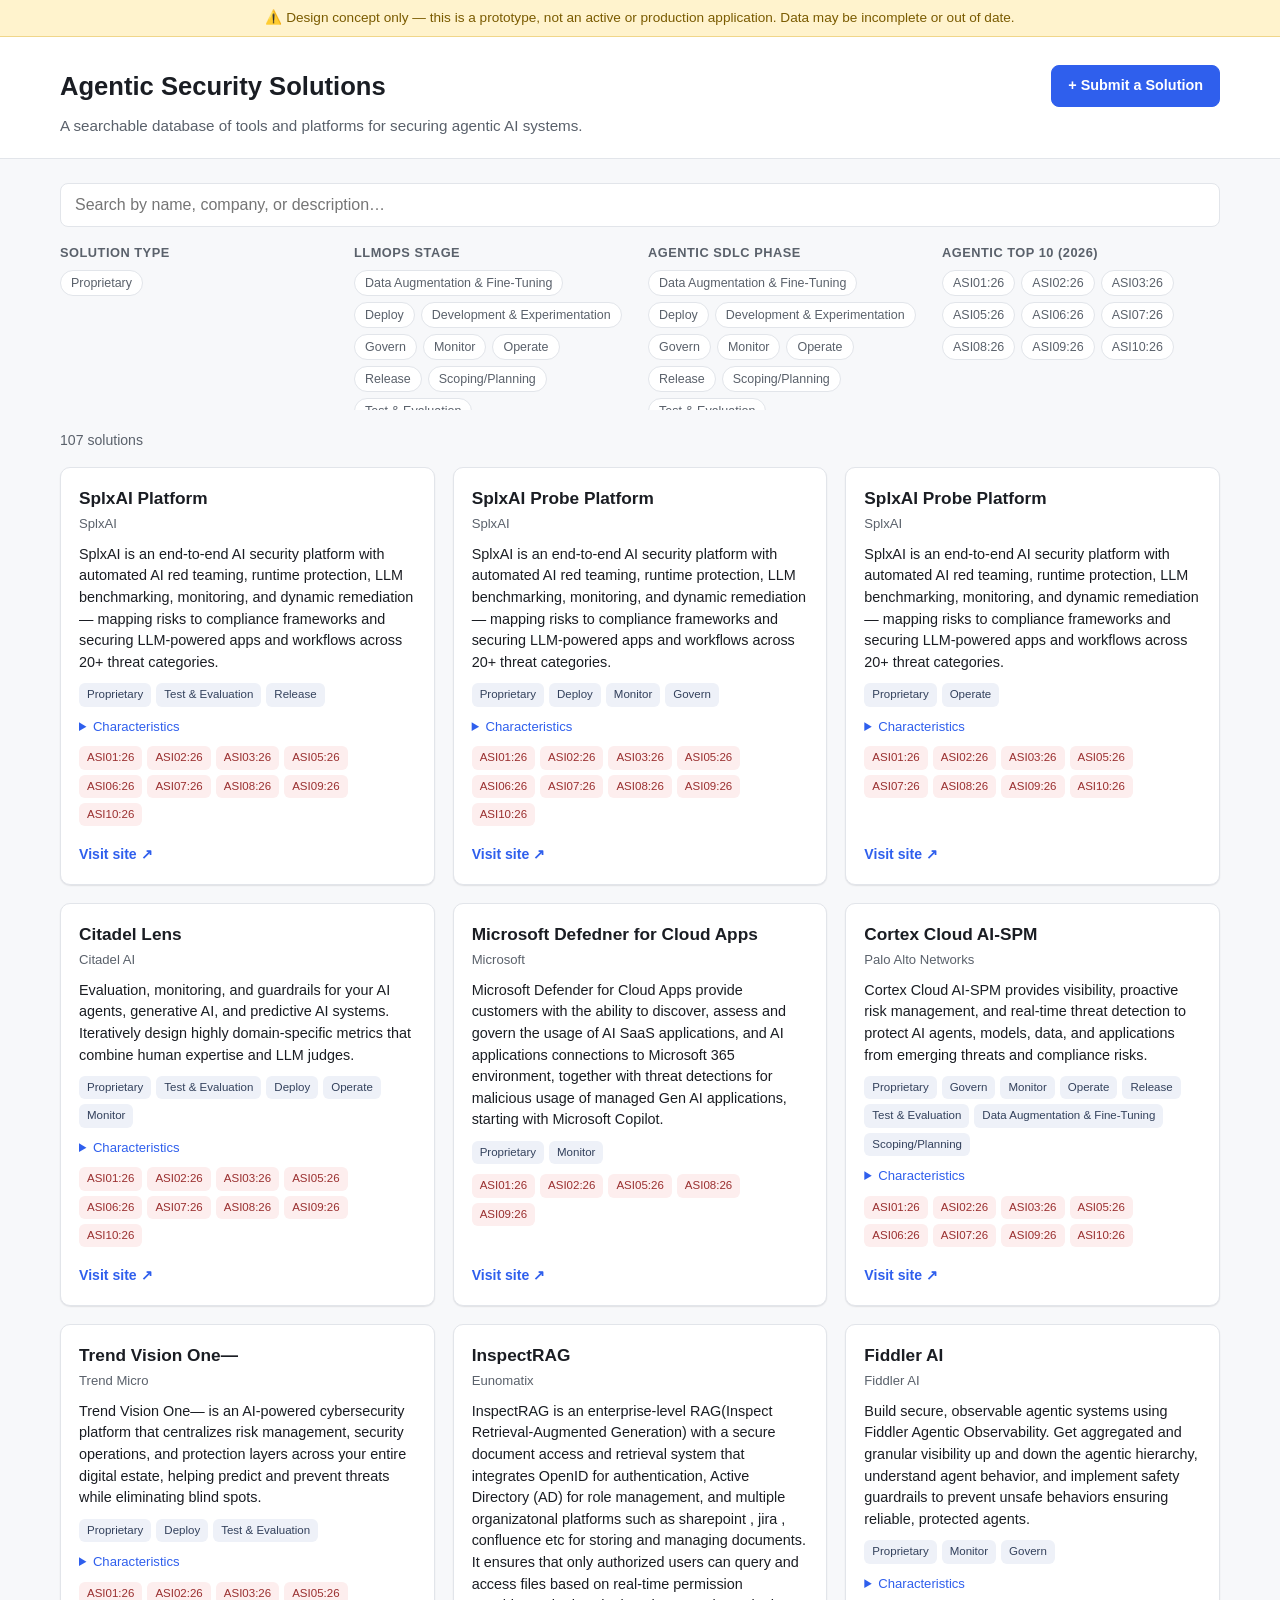
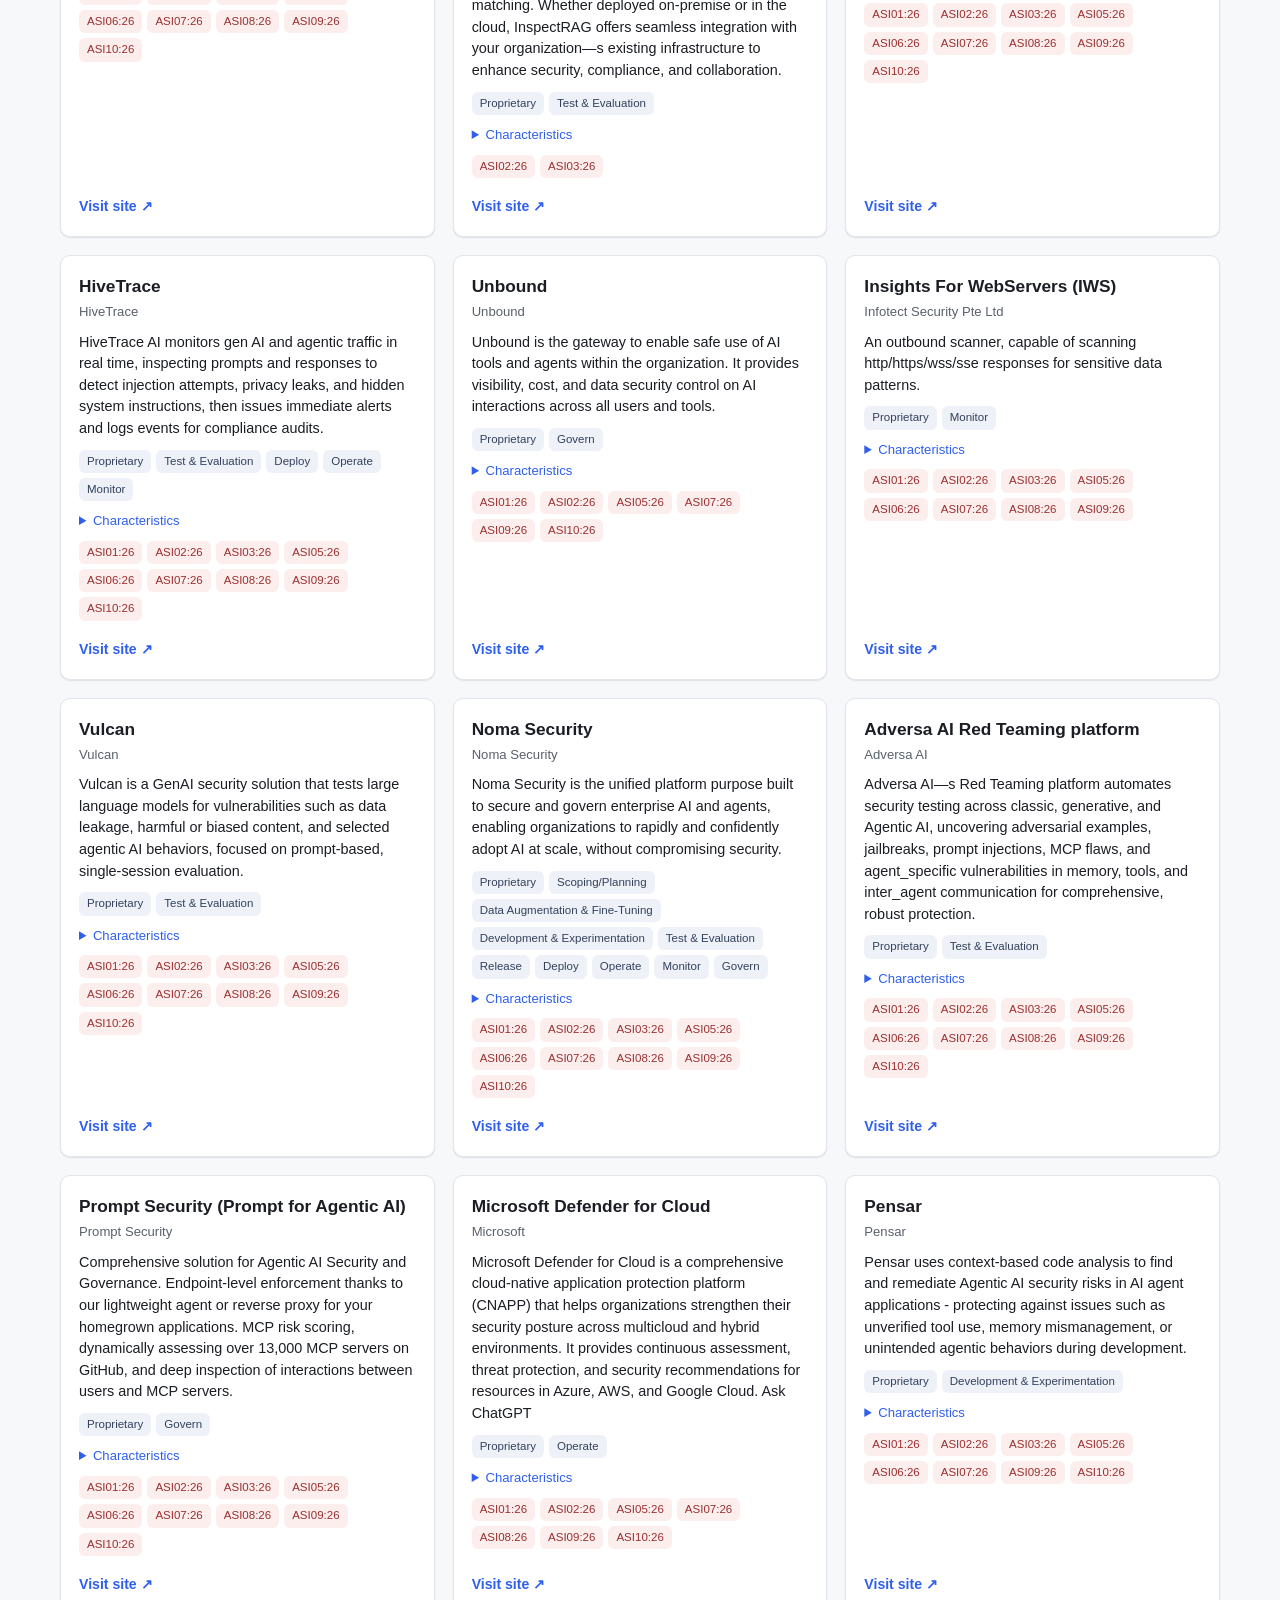
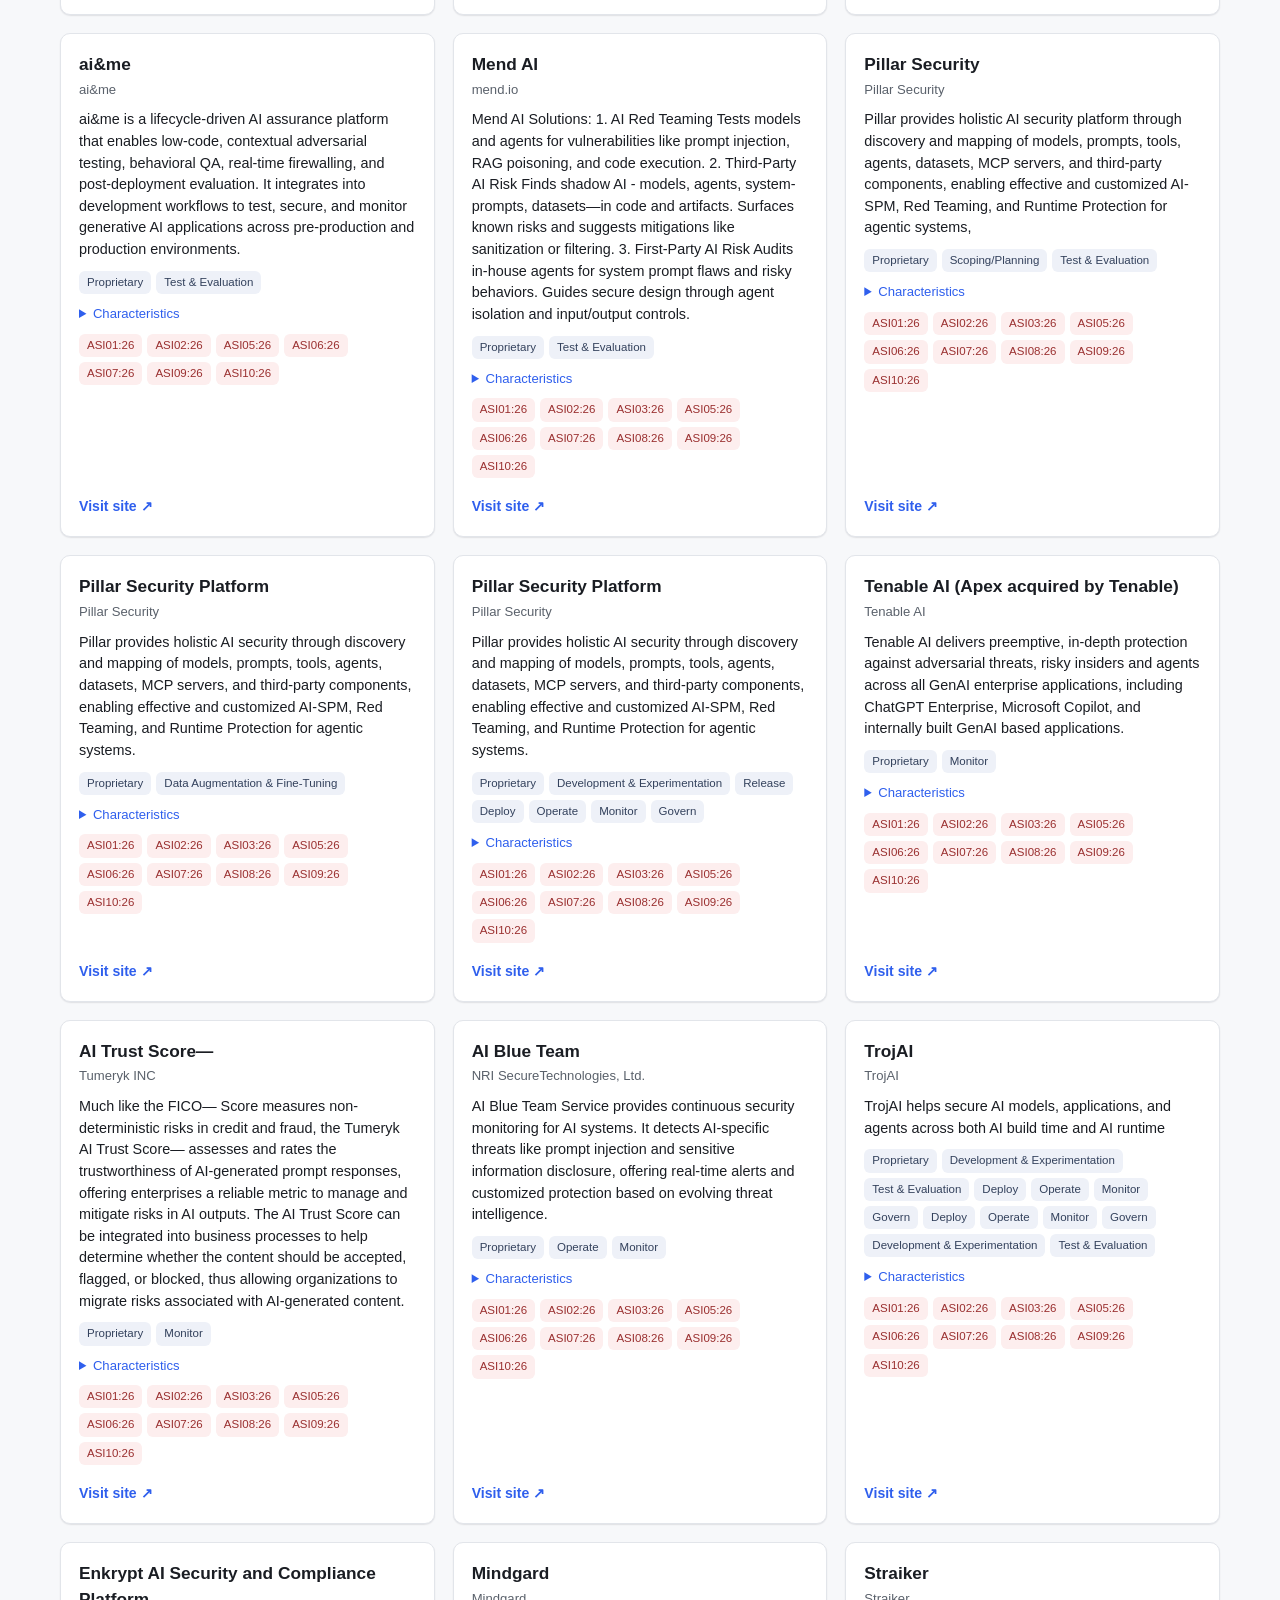
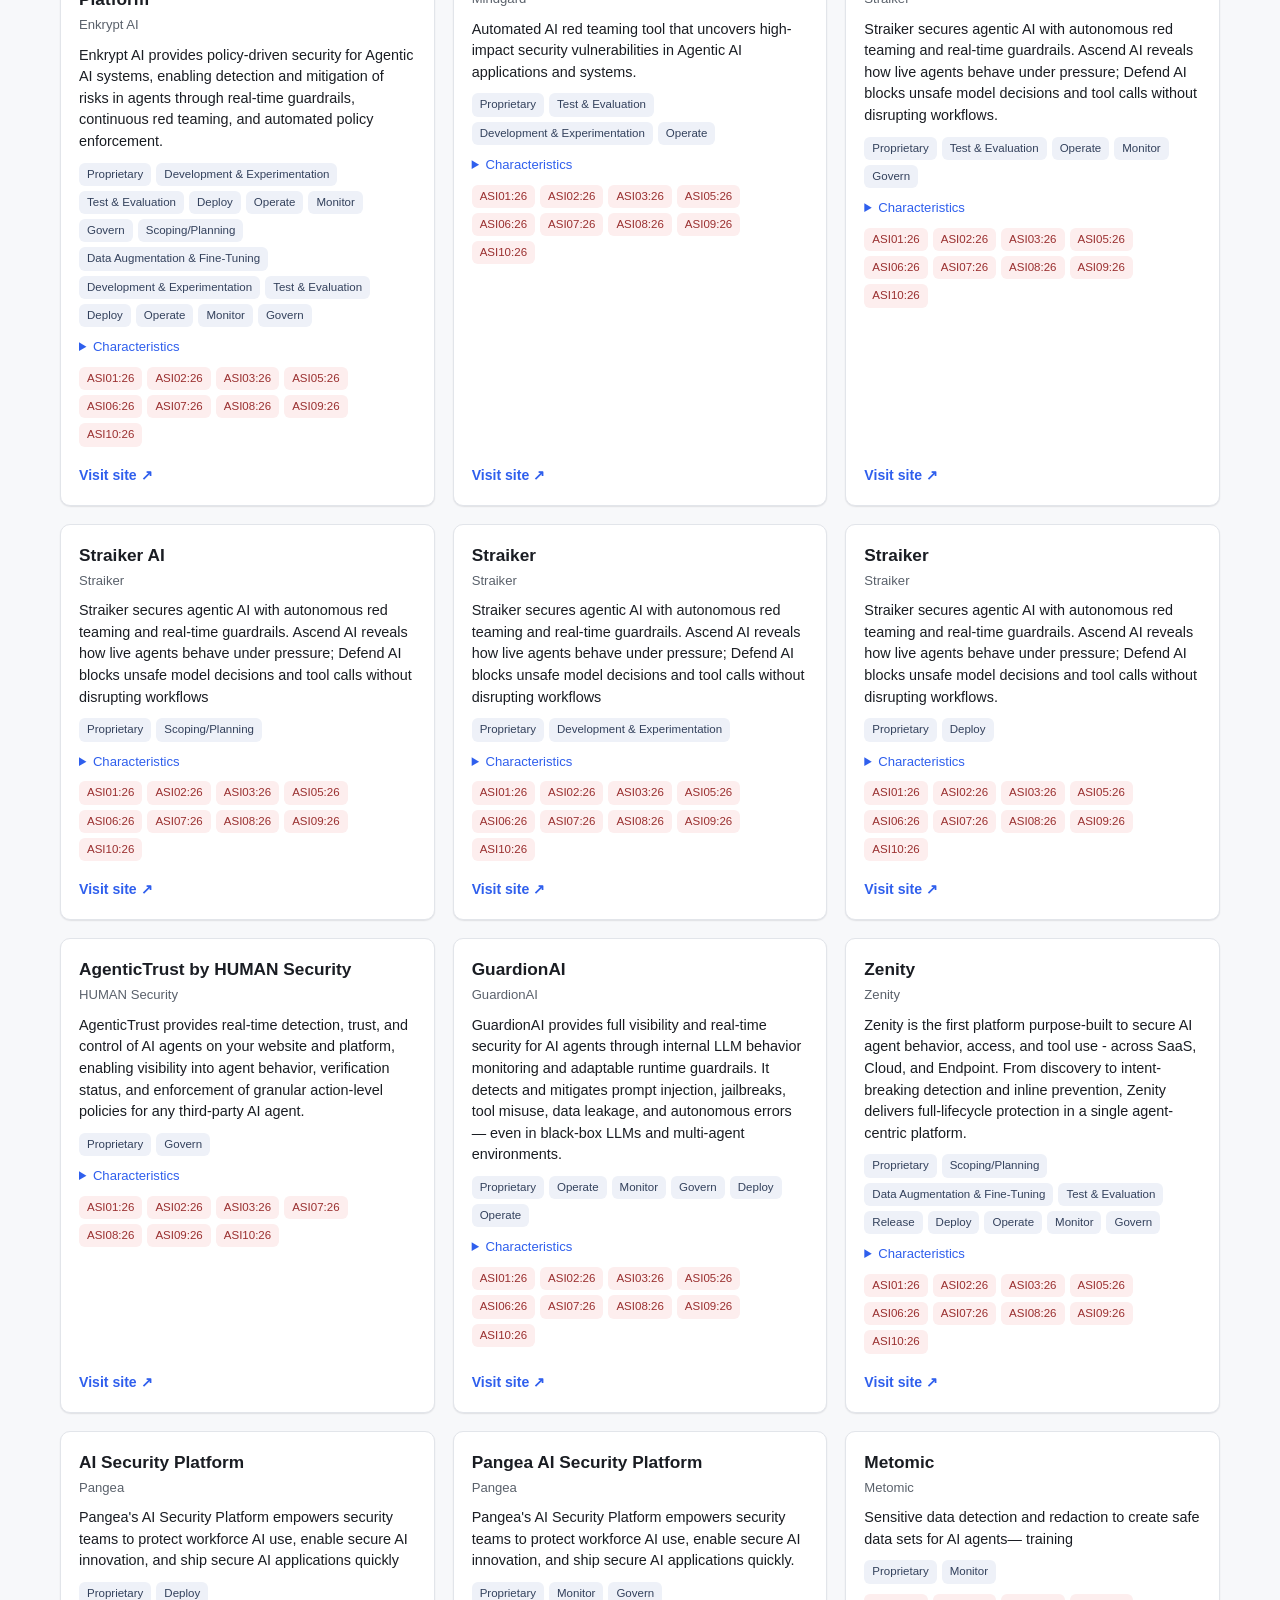
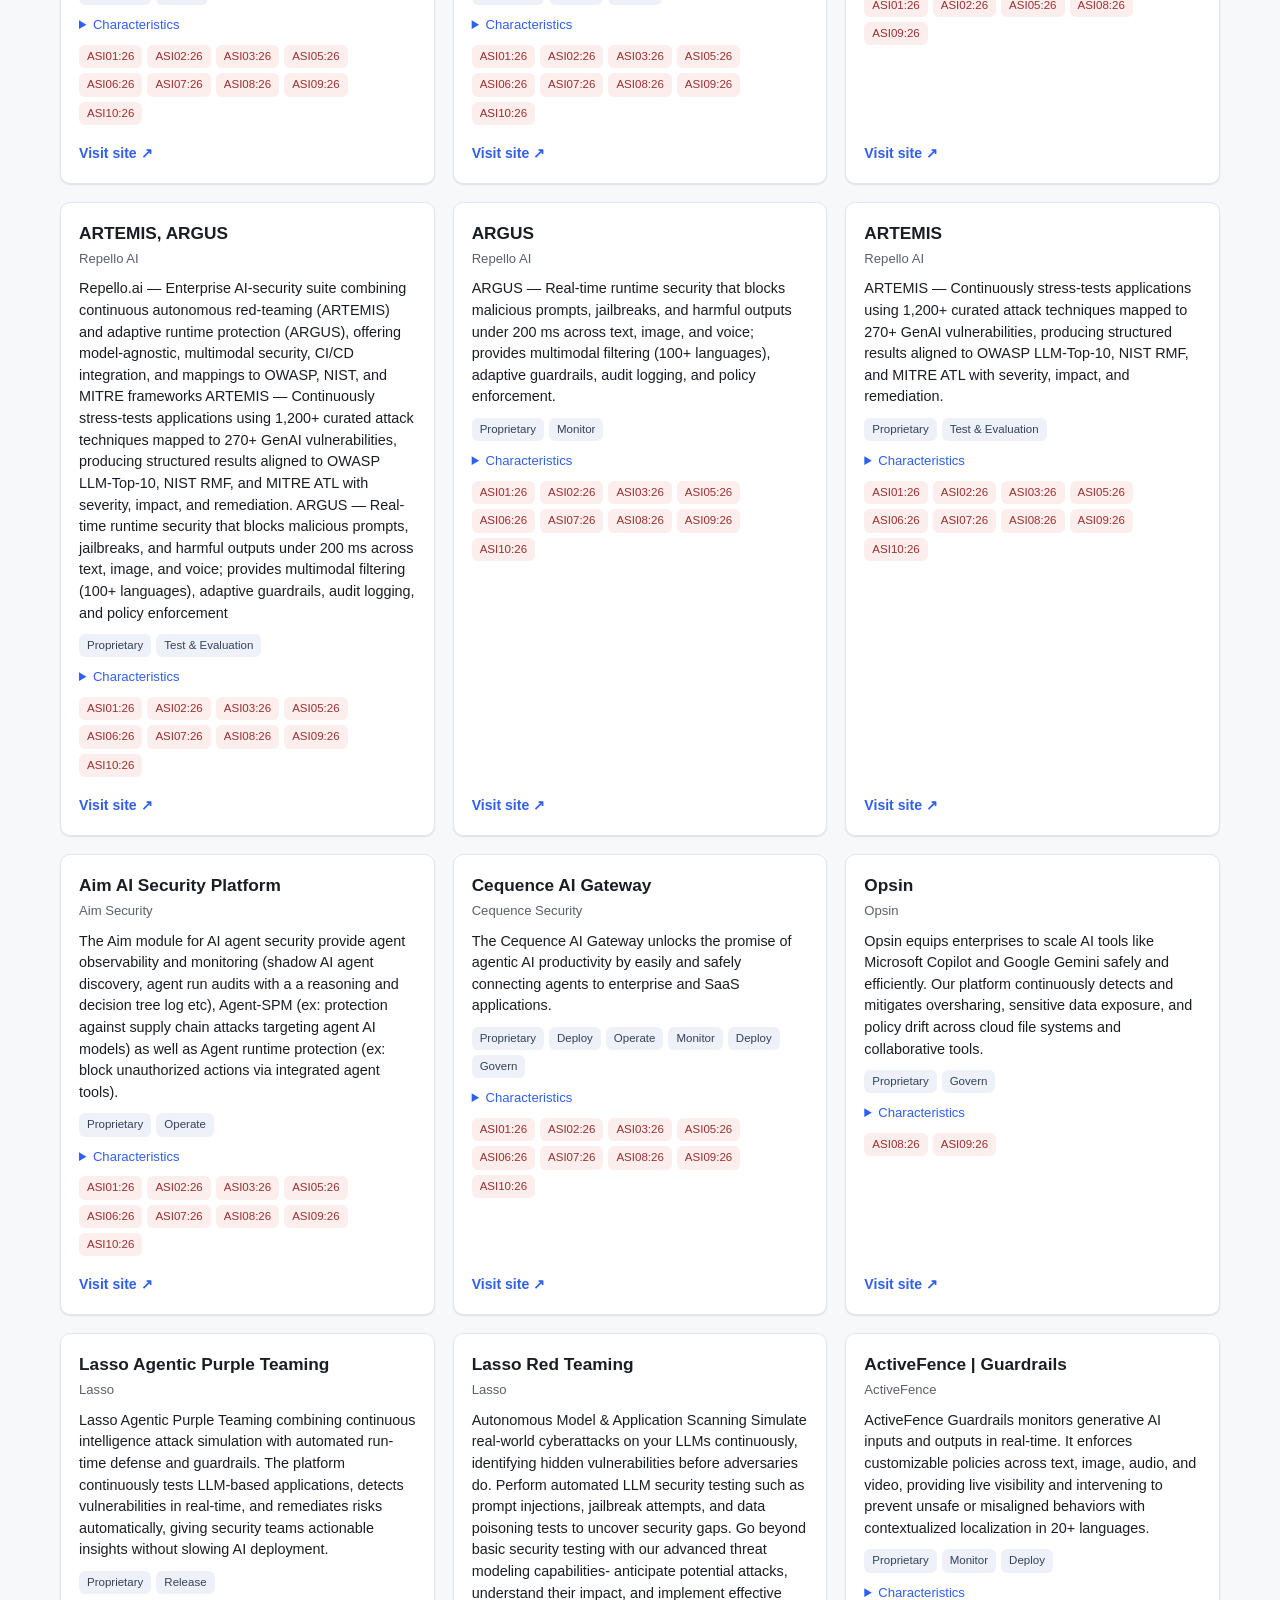
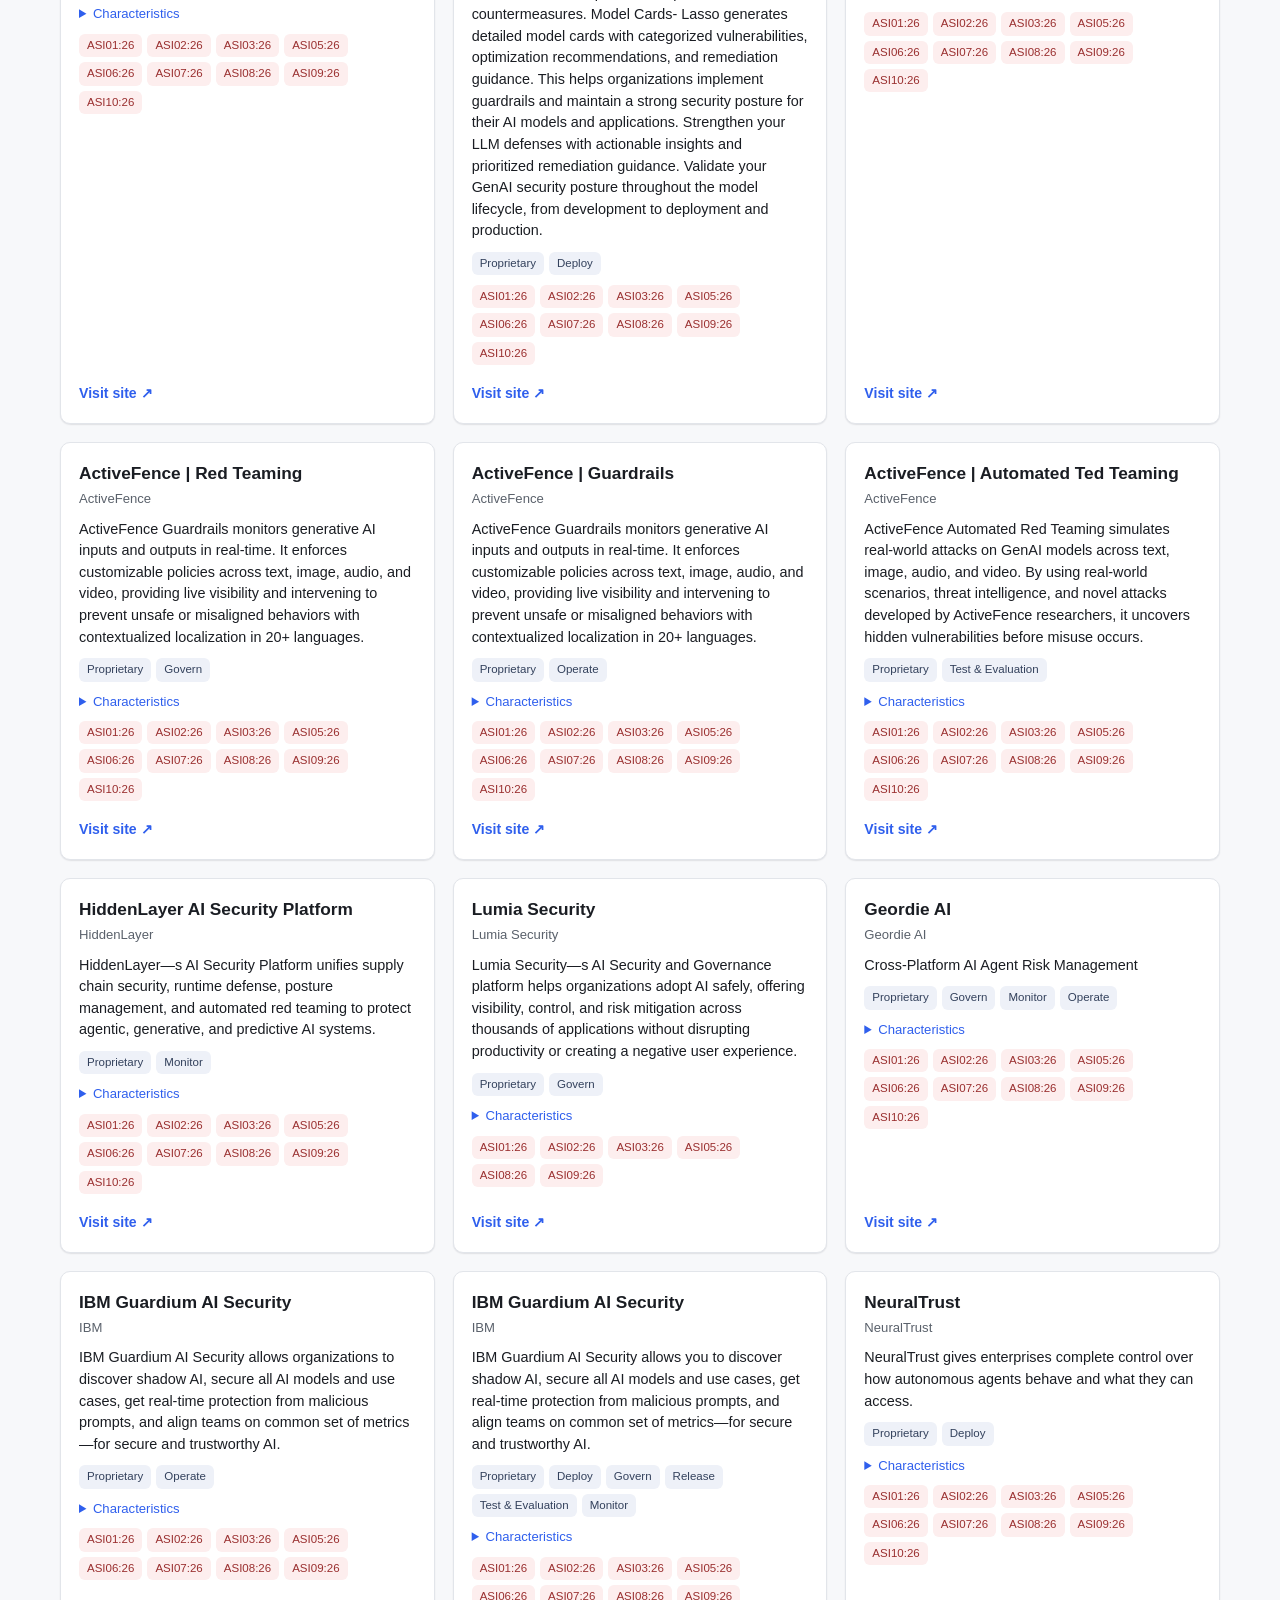
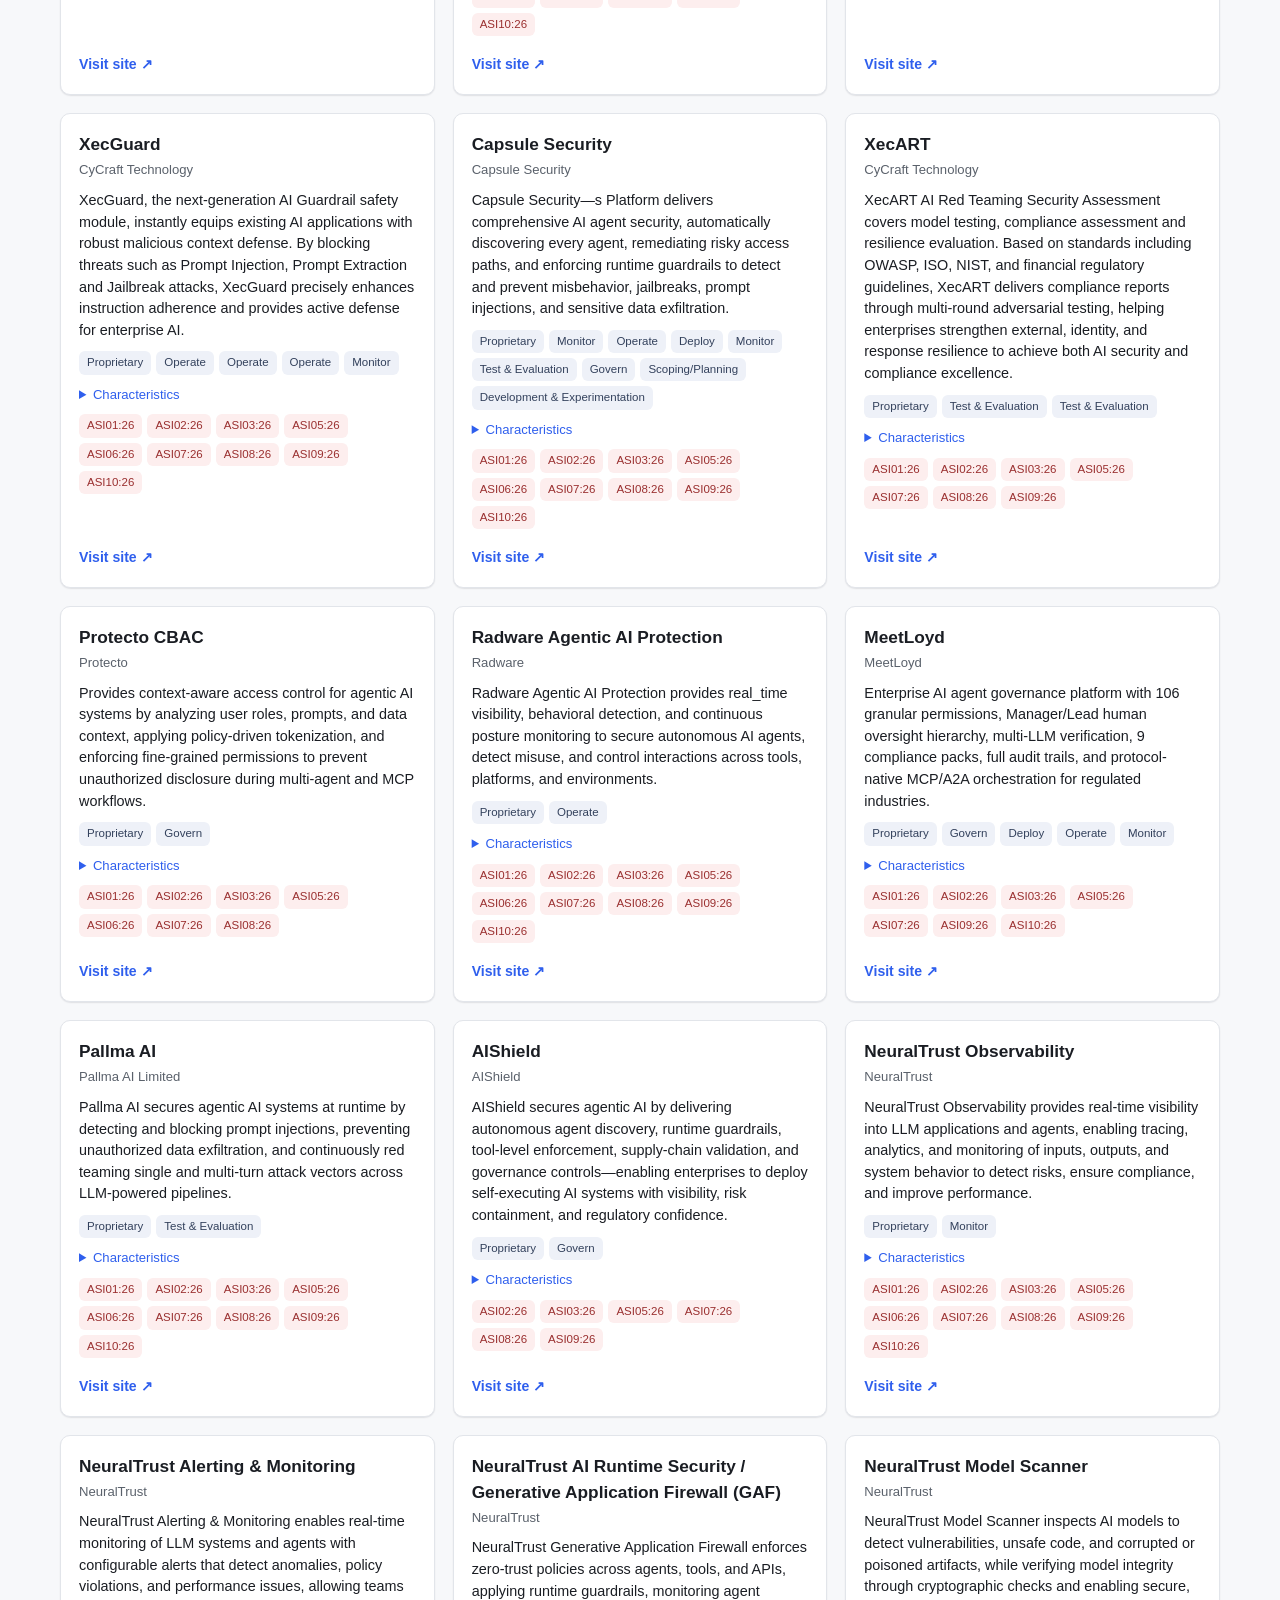
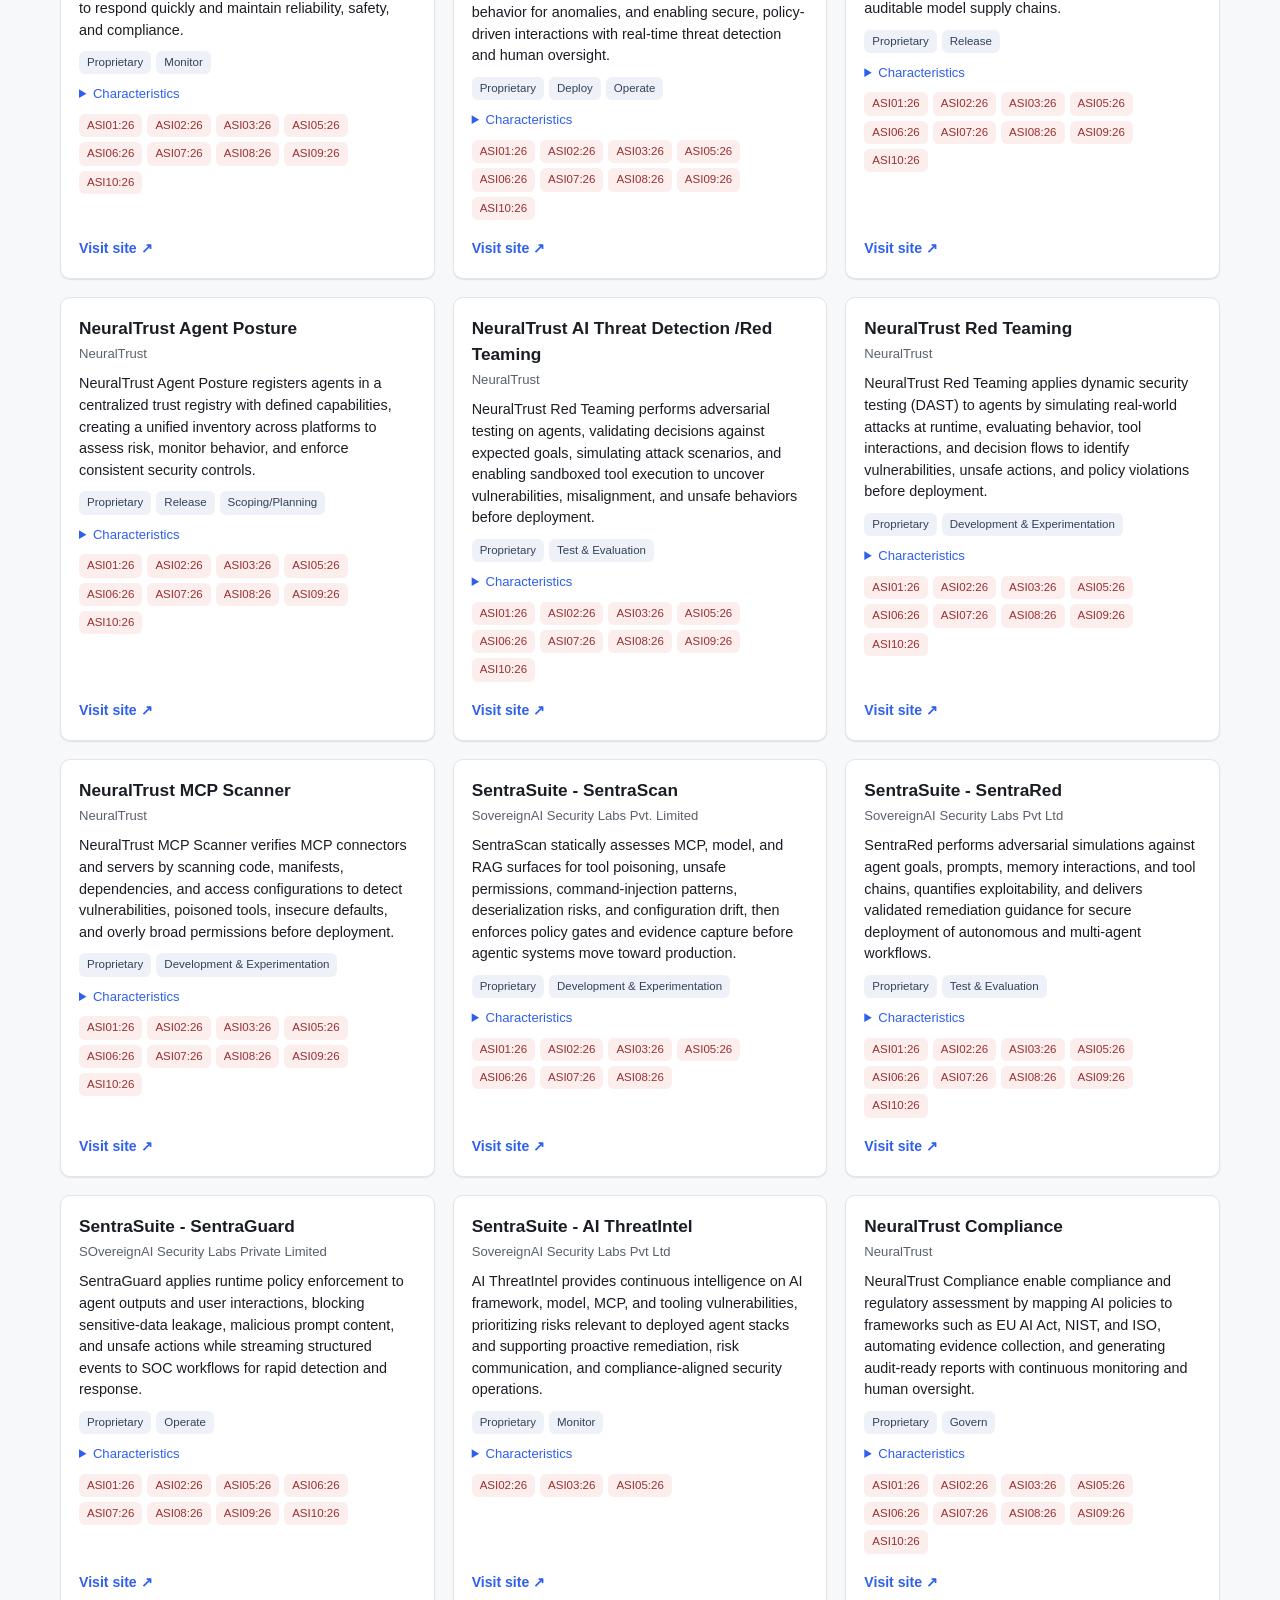
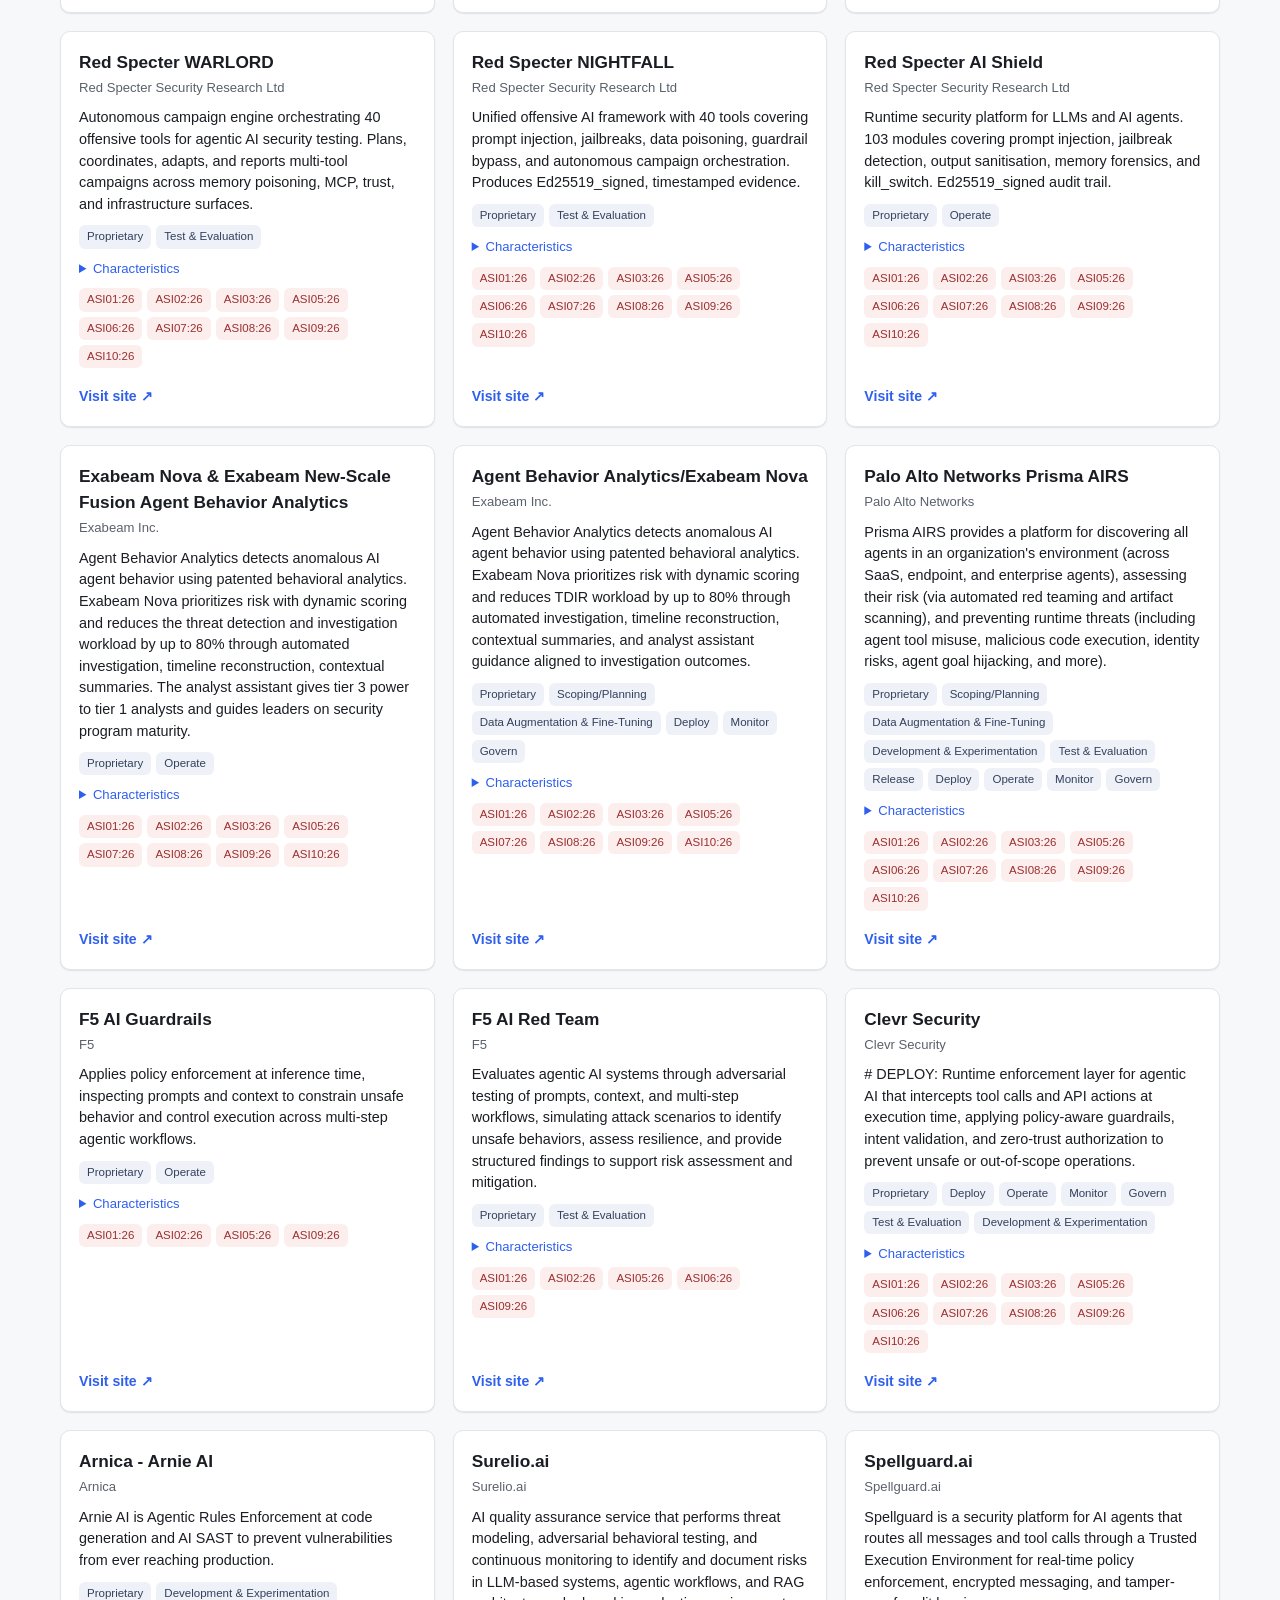
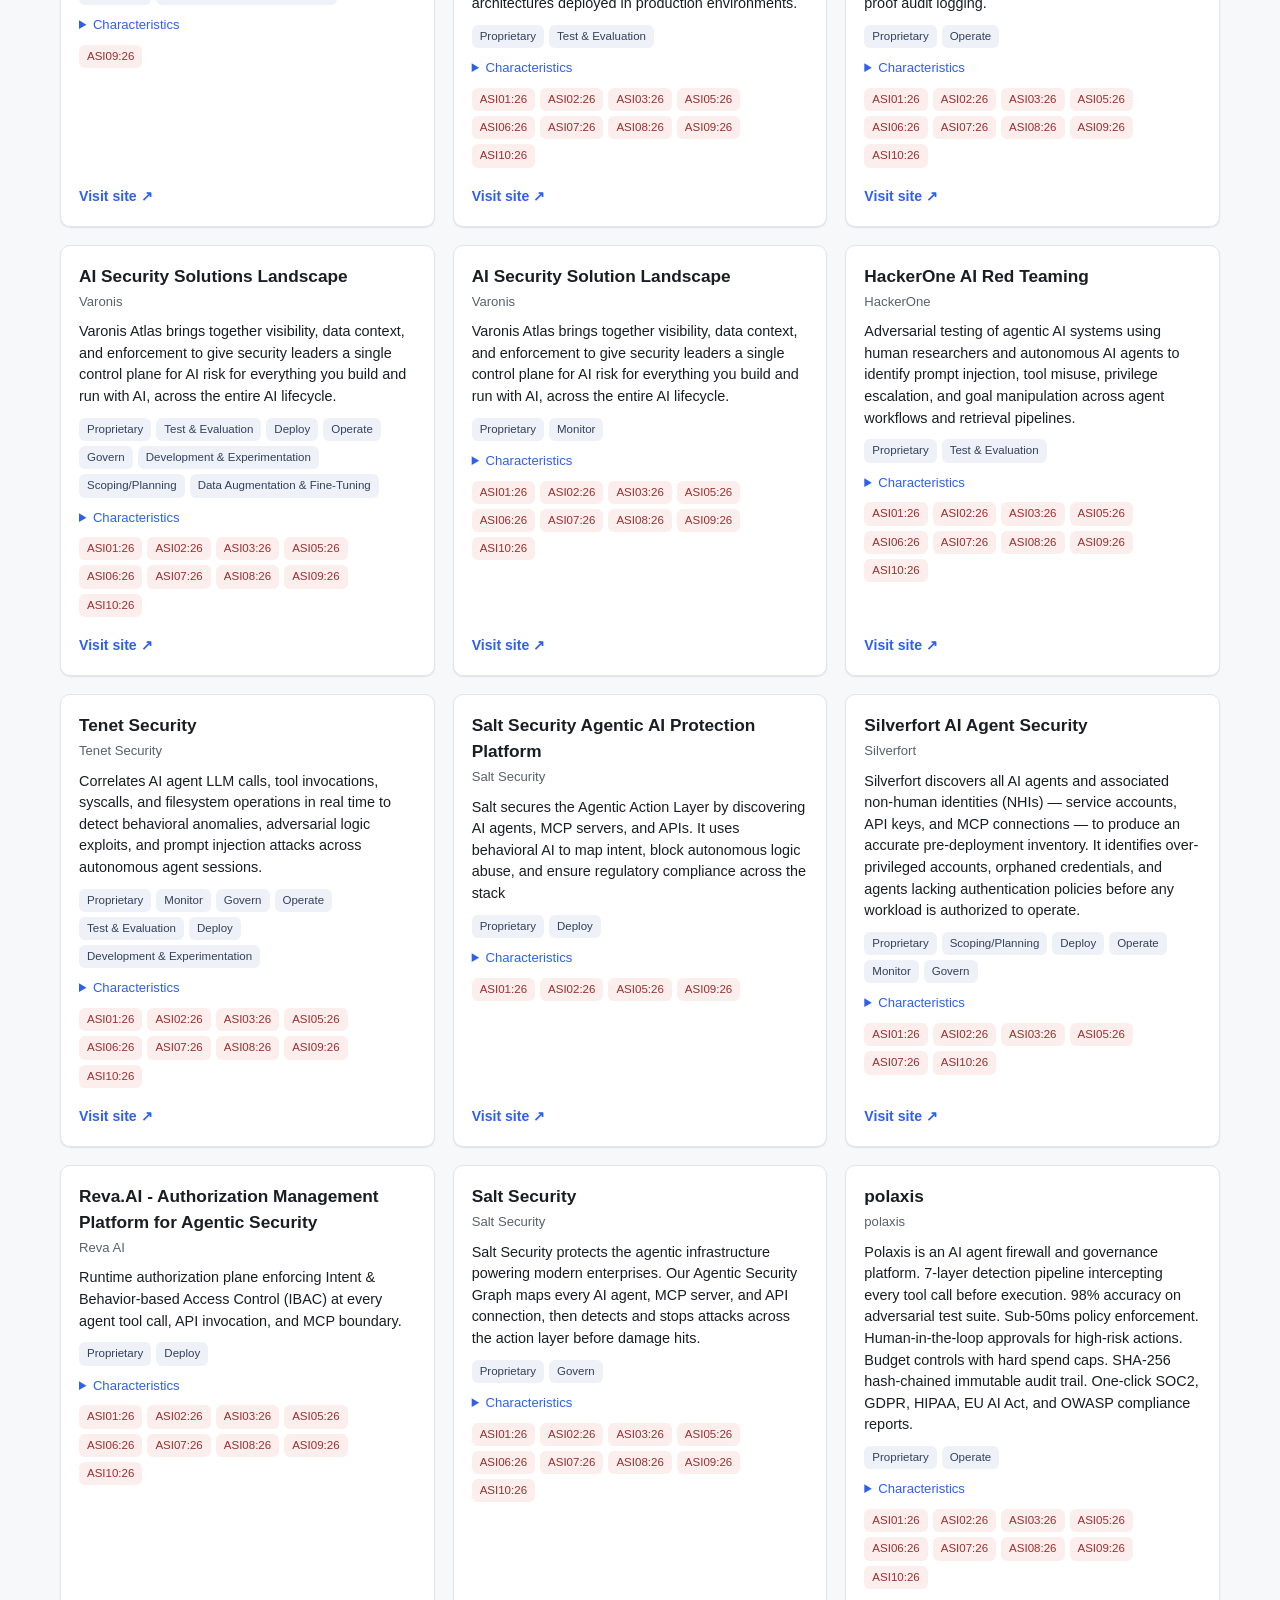
==== index.html @ 45e6124a "Initial build of Agentic Security Solutions database Static, searchable card gallery generated from " ====
<!DOCTYPE html>
<html lang="en">
<head>
<meta charset="UTF-8">
<meta name="viewport" content="width=device-width, initial-scale=1.0">
<title>Agentic Security Solutions</title>
<meta name="description" content="A searchable database of agentic AI security solutions.">
<link rel="stylesheet" href="styles.css">
</head>
<body>
<div class="concept-banner">
  ⚠️ Design concept only — this is a prototype, not an active or production application. Data may be incomplete or out of date.
</div>

<header class="site-header">
  <div class="wrap header-row">
    <h1>Agentic Security Solutions</h1>
    <nav>
      <a class="btn btn-primary" href="add.html">+ Submit a Solution</a>
    </nav>
  </div>
  <p class="subtitle">A searchable database of tools and platforms for securing agentic AI systems.</p>
</header>

<main class="wrap">
  <section class="controls">
    <input id="search" type="search" placeholder="Search by name, company, or description…" aria-label="Search solutions">

    <div class="facets">
      <div class="facet" data-facet="solution_types">
        <h3>Solution Type</h3>
        <div class="facet-options" id="facet-solution_types"></div>
      </div>
      <div class="facet" data-facet="llmops_stages">
        <h3>LLMOps Stage</h3>
        <div class="facet-options" id="facet-llmops_stages"></div>
      </div>
      <div class="facet" data-facet="sldc_stages">
        <h3>Agentic SDLC Phase</h3>
        <div class="facet-options" id="facet-sldc_stages"></div>
      </div>
      <div class="facet" data-facet="top10_2026">
        <h3>Agentic Top 10 (2026)</h3>
        <div class="facet-options" id="facet-top10_2026"></div>
      </div>
    </div>

    <div class="active-filters" id="active-filters"></div>
  </section>

  <p class="result-count" id="result-count"></p>

  <section id="cards" class="cards" aria-live="polite"></section>
  <p id="empty-state" class="empty-state" hidden>No solutions match your filters.</p>
</main>

<footer class="site-footer">
  <div class="wrap">
    <p>Data sourced from the OWASP Agentic Security Initiative landscape. <a href="add.html">Suggest a solution to add.</a></p>
  </div>
</footer>

<template id="card-template">
  <article class="card">
    <div class="card-head">
      <h2 class="card-title"></h2>
      <span class="card-company"></span>
    </div>
    <p class="card-description"></p>
    <div class="card-tags card-tags-types"></div>
    <details class="card-details">
      <summary>Characteristics</summary>
      <div class="card-sldc"></div>
    </details>
    <div class="card-tags card-tags-risks"></div>
    <div class="card-footer">
      <a class="card-link" target="_blank" rel="noopener noreferrer">Visit site ↗</a>
    </div>
  </article>
</template>

<script src="app.js"></script>
</body>
</html>
---- styles.css ----
:root {
  --bg: #f7f8fa;
  --bg-card: #ffffff;
  --text: #1a1d23;
  --text-muted: #5a616b;
  --border: #e2e5ea;
  --accent: #2f5fed;
  --accent-contrast: #ffffff;
  --tag-bg: #eef1f8;
  --tag-text: #33415c;
  --risk-bg: #fdeeee;
  --risk-text: #9a3030;
  --shadow: 0 1px 2px rgba(20, 24, 33, 0.06), 0 1px 1px rgba(20, 24, 33, 0.04);
  --radius: 10px;
}

@media (prefers-color-scheme: dark) {
  :root {
    --bg: #14161a;
    --bg-card: #1d2026;
    --text: #eceef1;
    --text-muted: #9aa1ac;
    --border: #2c3038;
    --accent: #6f8cff;
    --accent-contrast: #0d1117;
    --tag-bg: #262b36;
    --tag-text: #b7c2dd;
    --risk-bg: #2e1f22;
    --risk-text: #e08a8a;
    --shadow: 0 1px 2px rgba(0, 0, 0, 0.4);
  }
}

:root[data-theme="light"] {
  --bg: #f7f8fa;
  --bg-card: #ffffff;
  --text: #1a1d23;
  --text-muted: #5a616b;
  --border: #e2e5ea;
  --accent: #2f5fed;
  --accent-contrast: #ffffff;
  --tag-bg: #eef1f8;
  --tag-text: #33415c;
  --risk-bg: #fdeeee;
  --risk-text: #9a3030;
}

:root[data-theme="dark"] {
  --bg: #14161a;
  --bg-card: #1d2026;
  --text: #eceef1;
  --text-muted: #9aa1ac;
  --border: #2c3038;
  --accent: #6f8cff;
  --accent-contrast: #0d1117;
  --tag-bg: #262b36;
  --tag-text: #b7c2dd;
  --risk-bg: #2e1f22;
  --risk-text: #e08a8a;
}

* { box-sizing: border-box; }

body {
  margin: 0;
  font-family: -apple-system, BlinkMacSystemFont, "Segoe UI", Roboto, Helvetica, Arial, sans-serif;
  background: var(--bg);
  color: var(--text);
  line-height: 1.5;
}

.wrap {
  max-width: 1200px;
  margin: 0 auto;
  padding: 0 20px;
}

.concept-banner {
  background: #fff3cd;
  color: #7a5b00;
  border-bottom: 1px solid #f0d68a;
  text-align: center;
  font-size: 0.85rem;
  padding: 8px 16px;
}

@media (prefers-color-scheme: dark) {
  .concept-banner {
    background: #4a3c14;
    color: #f0d68a;
    border-bottom-color: #6b5722;
  }
}

:root[data-theme="dark"] .concept-banner {
  background: #4a3c14;
  color: #f0d68a;
  border-bottom-color: #6b5722;
}

:root[data-theme="light"] .concept-banner {
  background: #fff3cd;
  color: #7a5b00;
  border-bottom-color: #f0d68a;
}

.site-header {
  padding: 28px 0 20px;
  border-bottom: 1px solid var(--border);
  background: var(--bg-card);
}

.header-row {
  display: flex;
  align-items: center;
  justify-content: space-between;
  gap: 16px;
  flex-wrap: wrap;
}

.site-header h1 {
  margin: 0;
  font-size: 1.6rem;
}

.subtitle {
  max-width: 1200px;
  margin: 8px auto 0;
  padding: 0 20px;
  color: var(--text-muted);
  font-size: 0.95rem;
}

.btn {
  display: inline-block;
  padding: 9px 16px;
  border-radius: 8px;
  text-decoration: none;
  font-size: 0.9rem;
  font-weight: 600;
  border: 1px solid var(--border);
  color: var(--text);
}

.btn-primary {
  background: var(--accent);
  color: var(--accent-contrast);
  border-color: var(--accent);
}

main.wrap {
  padding-top: 24px;
  padding-bottom: 48px;
}

.controls {
  margin-bottom: 8px;
}

#search {
  width: 100%;
  padding: 12px 14px;
  font-size: 1rem;
  border-radius: 8px;
  border: 1px solid var(--border);
  background: var(--bg-card);
  color: var(--text);
  margin-bottom: 16px;
}

#search:focus {
  outline: 2px solid var(--accent);
  outline-offset: 1px;
}

.facets {
  display: grid;
  grid-template-columns: repeat(auto-fit, minmax(220px, 1fr));
  gap: 16px;
  margin-bottom: 12px;
}

.facet h3 {
  margin: 0 0 8px;
  font-size: 0.8rem;
  text-transform: uppercase;
  letter-spacing: 0.04em;
  color: var(--text-muted);
}

.facet-options {
  display: flex;
  flex-wrap: wrap;
  gap: 6px;
  max-height: 140px;
  overflow-y: auto;
  padding-right: 4px;
}

.facet-chip {
  font-size: 0.78rem;
  padding: 5px 10px;
  border-radius: 999px;
  border: 1px solid var(--border);
  background: var(--bg-card);
  color: var(--text-muted);
  cursor: pointer;
  user-select: none;
  white-space: nowrap;
}

.facet-chip:hover {
  border-color: var(--accent);
}

.facet-chip.active {
  background: var(--accent);
  border-color: var(--accent);
  color: var(--accent-contrast);
}

.active-filters {
  display: flex;
  flex-wrap: wrap;
  gap: 6px;
  margin: 4px 0 16px;
}

.active-filters:empty {
  margin: 0;
}

.active-filter {
  display: inline-flex;
  align-items: center;
  gap: 6px;
  background: var(--tag-bg);
  color: var(--tag-text);
  border-radius: 999px;
  padding: 4px 6px 4px 12px;
  font-size: 0.78rem;
}

.active-filter button {
  border: none;
  background: transparent;
  color: inherit;
  cursor: pointer;
  font-size: 0.9rem;
  line-height: 1;
  padding: 2px 6px;
}

.clear-all {
  font-size: 0.78rem;
  color: var(--accent);
  background: none;
  border: none;
  cursor: pointer;
  padding: 4px 6px;
}

.result-count {
  color: var(--text-muted);
  font-size: 0.88rem;
  margin: 0 0 16px;
}

.cards {
  display: grid;
  grid-template-columns: repeat(auto-fill, minmax(300px, 1fr));
  gap: 18px;
}

.card {
  background: var(--bg-card);
  border: 1px solid var(--border);
  border-radius: var(--radius);
  padding: 18px;
  box-shadow: var(--shadow);
  display: flex;
  flex-direction: column;
  gap: 10px;
}

.card-head {
  display: flex;
  flex-direction: column;
  gap: 2px;
}

.card-title {
  margin: 0;
  font-size: 1.08rem;
}

.card-company {
  font-size: 0.82rem;
  color: var(--text-muted);
}

.card-description {
  margin: 0;
  font-size: 0.9rem;
  color: var(--text);
}

.card-tags {
  display: flex;
  flex-wrap: wrap;
  gap: 5px;
}

.tag {
  font-size: 0.72rem;
  padding: 3px 8px;
  border-radius: 6px;
  background: var(--tag-bg);
  color: var(--tag-text);
}

.tag-risk {
  background: var(--risk-bg);
  color: var(--risk-text);
}

.card-details summary {
  cursor: pointer;
  font-size: 0.82rem;
  color: var(--accent);
}

.card-sldc {
  margin-top: 8px;
  display: flex;
  flex-direction: column;
  gap: 8px;
}

.sldc-stage h4 {
  margin: 0 0 4px;
  font-size: 0.78rem;
  text-transform: uppercase;
  letter-spacing: 0.03em;
  color: var(--text-muted);
}

.sldc-stage ul {
  margin: 0;
  padding-left: 18px;
  font-size: 0.85rem;
}

.card-footer {
  margin-top: auto;
  padding-top: 6px;
}

.card-link {
  color: var(--accent);
  text-decoration: none;
  font-size: 0.88rem;
  font-weight: 600;
}

.card-link:hover {
  text-decoration: underline;
}

.empty-state {
  color: var(--text-muted);
  text-align: center;
  padding: 40px 0;
}

.site-footer {
  border-top: 1px solid var(--border);
  padding: 20px 0 40px;
  color: var(--text-muted);
  font-size: 0.85rem;
}

.site-footer a {
  color: var(--accent);
}

/* --- Form page --- */
.form-wrap {
  max-width: 720px;
  margin: 0 auto;
  padding: 32px 20px 60px;
}

.form-wrap h1 {
  margin-bottom: 4px;
}

.form-wrap p.lede {
  color: var(--text-muted);
  margin-top: 0;
  margin-bottom: 24px;
}

.field {
  margin-bottom: 18px;
}

.field label {
  display: block;
  font-weight: 600;
  font-size: 0.9rem;
  margin-bottom: 6px;
}

.field .hint {
  display: block;
  font-weight: 400;
  color: var(--text-muted);
  font-size: 0.8rem;
  margin-top: 4px;
}

.field input[type="text"],
.field input[type="email"],
.field input[type="url"],
.field textarea {
  width: 100%;
  padding: 10px 12px;
  border-radius: 8px;
  border: 1px solid var(--border);
  background: var(--bg-card);
  color: var(--text);
  font-size: 0.95rem;
  font-family: inherit;
}

.field textarea {
  min-height: 90px;
  resize: vertical;
}

.checkbox-grid {
  display: flex;
  flex-wrap: wrap;
  gap: 8px;
}

.checkbox-chip {
  display: inline-flex;
  align-items: center;
  gap: 6px;
  border: 1px solid var(--border);
  background: var(--bg-card);
  border-radius: 999px;
  padding: 6px 12px;
  font-size: 0.82rem;
  cursor: pointer;
}

.checkbox-chip input {
  accent-color: var(--accent);
}

.form-actions {
  display: flex;
  gap: 10px;
  align-items: center;
  margin-top: 28px;
}

.form-note {
  font-size: 0.82rem;
  color: var(--text-muted);
  margin-top: 10px;
}

@media (max-width: 640px) {
  .site-header h1 { font-size: 1.3rem; }
}
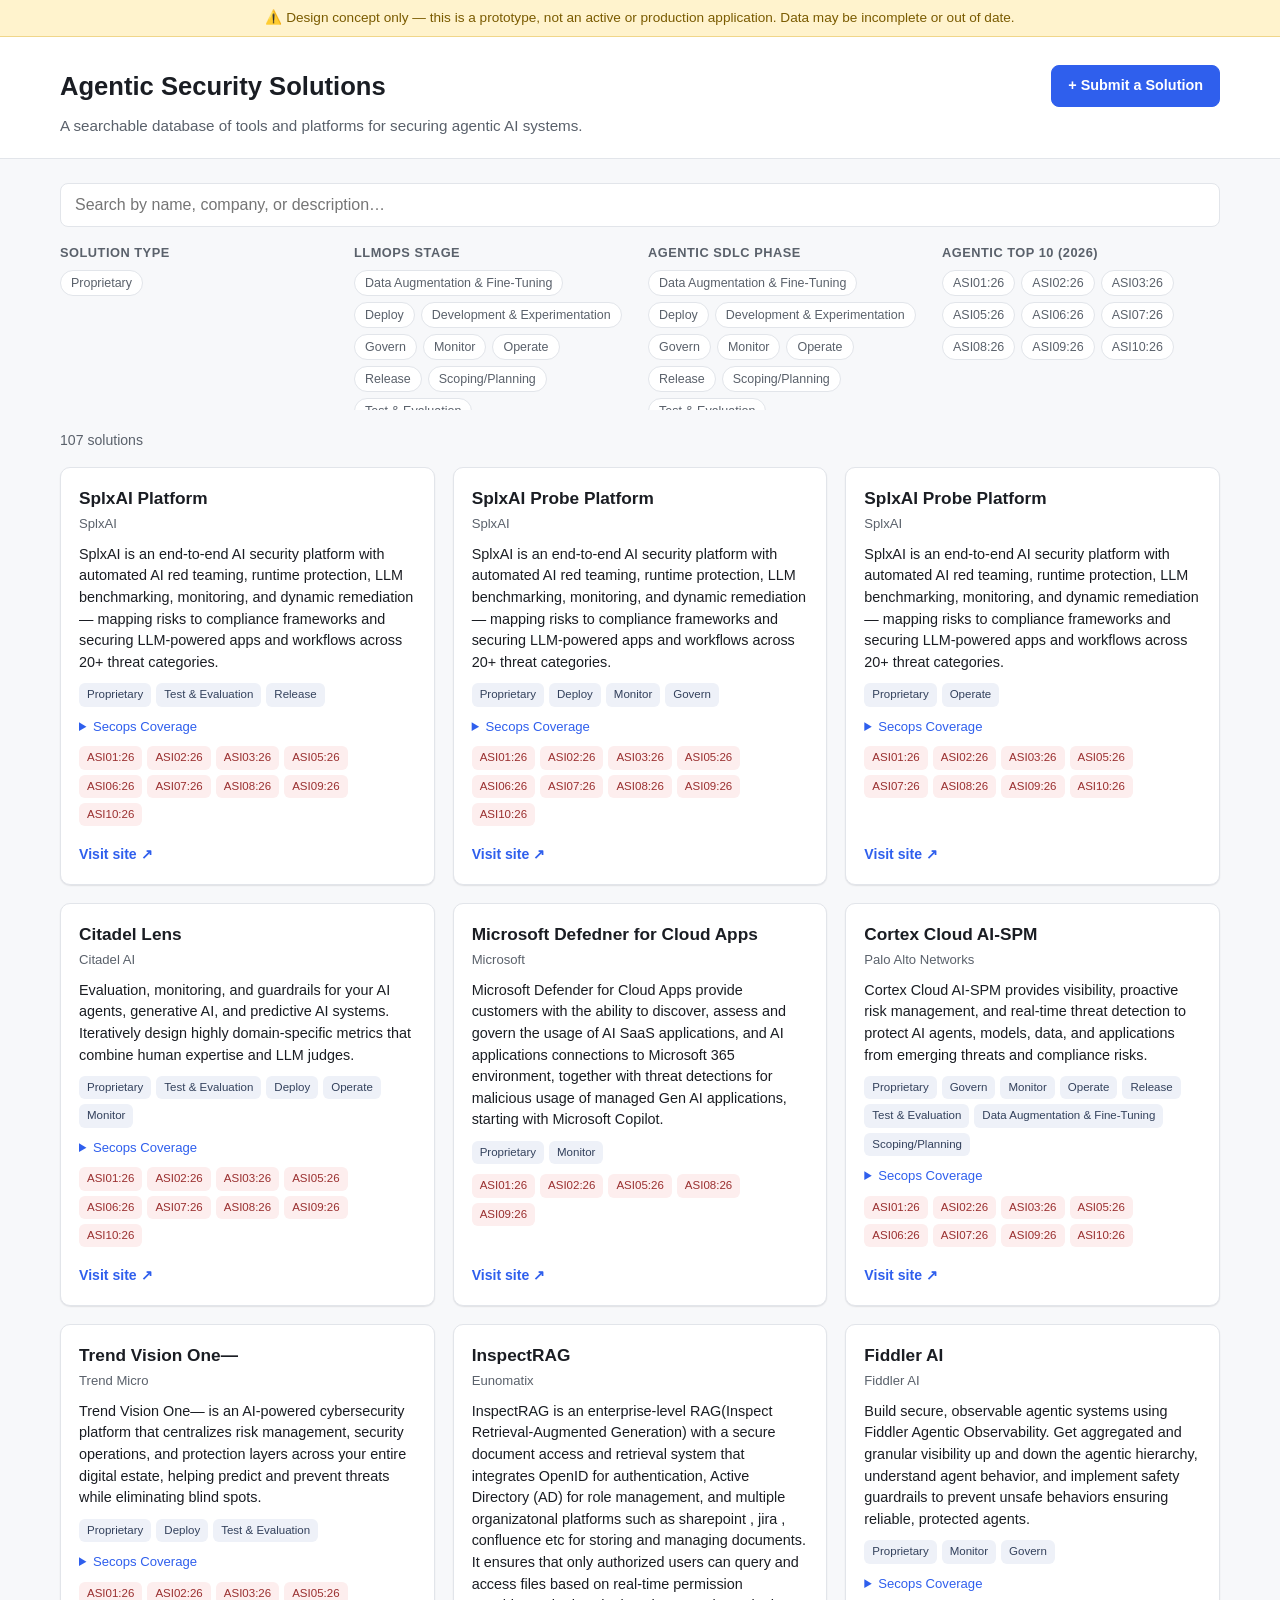
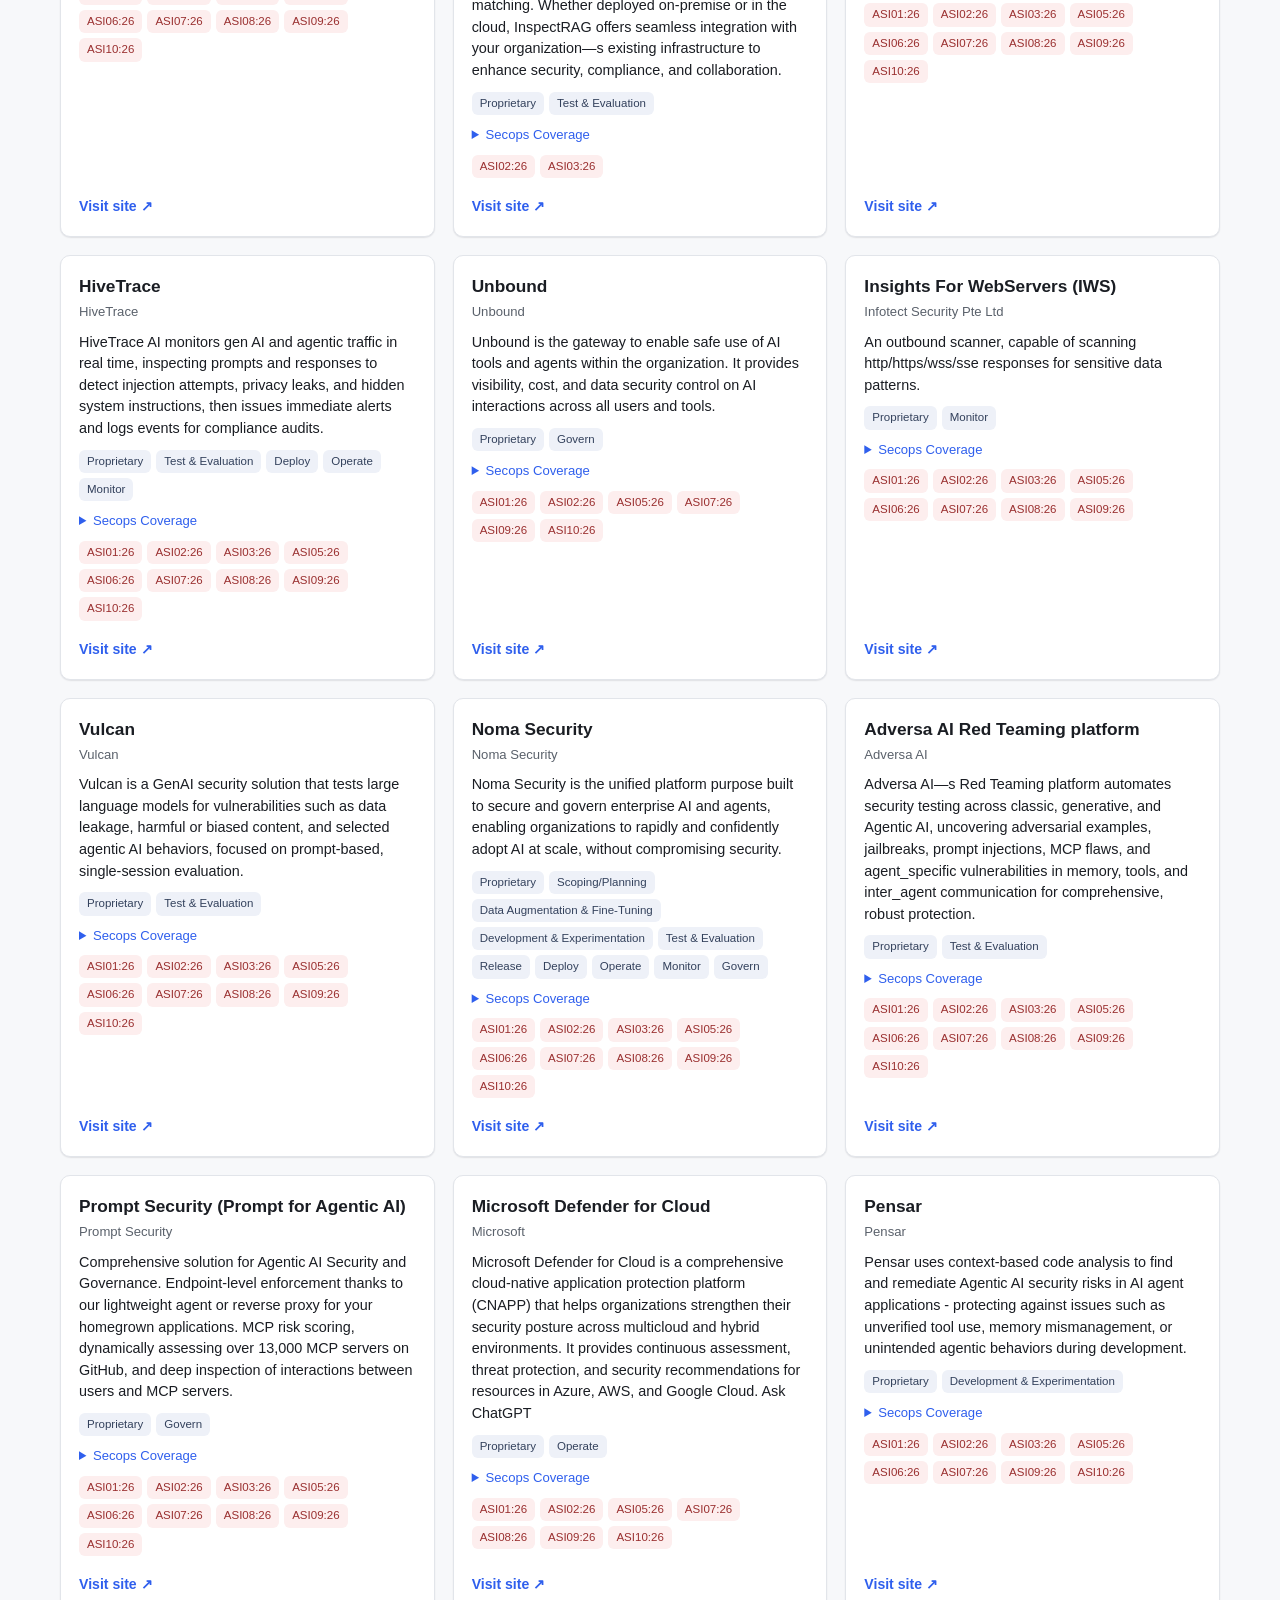
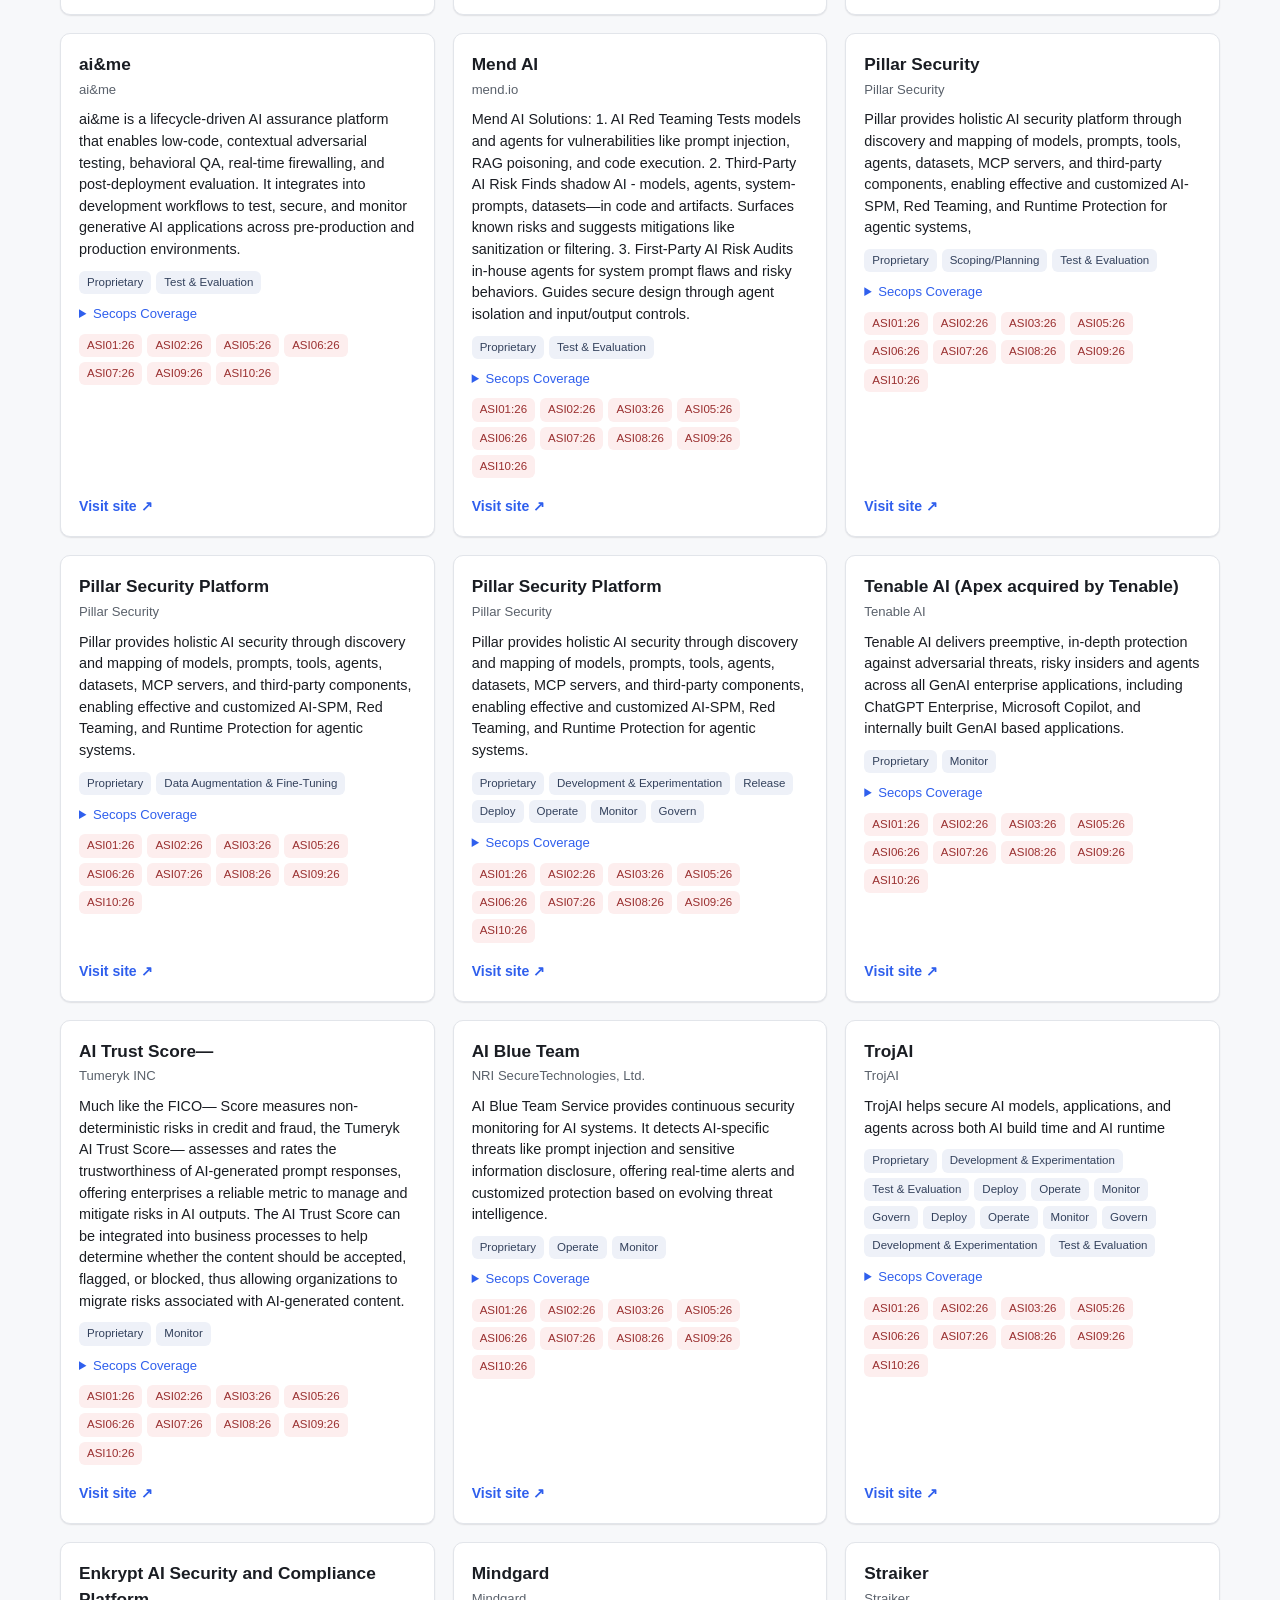
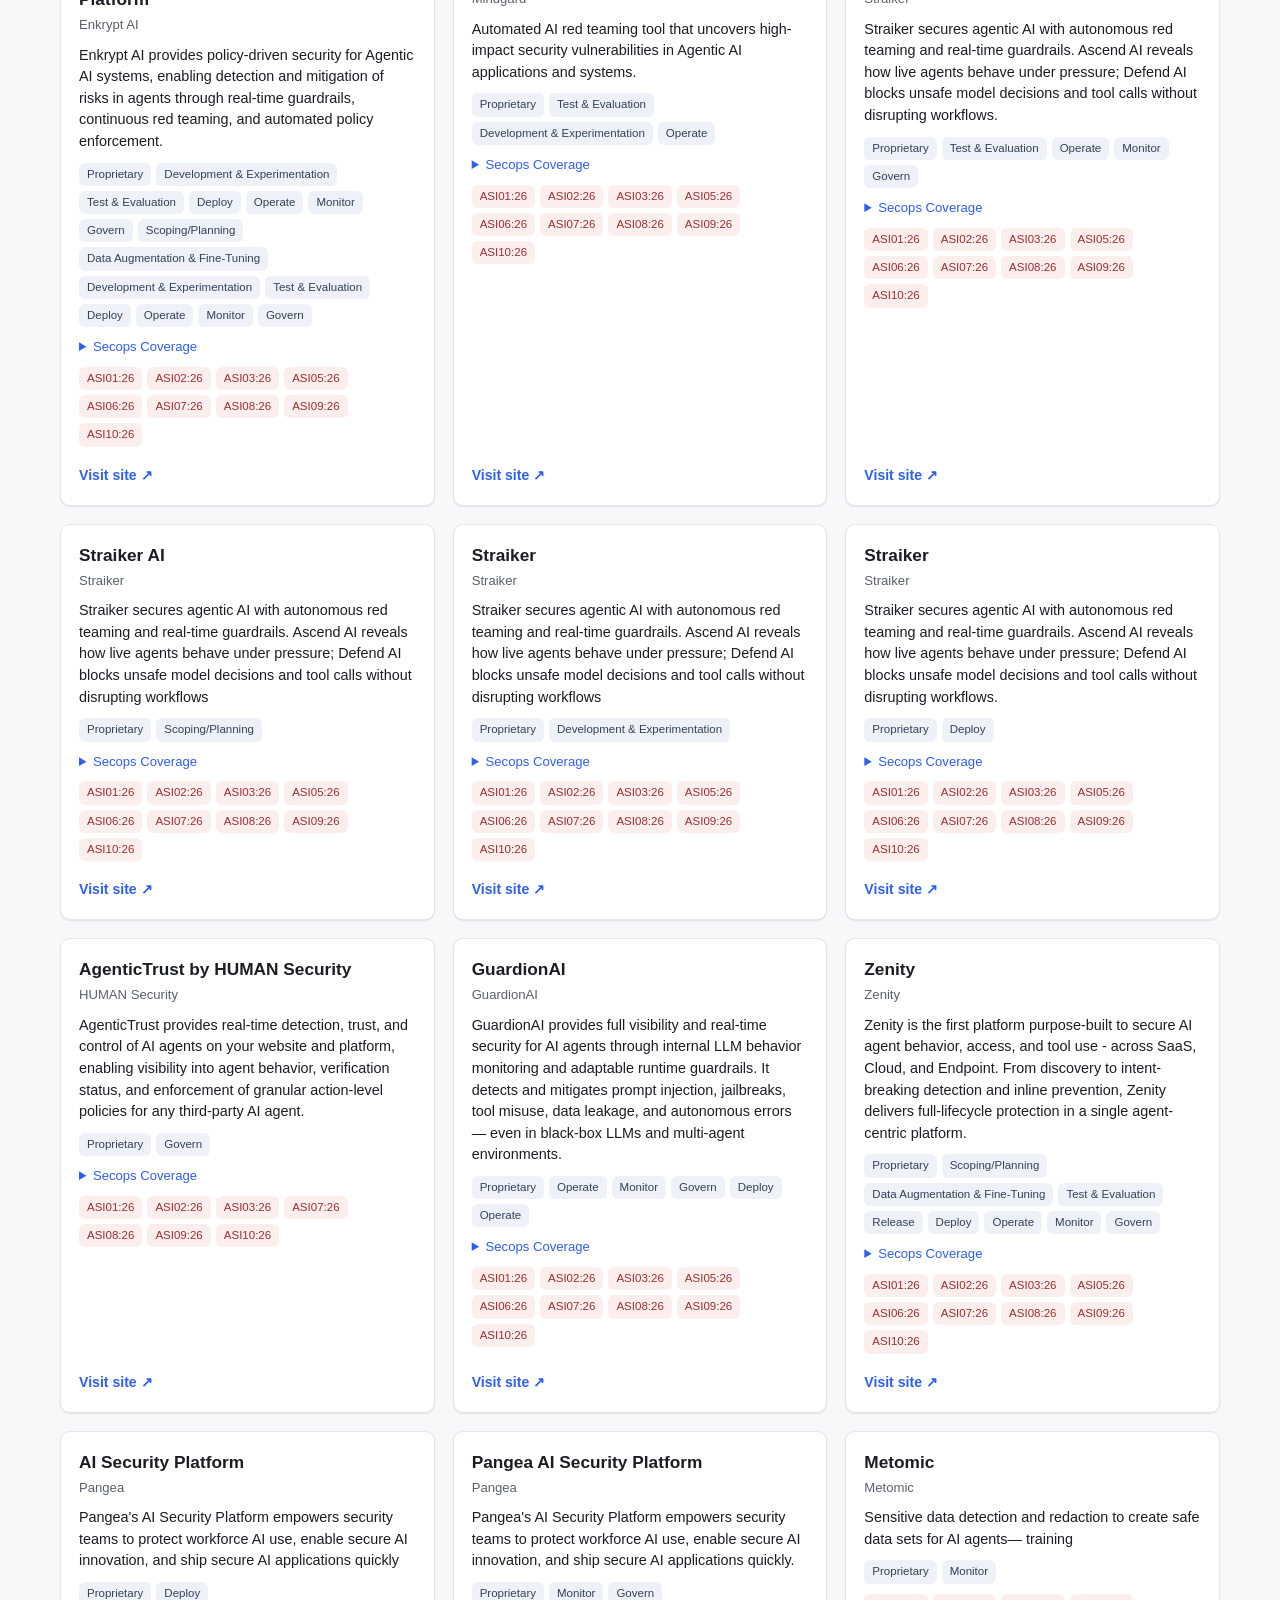
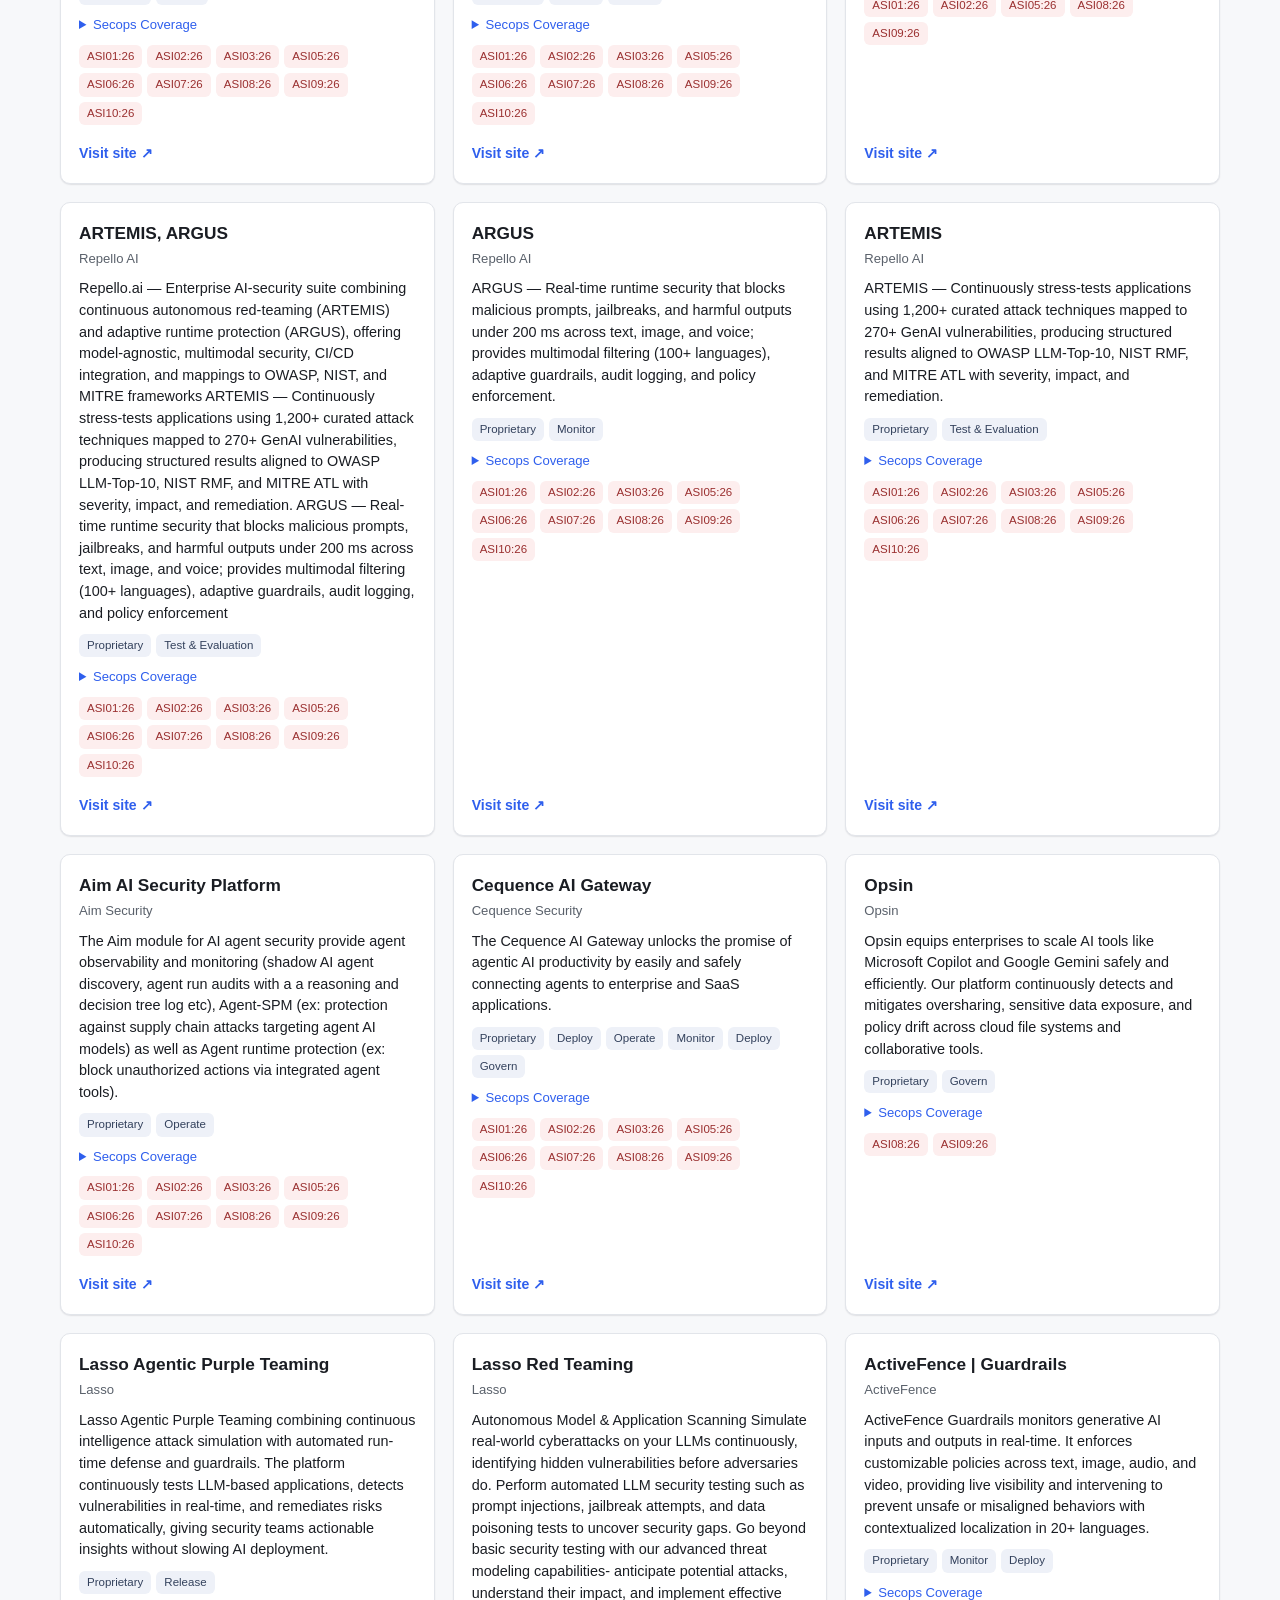
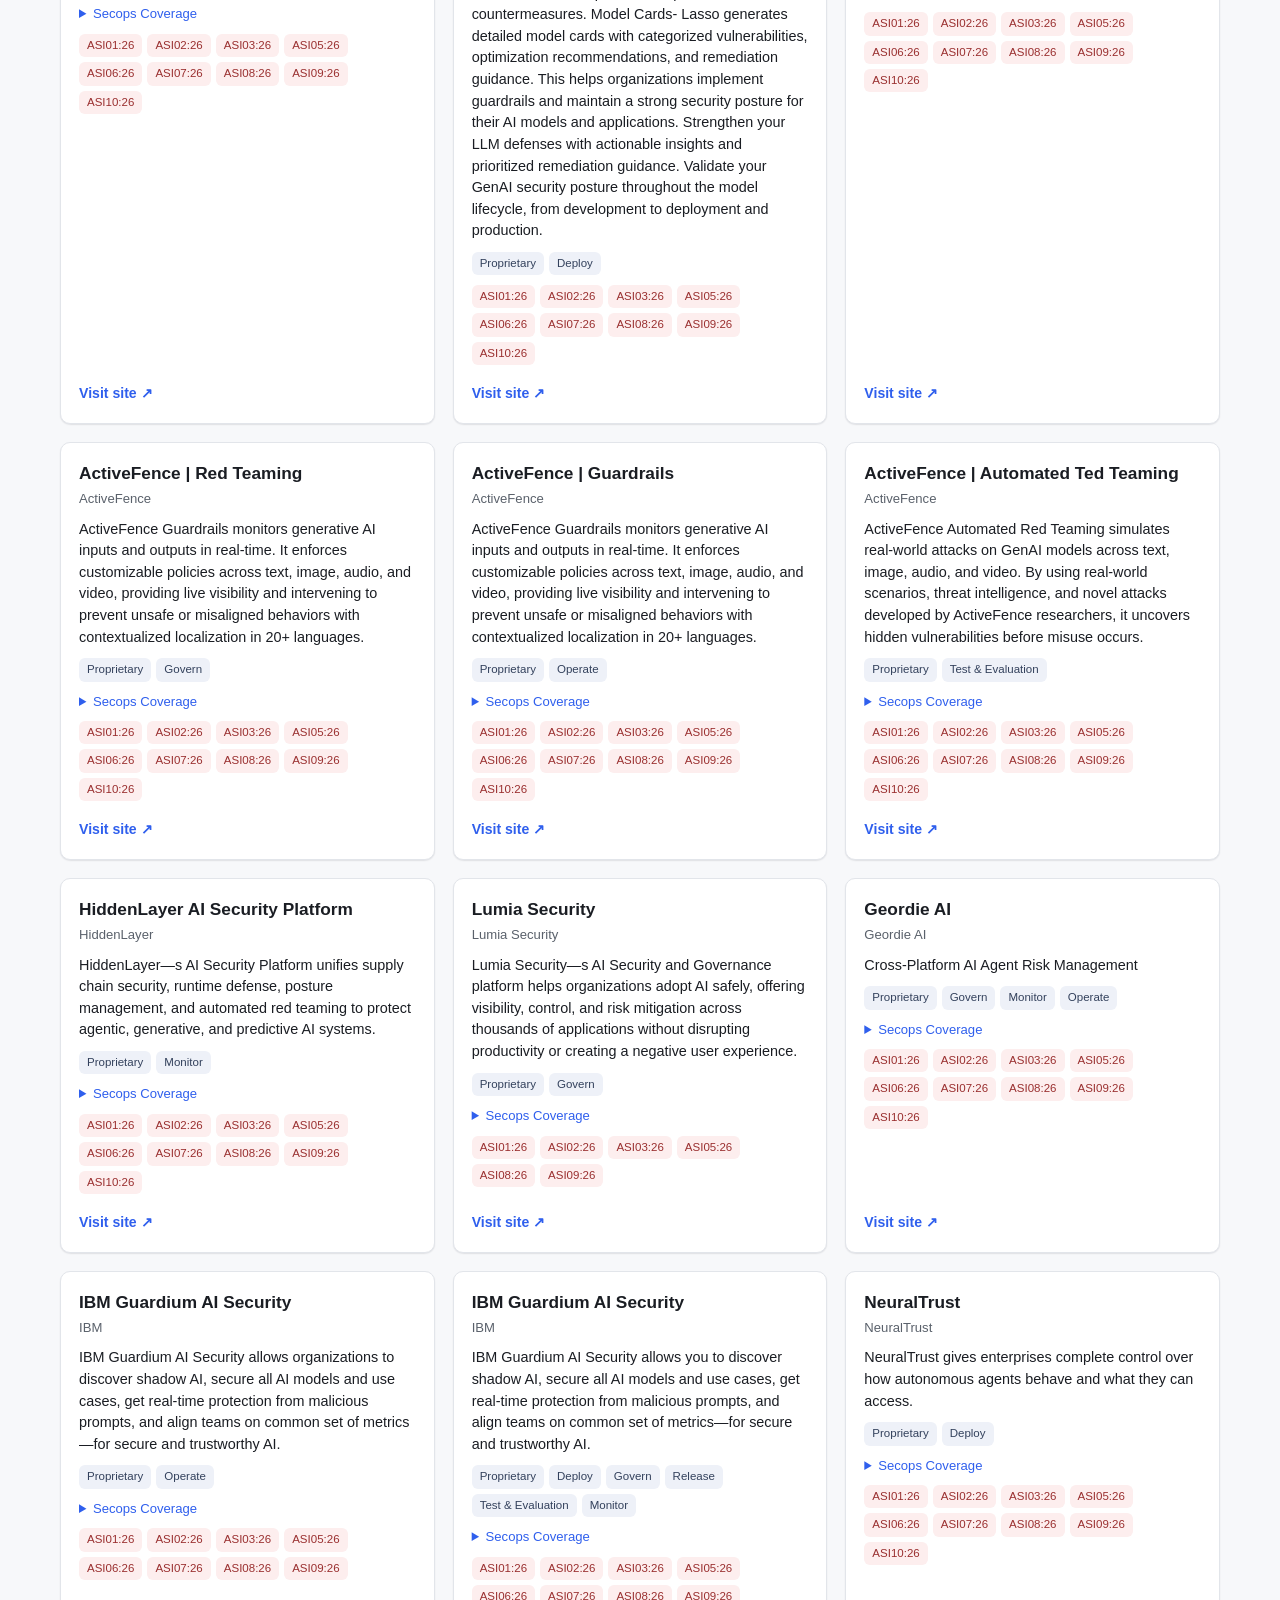
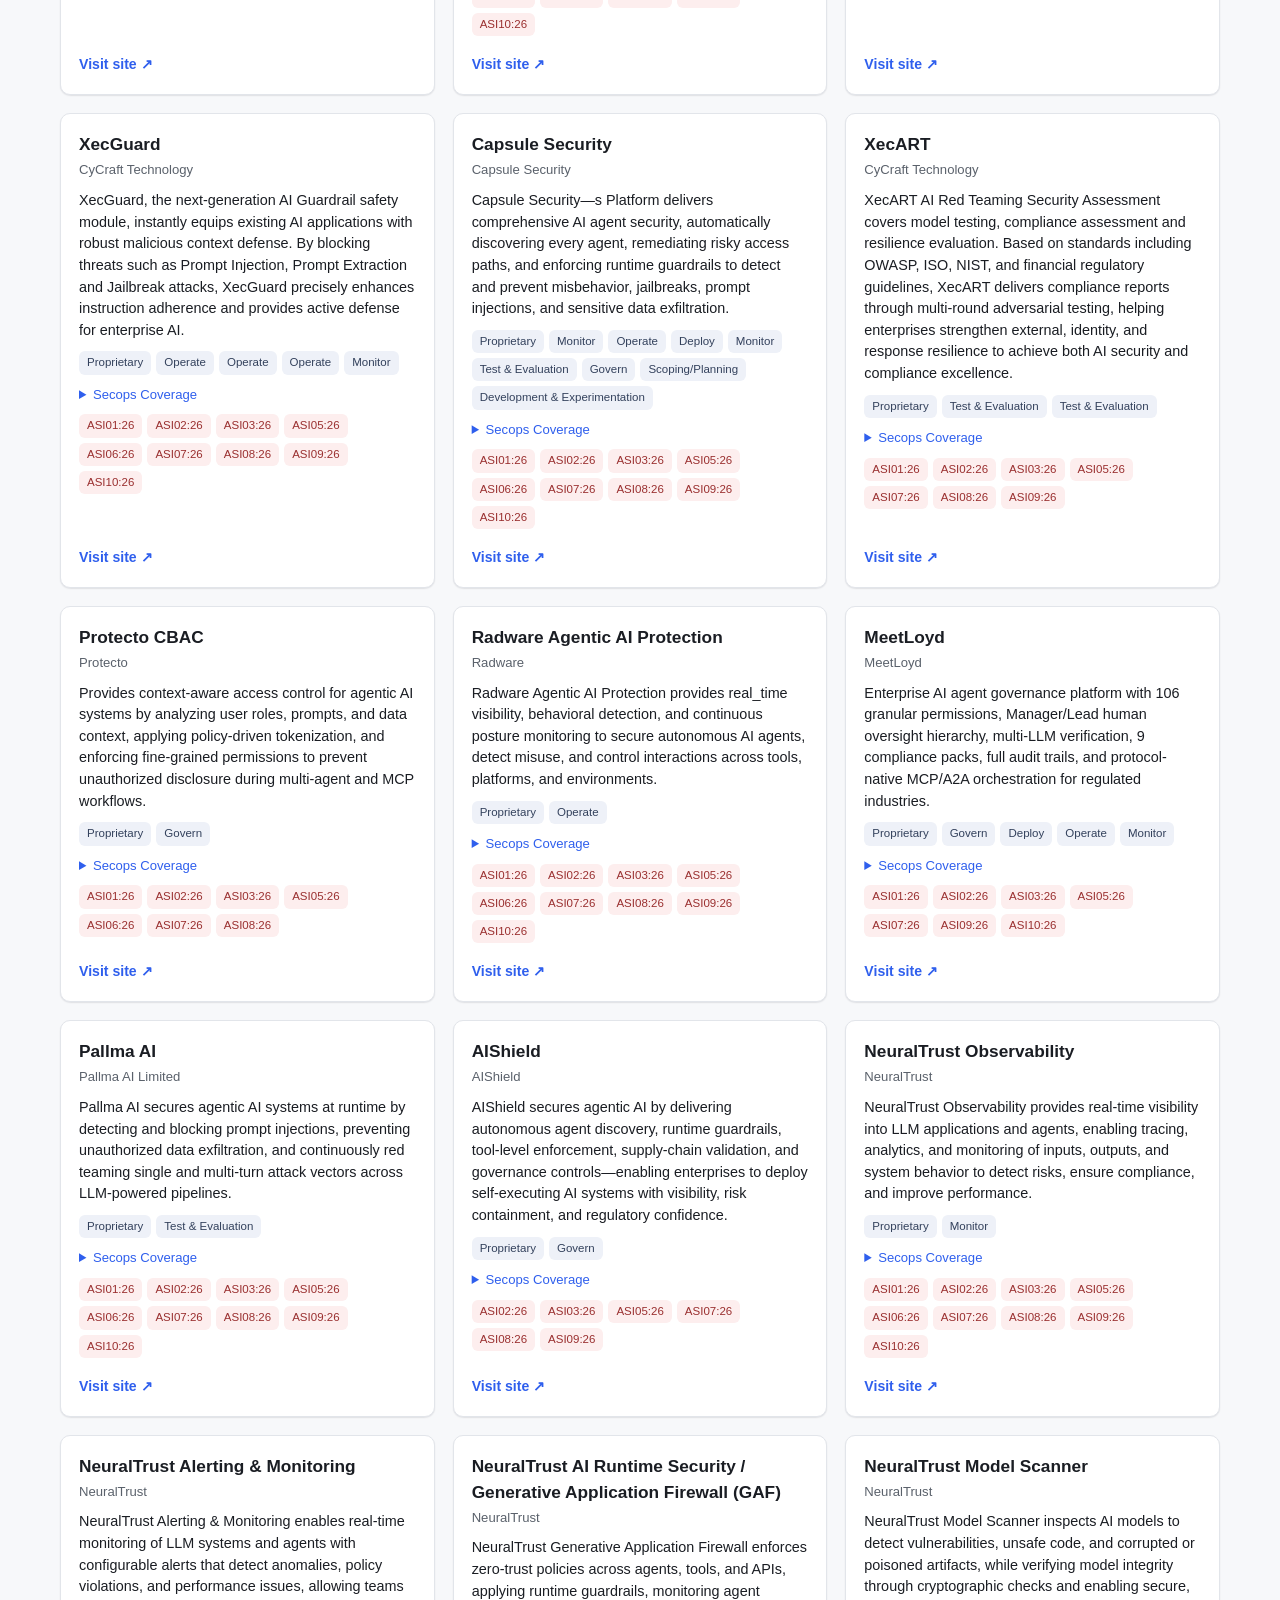
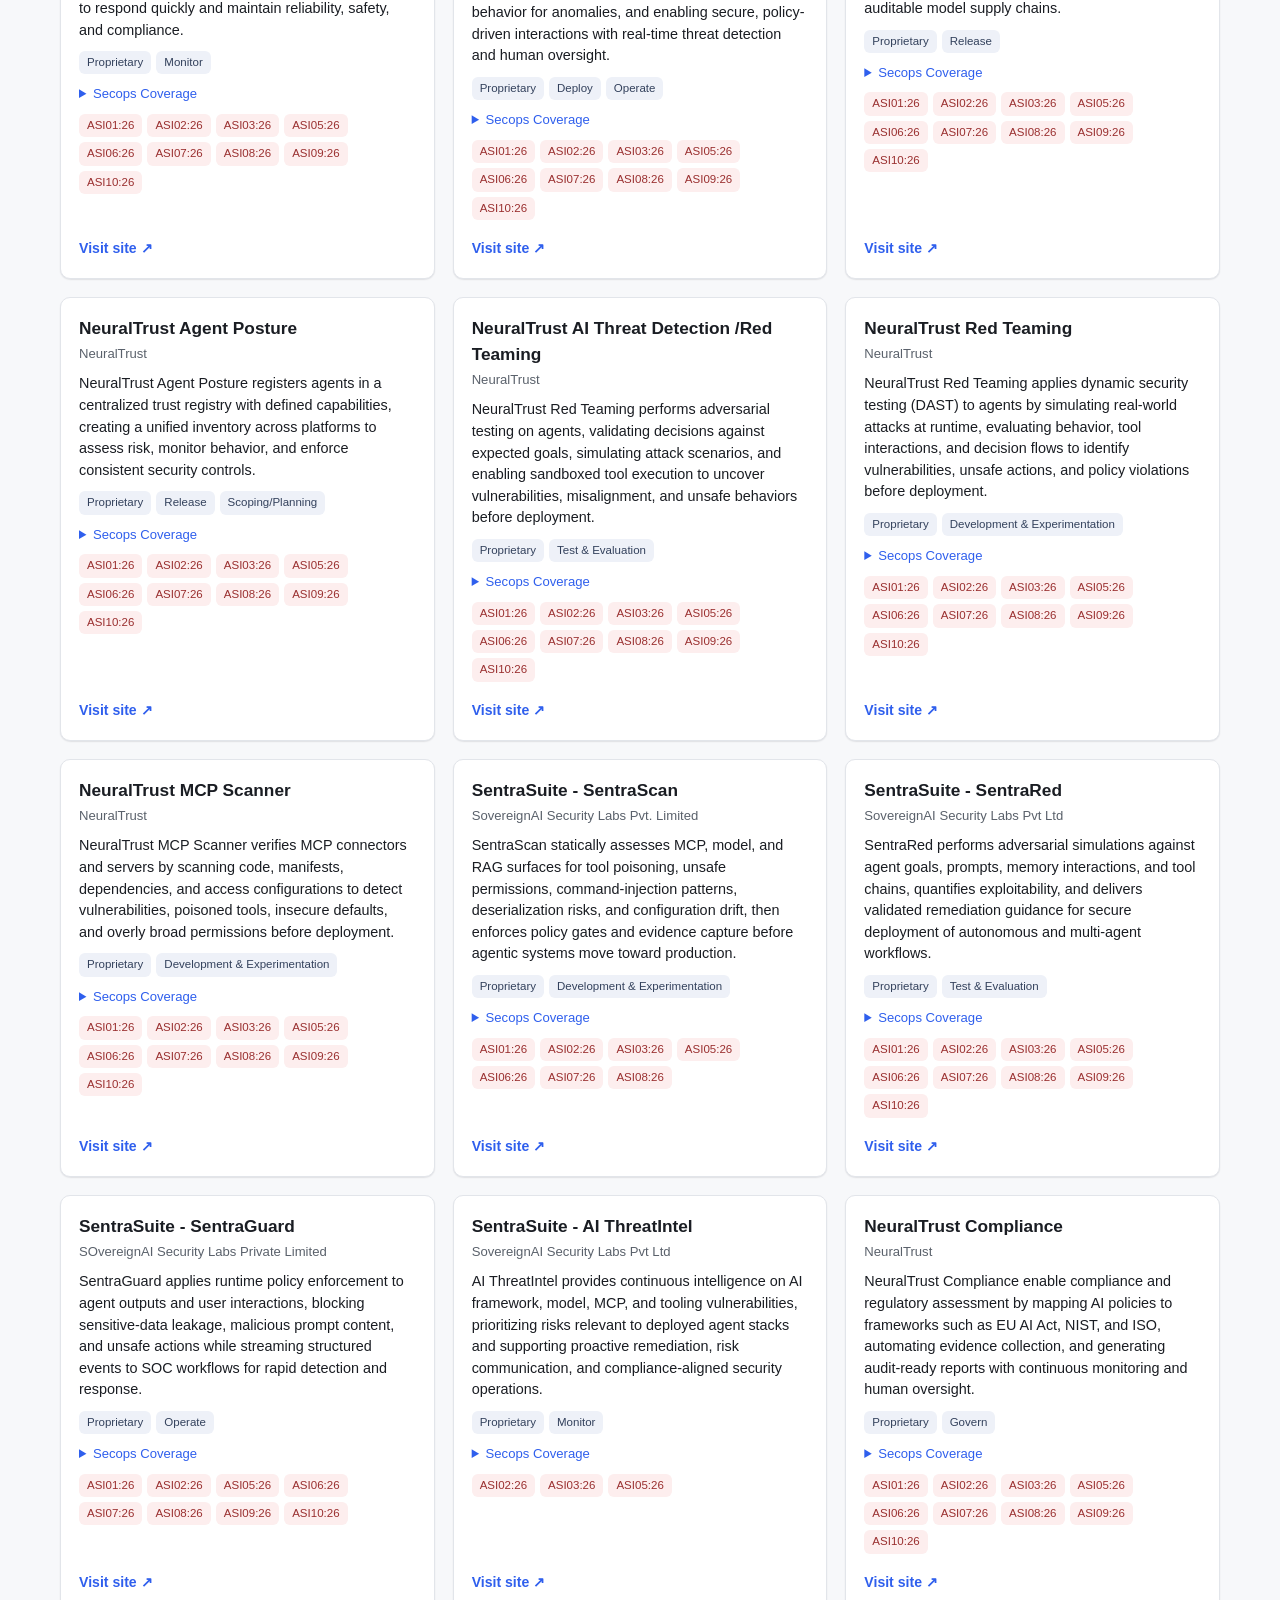
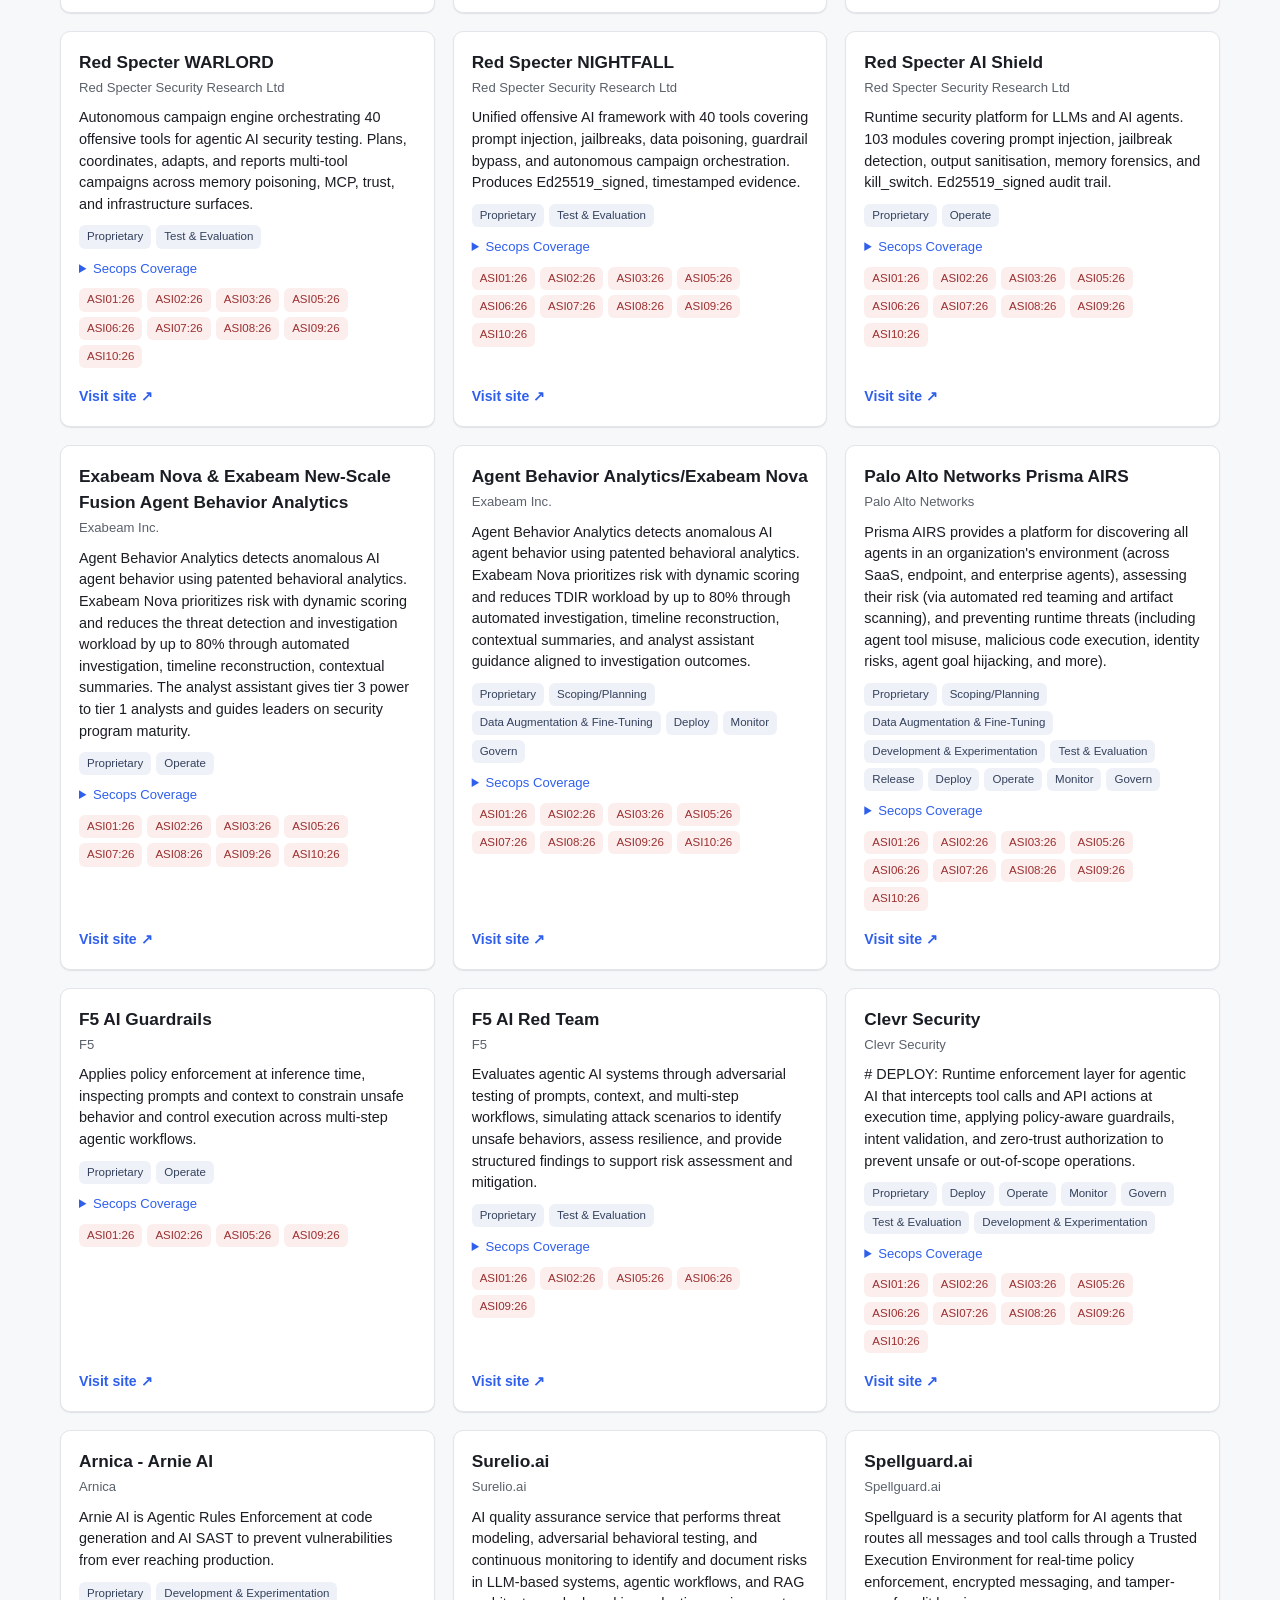
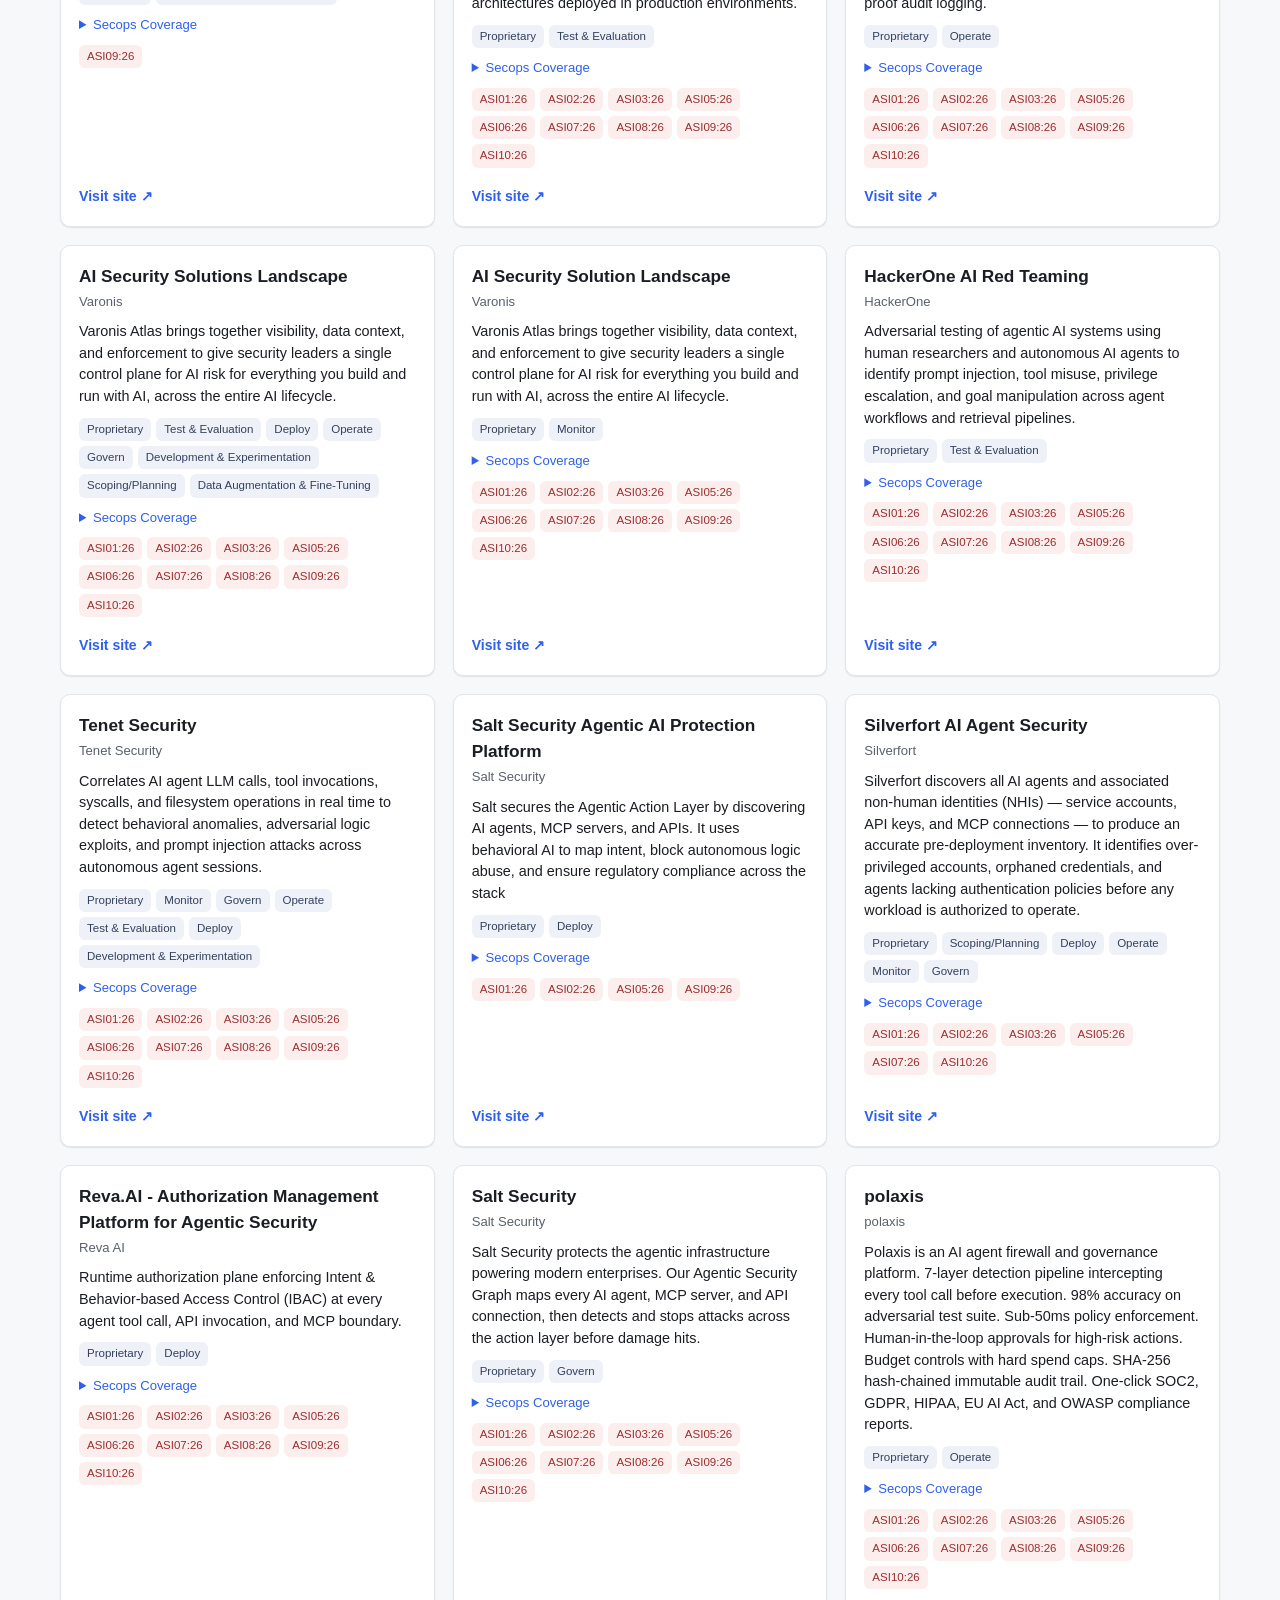
==== commit 60c8e4cb: "Rename "Characteristics" label to "Secops Coverage" Co-Authored-By: Claude Sonnet 5 <noreply@anthrop" ====
--- a/index.html
+++ b/index.html
@@ -69,7 +69,7 @@
     <p class="card-description"></p>
     <div class="card-tags card-tags-types"></div>
     <details class="card-details">
-      <summary>Characteristics</summary>
+      <summary>Secops Coverage</summary>
       <div class="card-sldc"></div>
     </details>
     <div class="card-tags card-tags-risks"></div>
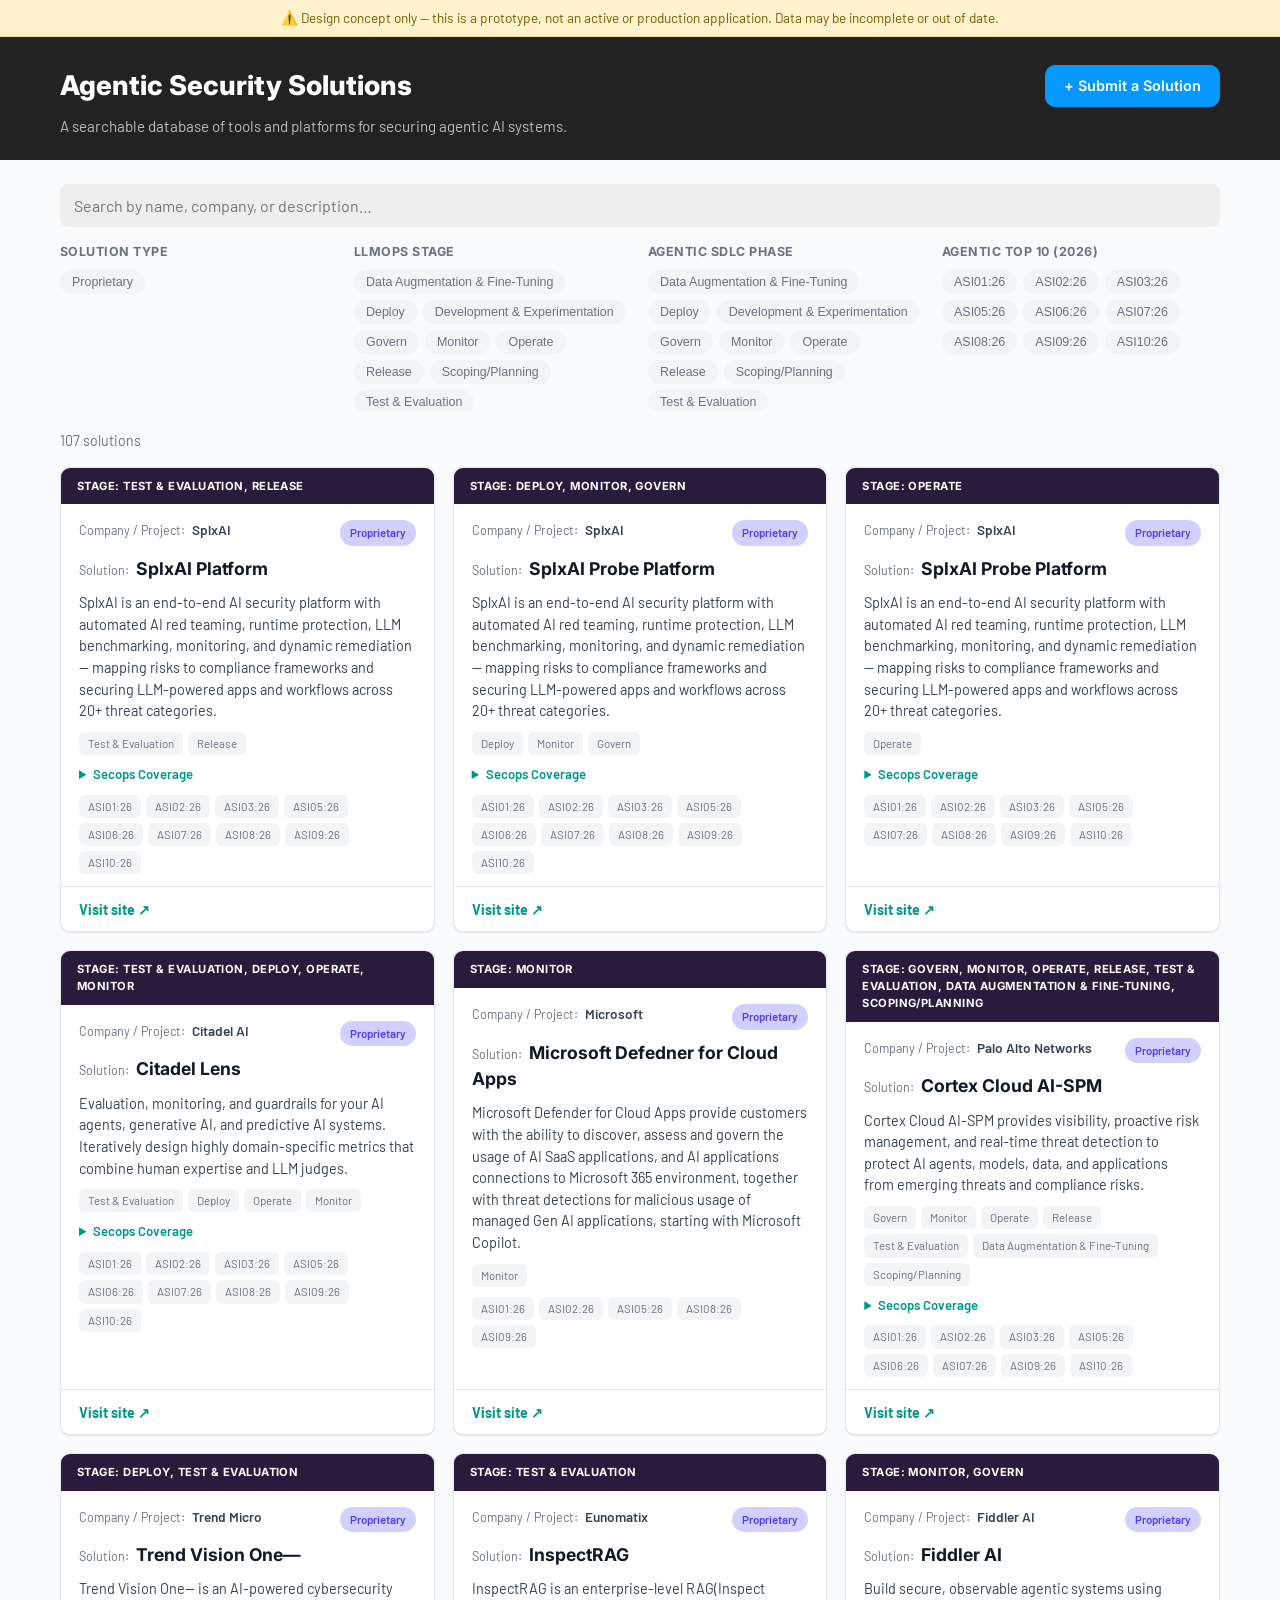
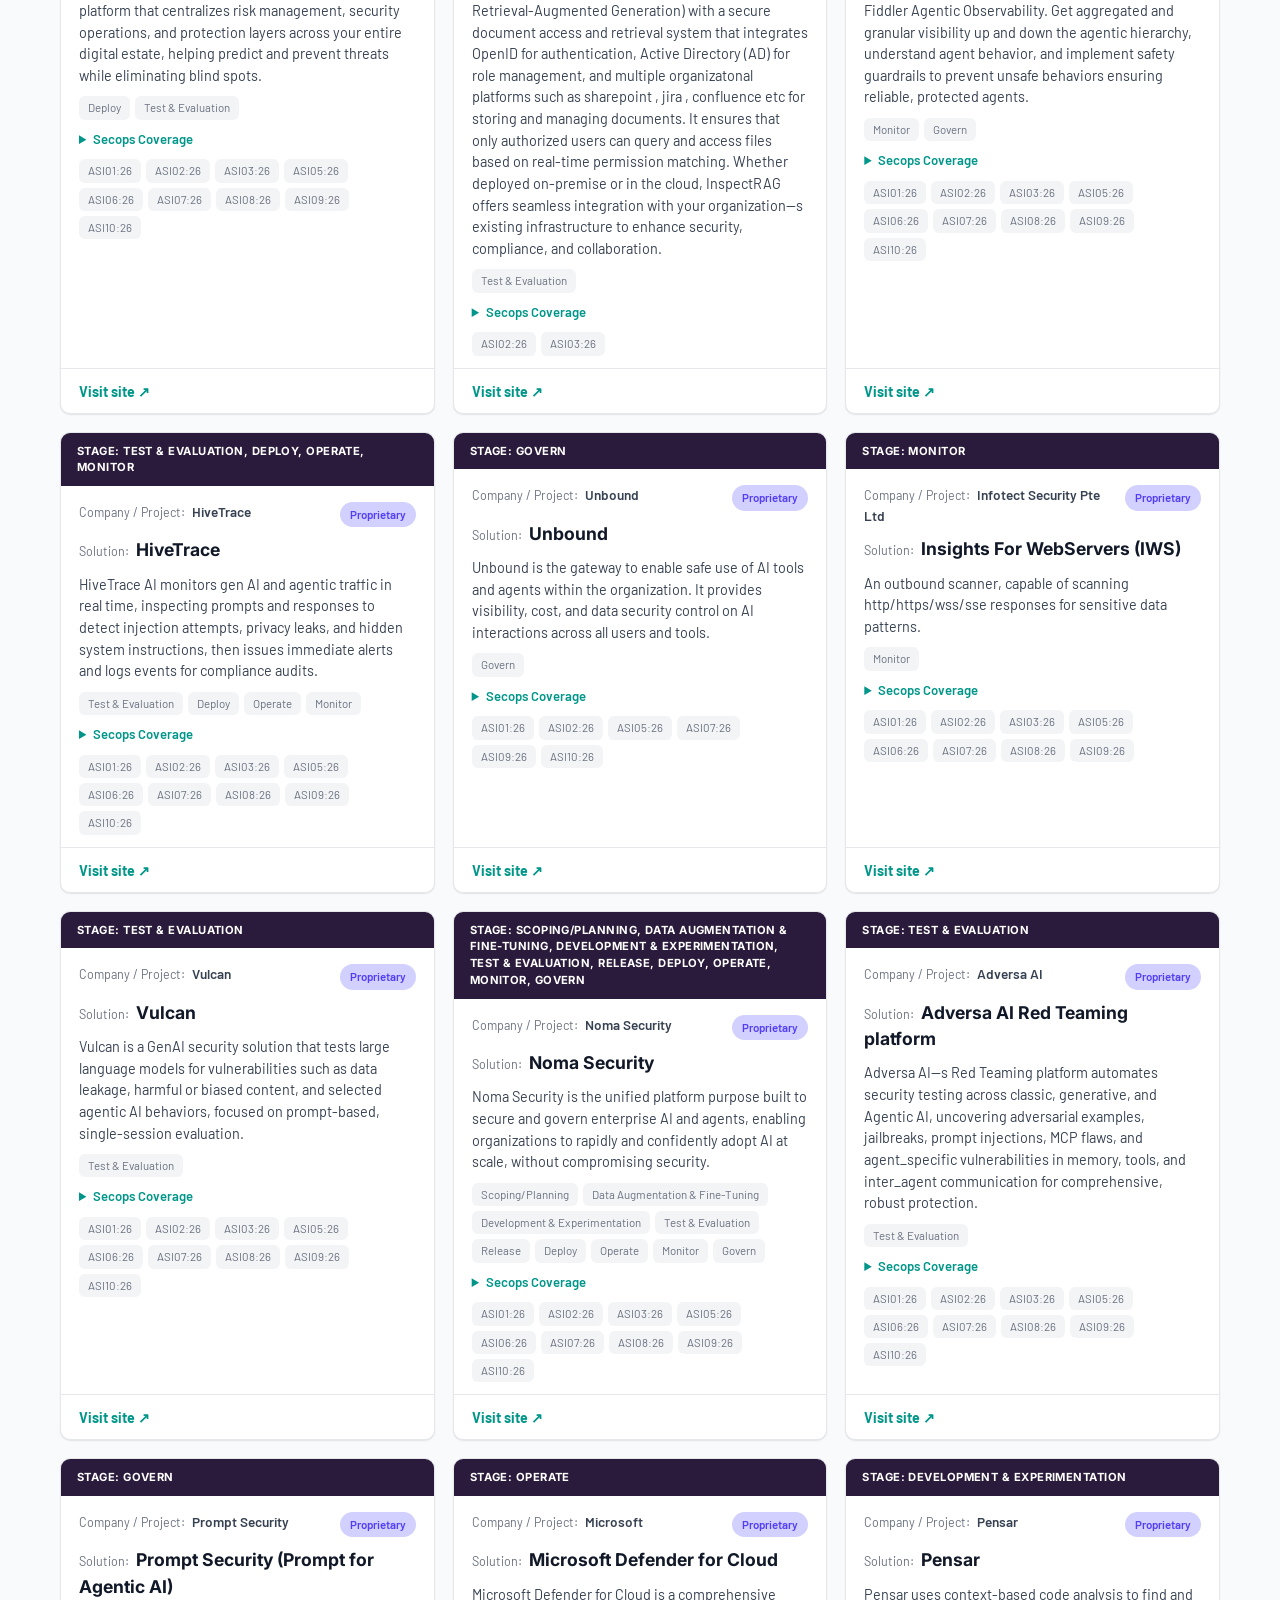
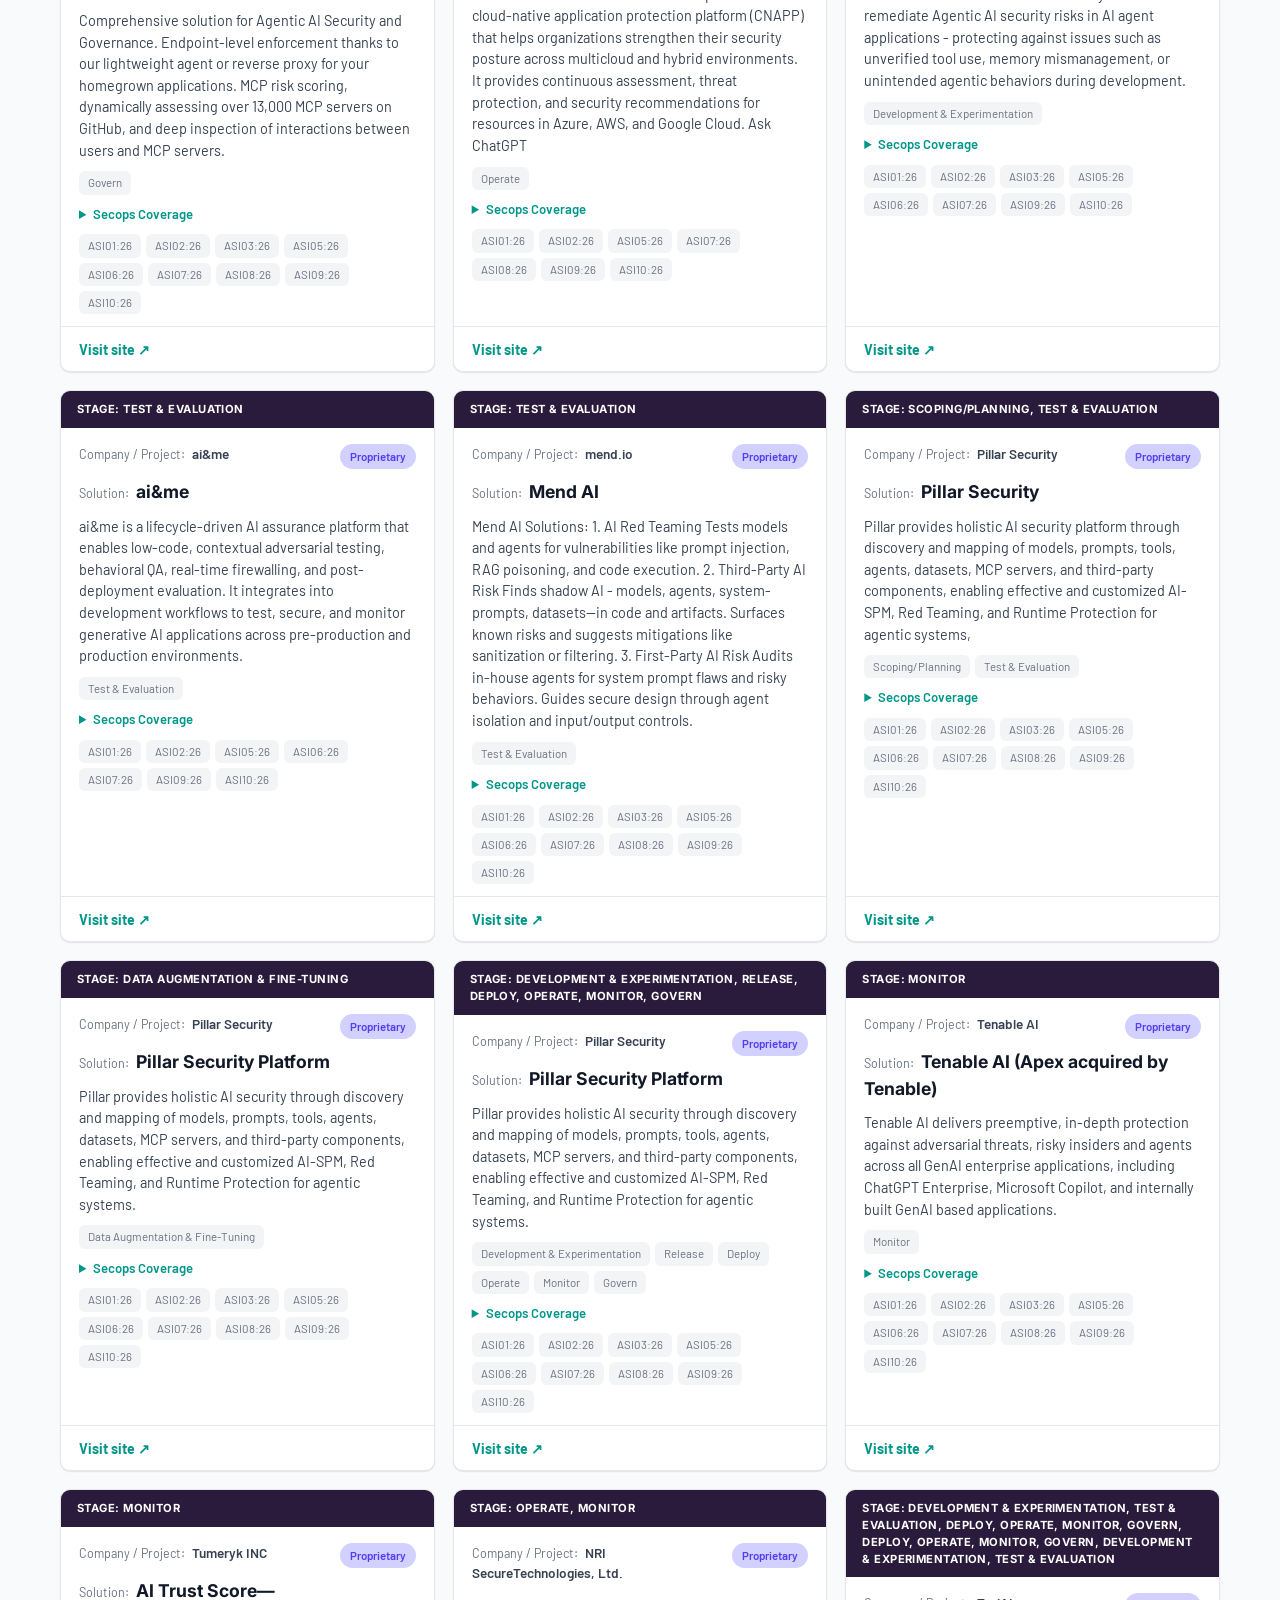
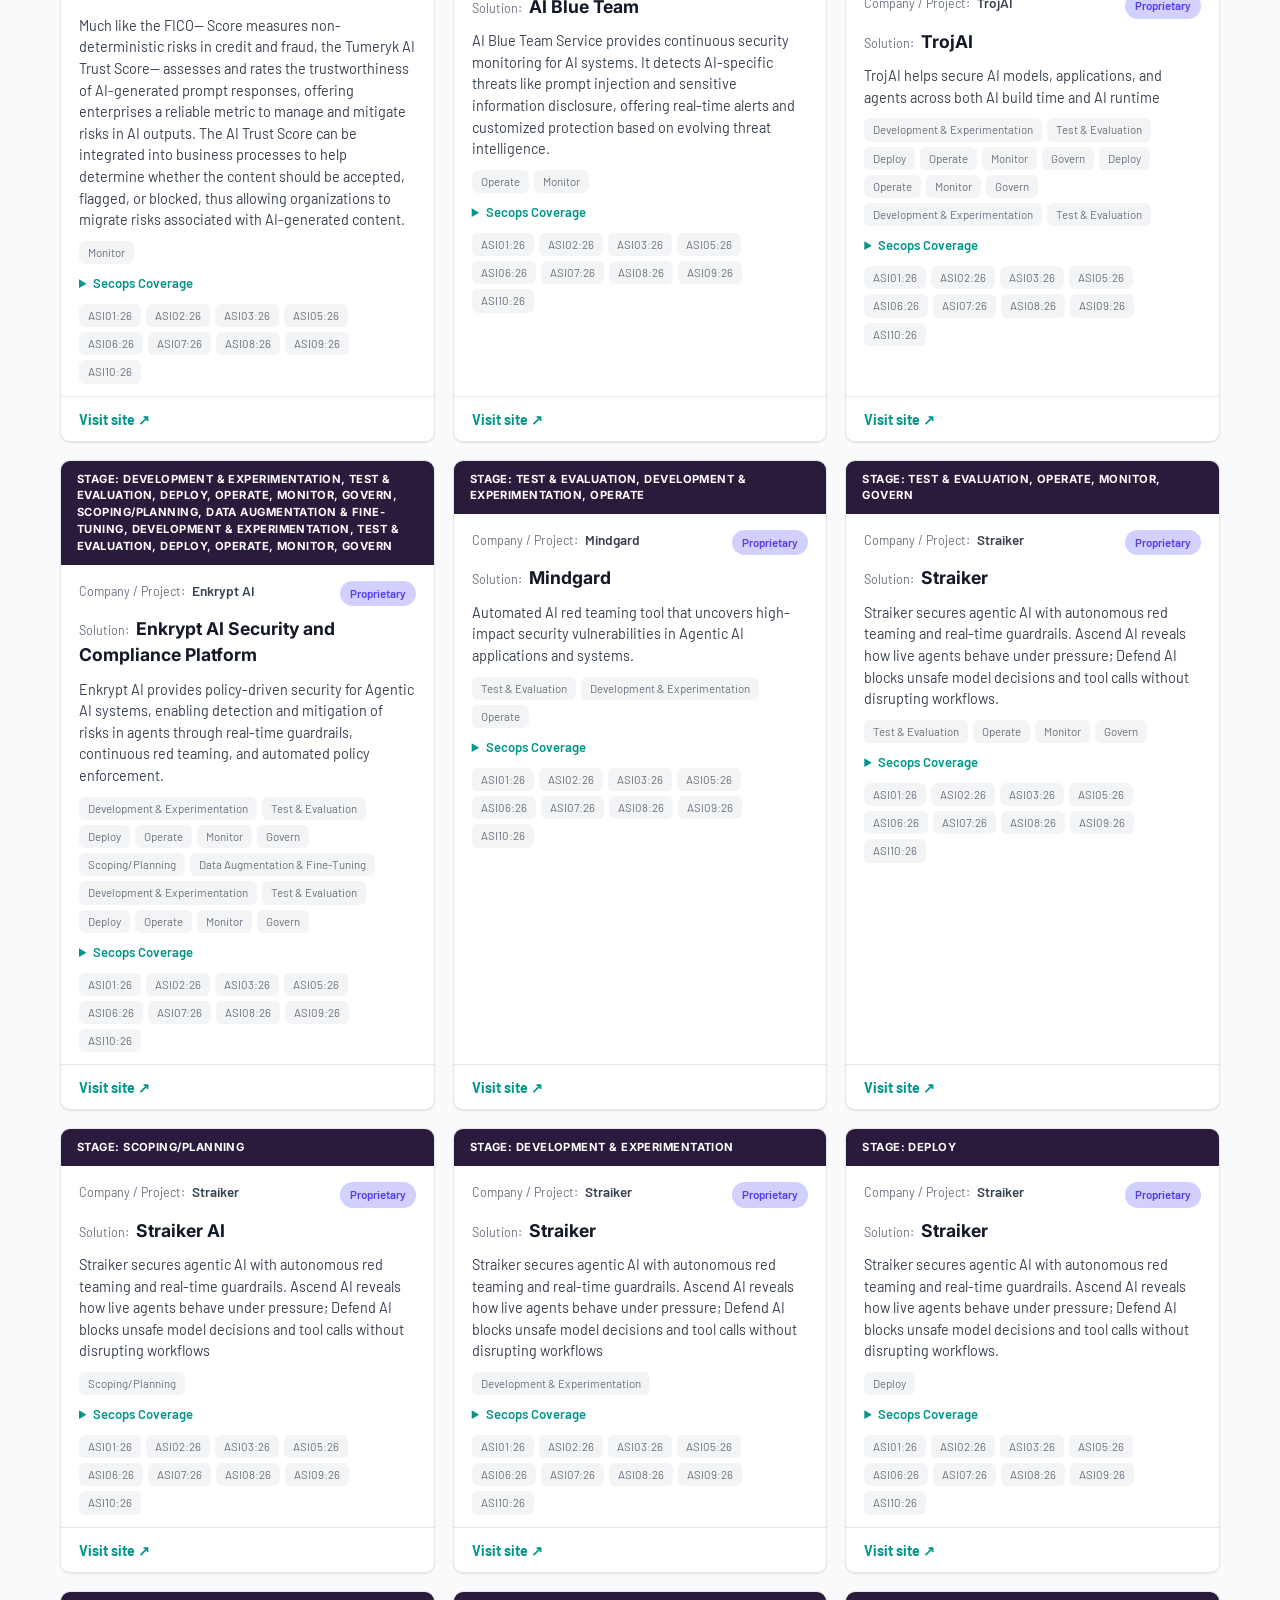
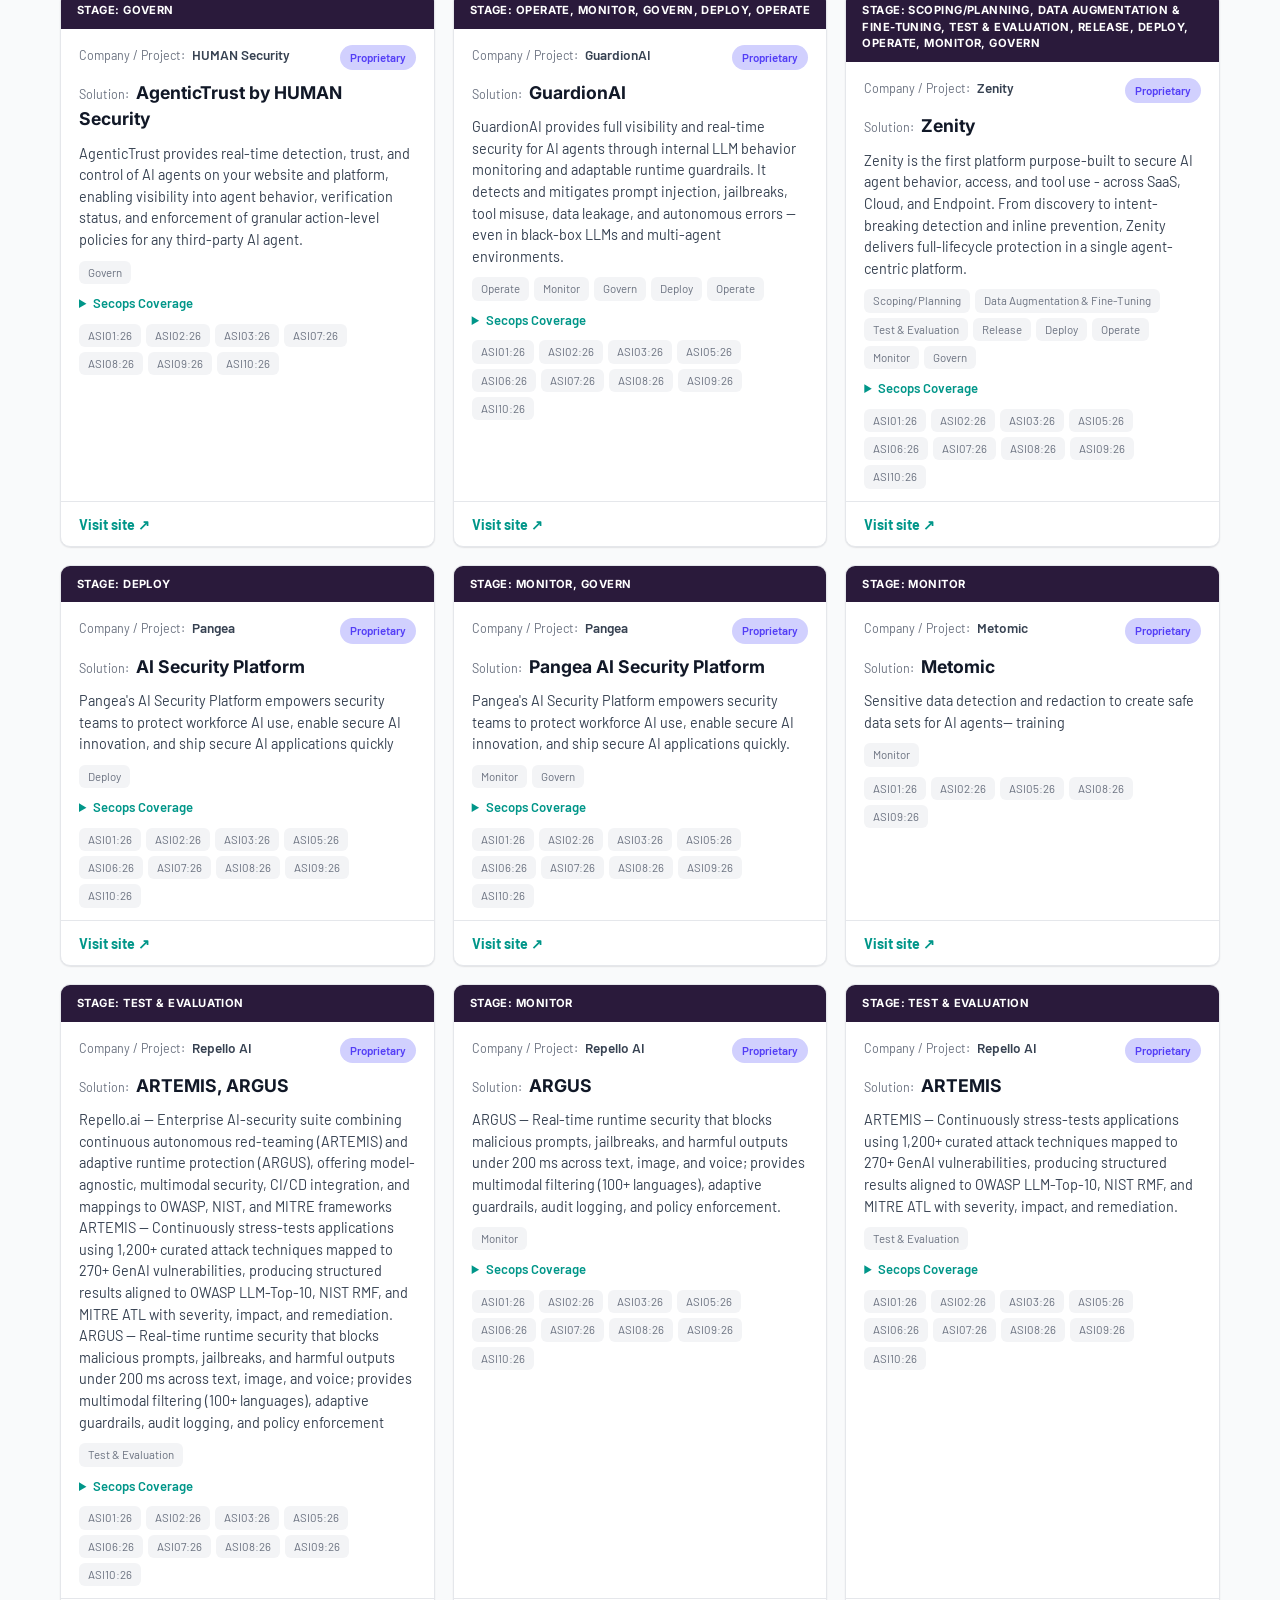
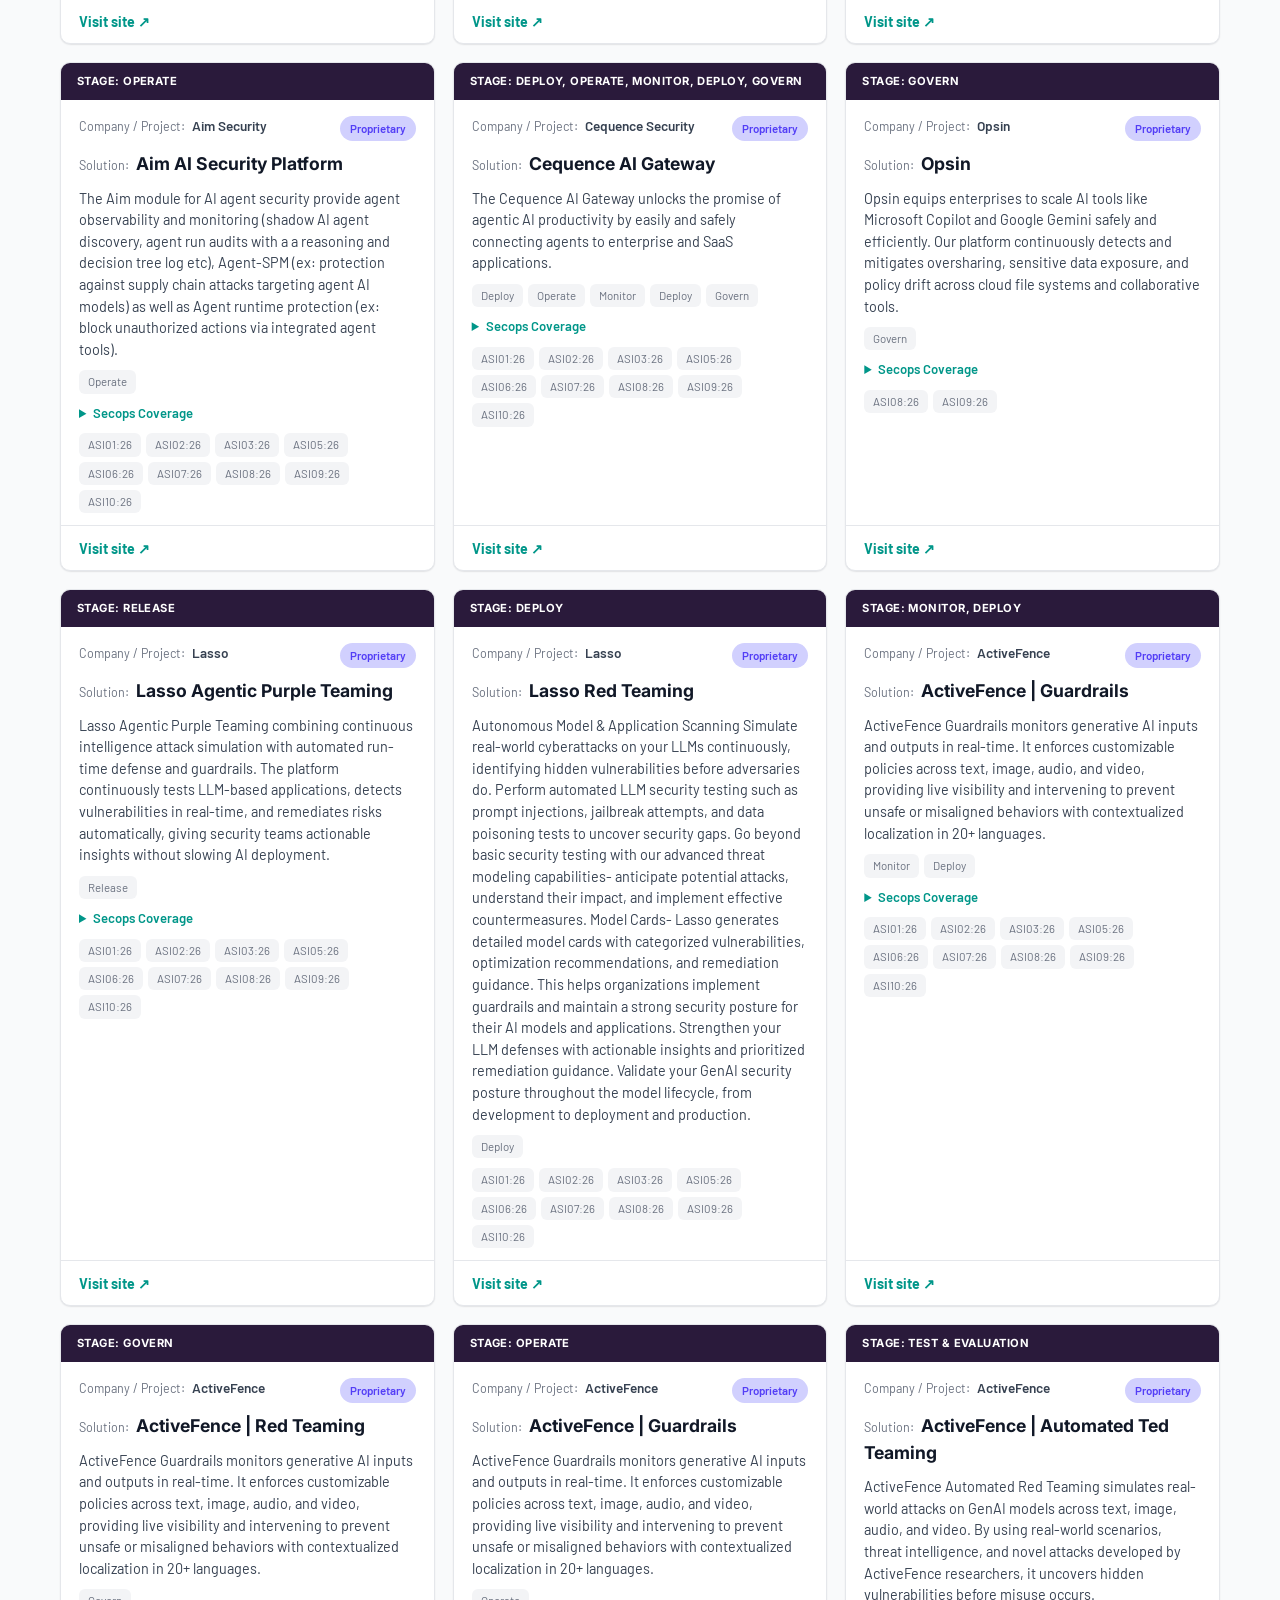
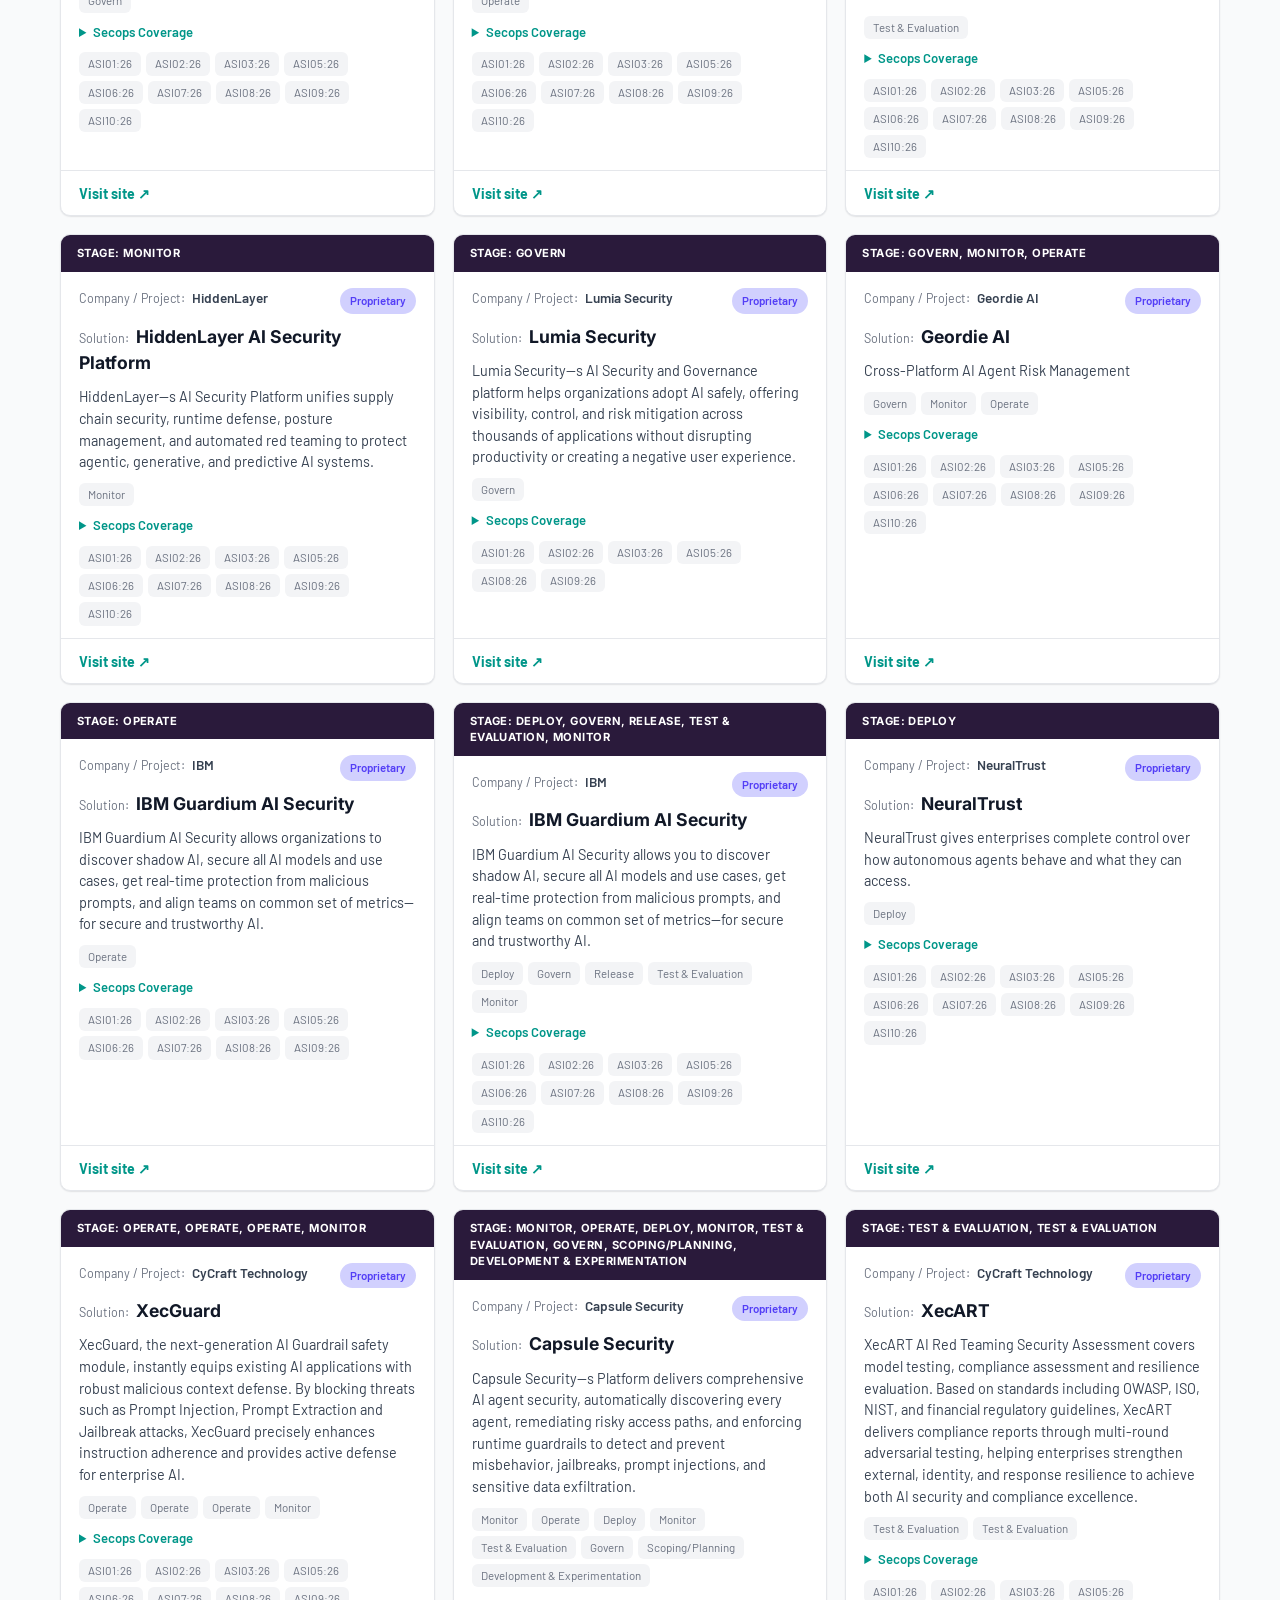
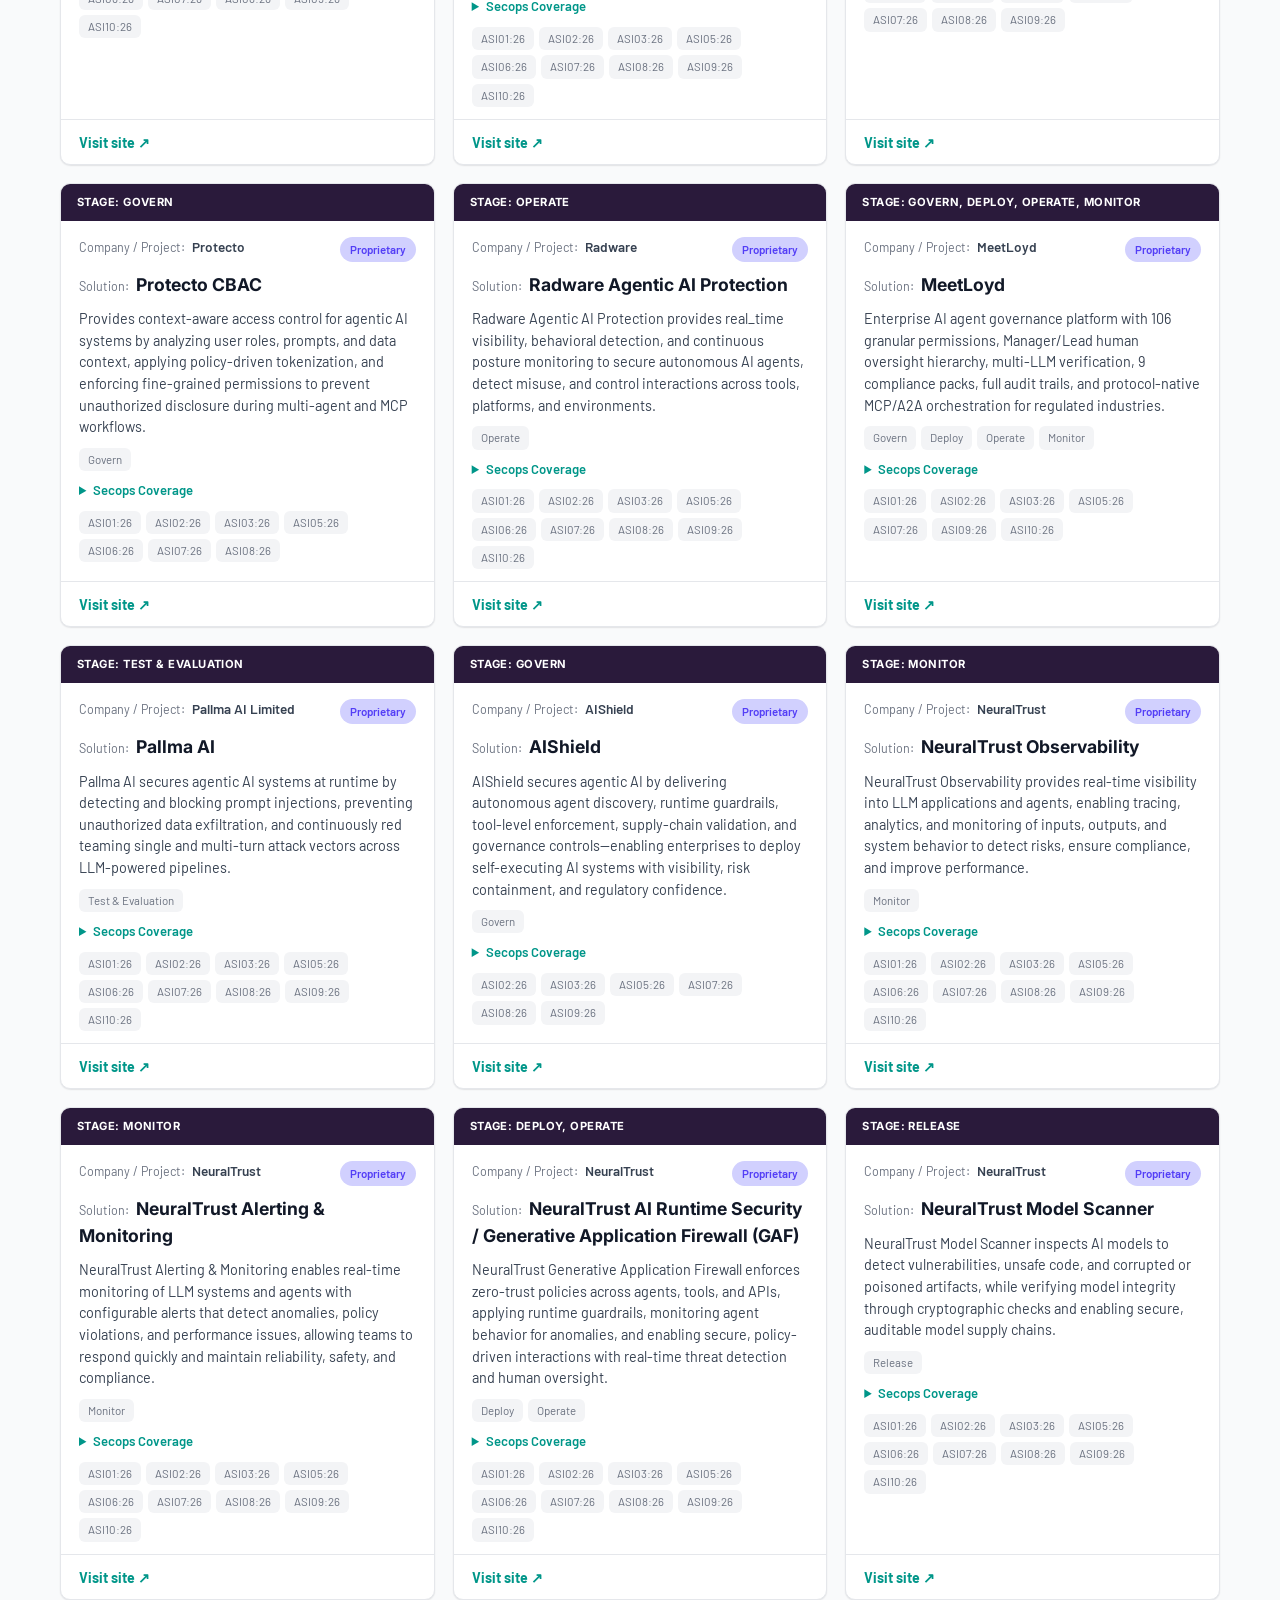
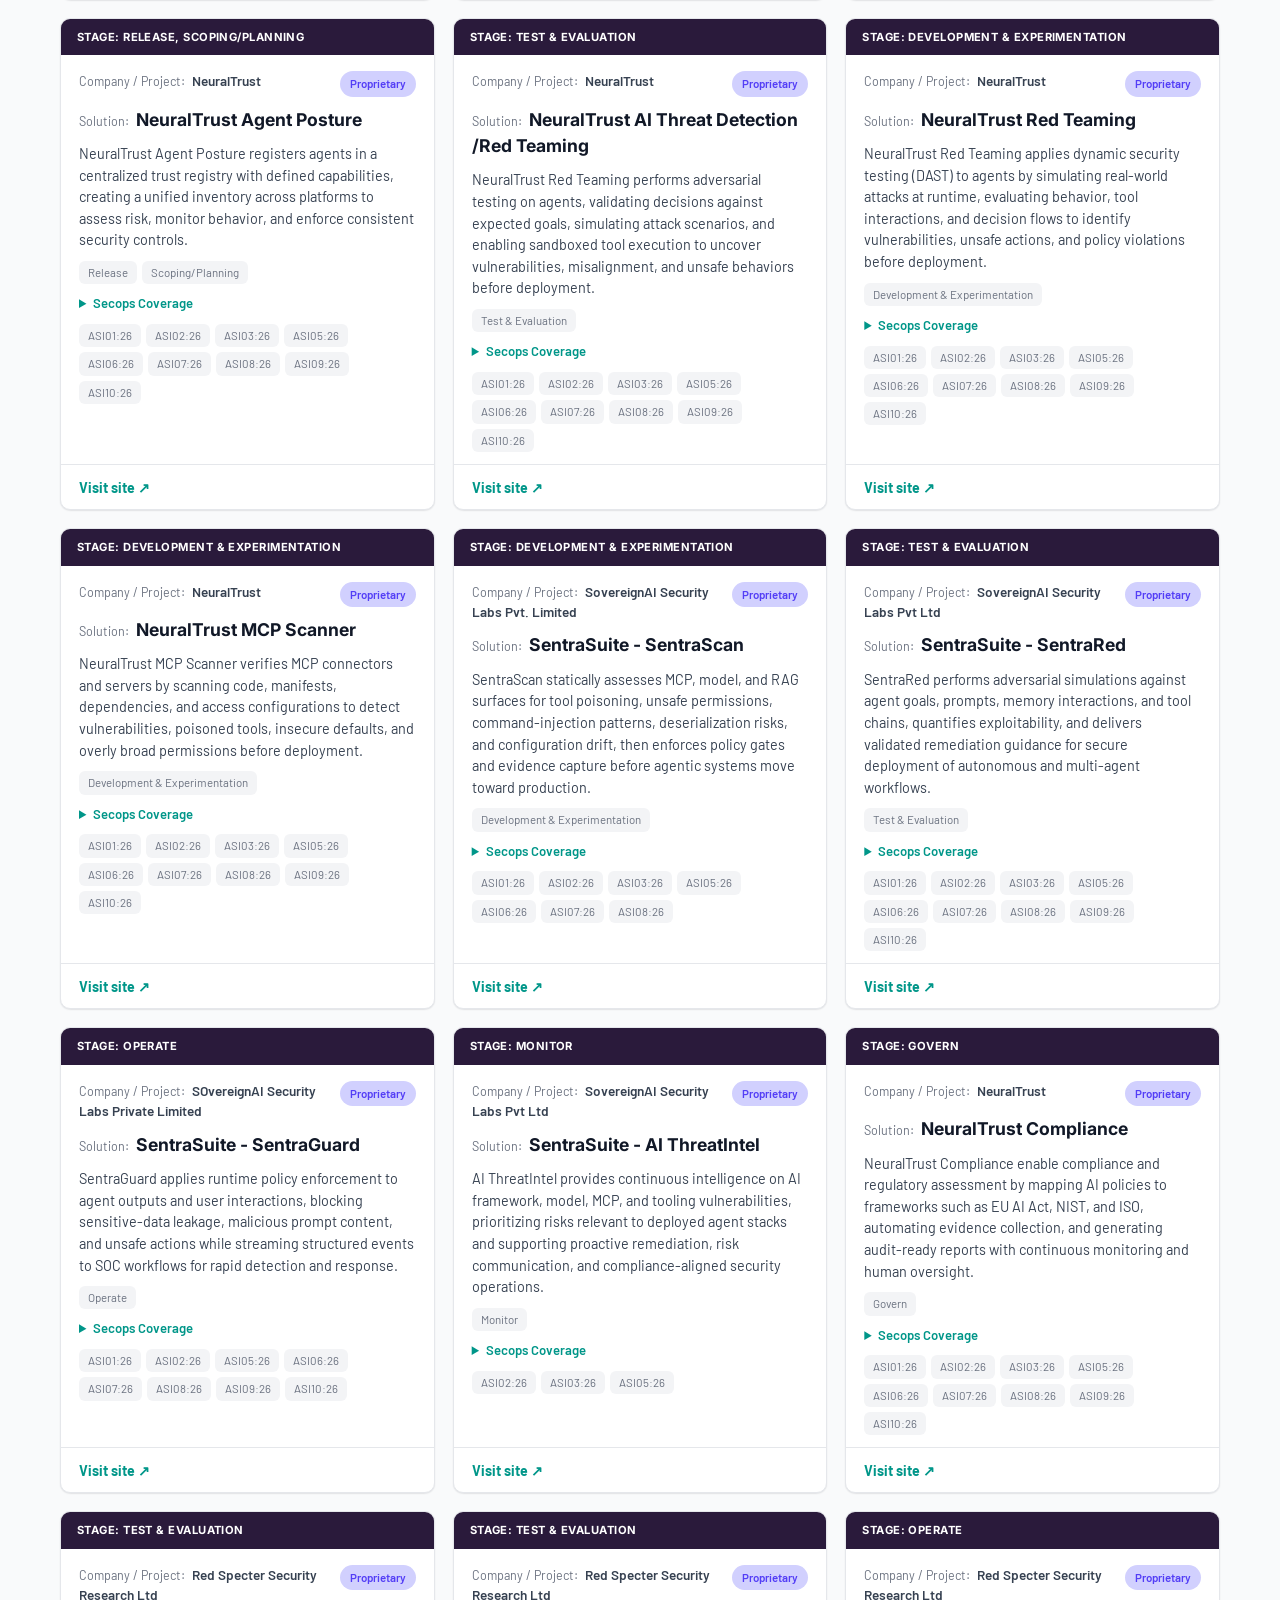
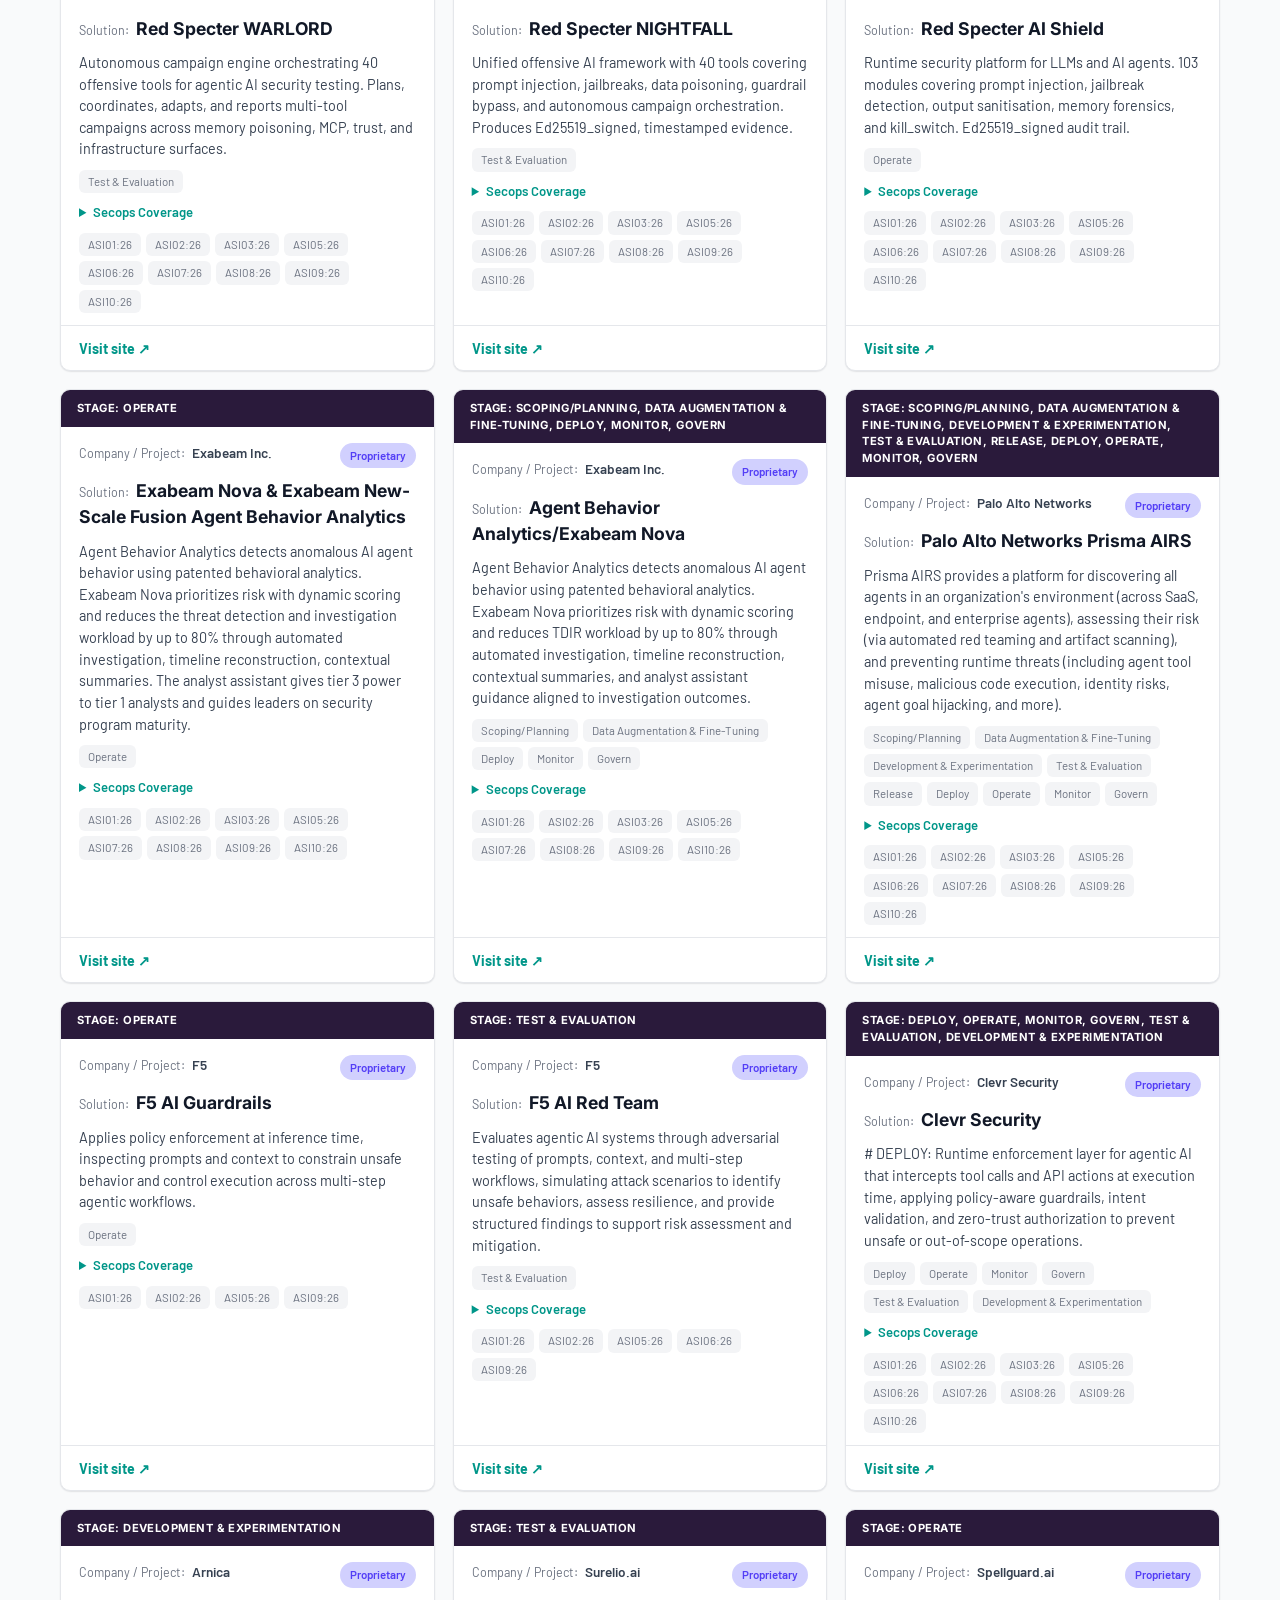
==== commit 02f606d7: "Restyle site to match OWASP GenAI Security landscape palette Adopts the reference site's colors and " ====
--- a/index.html
+++ b/index.html
@@ -5,6 +5,9 @@
 <meta name="viewport" content="width=device-width, initial-scale=1.0">
 <title>Agentic Security Solutions</title>
 <meta name="description" content="A searchable database of agentic AI security solutions.">
+<link rel="preconnect" href="https://fonts.googleapis.com">
+<link rel="preconnect" href="https://fonts.gstatic.com" crossorigin>
+<link href="https://fonts.googleapis.com/css2?family=Barlow:wght@400;500;600;700&family=Inter:wght@600;700;800&display=swap" rel="stylesheet">
 <link rel="stylesheet" href="styles.css">
 </head>
 <body>
@@ -62,19 +65,29 @@
 
 <template id="card-template">
   <article class="card">
-    <div class="card-head">
-      <h2 class="card-title"></h2>
-      <span class="card-company"></span>
+    <div class="card-stagebar"></div>
+    <div class="card-body">
+      <div class="card-meta-row">
+        <div class="card-meta-text">
+          <span class="meta-label">Company / Project:</span>
+          <span class="card-company"></span>
+        </div>
+        <div class="card-tags-types"></div>
+      </div>
+      <div class="card-solution-row">
+        <span class="meta-label">Solution:</span>
+        <h2 class="card-title"></h2>
+      </div>
+      <p class="card-description"></p>
+      <div class="card-tags card-tags-llmops"></div>
+      <details class="card-details">
+        <summary>Secops Coverage</summary>
+        <div class="card-sldc"></div>
+      </details>
+      <div class="card-tags card-tags-risks"></div>
     </div>
-    <p class="card-description"></p>
-    <div class="card-tags card-tags-types"></div>
-    <details class="card-details">
-      <summary>Secops Coverage</summary>
-      <div class="card-sldc"></div>
-    </details>
-    <div class="card-tags card-tags-risks"></div>
     <div class="card-footer">
-      <a class="card-link" target="_blank" rel="noopener noreferrer">Visit site ↗</a>
+      <a class="card-link" target="_blank" rel="noopener noreferrer">Visit site <span aria-hidden="true">↗</span></a>
     </div>
   </article>
 </template>
--- a/styles.css
+++ b/styles.css
@@ -1,70 +1,89 @@
 :root {
-  --bg: #f7f8fa;
+  --bg: #ffffff;
   --bg-card: #ffffff;
-  --text: #1a1d23;
-  --text-muted: #5a616b;
-  --border: #e2e5ea;
-  --accent: #2f5fed;
-  --accent-contrast: #ffffff;
-  --tag-bg: #eef1f8;
-  --tag-text: #33415c;
-  --risk-bg: #fdeeee;
-  --risk-text: #9a3030;
+  --bg-page-alt: #f9fafb;
+  --text: #364151;
+  --text-strong: #111827;
+  --text-muted: #6b7280;
+  --border: #e5e7eb;
+
+  --header-dark: #222222;
+  --hero-dark: #172837;
+  --accent-teal: #009689;
+  --accent-teal-contrast: #ffffff;
+  --accent-cta: #0798ff;
+  --accent-cta-contrast: #ffffff;
+
+  --tag-bg: #f3f4f6;
+  --tag-text: #6b7280;
+
+  --type-badge-bg: #d1d0fe;
+  --type-badge-text: #533ef6;
+
+  --stagebar-bg: #2a1a3b;
+  --stagebar-text: #ffffff;
+
   --shadow: 0 1px 2px rgba(20, 24, 33, 0.06), 0 1px 1px rgba(20, 24, 33, 0.04);
   --radius: 10px;
+
+  --font-body: "Barlow", -apple-system, BlinkMacSystemFont, "Segoe UI", Roboto, Helvetica, Arial, sans-serif;
+  --font-heading: "Inter", -apple-system, BlinkMacSystemFont, "Segoe UI", Roboto, Helvetica, Arial, sans-serif;
 }
 
 @media (prefers-color-scheme: dark) {
   :root {
     --bg: #14161a;
     --bg-card: #1d2026;
-    --text: #eceef1;
+    --bg-page-alt: #191c22;
+    --text: #d7dae0;
+    --text-strong: #f4f5f7;
     --text-muted: #9aa1ac;
     --border: #2c3038;
-    --accent: #6f8cff;
-    --accent-contrast: #0d1117;
+
     --tag-bg: #262b36;
     --tag-text: #b7c2dd;
-    --risk-bg: #2e1f22;
-    --risk-text: #e08a8a;
+
+    --type-badge-bg: #322a5c;
+    --type-badge-text: #b9b3ff;
+
     --shadow: 0 1px 2px rgba(0, 0, 0, 0.4);
   }
 }
 
 :root[data-theme="light"] {
-  --bg: #f7f8fa;
+  --bg: #ffffff;
   --bg-card: #ffffff;
-  --text: #1a1d23;
-  --text-muted: #5a616b;
-  --border: #e2e5ea;
-  --accent: #2f5fed;
-  --accent-contrast: #ffffff;
-  --tag-bg: #eef1f8;
-  --tag-text: #33415c;
-  --risk-bg: #fdeeee;
-  --risk-text: #9a3030;
+  --bg-page-alt: #f9fafb;
+  --text: #364151;
+  --text-strong: #111827;
+  --text-muted: #6b7280;
+  --border: #e5e7eb;
+  --tag-bg: #f3f4f6;
+  --tag-text: #6b7280;
+  --type-badge-bg: #d1d0fe;
+  --type-badge-text: #533ef6;
 }
 
 :root[data-theme="dark"] {
   --bg: #14161a;
   --bg-card: #1d2026;
-  --text: #eceef1;
+  --bg-page-alt: #191c22;
+  --text: #d7dae0;
+  --text-strong: #f4f5f7;
   --text-muted: #9aa1ac;
   --border: #2c3038;
-  --accent: #6f8cff;
-  --accent-contrast: #0d1117;
   --tag-bg: #262b36;
   --tag-text: #b7c2dd;
-  --risk-bg: #2e1f22;
-  --risk-text: #e08a8a;
+  --type-badge-bg: #322a5c;
+  --type-badge-text: #b9b3ff;
 }
 
 * { box-sizing: border-box; }
 
 body {
   margin: 0;
-  font-family: -apple-system, BlinkMacSystemFont, "Segoe UI", Roboto, Helvetica, Arial, sans-serif;
-  background: var(--bg);
+  font-family: var(--font-body);
+  background: var(--bg-page-alt);
   color: var(--text);
   line-height: 1.5;
 }
@@ -75,39 +94,10 @@
   padding: 0 20px;
 }
 
-.concept-banner {
-  background: #fff3cd;
-  color: #7a5b00;
-  border-bottom: 1px solid #f0d68a;
-  text-align: center;
-  font-size: 0.85rem;
-  padding: 8px 16px;
-}
-
-@media (prefers-color-scheme: dark) {
-  .concept-banner {
-    background: #4a3c14;
-    color: #f0d68a;
-    border-bottom-color: #6b5722;
-  }
-}
-
-:root[data-theme="dark"] .concept-banner {
-  background: #4a3c14;
-  color: #f0d68a;
-  border-bottom-color: #6b5722;
-}
-
-:root[data-theme="light"] .concept-banner {
-  background: #fff3cd;
-  color: #7a5b00;
-  border-bottom-color: #f0d68a;
-}
-
 .site-header {
-  padding: 28px 0 20px;
-  border-bottom: 1px solid var(--border);
-  background: var(--bg-card);
+  padding: 28px 0 22px;
+  background: var(--header-dark);
+  color: #ffffff;
 }
 
 .header-row {
@@ -120,32 +110,36 @@
 
 .site-header h1 {
   margin: 0;
-  font-size: 1.6rem;
+  font-family: var(--font-heading);
+  font-weight: 800;
+  font-size: 1.7rem;
+  color: #ffffff;
 }
 
 .subtitle {
   max-width: 1200px;
   margin: 8px auto 0;
   padding: 0 20px;
-  color: var(--text-muted);
+  color: #b7bfc9;
   font-size: 0.95rem;
 }
 
 .btn {
   display: inline-block;
-  padding: 9px 16px;
-  border-radius: 8px;
+  padding: 9px 18px;
+  border-radius: 10px;
   text-decoration: none;
   font-size: 0.9rem;
   font-weight: 600;
-  border: 1px solid var(--border);
-  color: var(--text);
+  border: 1px solid rgba(255, 255, 255, 0.25);
+  color: #ffffff;
+  font-family: var(--font-heading);
 }
 
 .btn-primary {
-  background: var(--accent);
-  color: var(--accent-contrast);
-  border-color: var(--accent);
+  background: var(--accent-cta);
+  color: var(--accent-cta-contrast);
+  border-color: var(--accent-cta);
 }
 
 main.wrap {
@@ -161,15 +155,22 @@
   width: 100%;
   padding: 12px 14px;
   font-size: 1rem;
+  font-family: var(--font-body);
   border-radius: 8px;
-  border: 1px solid var(--border);
-  background: var(--bg-card);
-  color: var(--text);
+  border: none;
+  background: #eeeeee;
+  color: #1a1d23;
   margin-bottom: 16px;
 }
 
+@media (prefers-color-scheme: dark) {
+  #search { background: var(--tag-bg); color: var(--text-strong); }
+}
+:root[data-theme="dark"] #search { background: var(--tag-bg); color: var(--text-strong); }
+:root[data-theme="light"] #search { background: #eeeeee; color: #1a1d23; }
+
 #search:focus {
-  outline: 2px solid var(--accent);
+  outline: 2px solid var(--accent-teal);
   outline-offset: 1px;
 }
 
@@ -182,7 +183,9 @@
 
 .facet h3 {
   margin: 0 0 8px;
-  font-size: 0.8rem;
+  font-family: var(--font-heading);
+  font-size: 0.78rem;
+  font-weight: 700;
   text-transform: uppercase;
   letter-spacing: 0.04em;
   color: var(--text-muted);
@@ -199,24 +202,23 @@
 
 .facet-chip {
   font-size: 0.78rem;
-  padding: 5px 10px;
+  padding: 5px 12px;
   border-radius: 999px;
-  border: 1px solid var(--border);
-  background: var(--bg-card);
-  color: var(--text-muted);
+  border: none;
+  background: var(--tag-bg);
+  color: var(--tag-text);
   cursor: pointer;
   user-select: none;
   white-space: nowrap;
 }
 
 .facet-chip:hover {
-  border-color: var(--accent);
+  color: var(--accent-teal);
 }
 
 .facet-chip.active {
-  background: var(--accent);
-  border-color: var(--accent);
-  color: var(--accent-contrast);
+  background: var(--accent-teal);
+  color: var(--accent-teal-contrast);
 }
 
 .active-filters {
@@ -234,11 +236,12 @@
   display: inline-flex;
   align-items: center;
   gap: 6px;
-  background: var(--tag-bg);
-  color: var(--tag-text);
+  background: var(--type-badge-bg);
+  color: var(--type-badge-text);
   border-radius: 999px;
   padding: 4px 6px 4px 12px;
   font-size: 0.78rem;
+  font-weight: 500;
 }
 
 .active-filter button {
@@ -253,11 +256,12 @@
 
 .clear-all {
   font-size: 0.78rem;
-  color: var(--accent);
+  color: var(--accent-teal);
   background: none;
   border: none;
   cursor: pointer;
   padding: 4px 6px;
+  font-weight: 600;
 }
 
 .result-count {
@@ -276,27 +280,82 @@
   background: var(--bg-card);
   border: 1px solid var(--border);
   border-radius: var(--radius);
-  padding: 18px;
+  overflow: hidden;
   box-shadow: var(--shadow);
+  display: flex;
+  flex-direction: column;
+}
+
+.card-stagebar {
+  background: var(--stagebar-bg);
+  color: var(--stagebar-text);
+  font-family: var(--font-heading);
+  font-size: 0.7rem;
+  font-weight: 700;
+  letter-spacing: 0.04em;
+  text-transform: uppercase;
+  padding: 10px 16px;
+}
+
+.card-stagebar:empty {
+  display: none;
+}
+
+.card-body {
+  padding: 16px 18px 4px;
   display: flex;
   flex-direction: column;
   gap: 10px;
-}
-
-.card-head {
-  display: flex;
-  flex-direction: column;
-  gap: 2px;
+  flex: 1;
+}
+
+.meta-label {
+  color: var(--text-muted);
+  font-size: 0.78rem;
+  margin-right: 4px;
+}
+
+.card-meta-row {
+  display: flex;
+  align-items: flex-start;
+  justify-content: space-between;
+  gap: 10px;
+  font-size: 0.85rem;
+}
+
+.card-company {
+  font-weight: 600;
+  color: var(--text);
+}
+
+.card-tags-types {
+  display: flex;
+  flex-wrap: wrap;
+  gap: 5px;
+  justify-content: flex-end;
+}
+
+.badge-type {
+  font-size: 0.72rem;
+  font-weight: 600;
+  padding: 4px 10px;
+  border-radius: 999px;
+  background: var(--type-badge-bg);
+  color: var(--type-badge-text);
+  white-space: nowrap;
+}
+
+.card-solution-row {
+  font-size: 0.85rem;
 }
 
 .card-title {
-  margin: 0;
-  font-size: 1.08rem;
-}
-
-.card-company {
-  font-size: 0.82rem;
-  color: var(--text-muted);
+  margin: 2px 0 0;
+  font-family: var(--font-heading);
+  font-weight: 700;
+  font-size: 1.1rem;
+  color: var(--text-strong);
+  display: inline;
 }
 
 .card-description {
@@ -313,21 +372,17 @@
 
 .tag {
   font-size: 0.72rem;
-  padding: 3px 8px;
+  padding: 3px 9px;
   border-radius: 6px;
   background: var(--tag-bg);
   color: var(--tag-text);
 }
 
-.tag-risk {
-  background: var(--risk-bg);
-  color: var(--risk-text);
-}
-
 .card-details summary {
   cursor: pointer;
   font-size: 0.82rem;
-  color: var(--accent);
+  font-weight: 600;
+  color: var(--accent-teal);
 }
 
 .card-sldc {
@@ -339,7 +394,9 @@
 
 .sldc-stage h4 {
   margin: 0 0 4px;
-  font-size: 0.78rem;
+  font-family: var(--font-heading);
+  font-size: 0.75rem;
+  font-weight: 700;
   text-transform: uppercase;
   letter-spacing: 0.03em;
   color: var(--text-muted);
@@ -352,15 +409,16 @@
 }
 
 .card-footer {
-  margin-top: auto;
-  padding-top: 6px;
+  margin-top: 8px;
+  padding: 10px 18px;
+  border-top: 1px solid var(--border);
 }
 
 .card-link {
-  color: var(--accent);
+  color: var(--accent-teal);
   text-decoration: none;
   font-size: 0.88rem;
-  font-weight: 600;
+  font-weight: 700;
 }
 
 .card-link:hover {
@@ -374,14 +432,43 @@
 }
 
 .site-footer {
-  border-top: 1px solid var(--border);
+  background: var(--header-dark);
+  color: #b7bfc9;
   padding: 20px 0 40px;
-  color: var(--text-muted);
   font-size: 0.85rem;
 }
 
 .site-footer a {
-  color: var(--accent);
+  color: var(--accent-teal);
+}
+
+.concept-banner {
+  background: #fff3cd;
+  color: #7a5b00;
+  border-bottom: 1px solid #f0d68a;
+  text-align: center;
+  font-size: 0.85rem;
+  padding: 8px 16px;
+}
+
+@media (prefers-color-scheme: dark) {
+  .concept-banner {
+    background: #4a3c14;
+    color: #f0d68a;
+    border-bottom-color: #6b5722;
+  }
+}
+
+:root[data-theme="dark"] .concept-banner {
+  background: #4a3c14;
+  color: #f0d68a;
+  border-bottom-color: #6b5722;
+}
+
+:root[data-theme="light"] .concept-banner {
+  background: #fff3cd;
+  color: #7a5b00;
+  border-bottom-color: #f0d68a;
 }
 
 /* --- Form page --- */
@@ -393,6 +480,8 @@
 
 .form-wrap h1 {
   margin-bottom: 4px;
+  font-family: var(--font-heading);
+  color: var(--text-strong);
 }
 
 .form-wrap p.lede {
@@ -407,9 +496,11 @@
 
 .field label {
   display: block;
+  font-family: var(--font-heading);
   font-weight: 600;
   font-size: 0.9rem;
   margin-bottom: 6px;
+  color: var(--text-strong);
 }
 
 .field .hint {
@@ -431,7 +522,13 @@
   background: var(--bg-card);
   color: var(--text);
   font-size: 0.95rem;
-  font-family: inherit;
+  font-family: var(--font-body);
+}
+
+.field input:focus,
+.field textarea:focus {
+  outline: 2px solid var(--accent-teal);
+  outline-offset: 1px;
 }
 
 .field textarea {
@@ -449,16 +546,16 @@
   display: inline-flex;
   align-items: center;
   gap: 6px;
-  border: 1px solid var(--border);
-  background: var(--bg-card);
+  border: none;
+  background: var(--tag-bg);
+  color: var(--tag-text);
   border-radius: 999px;
   padding: 6px 12px;
   font-size: 0.82rem;
-  cursor: pointer;
 }
 
 .checkbox-chip input {
-  accent-color: var(--accent);
+  accent-color: var(--accent-teal);
 }
 
 .form-actions {
@@ -468,6 +565,12 @@
   margin-top: 28px;
 }
 
+.form-actions .btn-primary {
+  background: var(--accent-cta);
+  border-color: var(--accent-cta);
+  color: #ffffff;
+}
+
 .form-note {
   font-size: 0.82rem;
   color: var(--text-muted);
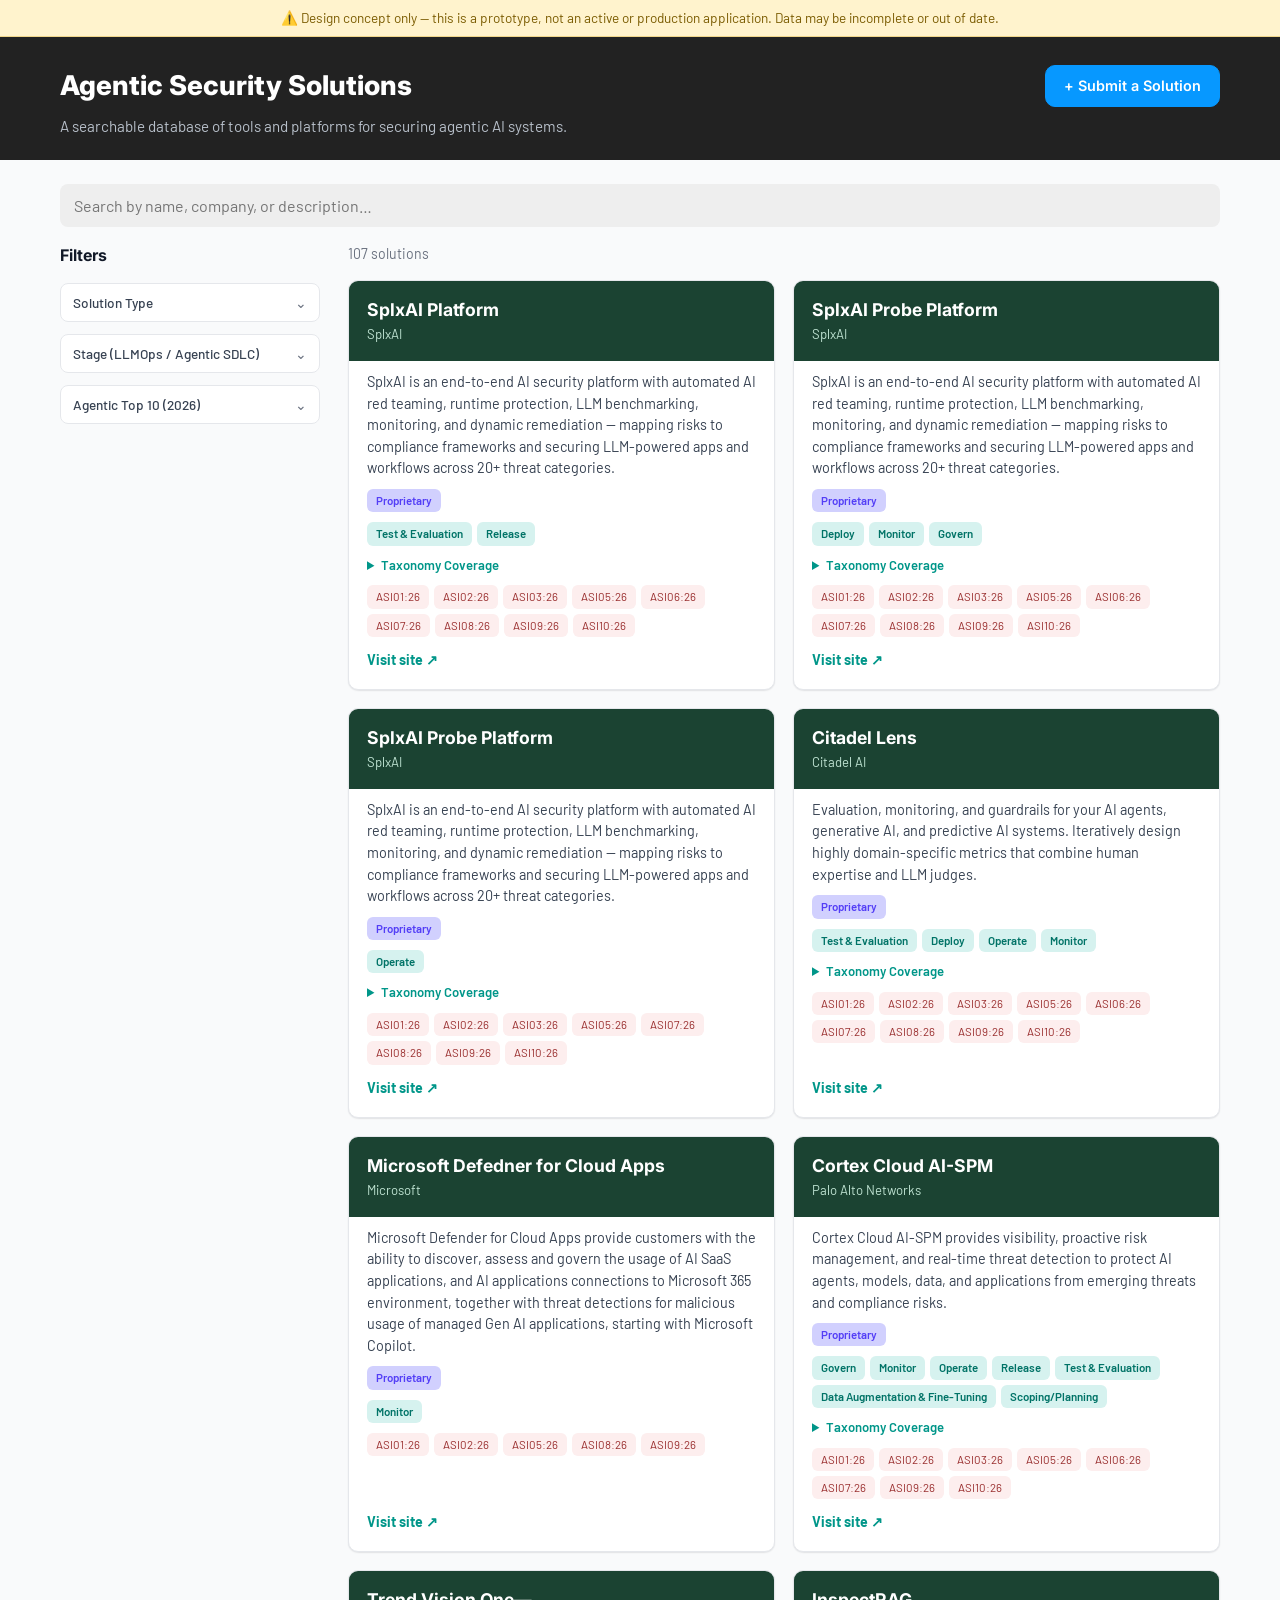
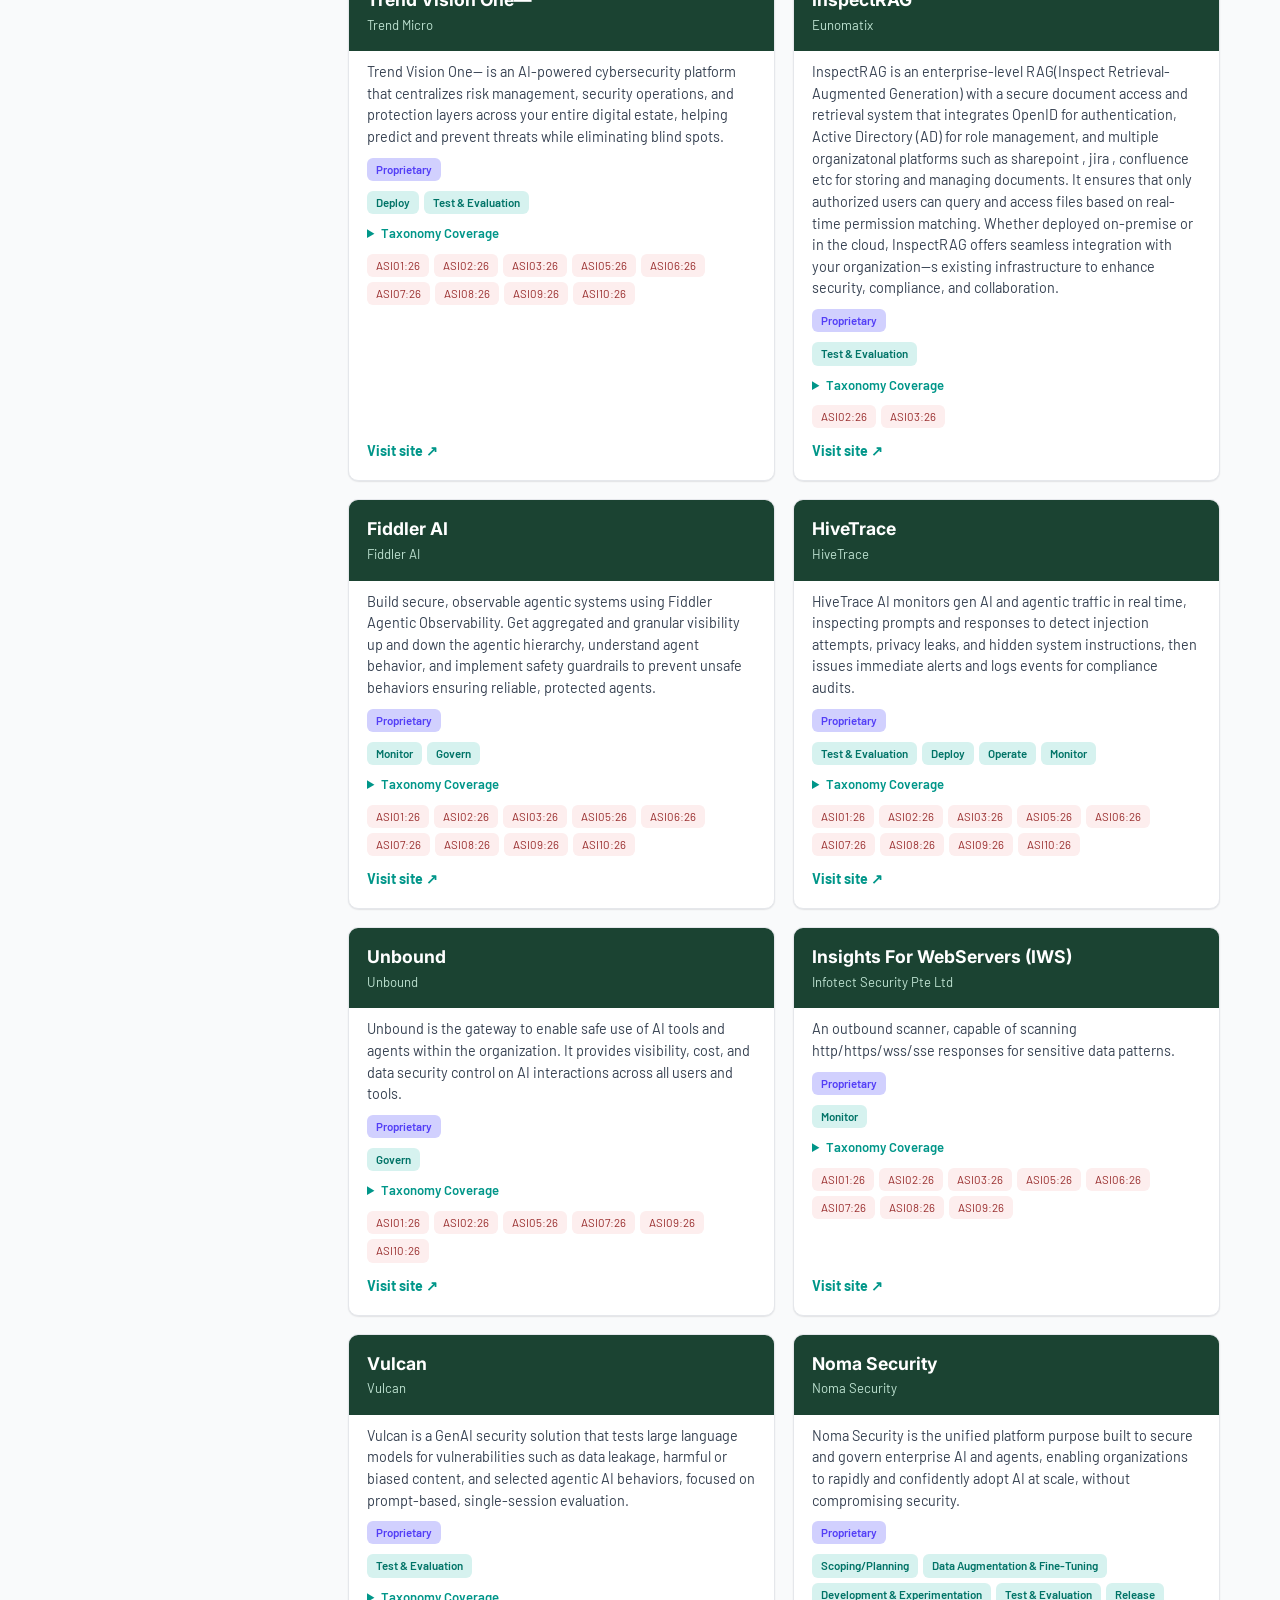
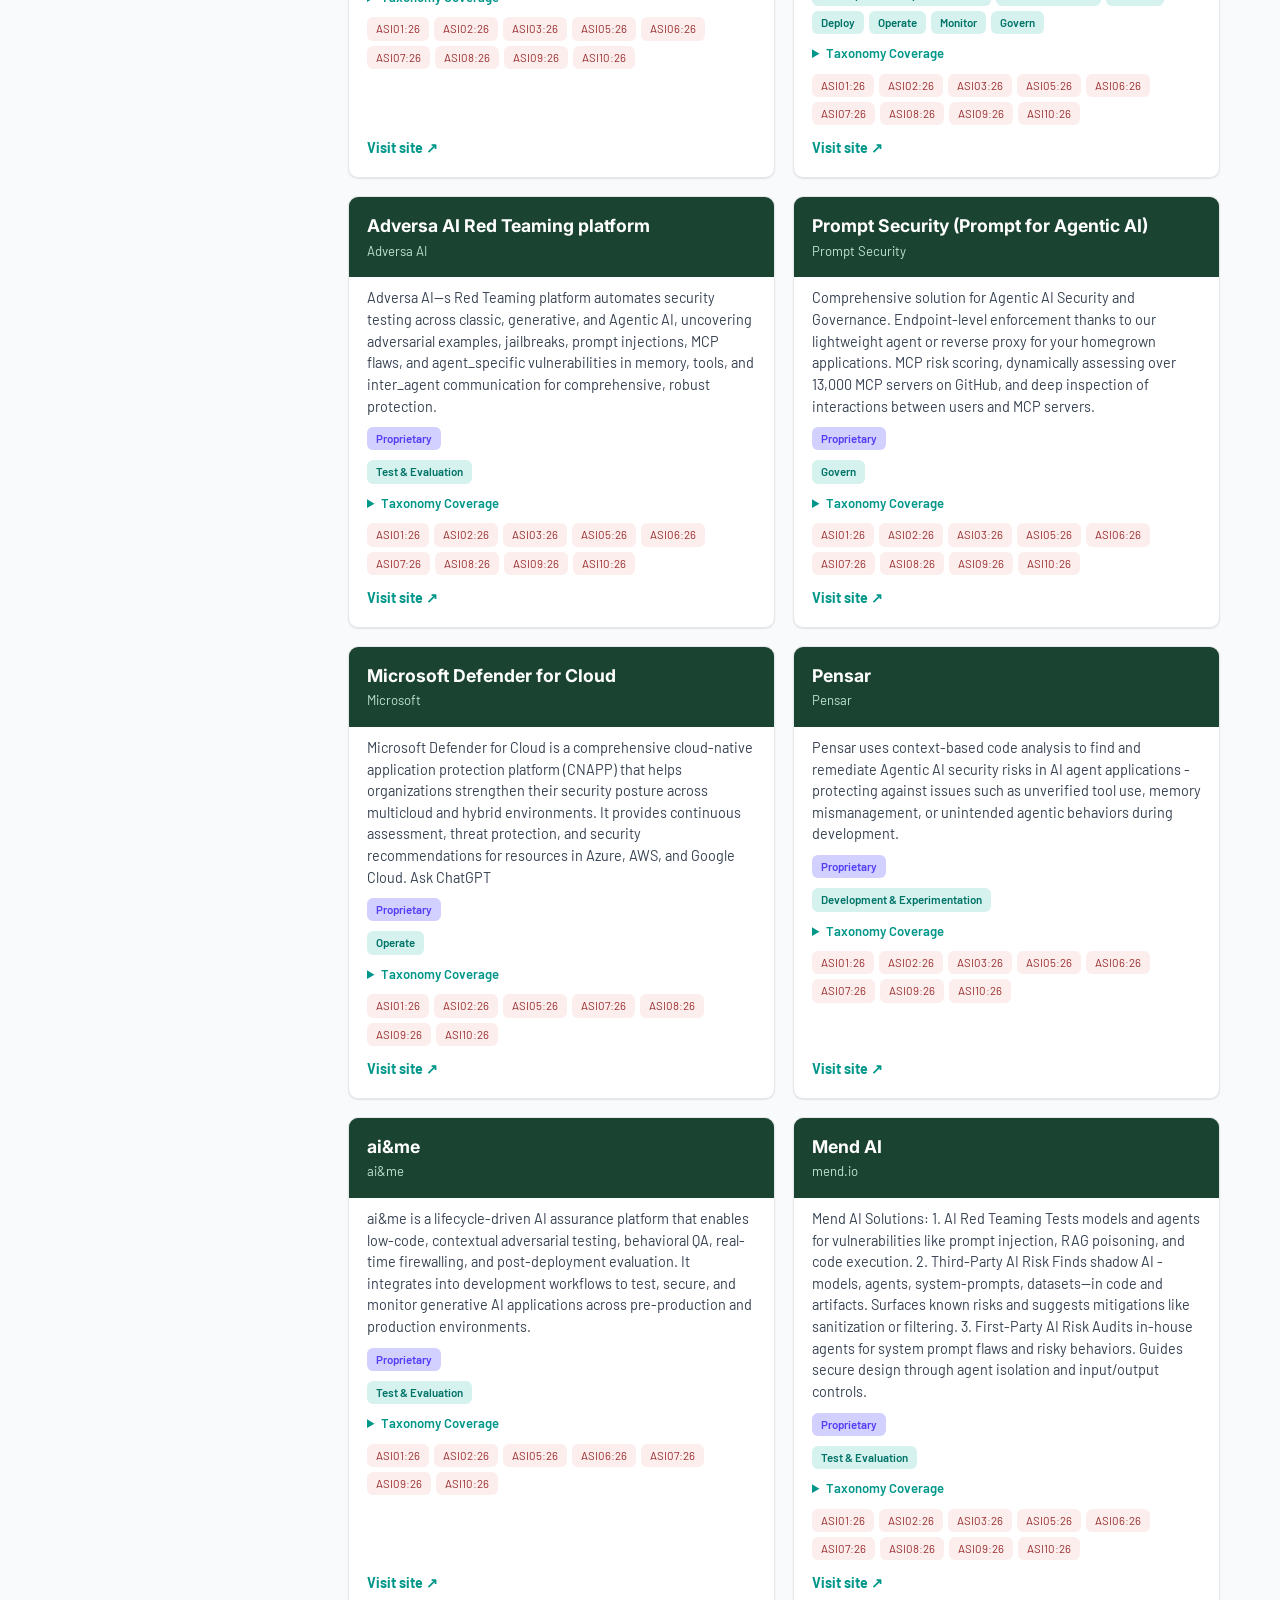
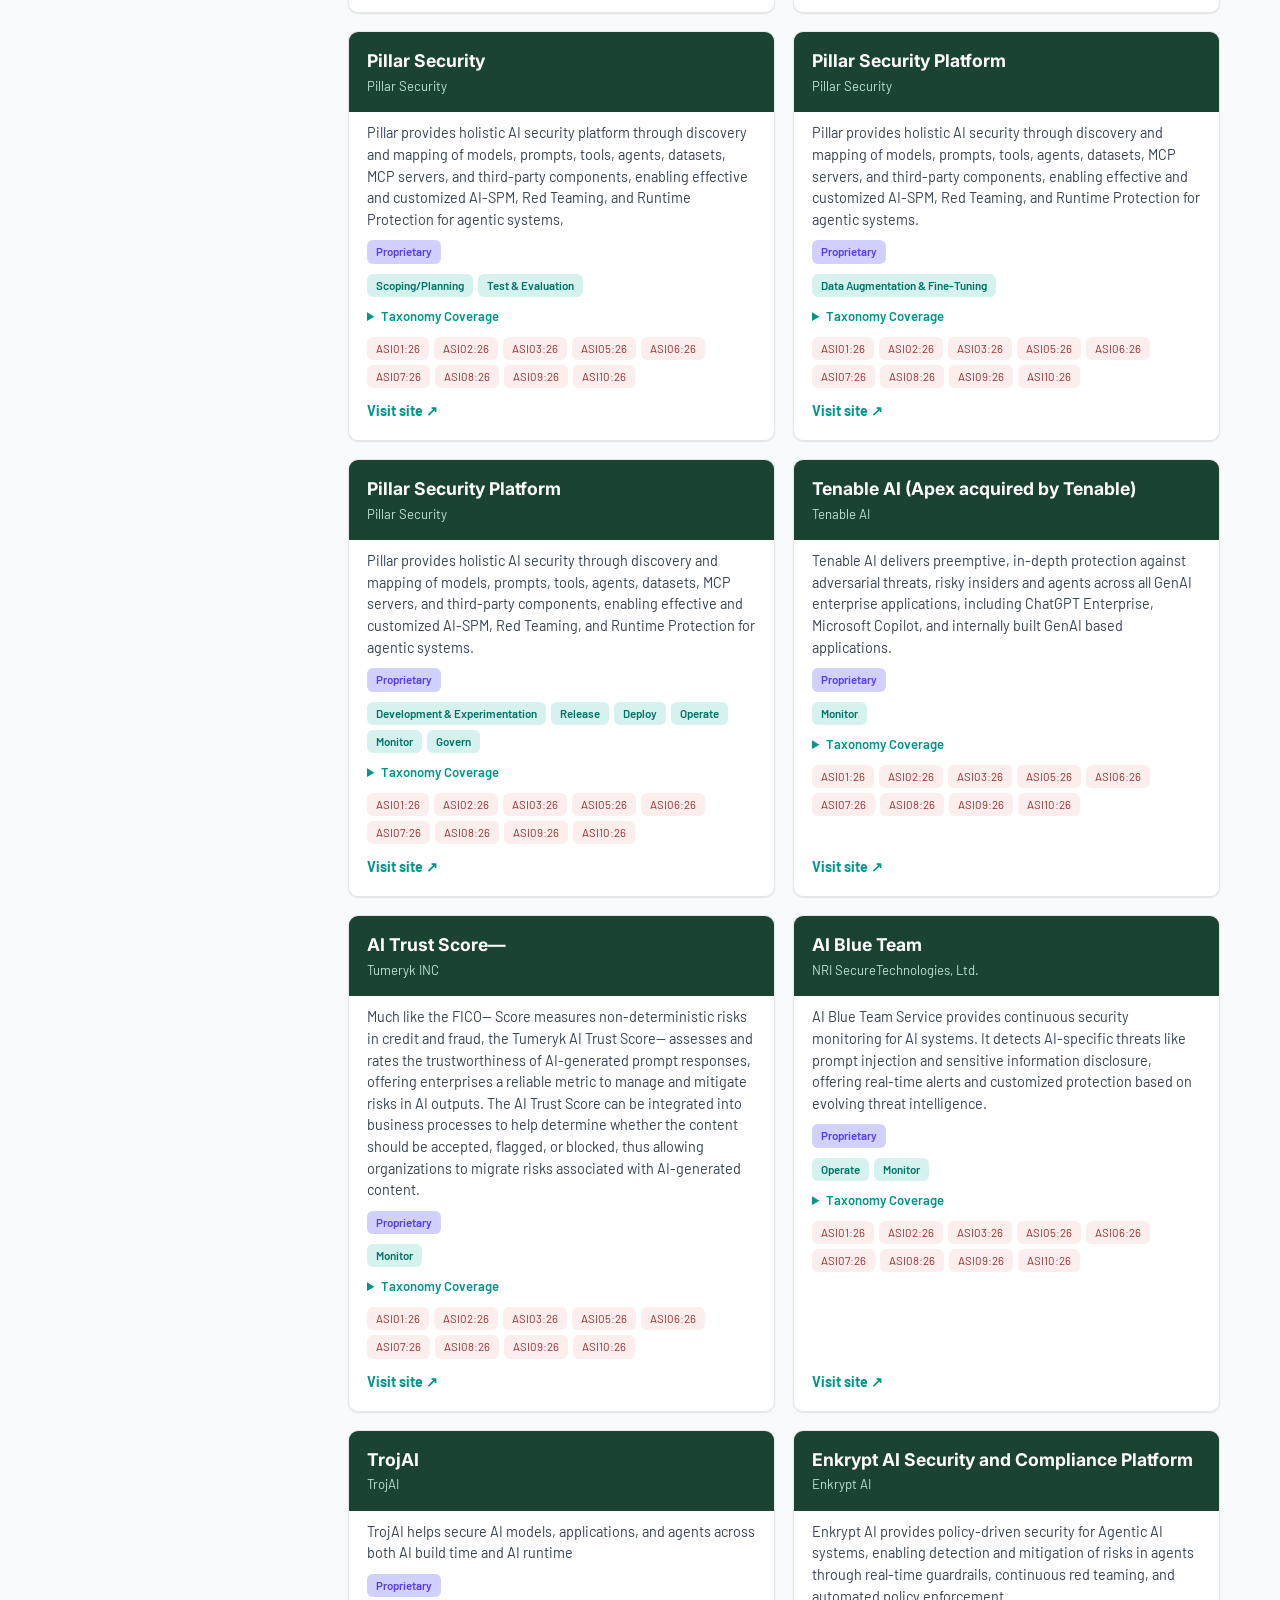
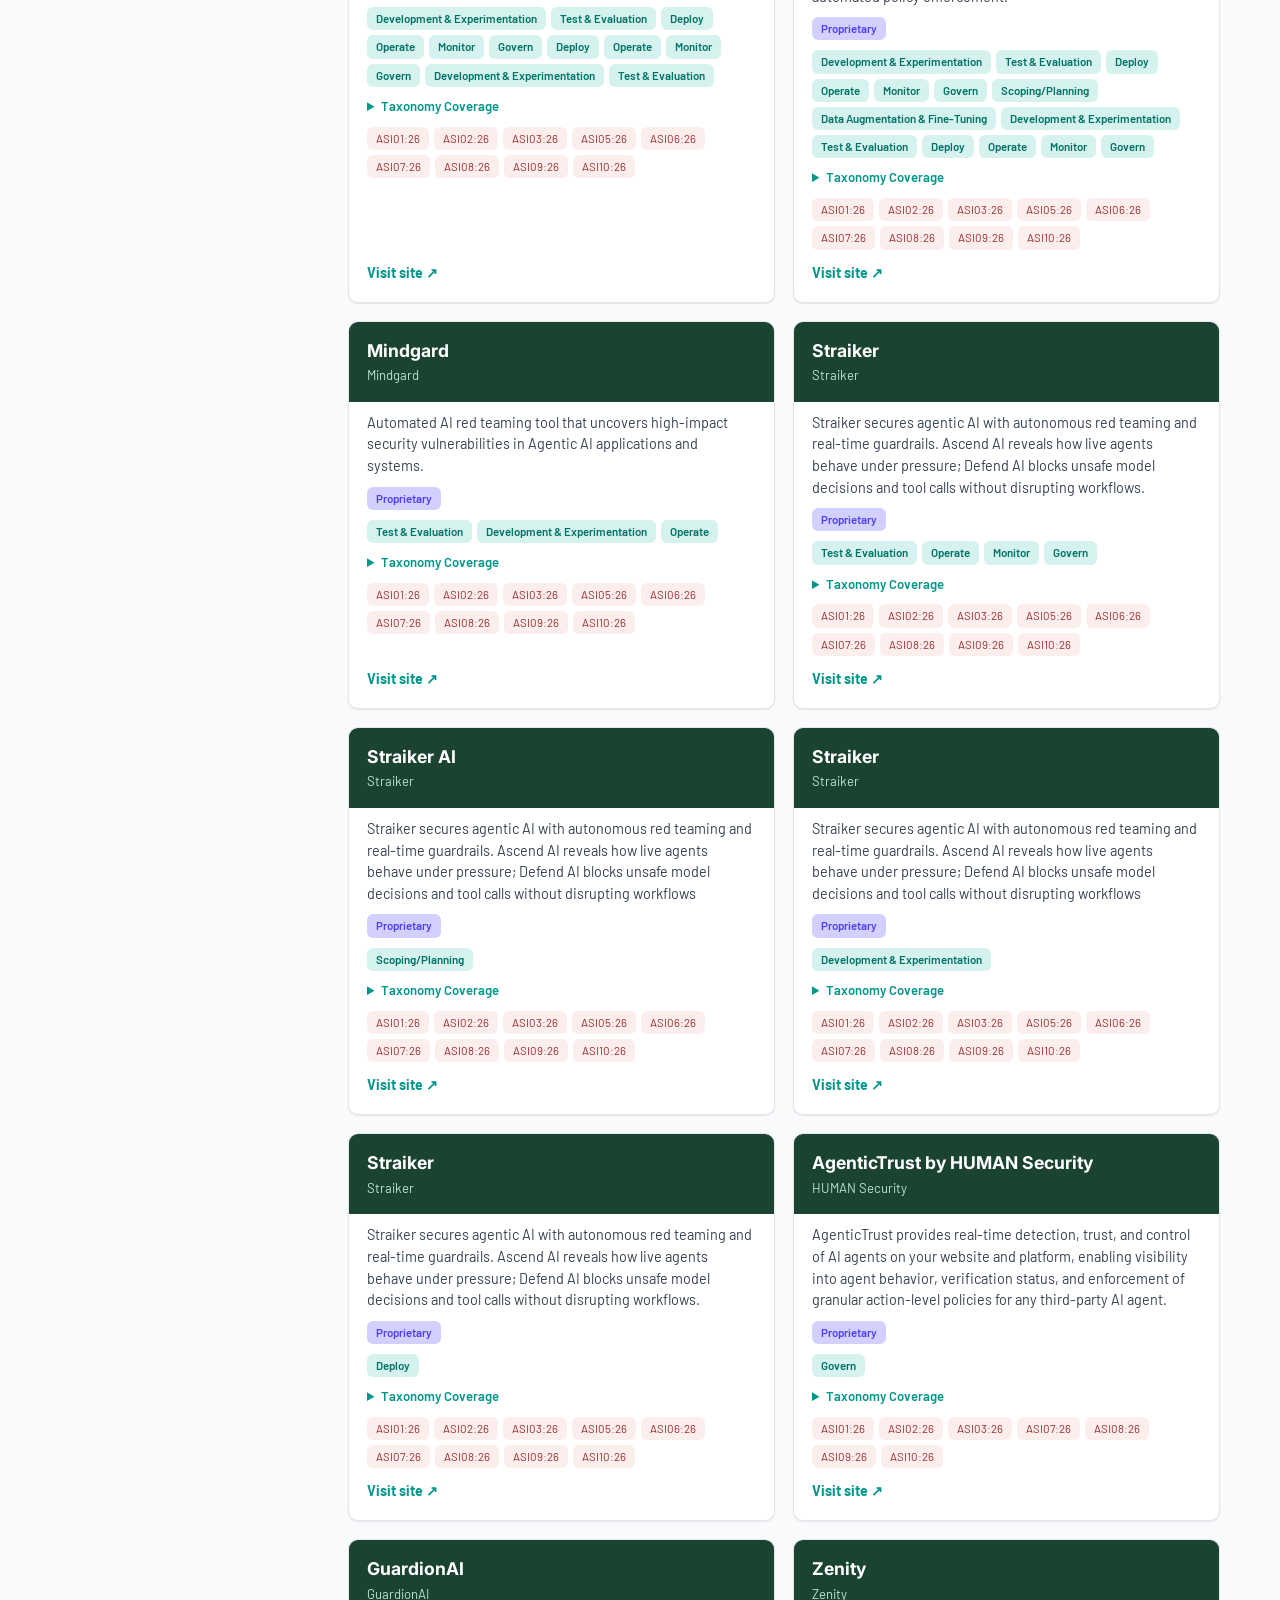
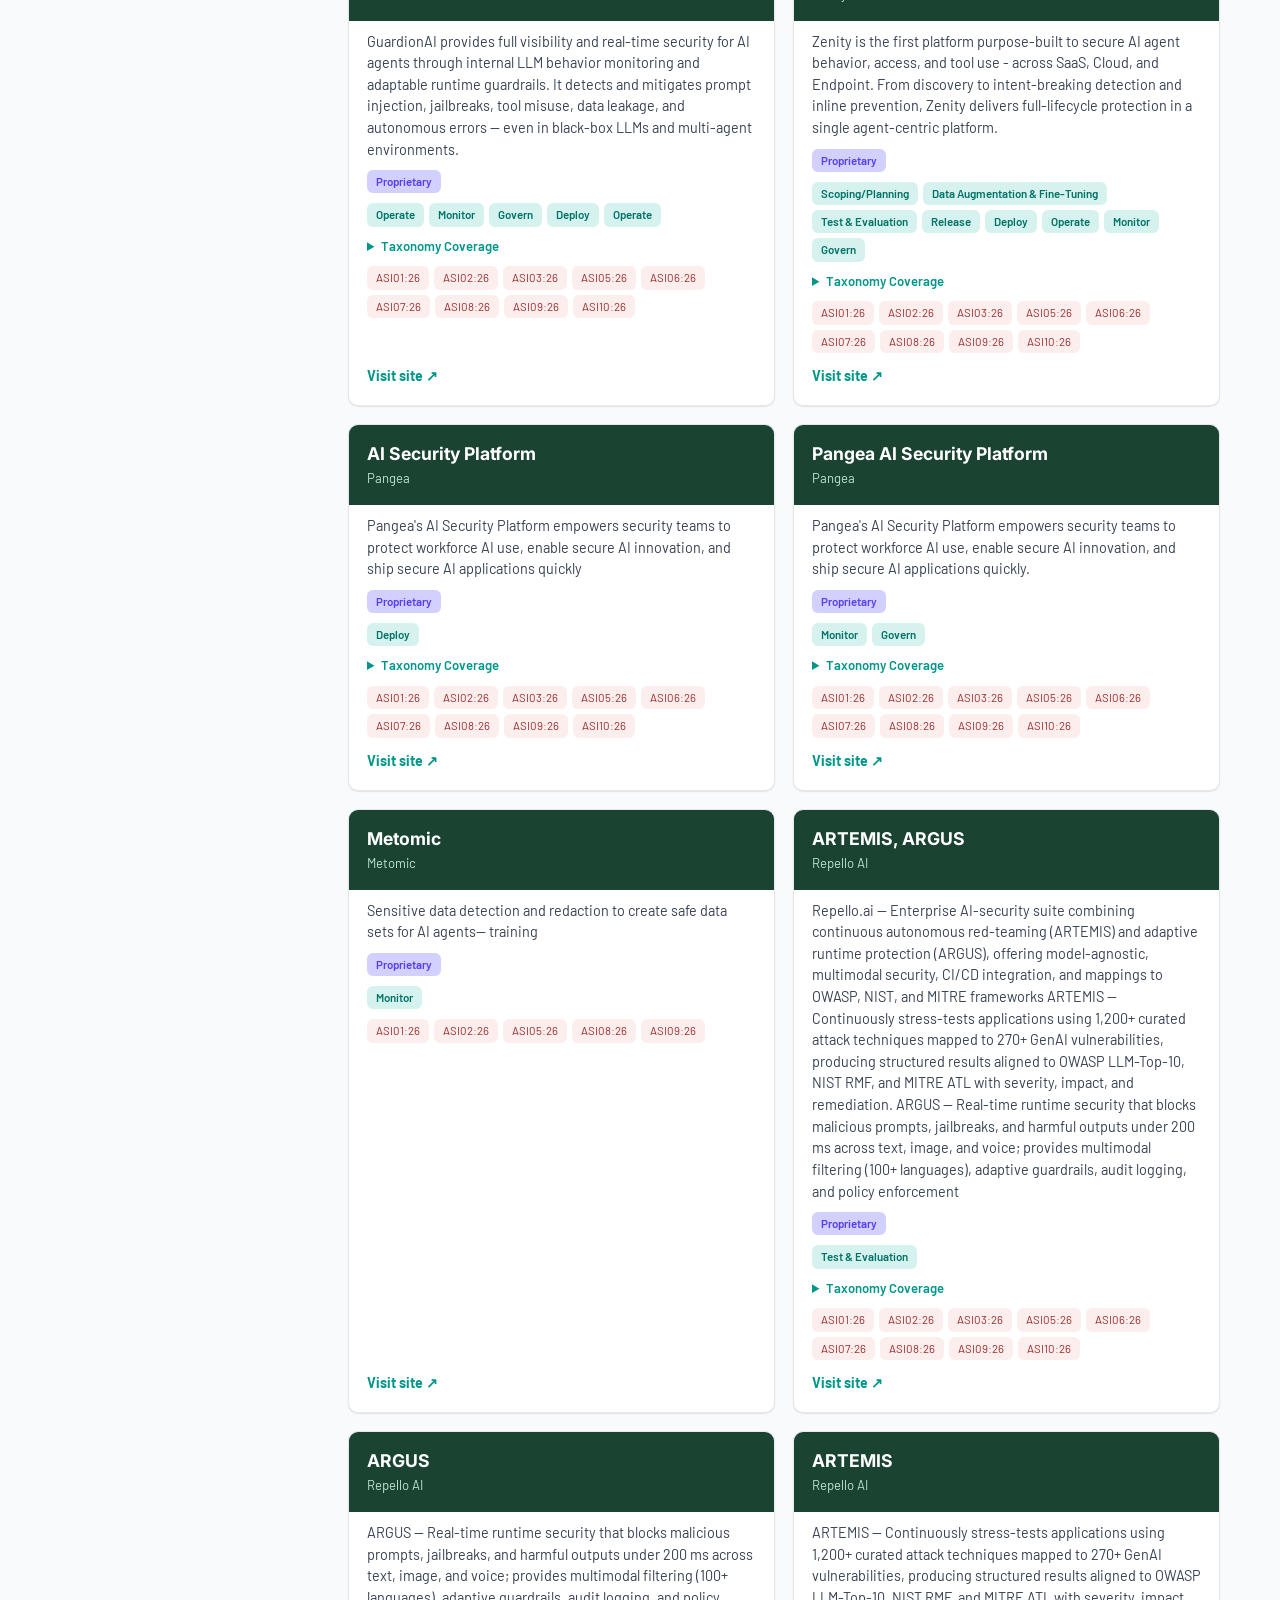
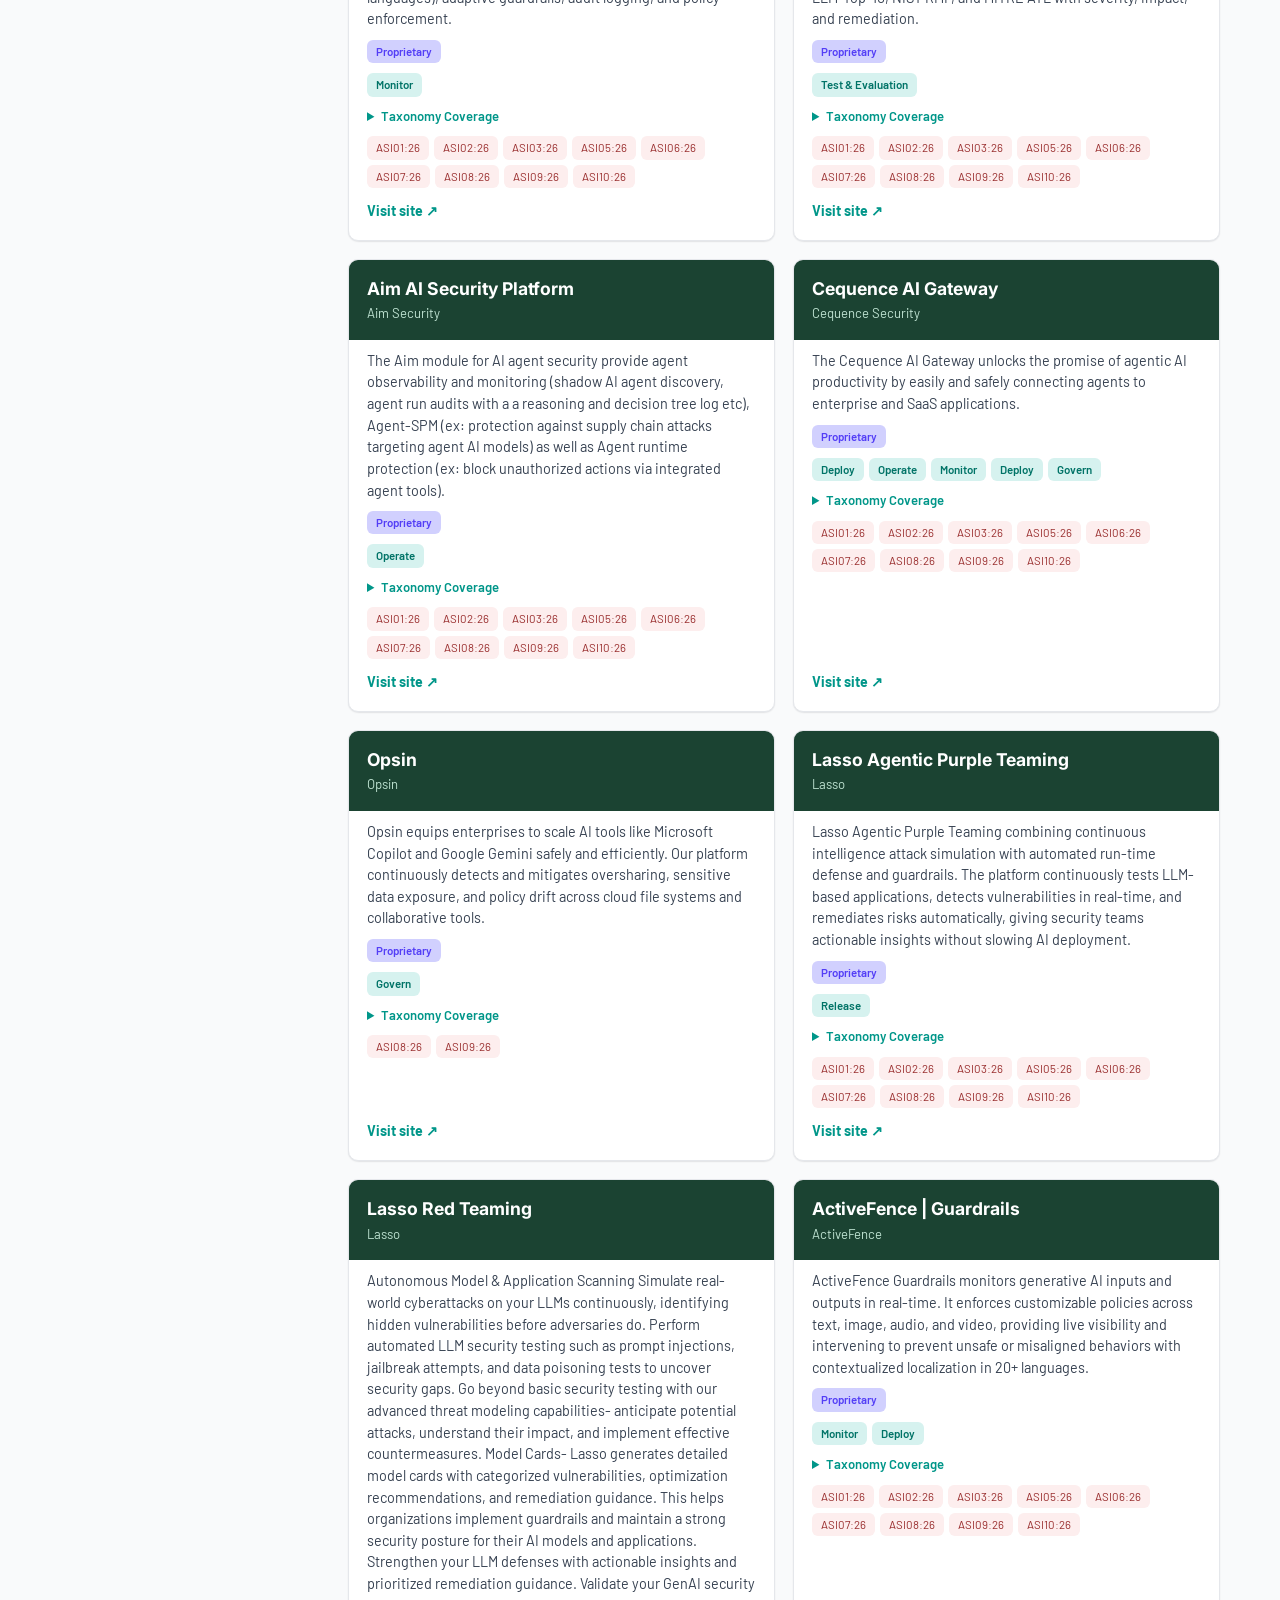
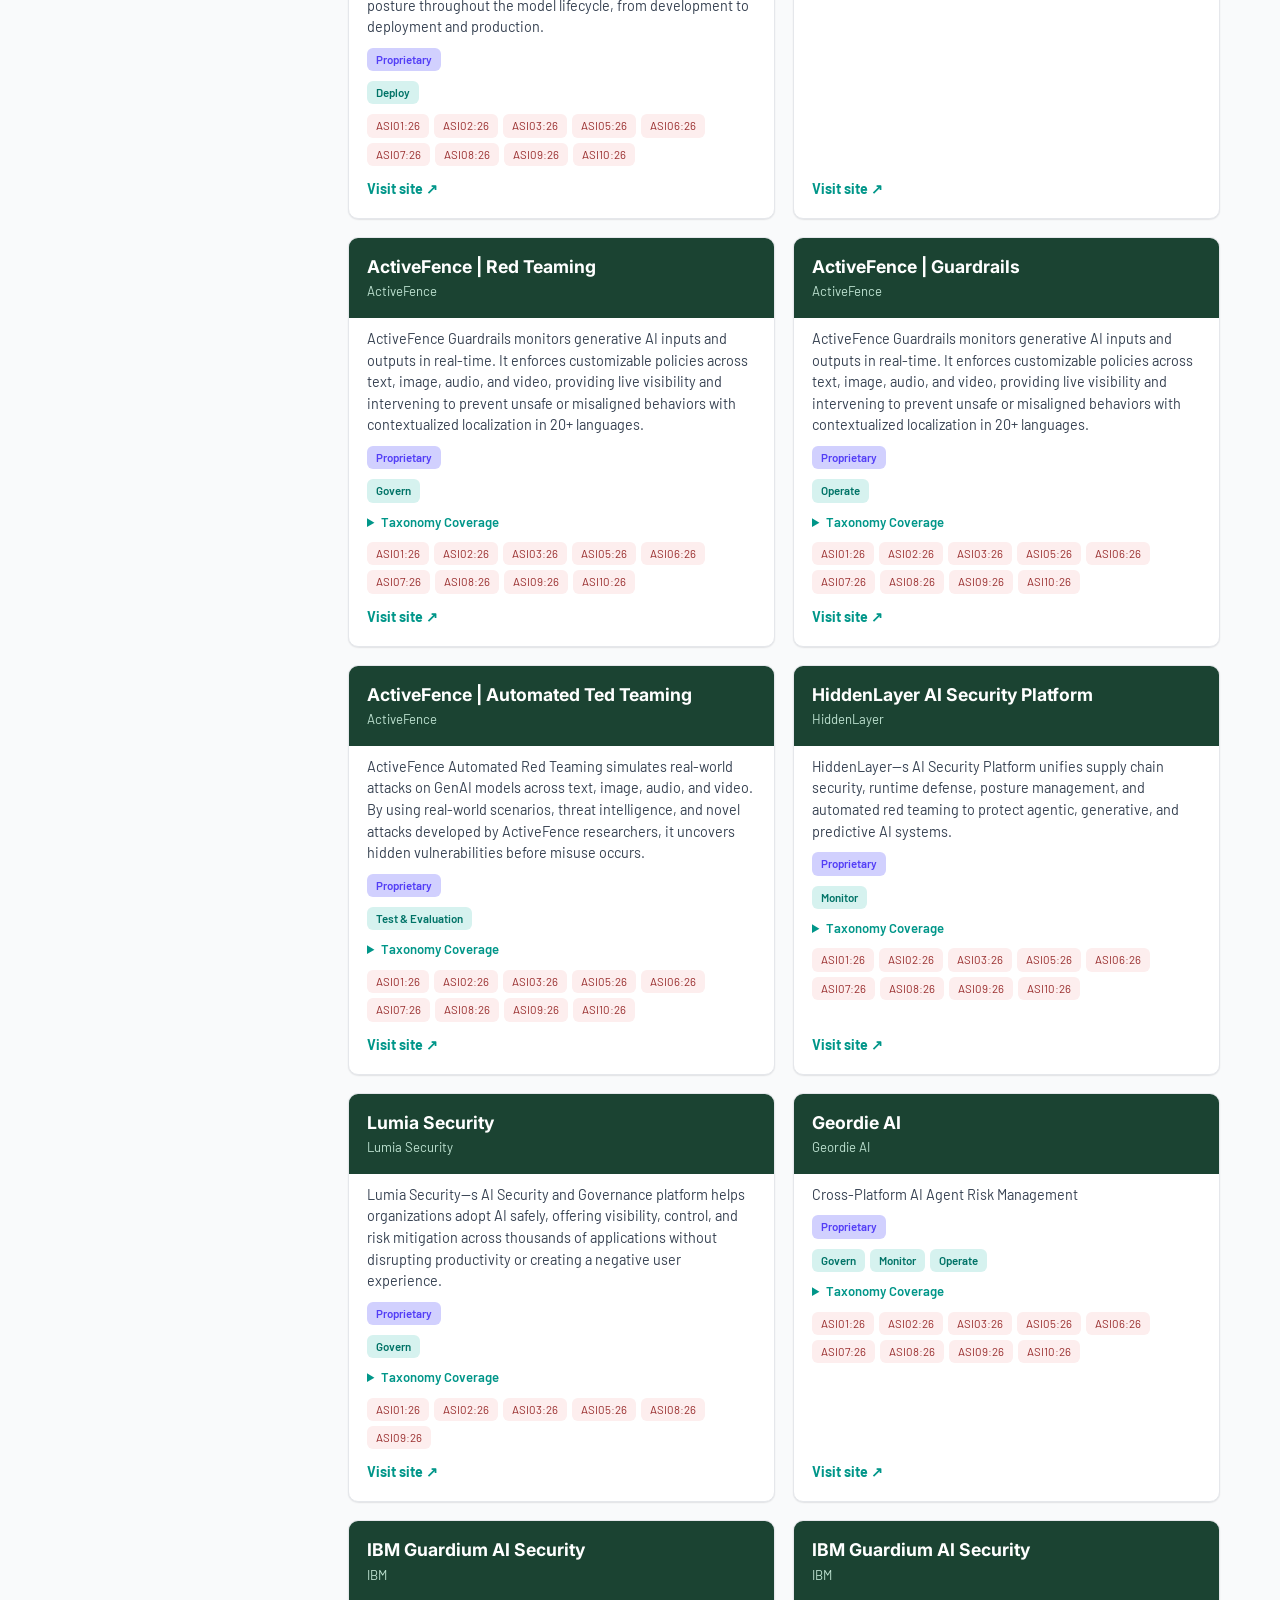
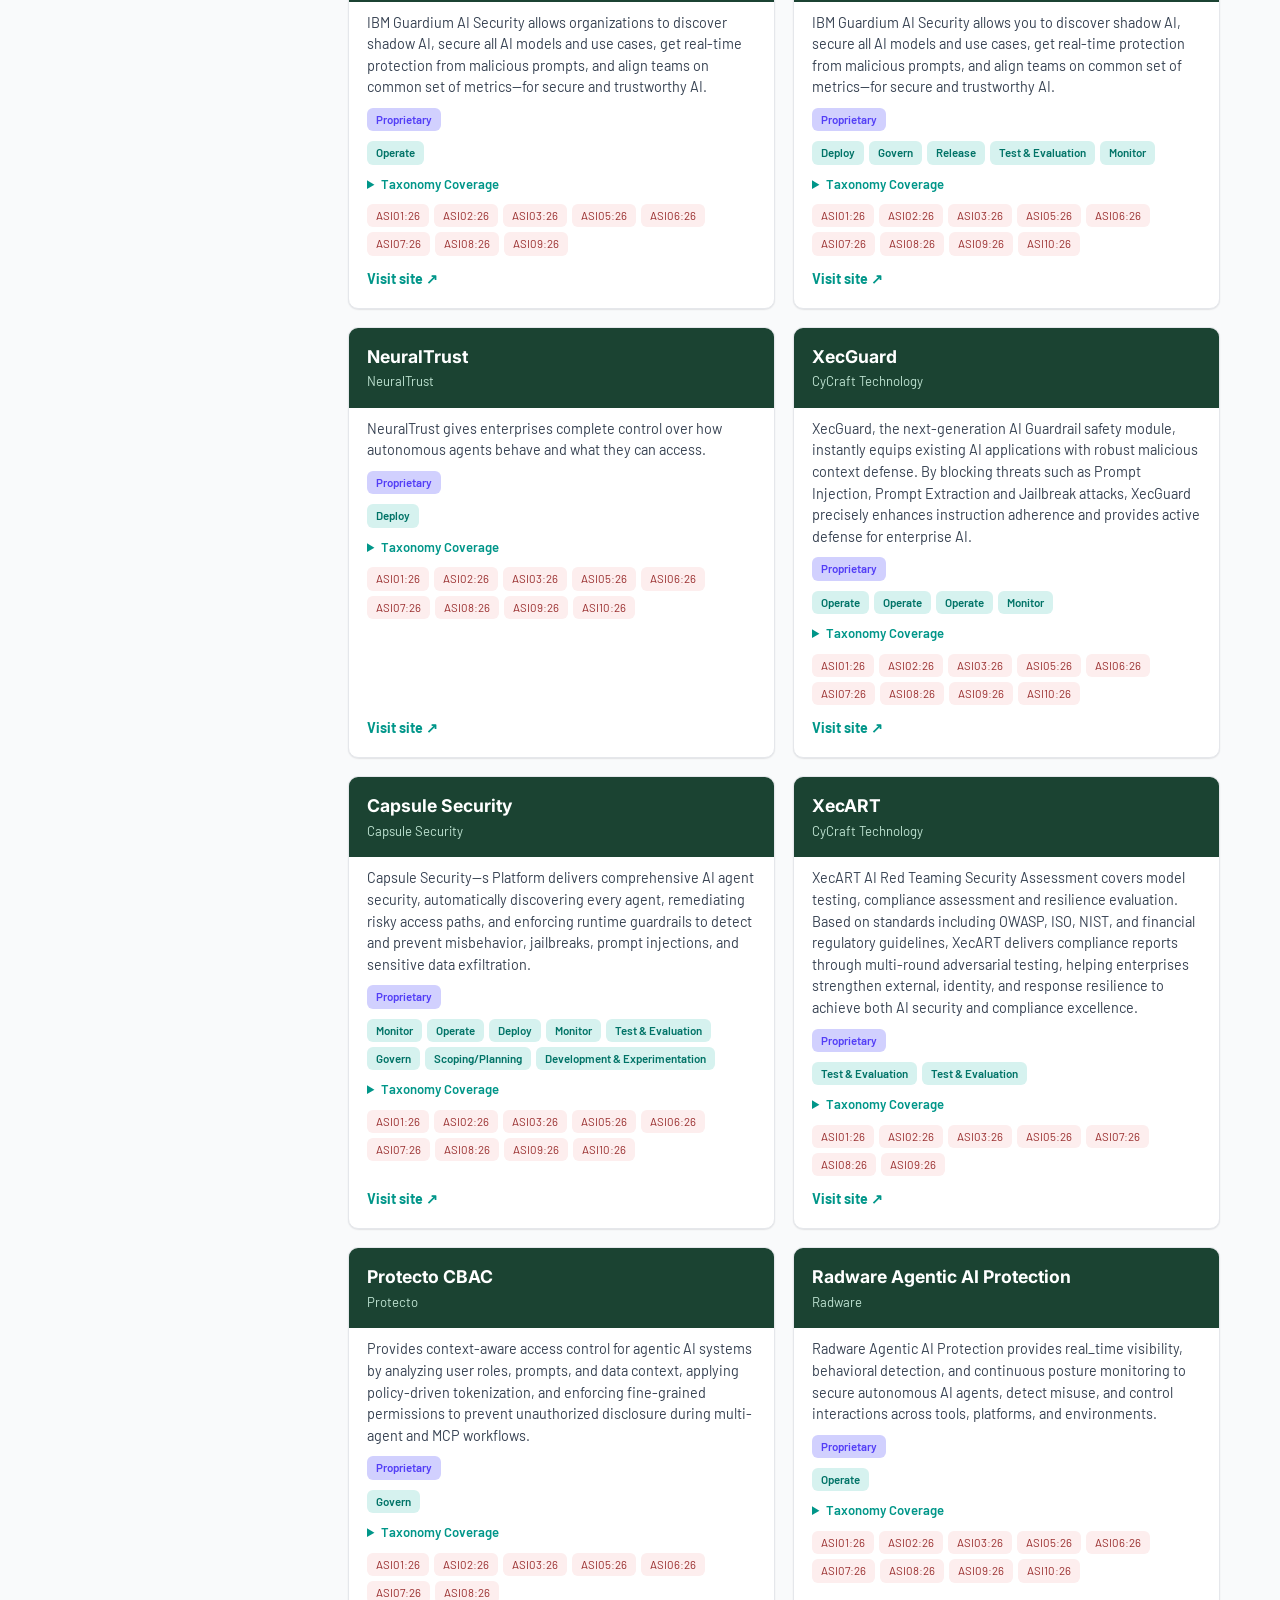
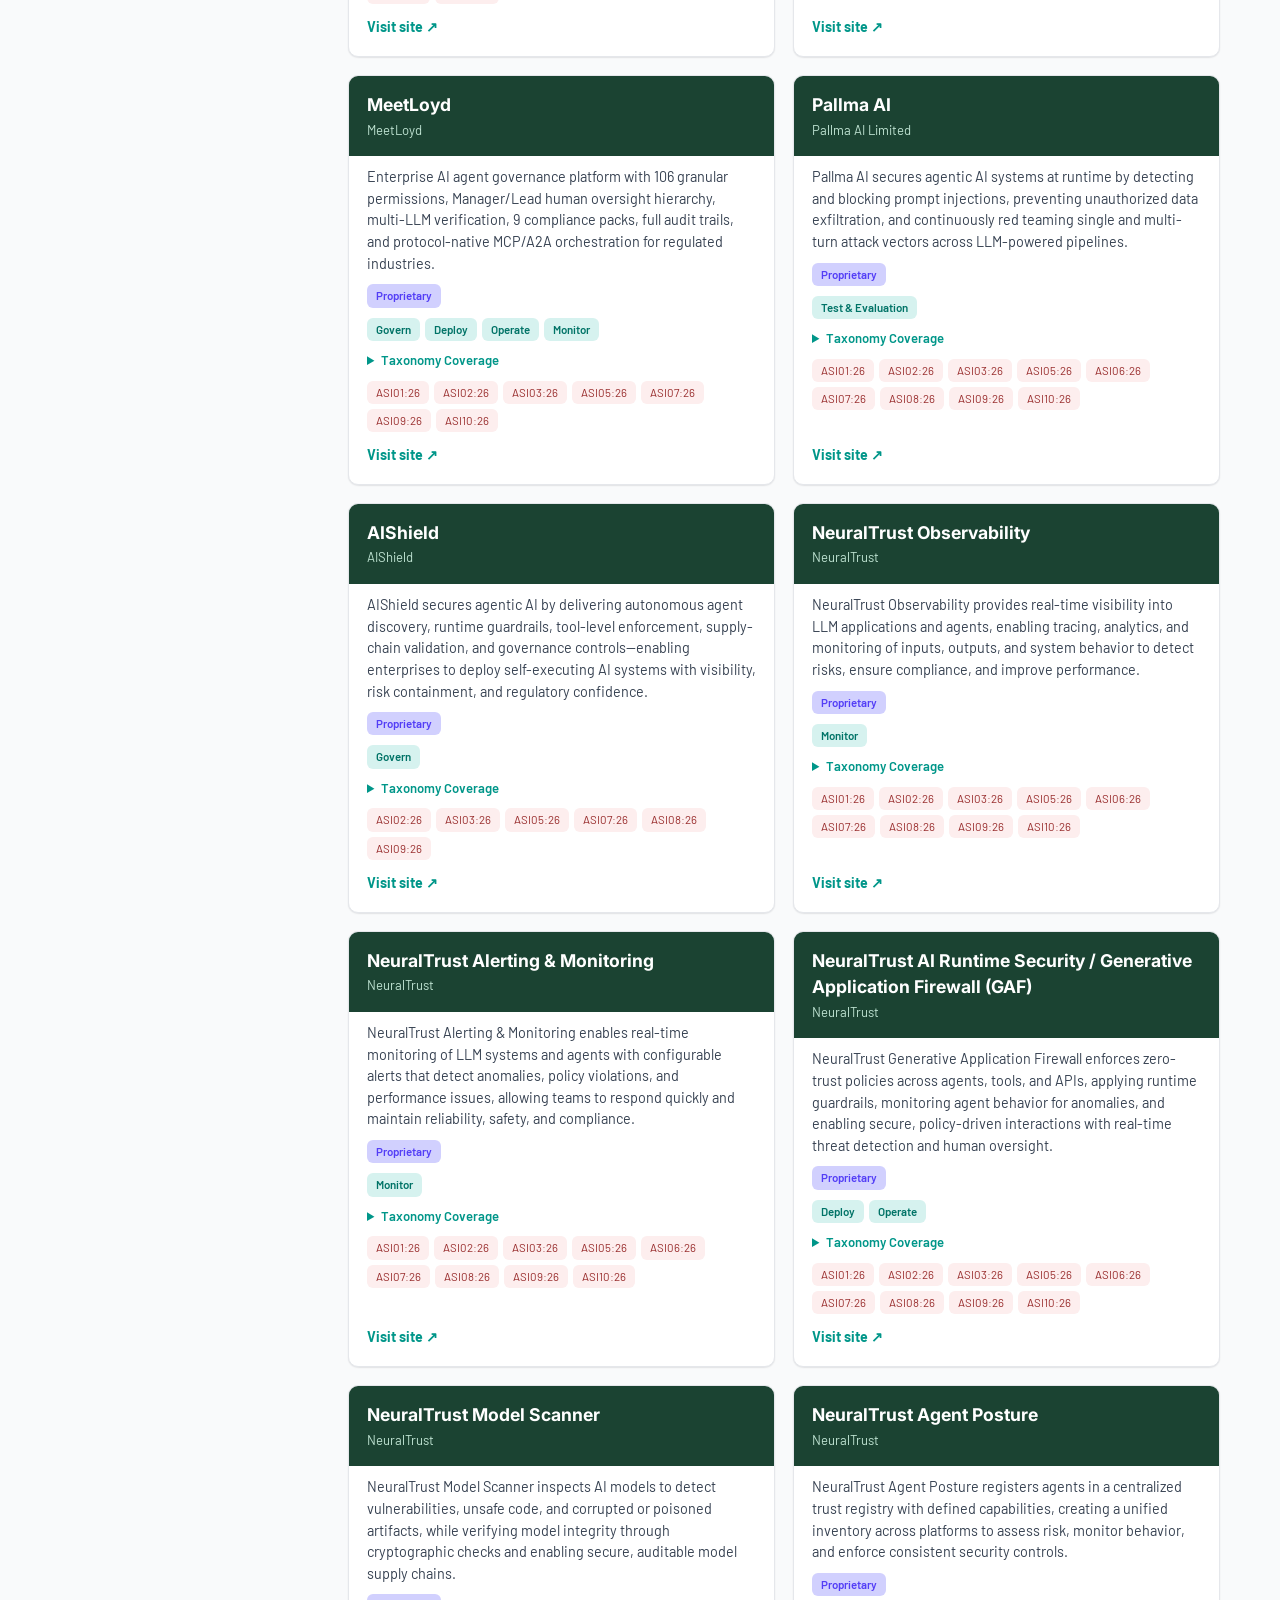
==== commit f8cd05f6: "Redesign filters as sidebar dropdown-multiselects; simplify card layout - Revert card layout to a si" ====
--- a/index.html
+++ b/index.html
@@ -26,35 +26,46 @@
 </header>
 
 <main class="wrap">
-  <section class="controls">
-    <input id="search" type="search" placeholder="Search by name, company, or description…" aria-label="Search solutions">
+  <input id="search" type="search" placeholder="Search by name, company, or description…" aria-label="Search solutions">
 
-    <div class="facets">
-      <div class="facet" data-facet="solution_types">
-        <h3>Solution Type</h3>
-        <div class="facet-options" id="facet-solution_types"></div>
+  <div class="layout">
+    <aside class="filters-sidebar">
+      <h2 class="filters-heading">Filters</h2>
+
+      <div class="facet-dropdown" data-facet="solution_types">
+        <button type="button" class="facet-toggle" aria-haspopup="true" aria-expanded="false">
+          <span class="facet-toggle-label">Solution Type</span>
+          <span class="facet-toggle-chevron" aria-hidden="true">⌄</span>
+        </button>
+        <div class="facet-panel" id="facet-solution_types"></div>
       </div>
-      <div class="facet" data-facet="llmops_stages">
-        <h3>LLMOps Stage</h3>
-        <div class="facet-options" id="facet-llmops_stages"></div>
+
+      <div class="facet-dropdown" data-facet="stage">
+        <button type="button" class="facet-toggle" aria-haspopup="true" aria-expanded="false">
+          <span class="facet-toggle-label">Stage (LLMOps / Agentic SDLC)</span>
+          <span class="facet-toggle-chevron" aria-hidden="true">⌄</span>
+        </button>
+        <div class="facet-panel" id="facet-stage"></div>
       </div>
-      <div class="facet" data-facet="sldc_stages">
-        <h3>Agentic SDLC Phase</h3>
-        <div class="facet-options" id="facet-sldc_stages"></div>
+
+      <div class="facet-dropdown" data-facet="top10_2026">
+        <button type="button" class="facet-toggle" aria-haspopup="true" aria-expanded="false">
+          <span class="facet-toggle-label">Agentic Top 10 (2026)</span>
+          <span class="facet-toggle-chevron" aria-hidden="true">⌄</span>
+        </button>
+        <div class="facet-panel" id="facet-top10_2026"></div>
       </div>
-      <div class="facet" data-facet="top10_2026">
-        <h3>Agentic Top 10 (2026)</h3>
-        <div class="facet-options" id="facet-top10_2026"></div>
-      </div>
+
+      <div class="active-filters" id="active-filters"></div>
+    </aside>
+
+    <div class="content">
+      <p class="result-count" id="result-count"></p>
+
+      <section id="cards" class="cards" aria-live="polite"></section>
+      <p id="empty-state" class="empty-state" hidden>No solutions match your filters.</p>
     </div>
-
-    <div class="active-filters" id="active-filters"></div>
-  </section>
-
-  <p class="result-count" id="result-count"></p>
-
-  <section id="cards" class="cards" aria-live="polite"></section>
-  <p id="empty-state" class="empty-state" hidden>No solutions match your filters.</p>
+  </div>
 </main>
 
 <footer class="site-footer">
@@ -65,29 +76,20 @@
 
 <template id="card-template">
   <article class="card">
-    <div class="card-stagebar"></div>
-    <div class="card-body">
-      <div class="card-meta-row">
-        <div class="card-meta-text">
-          <span class="meta-label">Company / Project:</span>
-          <span class="card-company"></span>
-        </div>
-        <div class="card-tags-types"></div>
-      </div>
-      <div class="card-solution-row">
-        <span class="meta-label">Solution:</span>
-        <h2 class="card-title"></h2>
-      </div>
-      <p class="card-description"></p>
-      <div class="card-tags card-tags-llmops"></div>
-      <details class="card-details">
-        <summary>Secops Coverage</summary>
-        <div class="card-sldc"></div>
-      </details>
-      <div class="card-tags card-tags-risks"></div>
+    <div class="card-head">
+      <h2 class="card-title"></h2>
+      <span class="card-company"></span>
     </div>
+    <p class="card-description"></p>
+    <div class="card-tags card-tags-types"></div>
+    <div class="card-tags card-tags-llmops"></div>
+    <details class="card-details">
+      <summary>Taxonomy Coverage</summary>
+      <div class="card-sldc"></div>
+    </details>
+    <div class="card-tags card-tags-risks"></div>
     <div class="card-footer">
-      <a class="card-link" target="_blank" rel="noopener noreferrer">Visit site <span aria-hidden="true">↗</span></a>
+      <a class="card-link" target="_blank" rel="noopener noreferrer">Visit site ↗</a>
     </div>
   </article>
 </template>
--- a/styles.css
+++ b/styles.css
@@ -20,8 +20,15 @@
   --type-badge-bg: #d1d0fe;
   --type-badge-text: #533ef6;
 
-  --stagebar-bg: #2a1a3b;
-  --stagebar-text: #ffffff;
+  --llmops-tag-bg: #d6f2ef;
+  --llmops-tag-text: #007367;
+
+  --risk-bg: #fdeeee;
+  --risk-text: #9a3030;
+
+  --card-head-bg: #1b4332;
+  --card-head-text: #ffffff;
+  --card-head-text-muted: #bfe3d2;
 
   --shadow: 0 1px 2px rgba(20, 24, 33, 0.06), 0 1px 1px rgba(20, 24, 33, 0.04);
   --radius: 10px;
@@ -45,6 +52,16 @@
 
     --type-badge-bg: #322a5c;
     --type-badge-text: #b9b3ff;
+
+    --llmops-tag-bg: #163832;
+    --llmops-tag-text: #6cd9c8;
+
+    --risk-bg: #2e1f22;
+    --risk-text: #e08a8a;
+
+    --card-head-bg: #12291e;
+    --card-head-text: #f4f5f7;
+    --card-head-text-muted: #9cc4b1;
 
     --shadow: 0 1px 2px rgba(0, 0, 0, 0.4);
   }
@@ -62,6 +79,13 @@
   --tag-text: #6b7280;
   --type-badge-bg: #d1d0fe;
   --type-badge-text: #533ef6;
+  --llmops-tag-bg: #d6f2ef;
+  --llmops-tag-text: #007367;
+  --risk-bg: #fdeeee;
+  --risk-text: #9a3030;
+  --card-head-bg: #1b4332;
+  --card-head-text: #ffffff;
+  --card-head-text-muted: #bfe3d2;
 }
 
 :root[data-theme="dark"] {
@@ -76,6 +100,13 @@
   --tag-text: #b7c2dd;
   --type-badge-bg: #322a5c;
   --type-badge-text: #b9b3ff;
+  --llmops-tag-bg: #163832;
+  --llmops-tag-text: #6cd9c8;
+  --risk-bg: #2e1f22;
+  --risk-text: #e08a8a;
+  --card-head-bg: #12291e;
+  --card-head-text: #f4f5f7;
+  --card-head-text-muted: #9cc4b1;
 }
 
 * { box-sizing: border-box; }
@@ -147,8 +178,33 @@
   padding-bottom: 48px;
 }
 
-.controls {
-  margin-bottom: 8px;
+.layout {
+  display: flex;
+  align-items: flex-start;
+  gap: 28px;
+}
+
+.filters-sidebar {
+  width: 260px;
+  flex-shrink: 0;
+  display: flex;
+  flex-direction: column;
+  gap: 12px;
+  position: sticky;
+  top: 20px;
+}
+
+.filters-heading {
+  margin: 0 0 4px;
+  font-family: var(--font-heading);
+  font-size: 1rem;
+  font-weight: 700;
+  color: var(--text-strong);
+}
+
+.content {
+  flex: 1;
+  min-width: 0;
 }
 
 #search {
@@ -174,58 +230,105 @@
   outline-offset: 1px;
 }
 
-.facets {
-  display: grid;
-  grid-template-columns: repeat(auto-fit, minmax(220px, 1fr));
-  gap: 16px;
-  margin-bottom: 12px;
-}
-
-.facet h3 {
-  margin: 0 0 8px;
-  font-family: var(--font-heading);
-  font-size: 0.78rem;
+.facet-dropdown {
+  position: relative;
+}
+
+.facet-toggle {
+  width: 100%;
+  display: flex;
+  align-items: center;
+  justify-content: space-between;
+  gap: 8px;
+  padding: 10px 12px;
+  border-radius: 8px;
+  border: 1px solid var(--border);
+  background: var(--bg-card);
+  color: var(--text);
+  font-family: var(--font-body);
+  font-size: 0.85rem;
+  font-weight: 500;
+  cursor: pointer;
+  text-align: left;
+}
+
+.facet-toggle:hover {
+  border-color: var(--accent-teal);
+}
+
+.facet-dropdown.open .facet-toggle {
+  border-color: var(--accent-teal);
+}
+
+.facet-toggle-label {
+  flex: 1;
+}
+
+.facet-toggle-count {
+  background: var(--accent-teal);
+  color: var(--accent-teal-contrast);
+  font-size: 0.72rem;
   font-weight: 700;
-  text-transform: uppercase;
-  letter-spacing: 0.04em;
+  border-radius: 999px;
+  padding: 1px 7px;
+}
+
+.facet-toggle-chevron {
   color: var(--text-muted);
-}
-
-.facet-options {
+  transition: transform 0.15s ease;
+}
+
+.facet-dropdown.open .facet-toggle-chevron {
+  transform: rotate(180deg);
+}
+
+.facet-panel {
+  display: none;
+  flex-direction: column;
+  gap: 2px;
+  position: absolute;
+  z-index: 20;
+  top: calc(100% + 4px);
+  left: 0;
+  min-width: 100%;
+  max-width: 320px;
+  max-height: 280px;
+  overflow-y: auto;
+  background: var(--bg-card);
+  border: 1px solid var(--border);
+  border-radius: 8px;
+  box-shadow: var(--shadow);
+  padding: 8px;
+}
+
+.facet-dropdown.open .facet-panel {
+  display: flex;
+}
+
+.facet-check {
+  display: flex;
+  align-items: center;
+  gap: 8px;
+  padding: 6px 8px;
+  border-radius: 6px;
+  font-size: 0.85rem;
+  color: var(--text);
+  cursor: pointer;
+  white-space: nowrap;
+}
+
+.facet-check:hover {
+  background: var(--tag-bg);
+}
+
+.facet-check input {
+  accent-color: var(--accent-teal);
+}
+
+.active-filters {
   display: flex;
   flex-wrap: wrap;
   gap: 6px;
-  max-height: 140px;
-  overflow-y: auto;
-  padding-right: 4px;
-}
-
-.facet-chip {
-  font-size: 0.78rem;
-  padding: 5px 12px;
-  border-radius: 999px;
-  border: none;
-  background: var(--tag-bg);
-  color: var(--tag-text);
-  cursor: pointer;
-  user-select: none;
-  white-space: nowrap;
-}
-
-.facet-chip:hover {
-  color: var(--accent-teal);
-}
-
-.facet-chip.active {
-  background: var(--accent-teal);
-  color: var(--accent-teal-contrast);
-}
-
-.active-filters {
-  display: flex;
-  flex-wrap: wrap;
-  gap: 6px;
-  margin: 4px 0 16px;
 }
 
 .active-filters:empty {
@@ -262,6 +365,17 @@
   cursor: pointer;
   padding: 4px 6px;
   font-weight: 600;
+  text-align: left;
+}
+
+@media (max-width: 860px) {
+  .layout {
+    flex-direction: column;
+  }
+  .filters-sidebar {
+    width: 100%;
+    position: static;
+  }
 }
 
 .result-count {
@@ -284,82 +398,35 @@
   box-shadow: var(--shadow);
   display: flex;
   flex-direction: column;
-}
-
-.card-stagebar {
-  background: var(--stagebar-bg);
-  color: var(--stagebar-text);
-  font-family: var(--font-heading);
-  font-size: 0.7rem;
-  font-weight: 700;
-  letter-spacing: 0.04em;
-  text-transform: uppercase;
-  padding: 10px 16px;
-}
-
-.card-stagebar:empty {
-  display: none;
-}
-
-.card-body {
-  padding: 16px 18px 4px;
+  gap: 10px;
+  padding-bottom: 18px;
+}
+
+.card-head {
+  background: var(--card-head-bg);
+  color: var(--card-head-text);
+  padding: 16px 18px;
   display: flex;
   flex-direction: column;
-  gap: 10px;
-  flex: 1;
-}
-
-.meta-label {
-  color: var(--text-muted);
-  font-size: 0.78rem;
-  margin-right: 4px;
-}
-
-.card-meta-row {
-  display: flex;
-  align-items: flex-start;
-  justify-content: space-between;
-  gap: 10px;
-  font-size: 0.85rem;
-}
-
-.card-company {
-  font-weight: 600;
-  color: var(--text);
-}
-
-.card-tags-types {
-  display: flex;
-  flex-wrap: wrap;
-  gap: 5px;
-  justify-content: flex-end;
-}
-
-.badge-type {
-  font-size: 0.72rem;
-  font-weight: 600;
-  padding: 4px 10px;
-  border-radius: 999px;
-  background: var(--type-badge-bg);
-  color: var(--type-badge-text);
-  white-space: nowrap;
-}
-
-.card-solution-row {
-  font-size: 0.85rem;
+  gap: 2px;
 }
 
 .card-title {
-  margin: 2px 0 0;
+  margin: 0;
   font-family: var(--font-heading);
   font-weight: 700;
   font-size: 1.1rem;
-  color: var(--text-strong);
-  display: inline;
+  color: var(--card-head-text);
+}
+
+.card-company {
+  font-size: 0.82rem;
+  color: var(--card-head-text-muted);
 }
 
 .card-description {
   margin: 0;
+  padding: 0 18px;
   font-size: 0.9rem;
   color: var(--text);
 }
@@ -368,6 +435,7 @@
   display: flex;
   flex-wrap: wrap;
   gap: 5px;
+  padding: 0 18px;
 }
 
 .tag {
@@ -376,6 +444,27 @@
   border-radius: 6px;
   background: var(--tag-bg);
   color: var(--tag-text);
+}
+
+.tag-type {
+  background: var(--type-badge-bg);
+  color: var(--type-badge-text);
+  font-weight: 600;
+}
+
+.tag-llmops {
+  background: var(--llmops-tag-bg);
+  color: var(--llmops-tag-text);
+  font-weight: 600;
+}
+
+.tag-risk {
+  background: var(--risk-bg);
+  color: var(--risk-text);
+}
+
+.card-details {
+  padding: 0 18px;
 }
 
 .card-details summary {
@@ -409,9 +498,8 @@
 }
 
 .card-footer {
-  margin-top: 8px;
-  padding: 10px 18px;
-  border-top: 1px solid var(--border);
+  margin-top: auto;
+  padding: 0 18px;
 }
 
 .card-link {
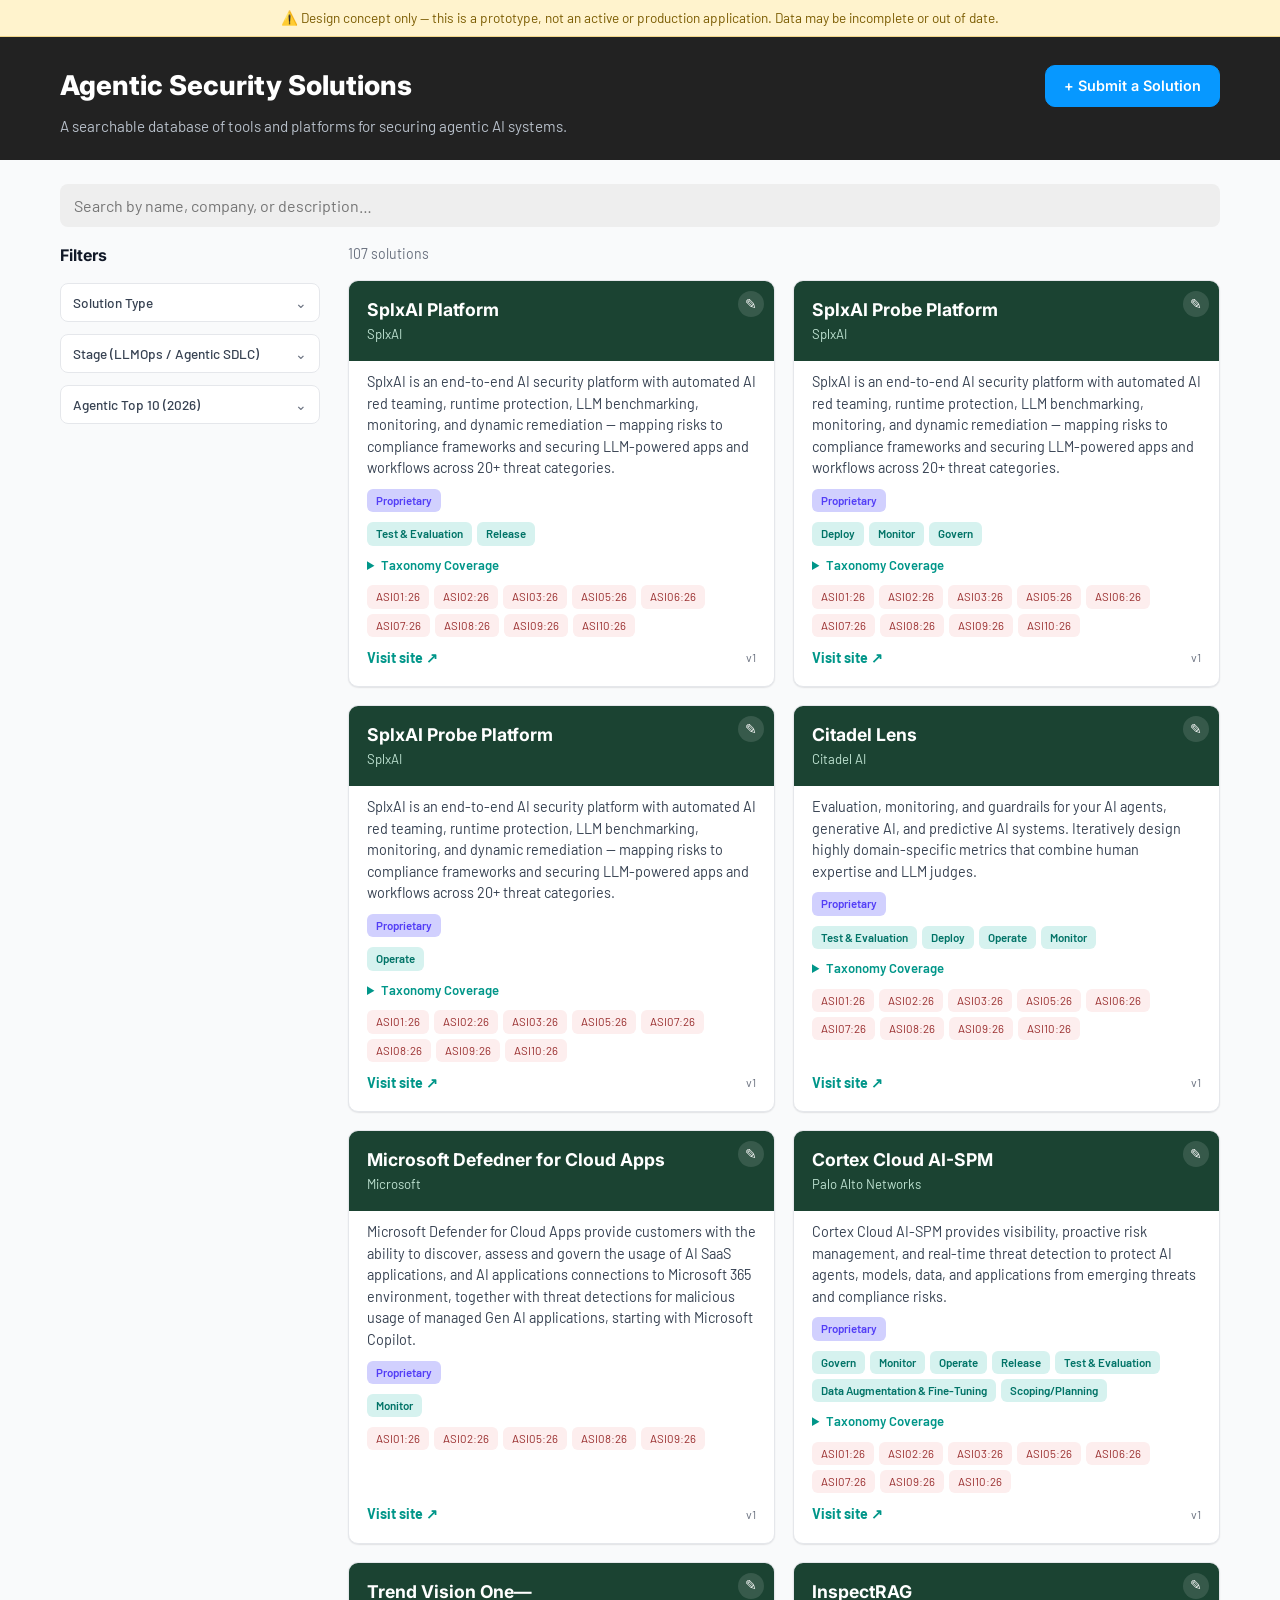
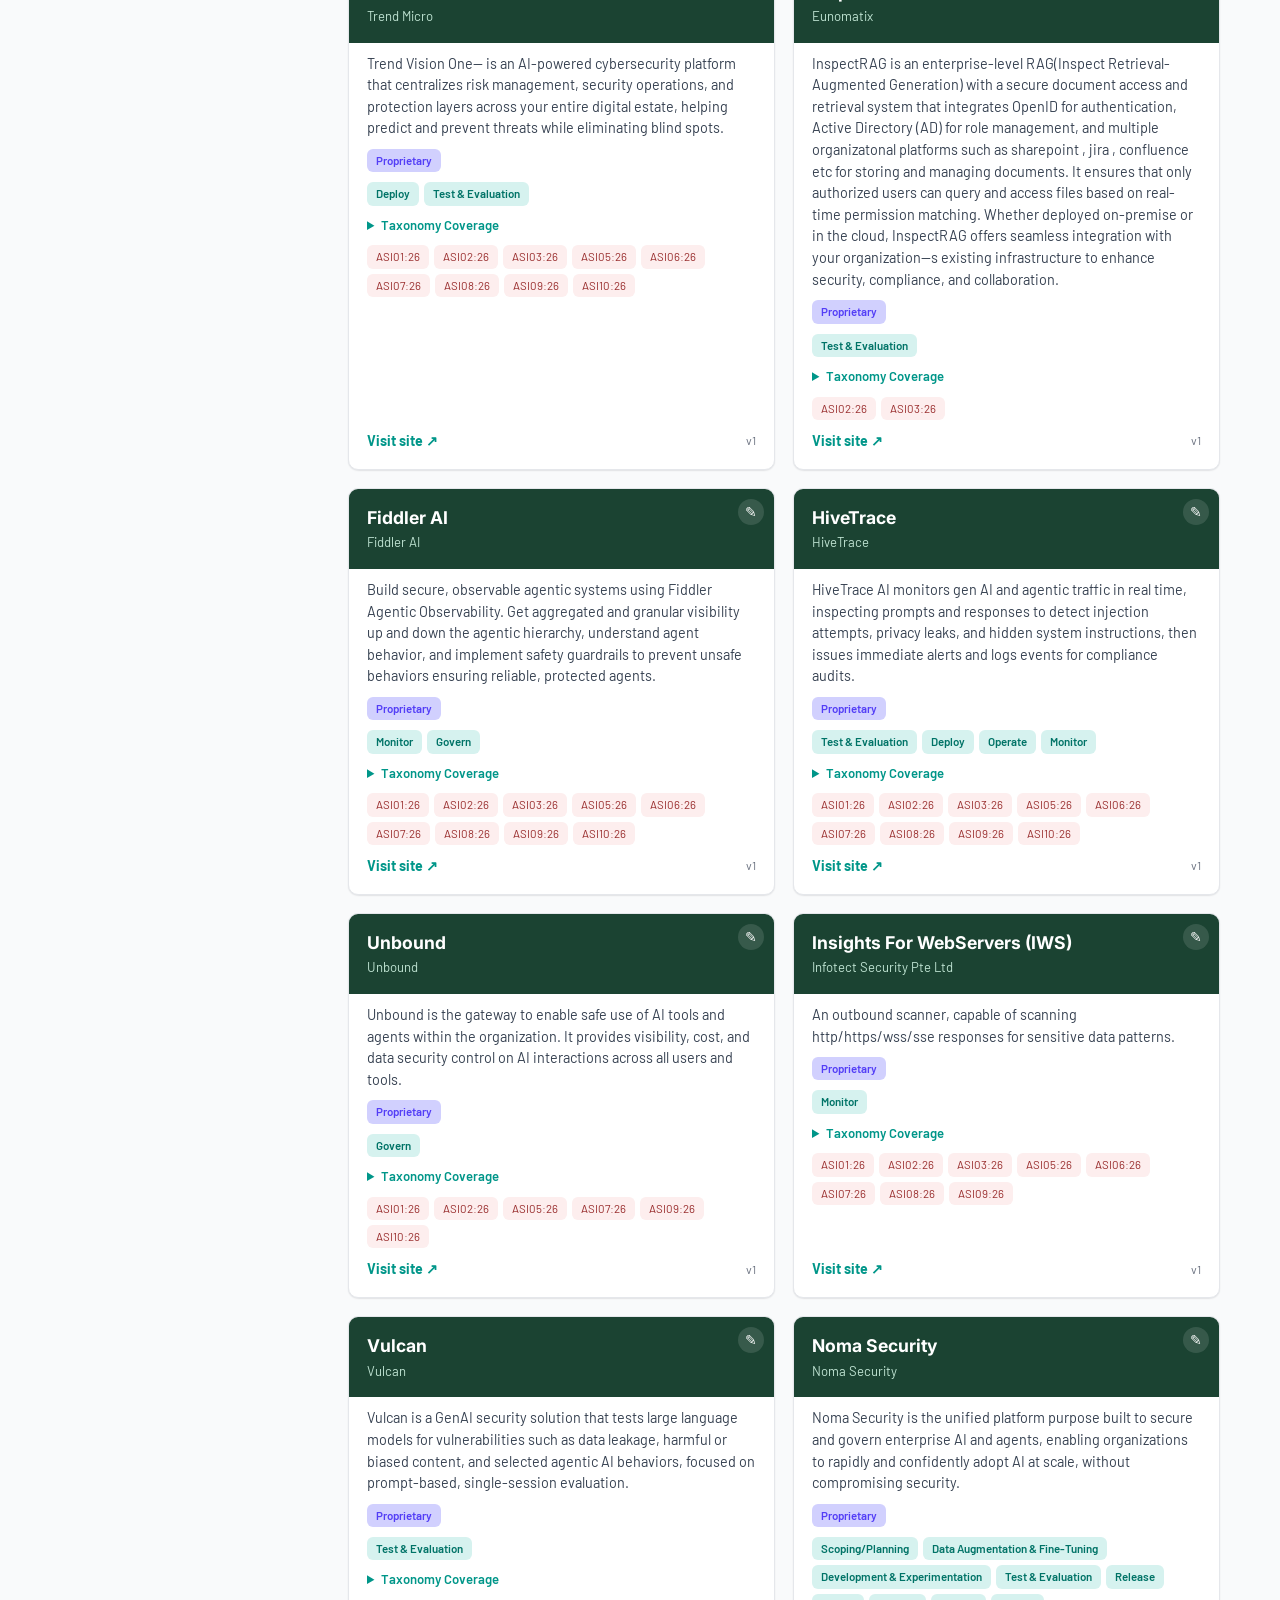
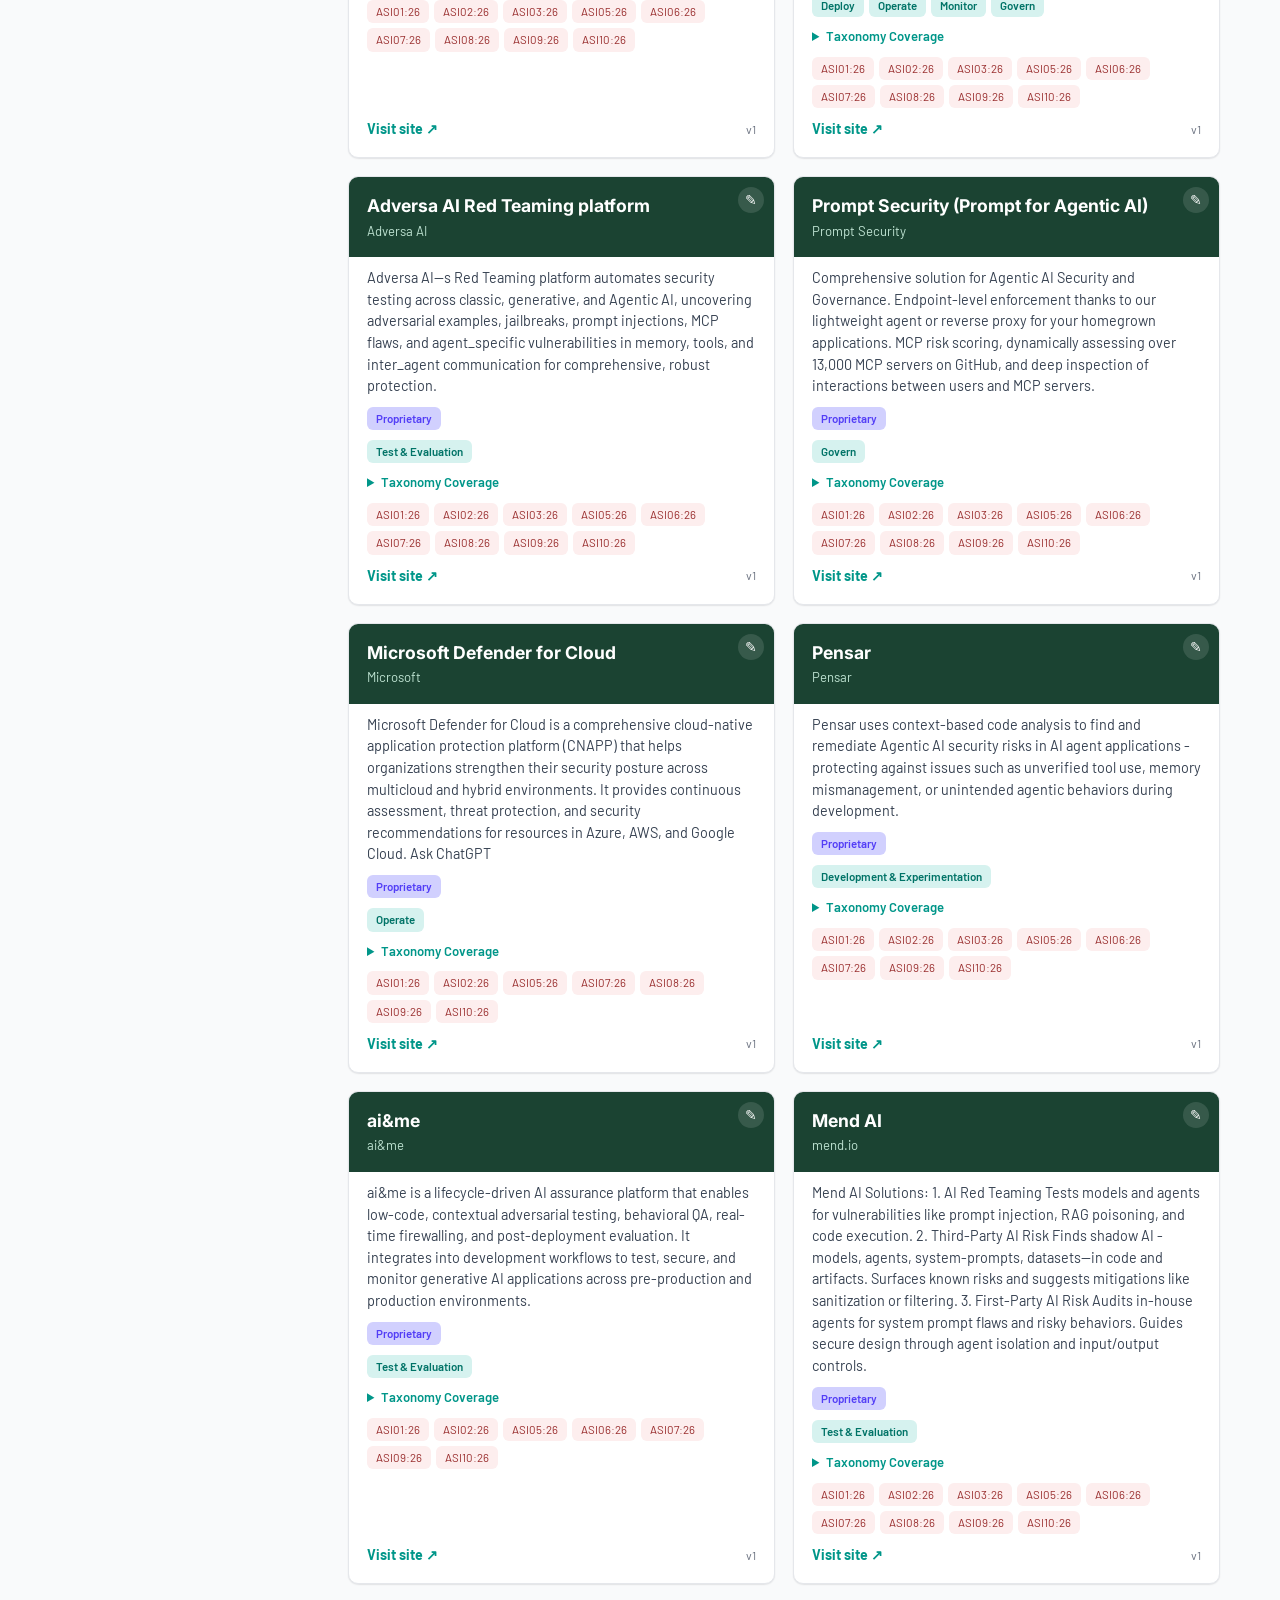
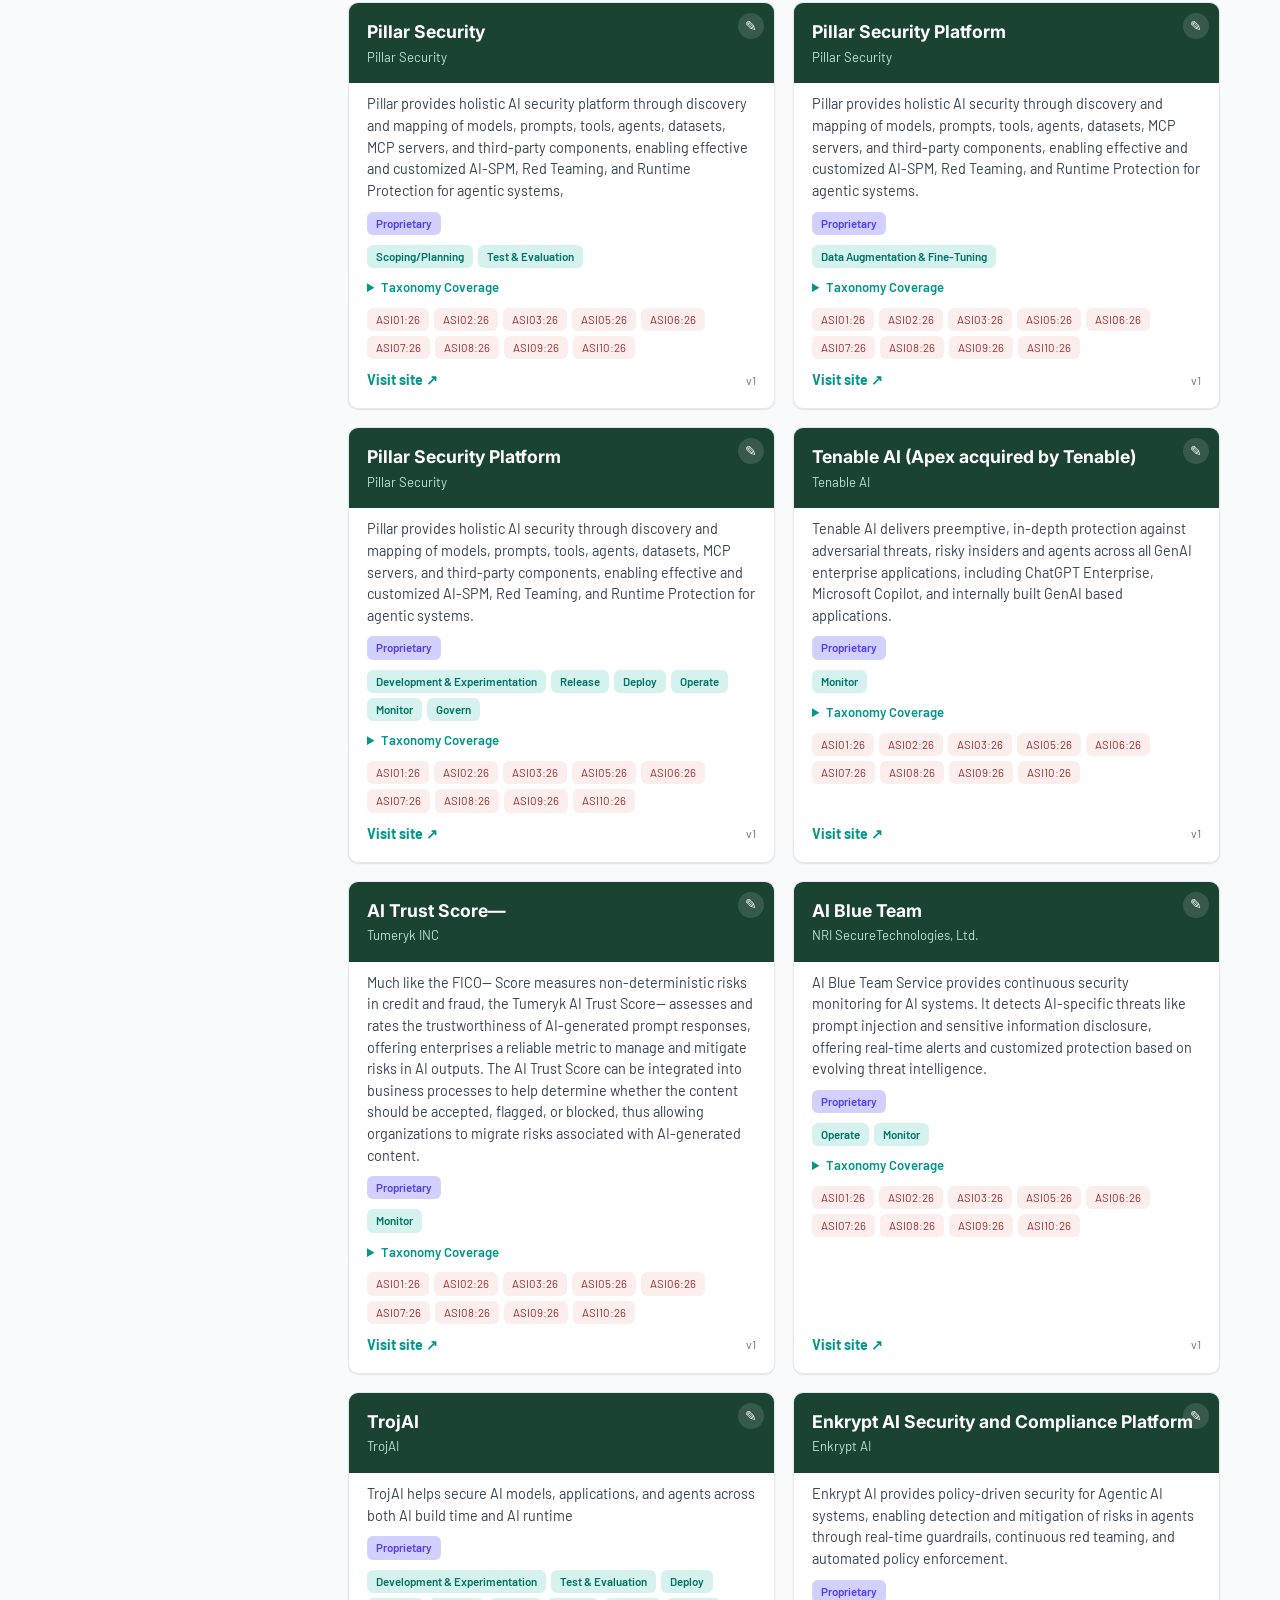
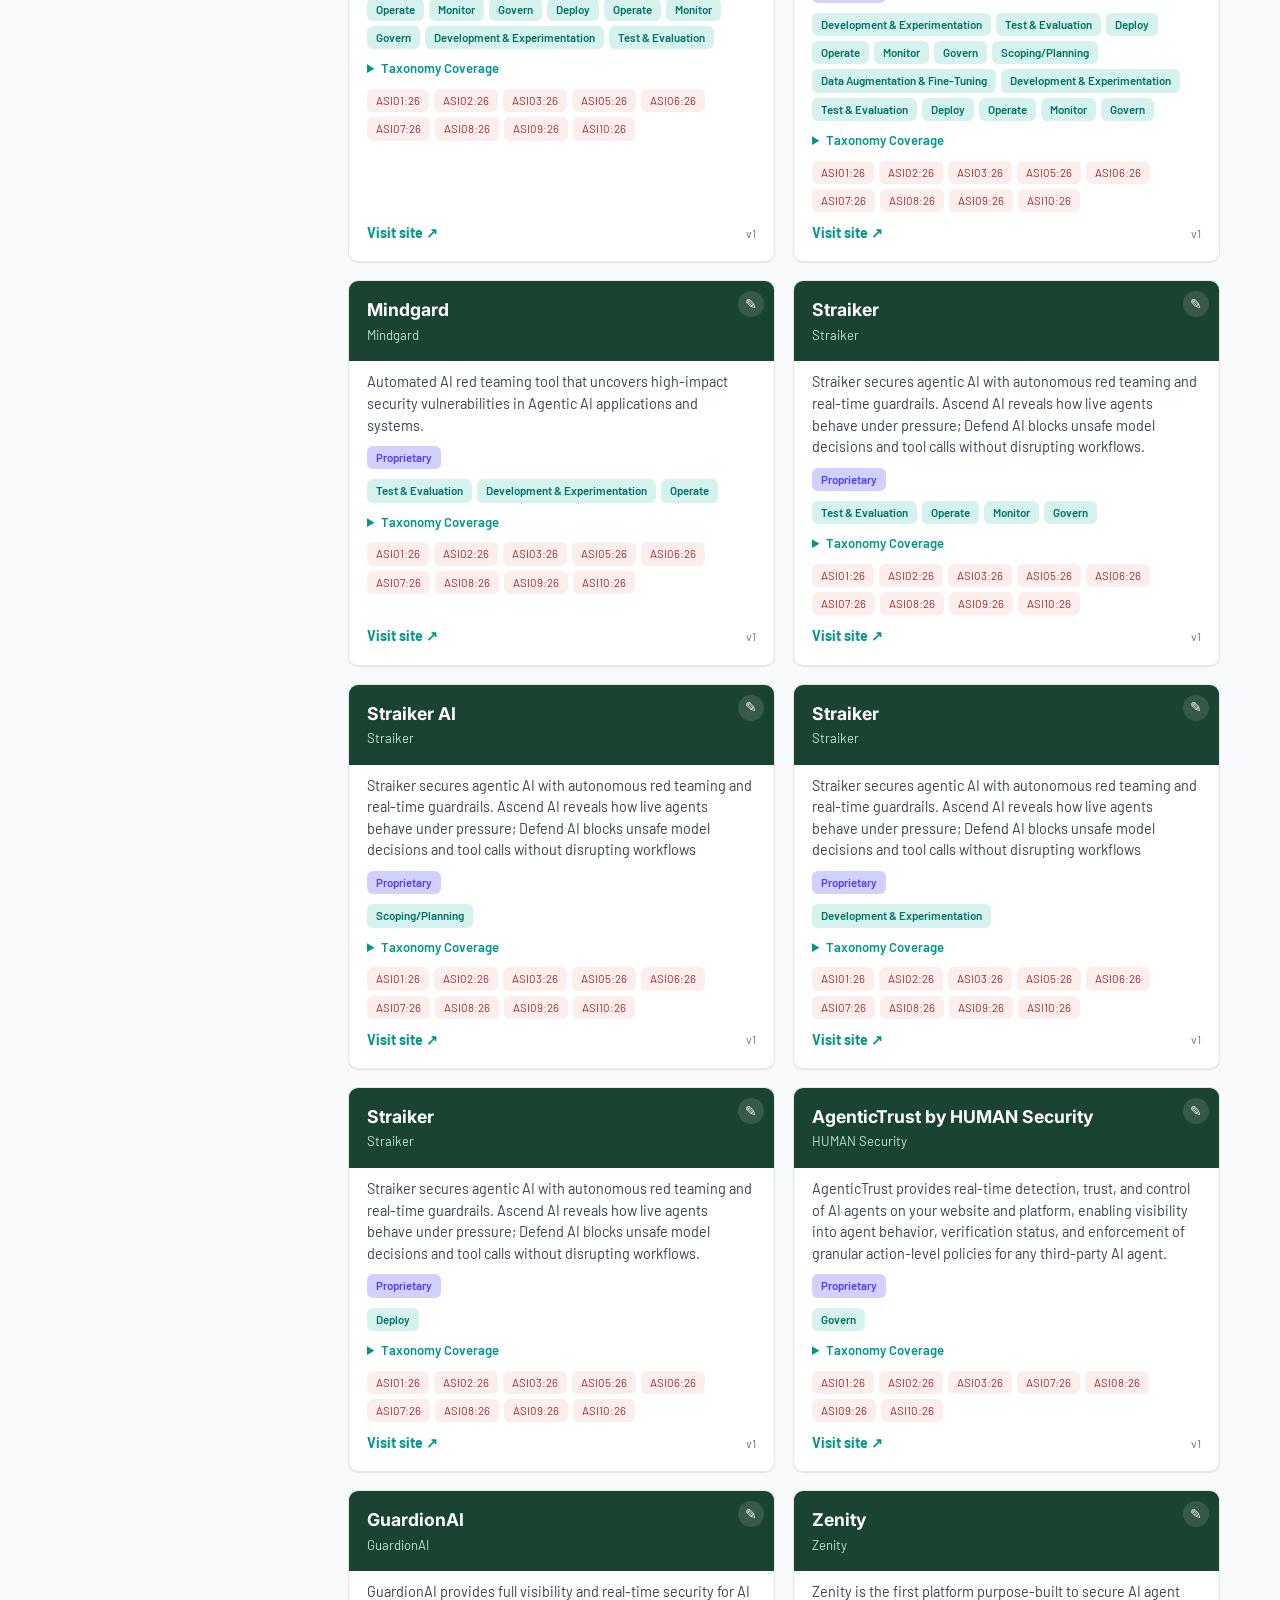
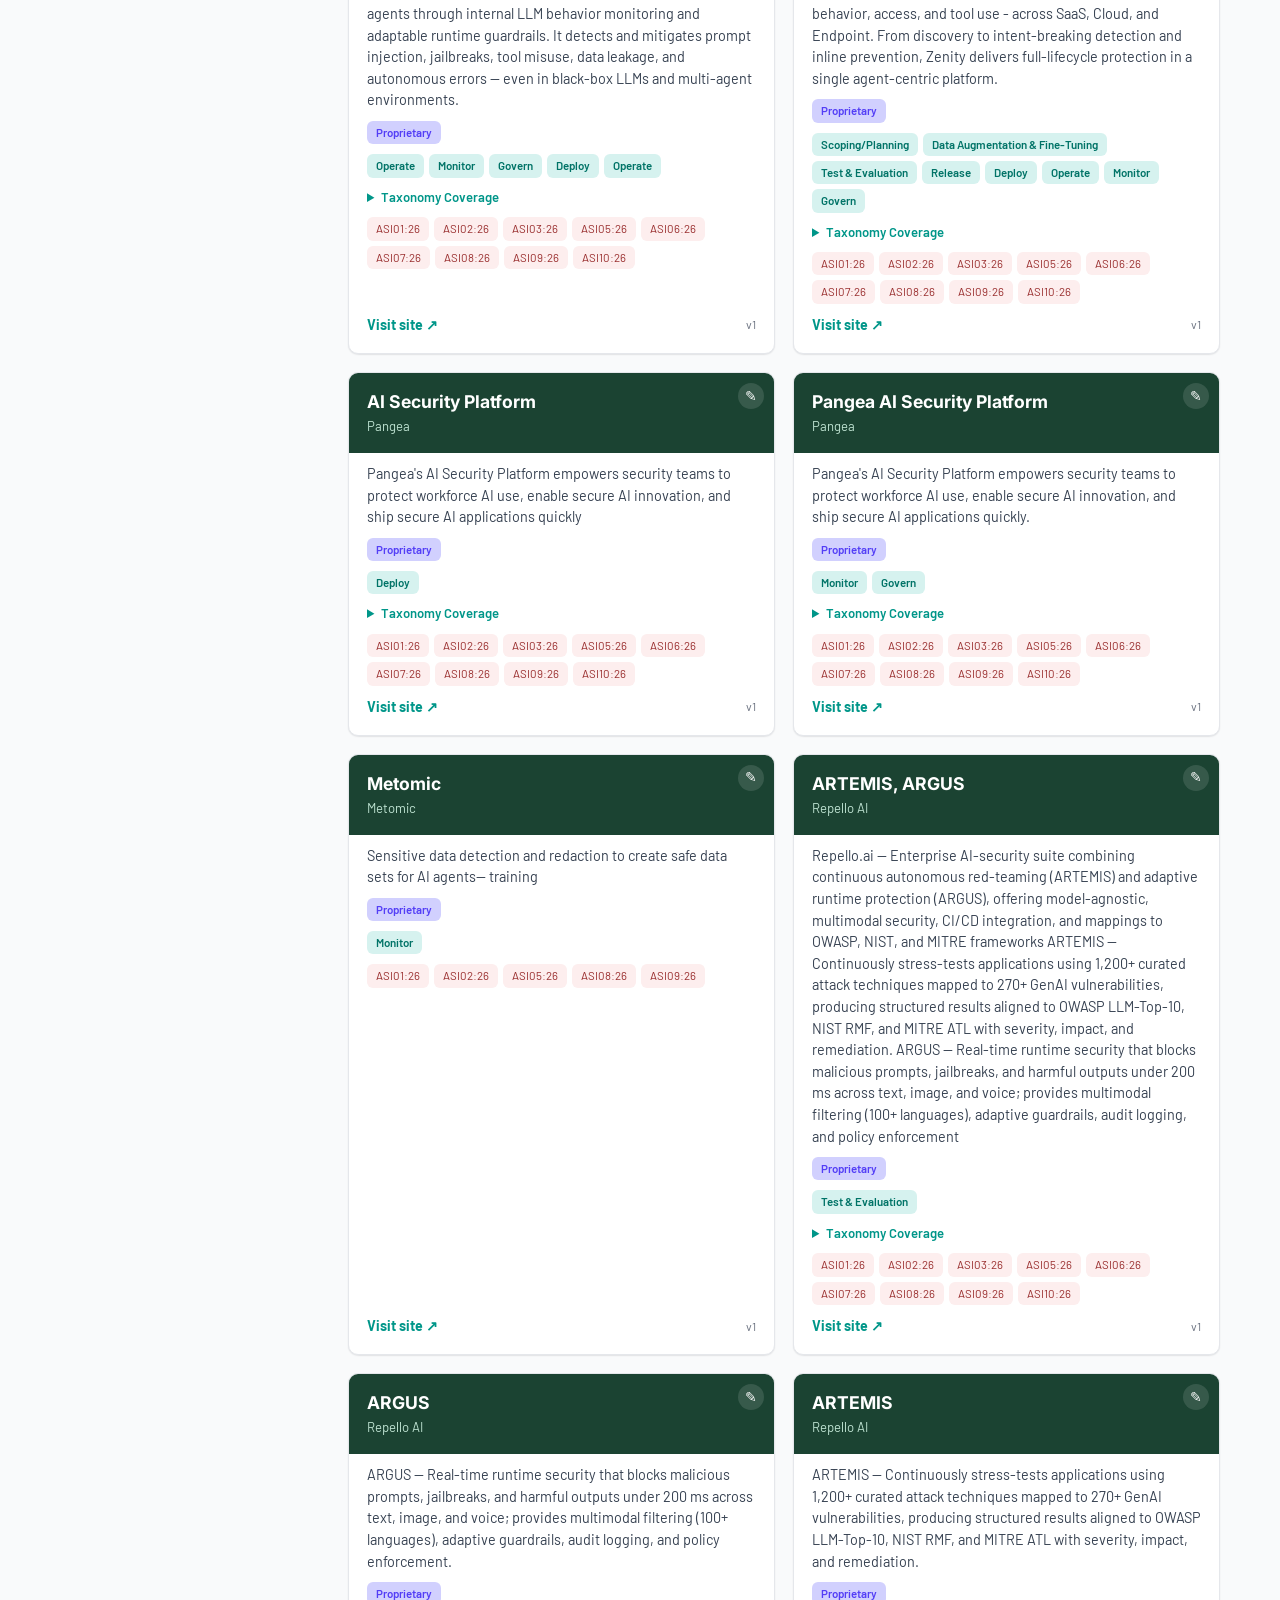
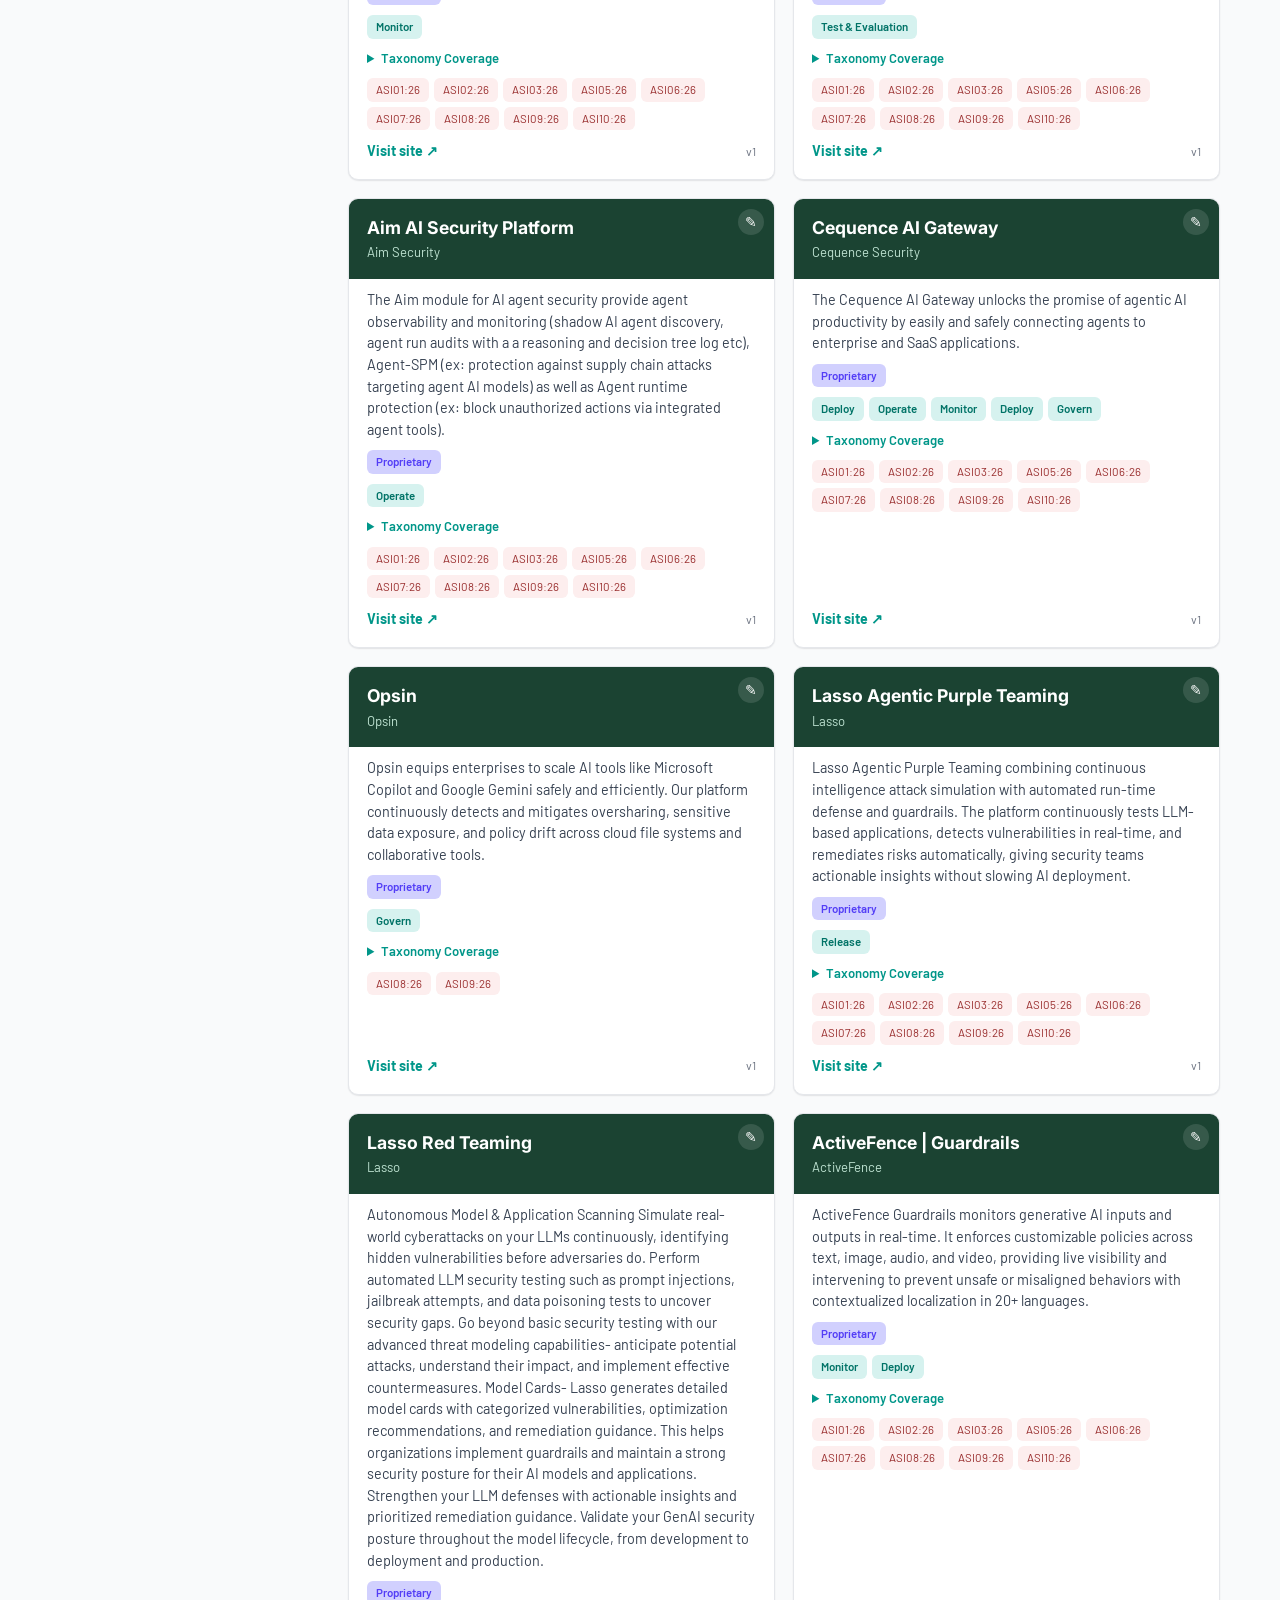
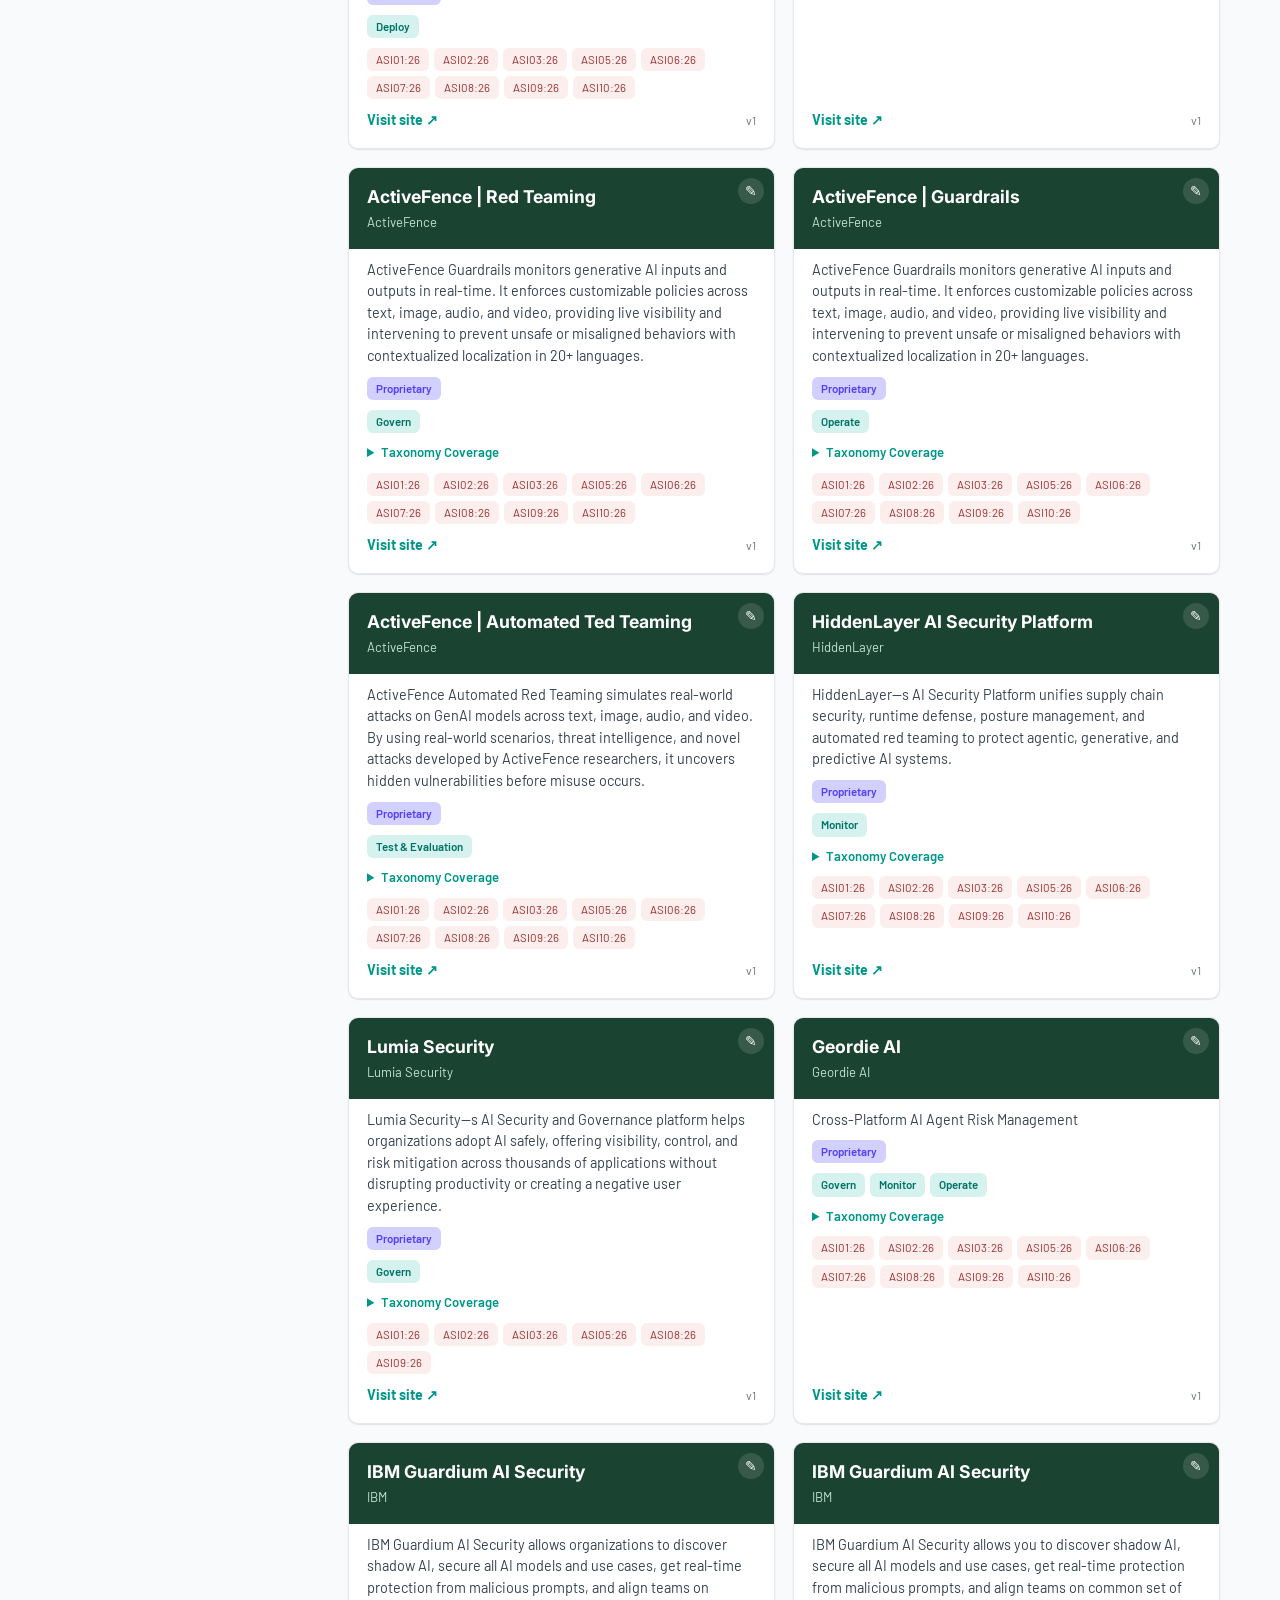
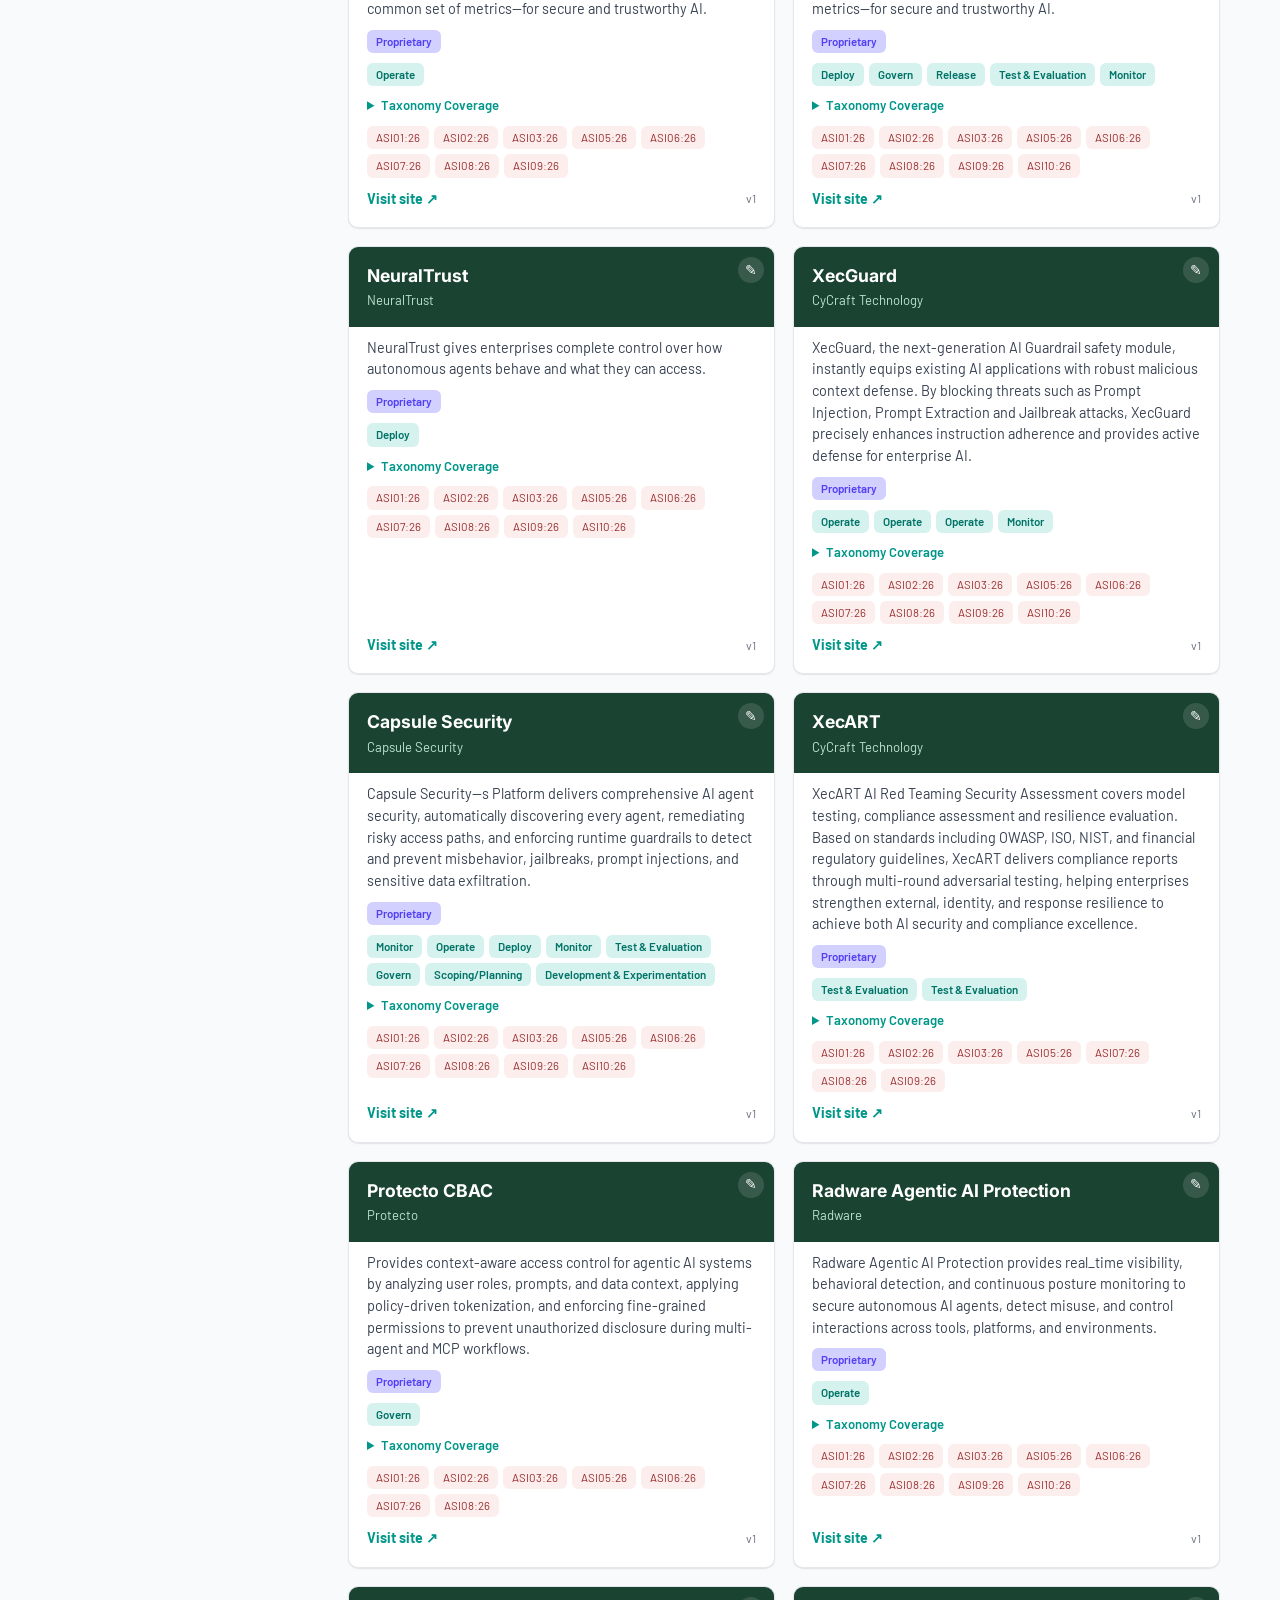
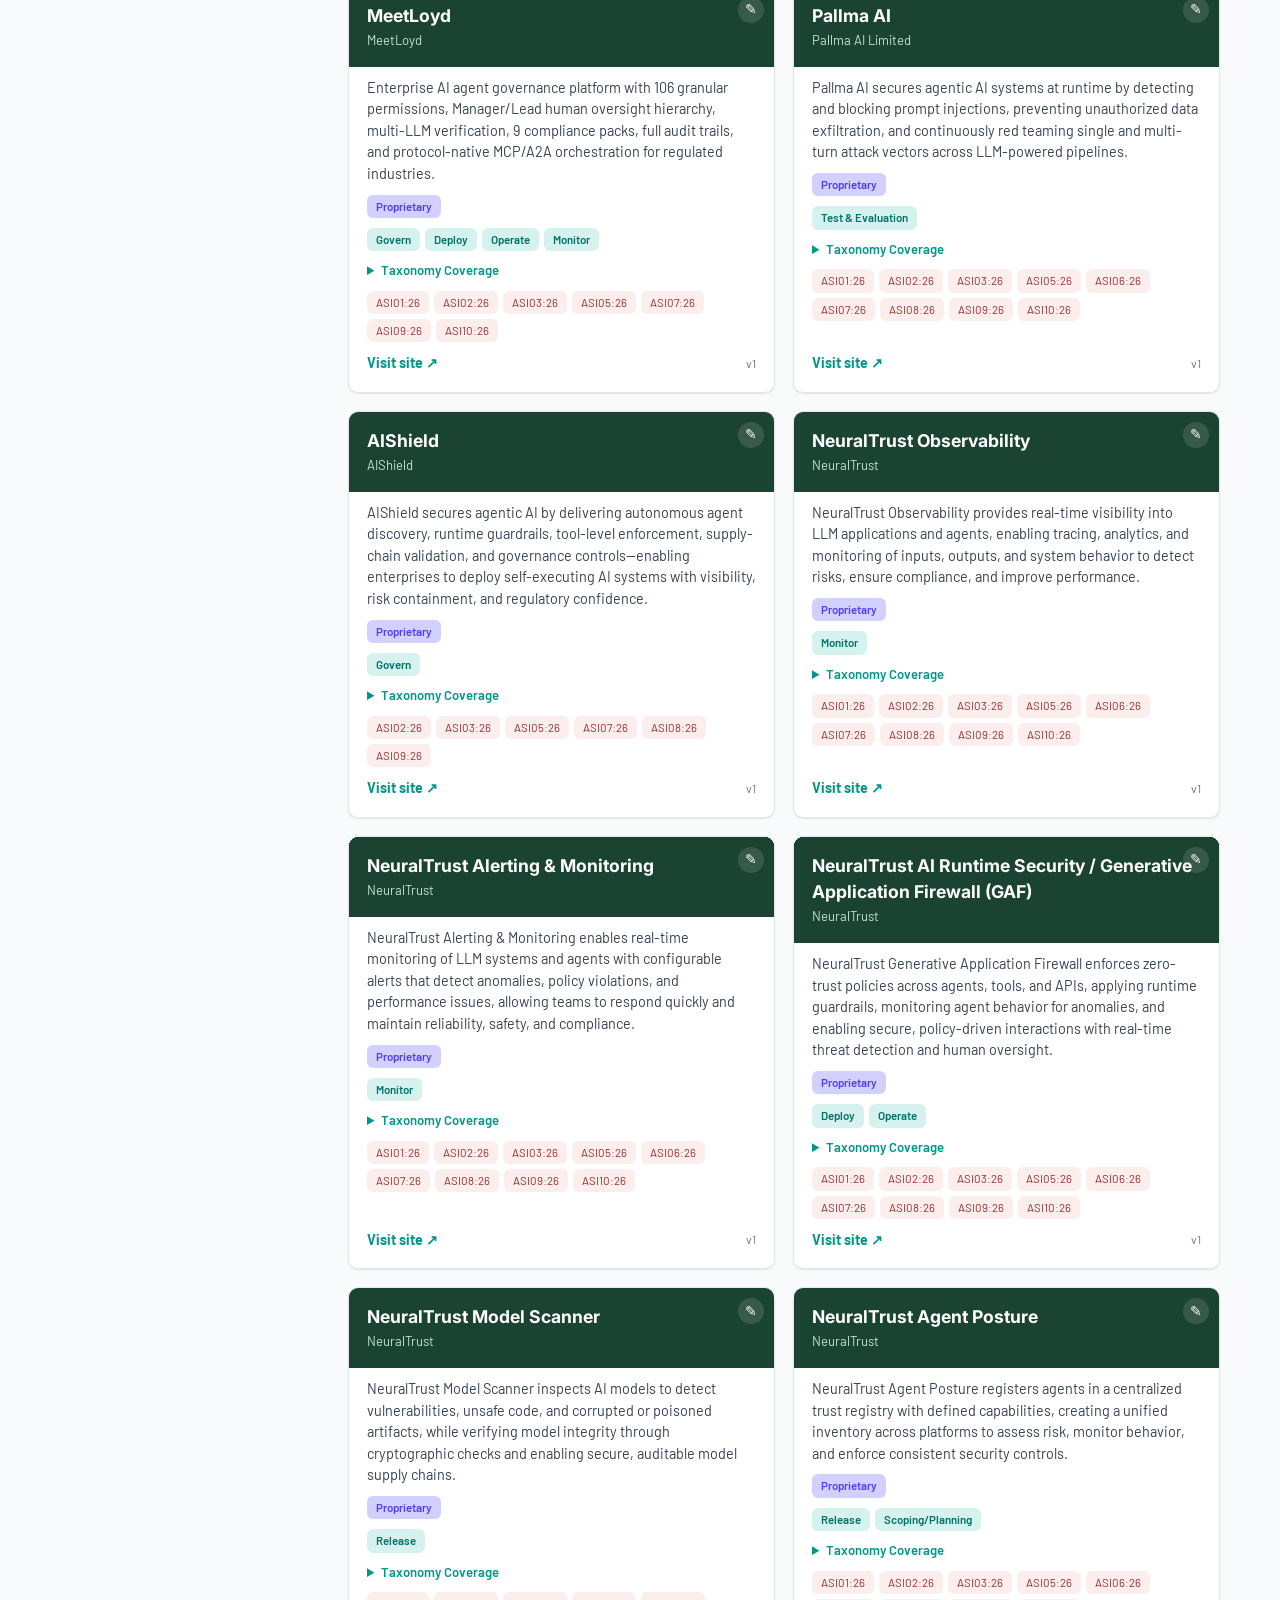
==== commit 614c86a3: "Add per-entry edit suggestions with versioned rollback history - Restructure data/solutions/ into on" ====
--- a/index.html
+++ b/index.html
@@ -77,6 +77,9 @@
 <template id="card-template">
   <article class="card">
     <div class="card-head">
+      <a class="card-edit-btn" title="Suggest an edit" aria-label="Suggest an edit">
+        <span aria-hidden="true">✎</span>
+      </a>
       <h2 class="card-title"></h2>
       <span class="card-company"></span>
     </div>
@@ -90,6 +93,7 @@
     <div class="card-tags card-tags-risks"></div>
     <div class="card-footer">
       <a class="card-link" target="_blank" rel="noopener noreferrer">Visit site ↗</a>
+      <span class="card-version" title="Version history"></span>
     </div>
   </article>
 </template>
--- a/styles.css
+++ b/styles.css
@@ -403,12 +403,34 @@
 }
 
 .card-head {
+  position: relative;
   background: var(--card-head-bg);
   color: var(--card-head-text);
   padding: 16px 18px;
   display: flex;
   flex-direction: column;
   gap: 2px;
+}
+
+.card-edit-btn {
+  position: absolute;
+  top: 10px;
+  right: 10px;
+  width: 26px;
+  height: 26px;
+  display: flex;
+  align-items: center;
+  justify-content: center;
+  border-radius: 999px;
+  background: rgba(255, 255, 255, 0.12);
+  color: var(--card-head-text);
+  text-decoration: none;
+  font-size: 0.85rem;
+  cursor: pointer;
+}
+
+.card-edit-btn:hover {
+  background: rgba(255, 255, 255, 0.24);
 }
 
 .card-title {
@@ -500,6 +522,10 @@
 .card-footer {
   margin-top: auto;
   padding: 0 18px;
+  display: flex;
+  align-items: center;
+  justify-content: space-between;
+  gap: 10px;
 }
 
 .card-link {
@@ -511,6 +537,12 @@
 
 .card-link:hover {
   text-decoration: underline;
+}
+
+.card-version {
+  font-size: 0.75rem;
+  color: var(--text-muted);
+  cursor: default;
 }
 
 .empty-state {
@@ -665,6 +697,15 @@
   margin-top: 10px;
 }
 
+.editing-note {
+  background: var(--tag-bg);
+  color: var(--text);
+  border-radius: 8px;
+  padding: 10px 14px;
+  font-size: 0.85rem;
+  margin-bottom: 20px;
+}
+
 @media (max-width: 640px) {
   .site-header h1 { font-size: 1.3rem; }
 }
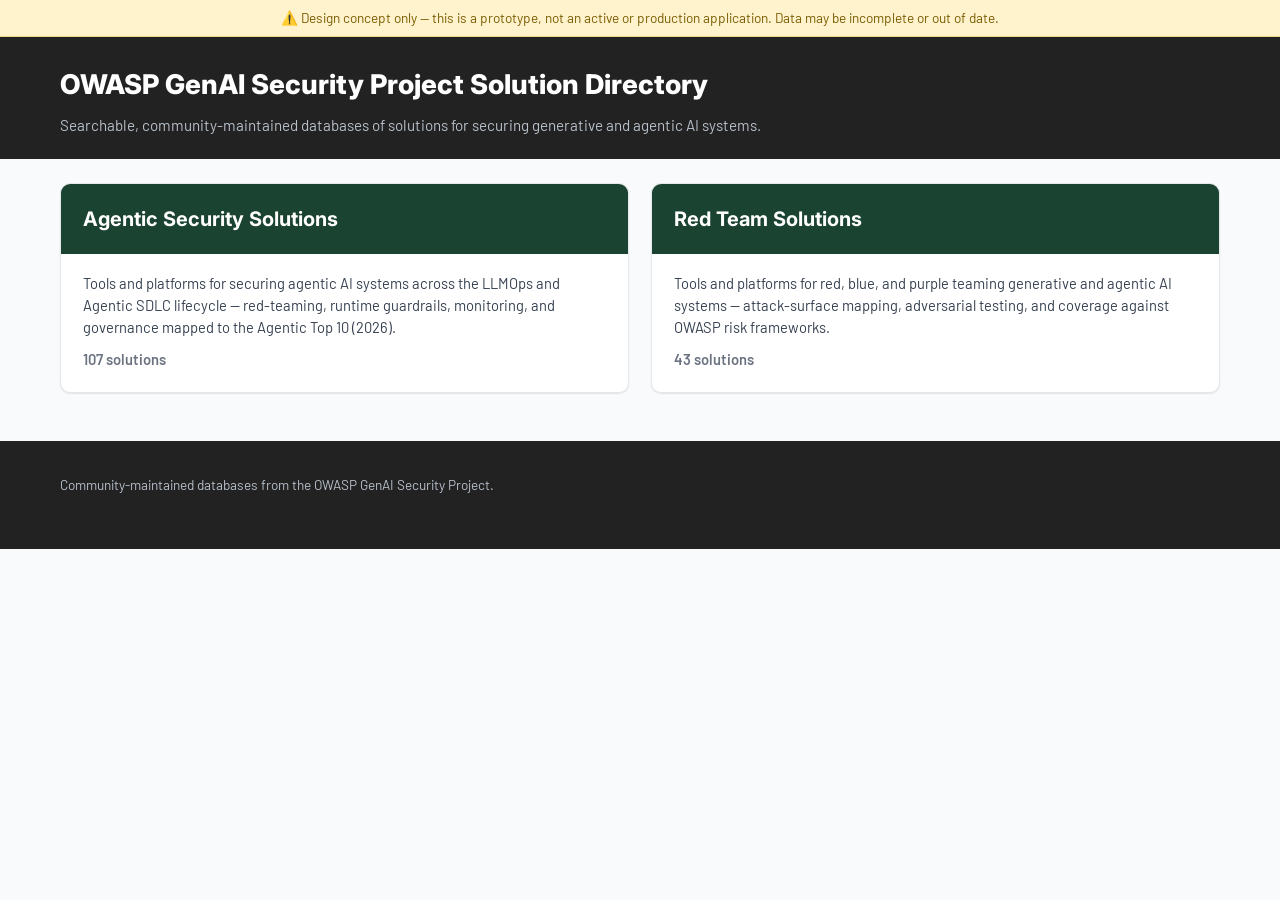
==== commit da7a799b: "Restructure into a multi-database umbrella site; add Red Team Solutions Rebuilds the site around the" ====
--- a/index.html
+++ b/index.html
@@ -3,8 +3,8 @@
 <head>
 <meta charset="UTF-8">
 <meta name="viewport" content="width=device-width, initial-scale=1.0">
-<title>Agentic Security Solutions</title>
-<meta name="description" content="A searchable database of agentic AI security solutions.">
+<title>OWASP GenAI Security Project Solution Directory</title>
+<meta name="description" content="Searchable databases of solutions for securing generative and agentic AI systems.">
 <link rel="preconnect" href="https://fonts.googleapis.com">
 <link rel="preconnect" href="https://fonts.gstatic.com" crossorigin>
 <link href="https://fonts.googleapis.com/css2?family=Barlow:wght@400;500;600;700&family=Inter:wght@600;700;800&display=swap" rel="stylesheet">
@@ -17,87 +17,55 @@
 
 <header class="site-header">
   <div class="wrap header-row">
-    <h1>Agentic Security Solutions</h1>
-    <nav>
-      <a class="btn btn-primary" href="add.html">+ Submit a Solution</a>
-    </nav>
+    <h1>OWASP GenAI Security Project Solution Directory</h1>
   </div>
-  <p class="subtitle">A searchable database of tools and platforms for securing agentic AI systems.</p>
+  <p class="subtitle">Searchable, community-maintained databases of solutions for securing generative and agentic AI systems.</p>
 </header>
 
-<main class="wrap">
-  <input id="search" type="search" placeholder="Search by name, company, or description…" aria-label="Search solutions">
+<main class="wrap directory-main">
+  <div class="db-grid" id="db-grid">
+    <a class="db-card" href="agentic/index.html">
+      <div class="db-card-head">
+        <h2>Agentic Security Solutions</h2>
+      </div>
+      <div class="db-card-body">
+        <p>Tools and platforms for securing agentic AI systems across the LLMOps and Agentic SDLC
+          lifecycle — red-teaming, runtime guardrails, monitoring, and governance mapped to the
+          Agentic Top 10 (2026).</p>
+        <p class="db-card-count" data-manifest="agentic/data/manifest.json">Loading…</p>
+      </div>
+    </a>
 
-  <div class="layout">
-    <aside class="filters-sidebar">
-      <h2 class="filters-heading">Filters</h2>
-
-      <div class="facet-dropdown" data-facet="solution_types">
-        <button type="button" class="facet-toggle" aria-haspopup="true" aria-expanded="false">
-          <span class="facet-toggle-label">Solution Type</span>
-          <span class="facet-toggle-chevron" aria-hidden="true">⌄</span>
-        </button>
-        <div class="facet-panel" id="facet-solution_types"></div>
+    <a class="db-card" href="redteam/index.html">
+      <div class="db-card-head">
+        <h2>Red Team Solutions</h2>
       </div>
-
-      <div class="facet-dropdown" data-facet="stage">
-        <button type="button" class="facet-toggle" aria-haspopup="true" aria-expanded="false">
-          <span class="facet-toggle-label">Stage (LLMOps / Agentic SDLC)</span>
-          <span class="facet-toggle-chevron" aria-hidden="true">⌄</span>
-        </button>
-        <div class="facet-panel" id="facet-stage"></div>
+      <div class="db-card-body">
+        <p>Tools and platforms for red, blue, and purple teaming generative and agentic AI systems —
+          attack-surface mapping, adversarial testing, and coverage against OWASP risk frameworks.</p>
+        <p class="db-card-count" data-manifest="redteam/data/manifest.json">Loading…</p>
       </div>
-
-      <div class="facet-dropdown" data-facet="top10_2026">
-        <button type="button" class="facet-toggle" aria-haspopup="true" aria-expanded="false">
-          <span class="facet-toggle-label">Agentic Top 10 (2026)</span>
-          <span class="facet-toggle-chevron" aria-hidden="true">⌄</span>
-        </button>
-        <div class="facet-panel" id="facet-top10_2026"></div>
-      </div>
-
-      <div class="active-filters" id="active-filters"></div>
-    </aside>
-
-    <div class="content">
-      <p class="result-count" id="result-count"></p>
-
-      <section id="cards" class="cards" aria-live="polite"></section>
-      <p id="empty-state" class="empty-state" hidden>No solutions match your filters.</p>
-    </div>
+    </a>
   </div>
 </main>
 
 <footer class="site-footer">
   <div class="wrap">
-    <p>Data sourced from the OWASP Agentic Security Initiative landscape. <a href="add.html">Suggest a solution to add.</a></p>
+    <p>Community-maintained databases from the OWASP GenAI Security Project.</p>
   </div>
 </footer>
 
-<template id="card-template">
-  <article class="card">
-    <div class="card-head">
-      <a class="card-edit-btn" title="Suggest an edit" aria-label="Suggest an edit">
-        <span aria-hidden="true">✎</span>
-      </a>
-      <h2 class="card-title"></h2>
-      <span class="card-company"></span>
-    </div>
-    <p class="card-description"></p>
-    <div class="card-tags card-tags-types"></div>
-    <div class="card-tags card-tags-llmops"></div>
-    <details class="card-details">
-      <summary>Taxonomy Coverage</summary>
-      <div class="card-sldc"></div>
-    </details>
-    <div class="card-tags card-tags-risks"></div>
-    <div class="card-footer">
-      <a class="card-link" target="_blank" rel="noopener noreferrer">Visit site ↗</a>
-      <span class="card-version" title="Version history"></span>
-    </div>
-  </article>
-</template>
-
-<script src="app.js"></script>
+<script>
+  document.querySelectorAll(".db-card-count").forEach((el) => {
+    fetch(el.dataset.manifest)
+      .then((r) => r.json())
+      .then((list) => {
+        el.textContent = `${list.length} solution${list.length === 1 ? "" : "s"}`;
+      })
+      .catch(() => {
+        el.textContent = "";
+      });
+  });
+</script>
 </body>
 </html>
--- a/styles.css
+++ b/styles.css
@@ -25,6 +25,9 @@
 
   --risk-bg: #fdeeee;
   --risk-text: #9a3030;
+
+  --team-tag-bg: #fde8cf;
+  --team-tag-text: #92400e;
 
   --card-head-bg: #1b4332;
   --card-head-text: #ffffff;
@@ -58,6 +61,9 @@
 
     --risk-bg: #2e1f22;
     --risk-text: #e08a8a;
+
+    --team-tag-bg: #3a2a12;
+    --team-tag-text: #f0b968;
 
     --card-head-bg: #12291e;
     --card-head-text: #f4f5f7;
@@ -83,6 +89,8 @@
   --llmops-tag-text: #007367;
   --risk-bg: #fdeeee;
   --risk-text: #9a3030;
+  --team-tag-bg: #fde8cf;
+  --team-tag-text: #92400e;
   --card-head-bg: #1b4332;
   --card-head-text: #ffffff;
   --card-head-text-muted: #bfe3d2;
@@ -104,6 +112,8 @@
   --llmops-tag-text: #6cd9c8;
   --risk-bg: #2e1f22;
   --risk-text: #e08a8a;
+  --team-tag-bg: #3a2a12;
+  --team-tag-text: #f0b968;
   --card-head-bg: #12291e;
   --card-head-text: #f4f5f7;
   --card-head-text-muted: #9cc4b1;
@@ -129,6 +139,23 @@
   padding: 28px 0 22px;
   background: var(--header-dark);
   color: #ffffff;
+}
+
+.breadcrumb {
+  max-width: 1200px;
+  margin: 0 auto 10px;
+  padding: 0 20px;
+  font-size: 0.8rem;
+  color: #9aa1ac;
+}
+
+.breadcrumb a {
+  color: #d7dae0;
+  text-decoration: none;
+}
+
+.breadcrumb a:hover {
+  text-decoration: underline;
 }
 
 .header-row {
@@ -176,6 +203,68 @@
 main.wrap {
   padding-top: 24px;
   padding-bottom: 48px;
+}
+
+.directory-main {
+  padding-top: 40px;
+}
+
+.db-grid {
+  display: grid;
+  grid-template-columns: repeat(auto-fit, minmax(320px, 1fr));
+  gap: 22px;
+}
+
+.db-card {
+  display: flex;
+  flex-direction: column;
+  background: var(--bg-card);
+  border: 1px solid var(--border);
+  border-radius: var(--radius);
+  overflow: hidden;
+  box-shadow: var(--shadow);
+  text-decoration: none;
+  color: var(--text);
+  transition: transform 0.12s ease, box-shadow 0.12s ease;
+}
+
+.db-card:hover {
+  transform: translateY(-2px);
+  box-shadow: 0 4px 14px rgba(20, 24, 33, 0.12);
+}
+
+.db-card-head {
+  background: var(--card-head-bg);
+  color: var(--card-head-text);
+  padding: 20px 22px;
+}
+
+.db-card-head h2 {
+  margin: 0;
+  font-family: var(--font-heading);
+  font-weight: 700;
+  font-size: 1.25rem;
+  color: var(--card-head-text);
+}
+
+.db-card-body {
+  padding: 18px 22px 22px;
+  display: flex;
+  flex-direction: column;
+  gap: 10px;
+  flex: 1;
+}
+
+.db-card-body p {
+  margin: 0;
+  font-size: 0.92rem;
+}
+
+.db-card-count {
+  margin-top: auto;
+  font-size: 0.8rem;
+  color: var(--text-muted);
+  font-weight: 600;
 }
 
 .layout {
@@ -485,6 +574,12 @@
   color: var(--risk-text);
 }
 
+.tag-team {
+  background: var(--team-tag-bg);
+  color: var(--team-tag-text);
+  font-weight: 600;
+}
+
 .card-details {
   padding: 0 18px;
 }
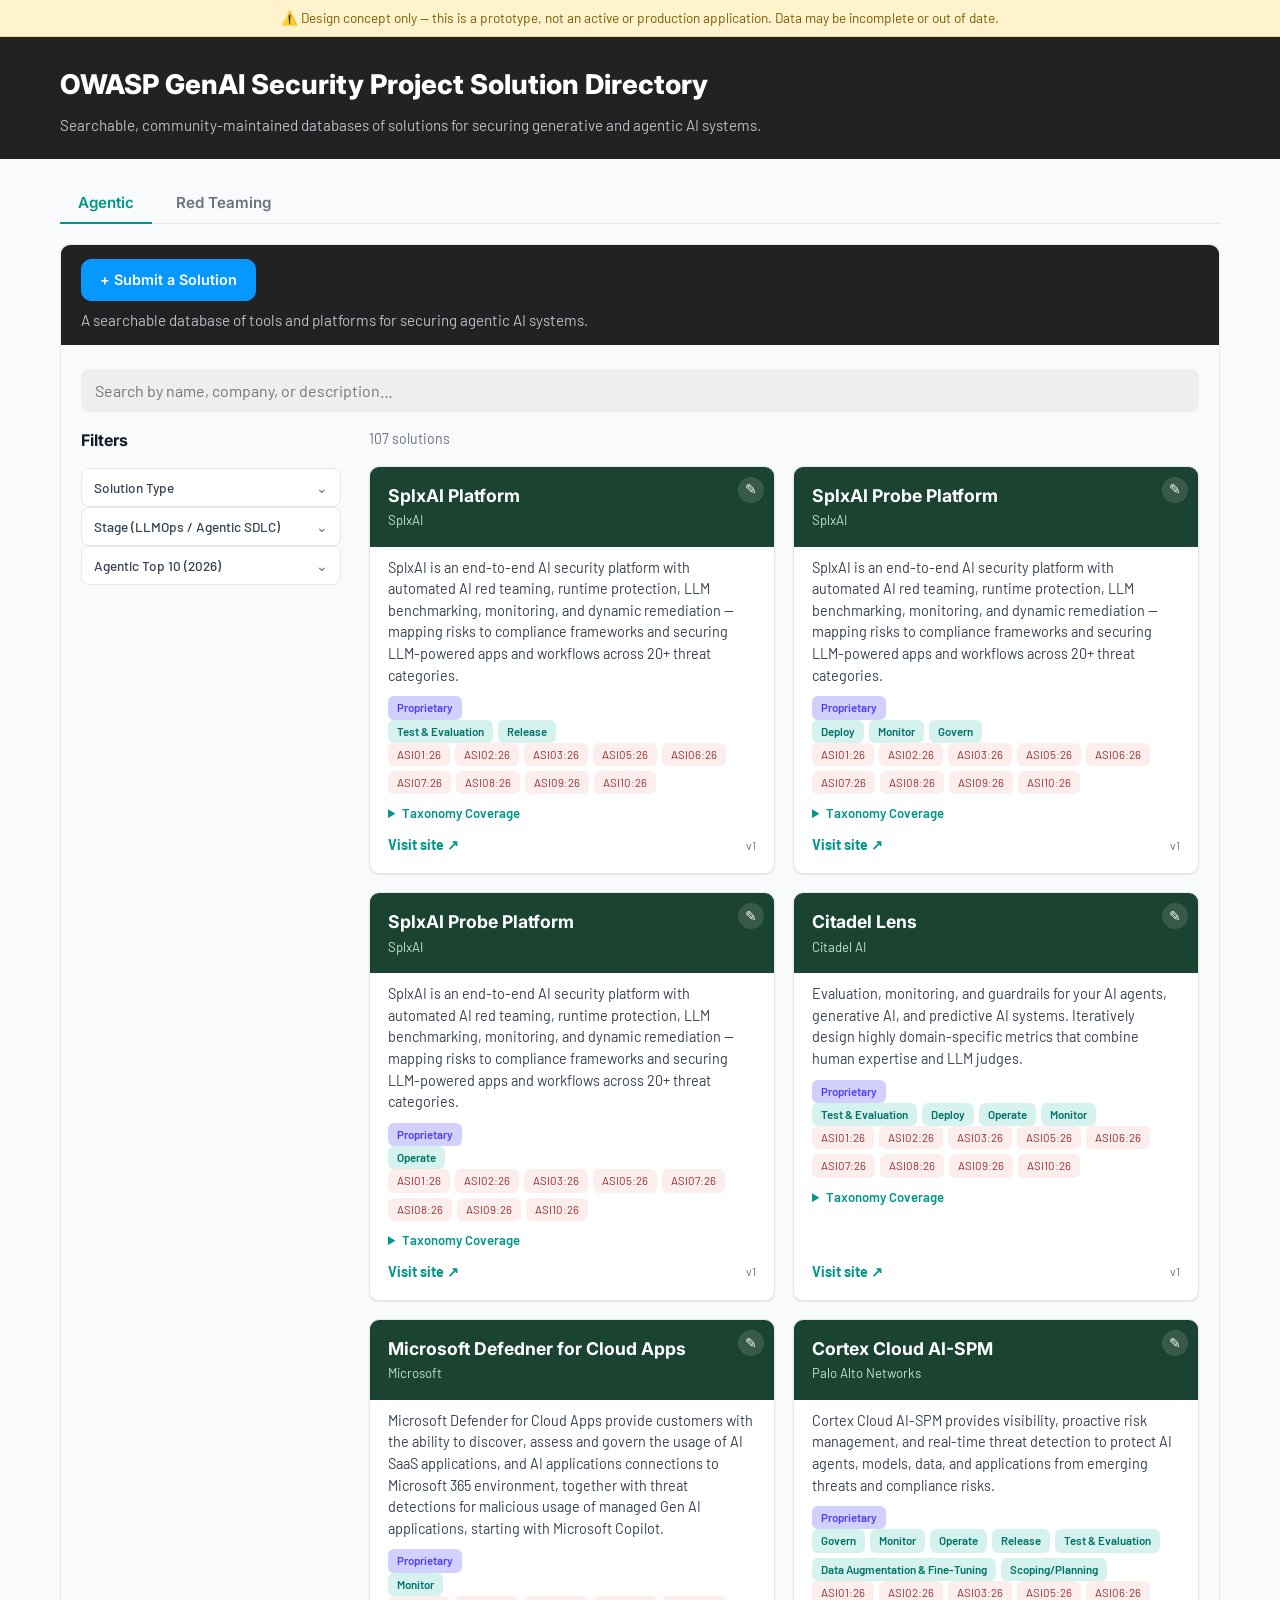
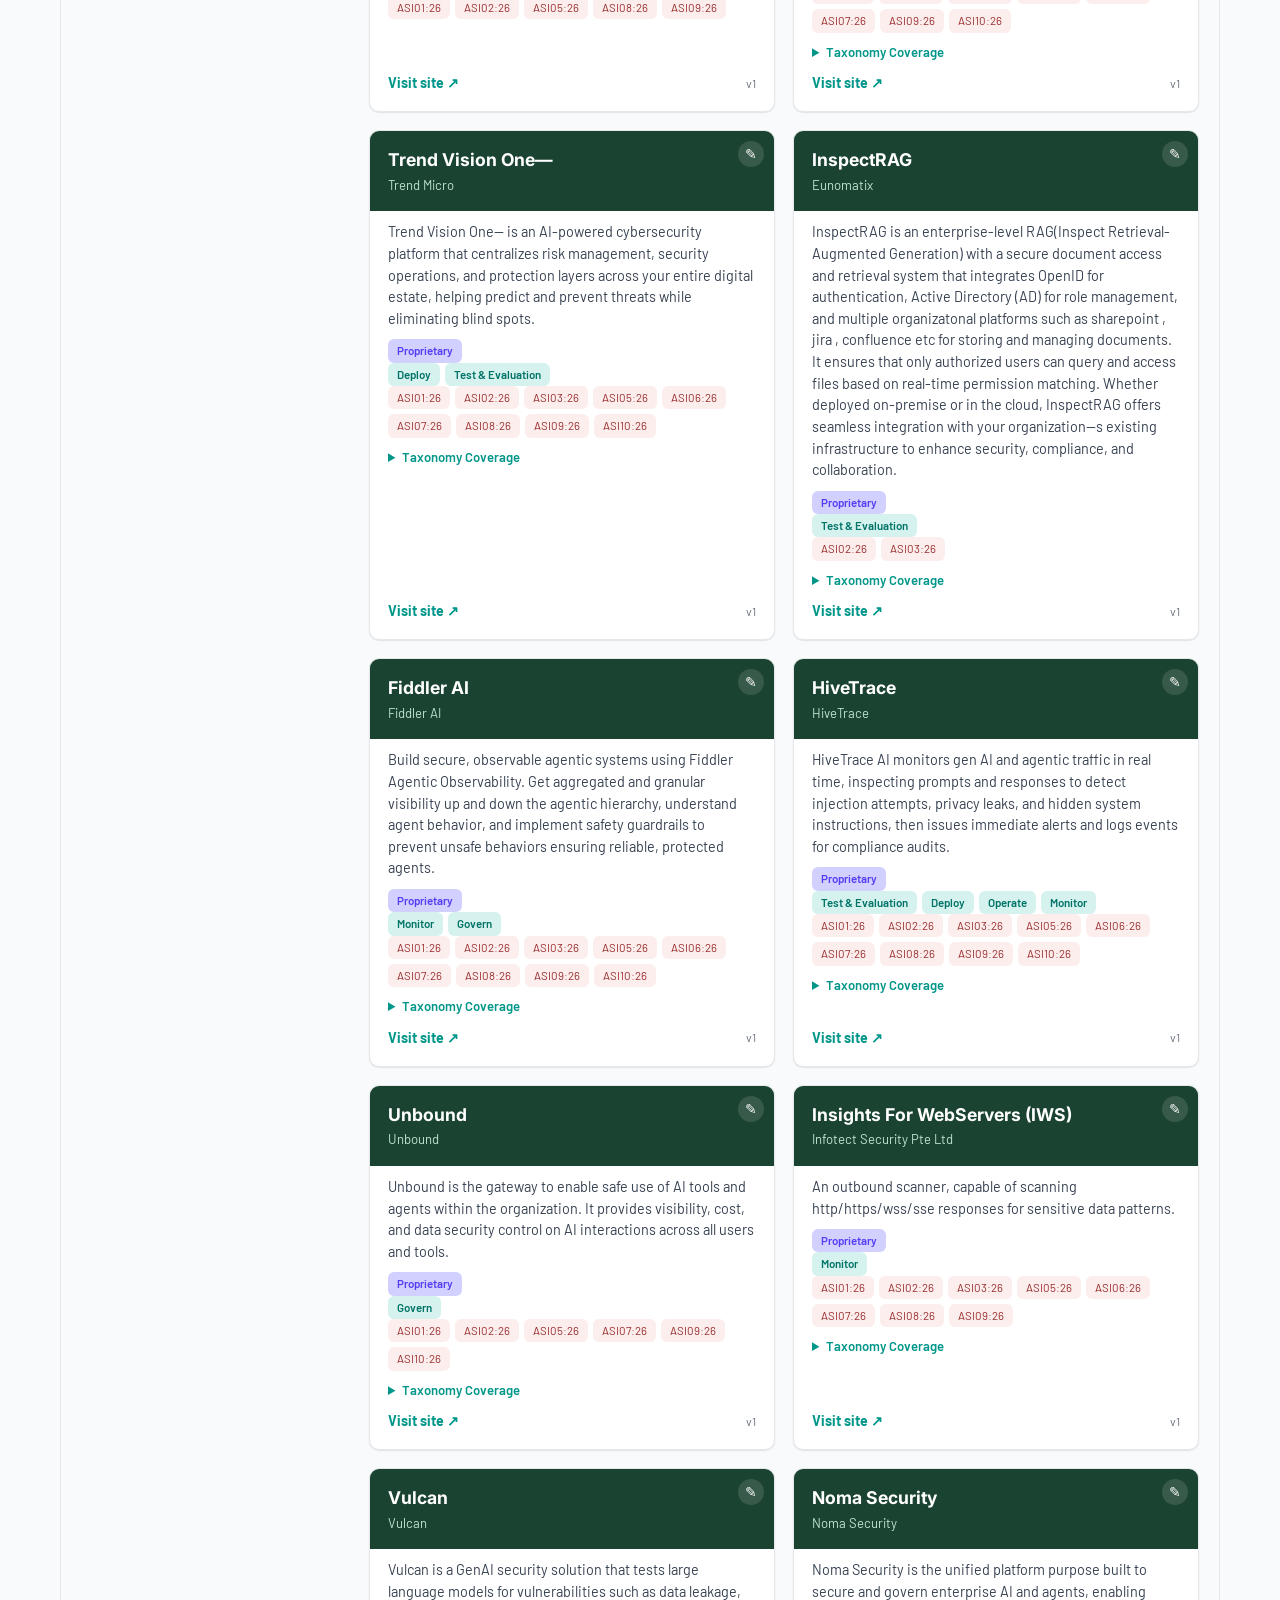
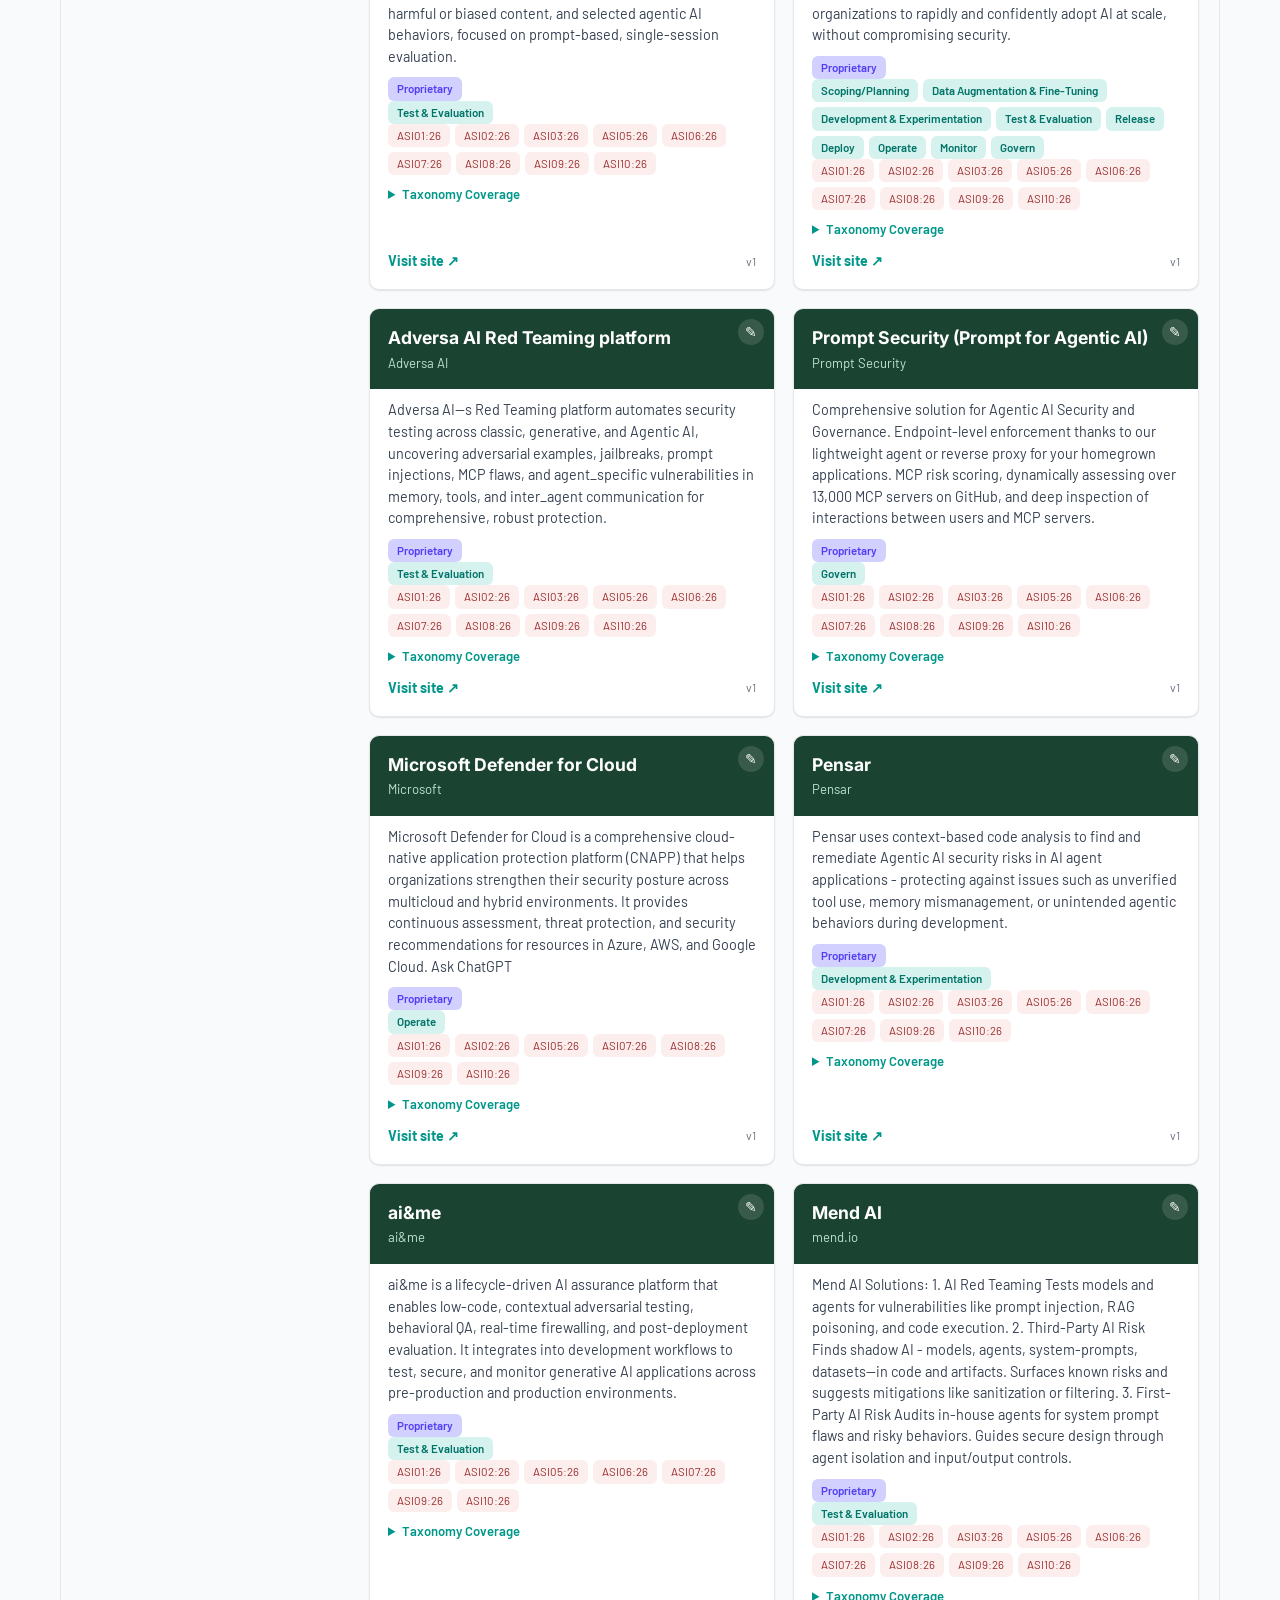
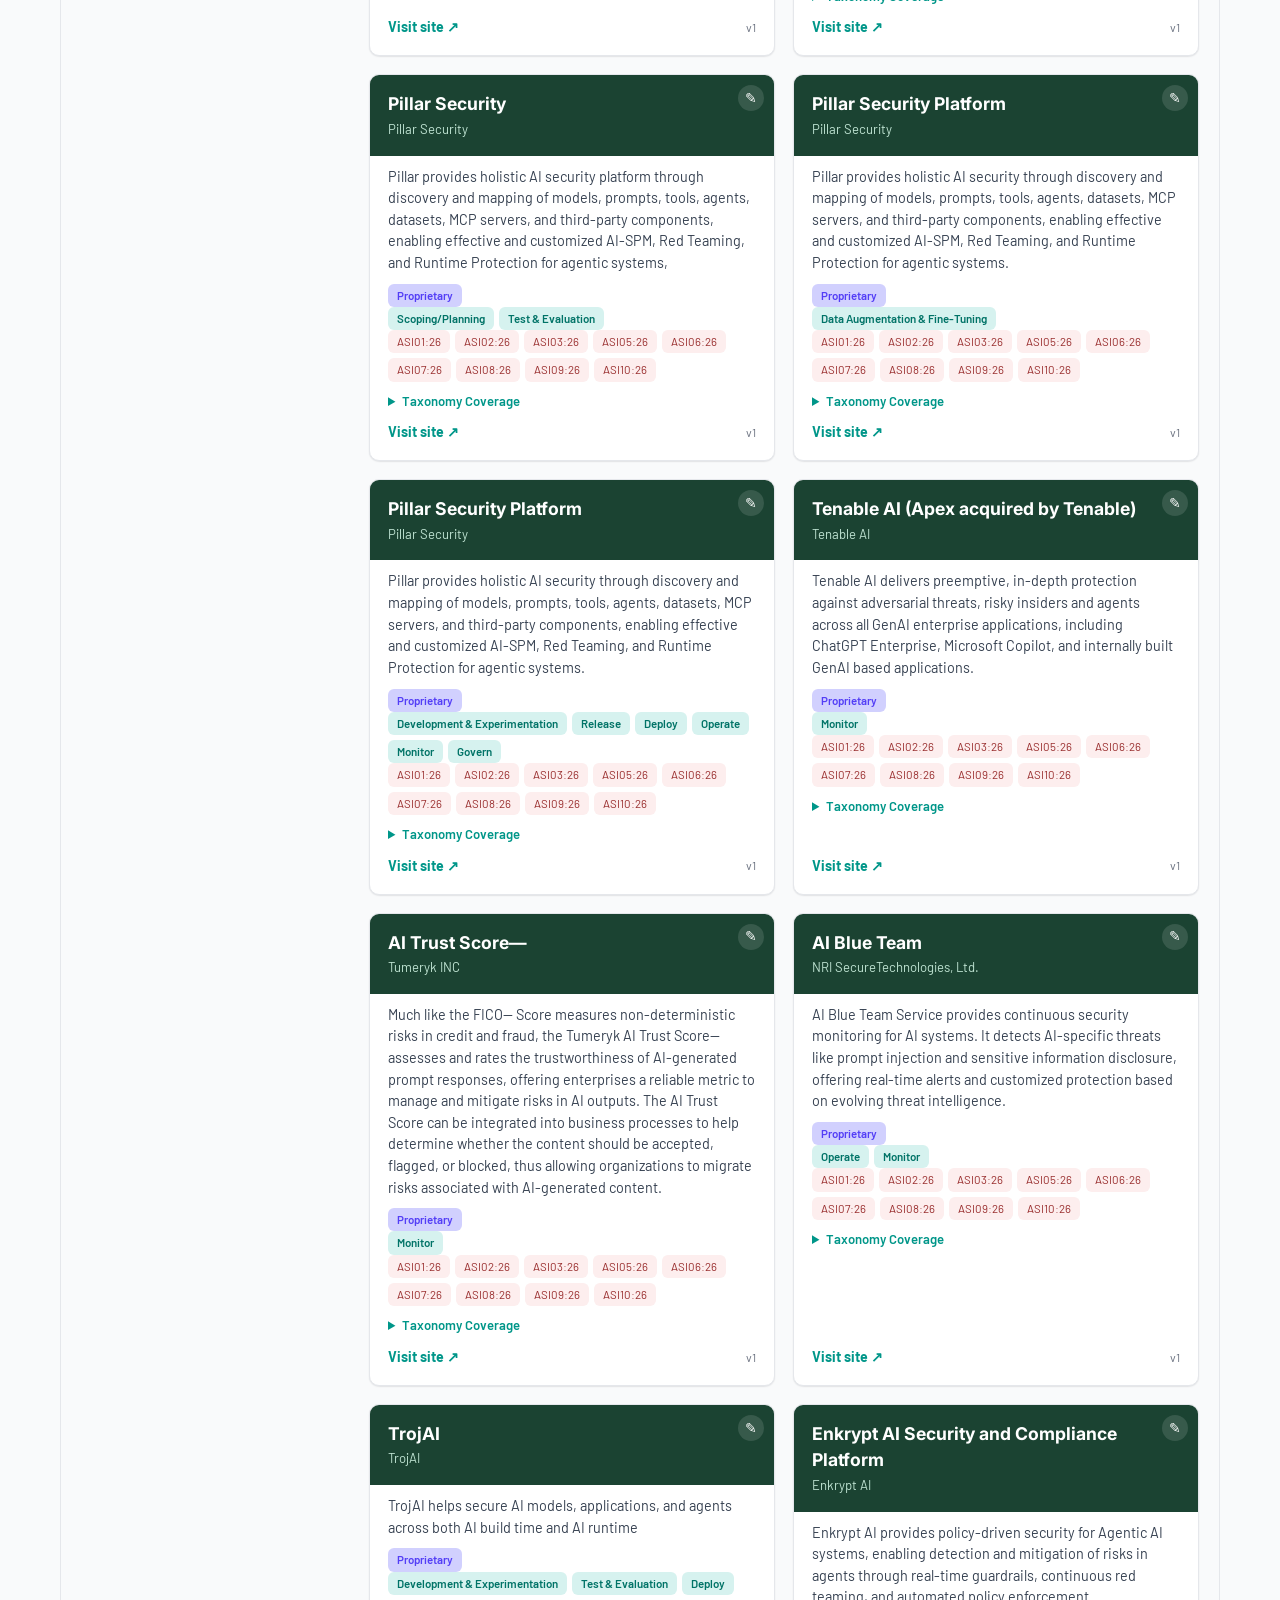
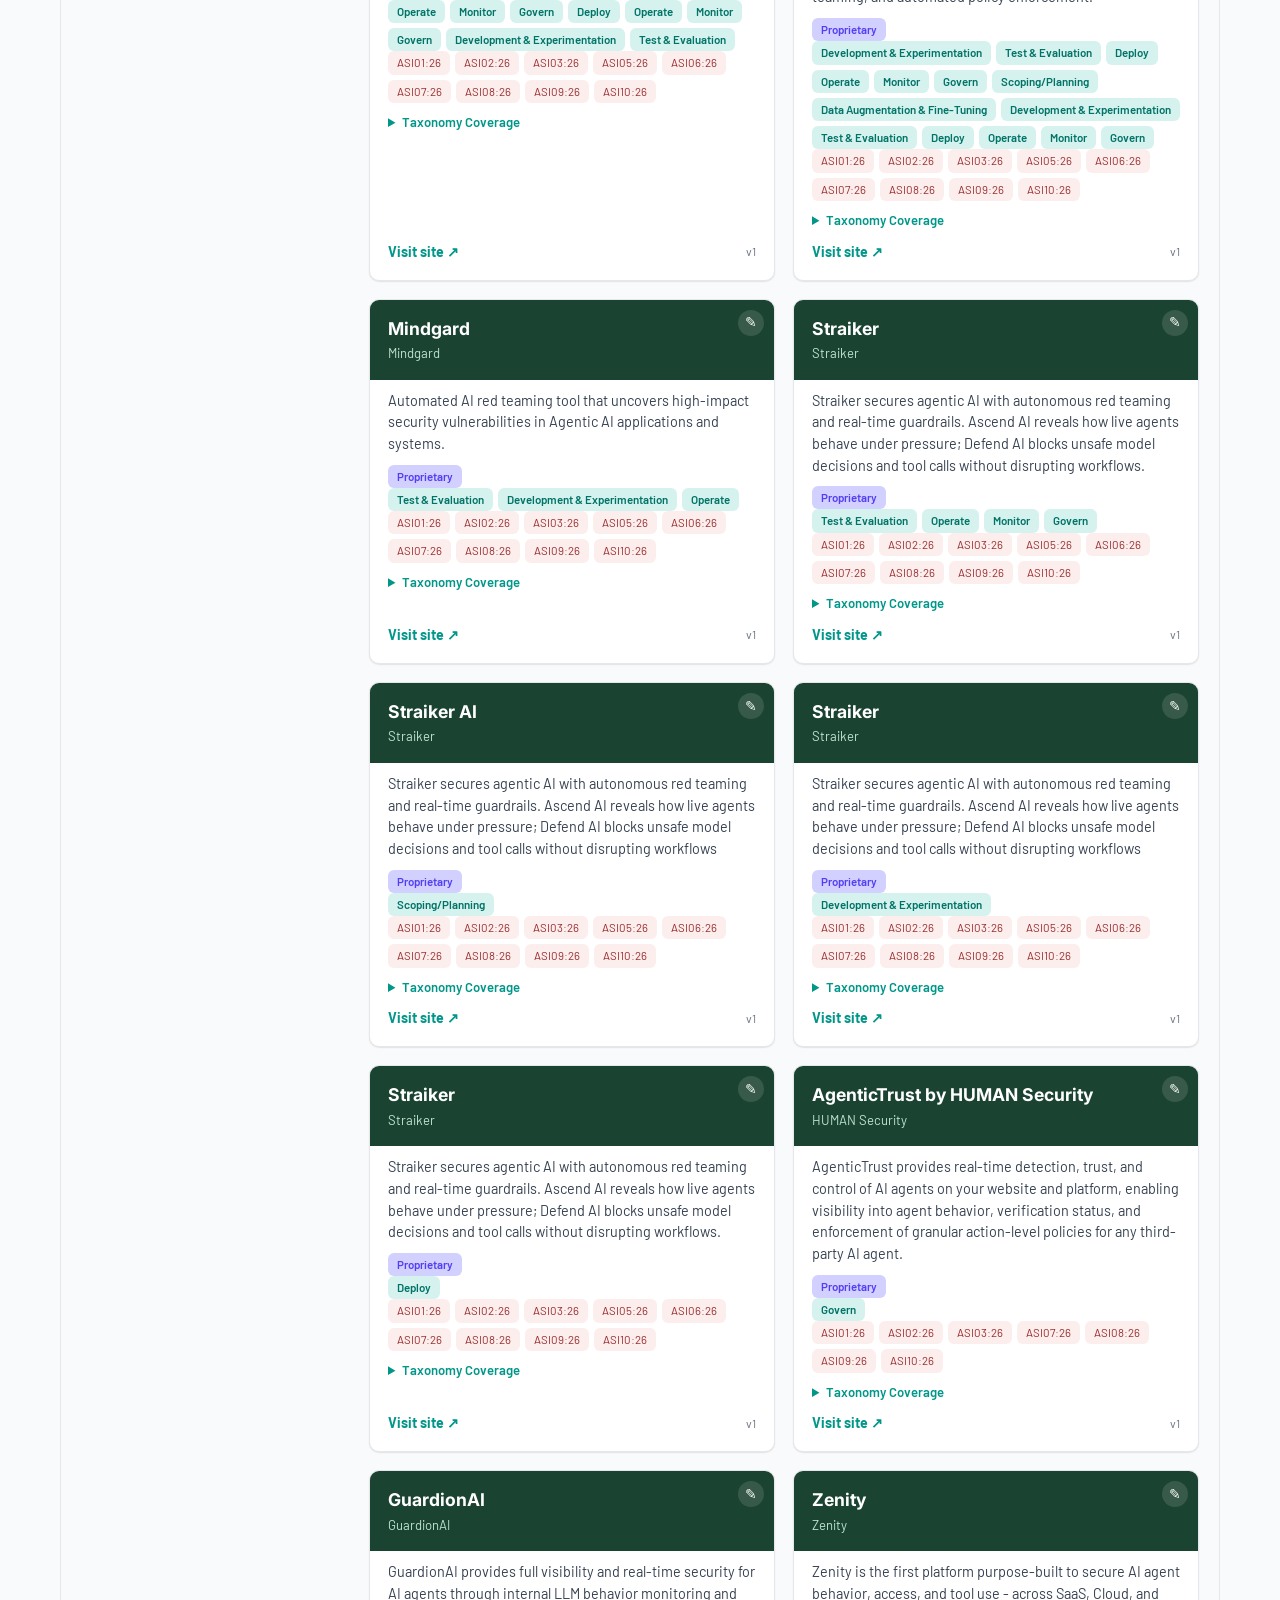
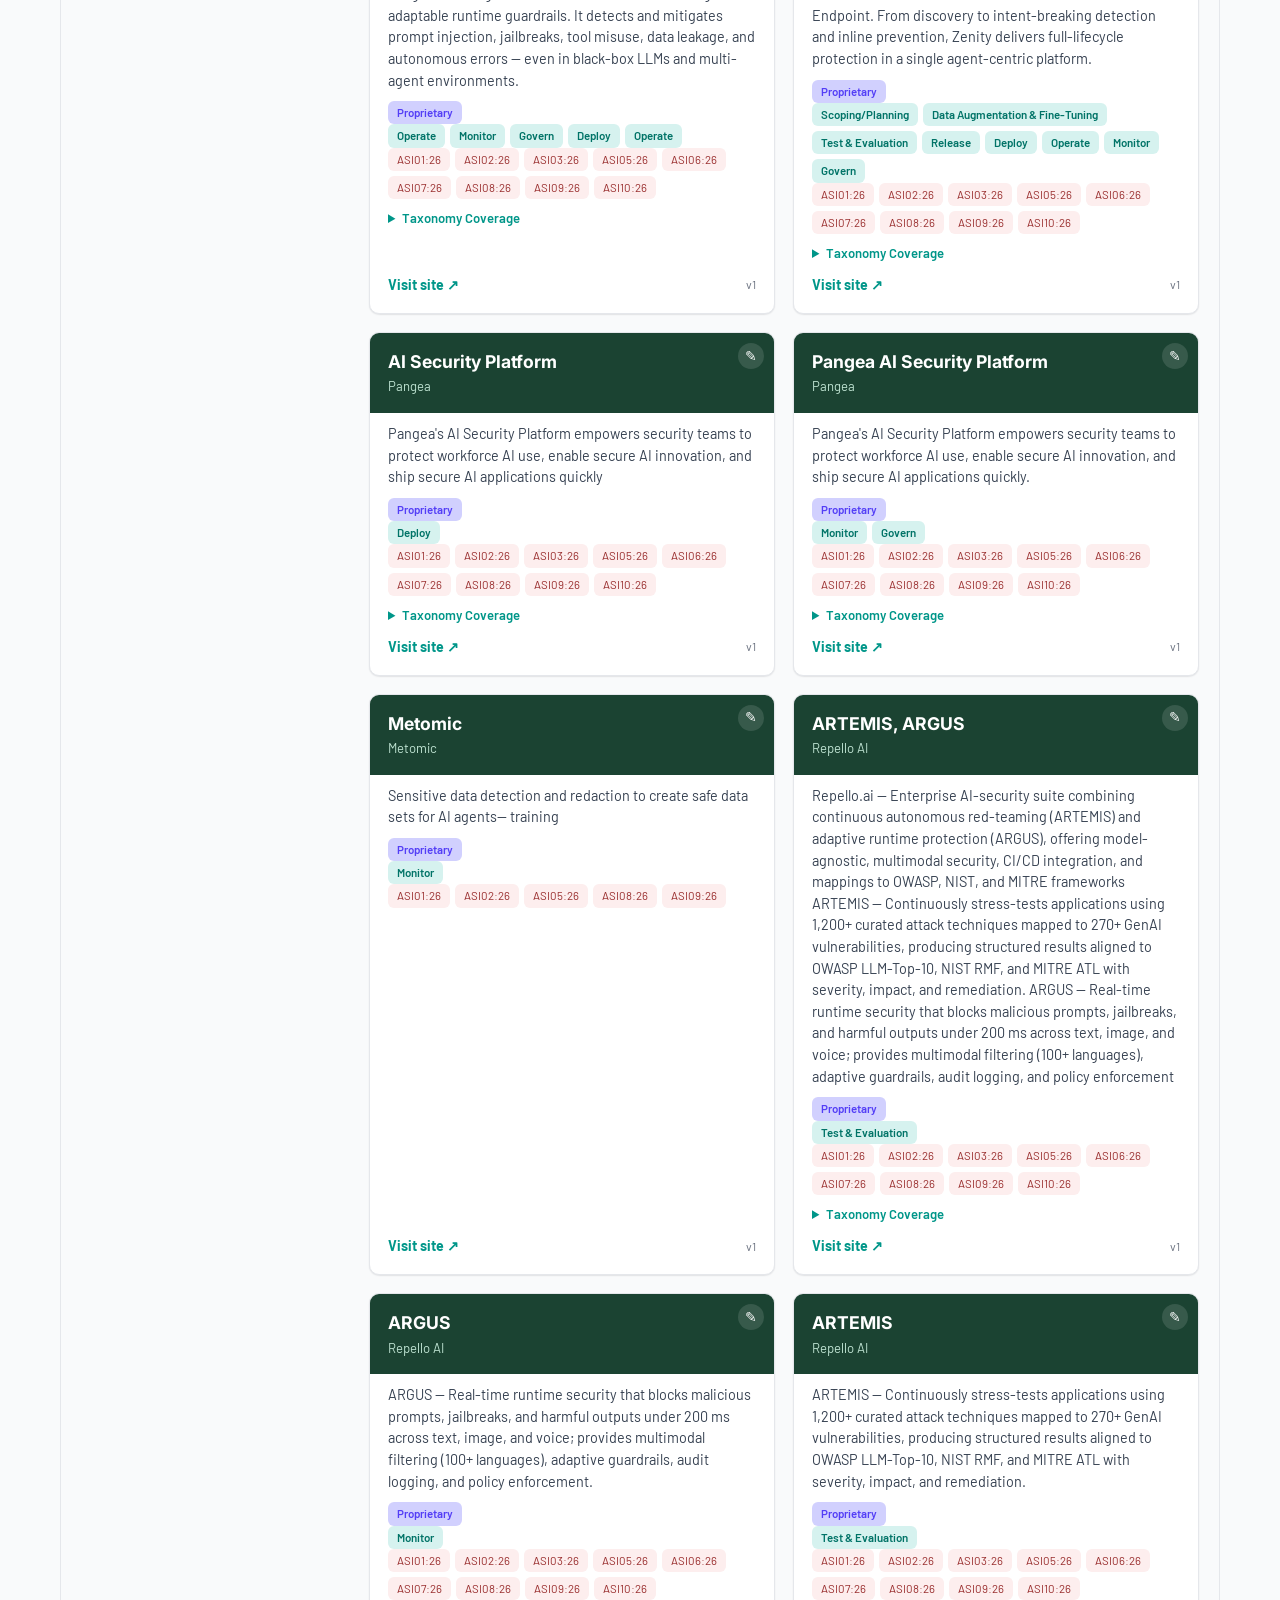
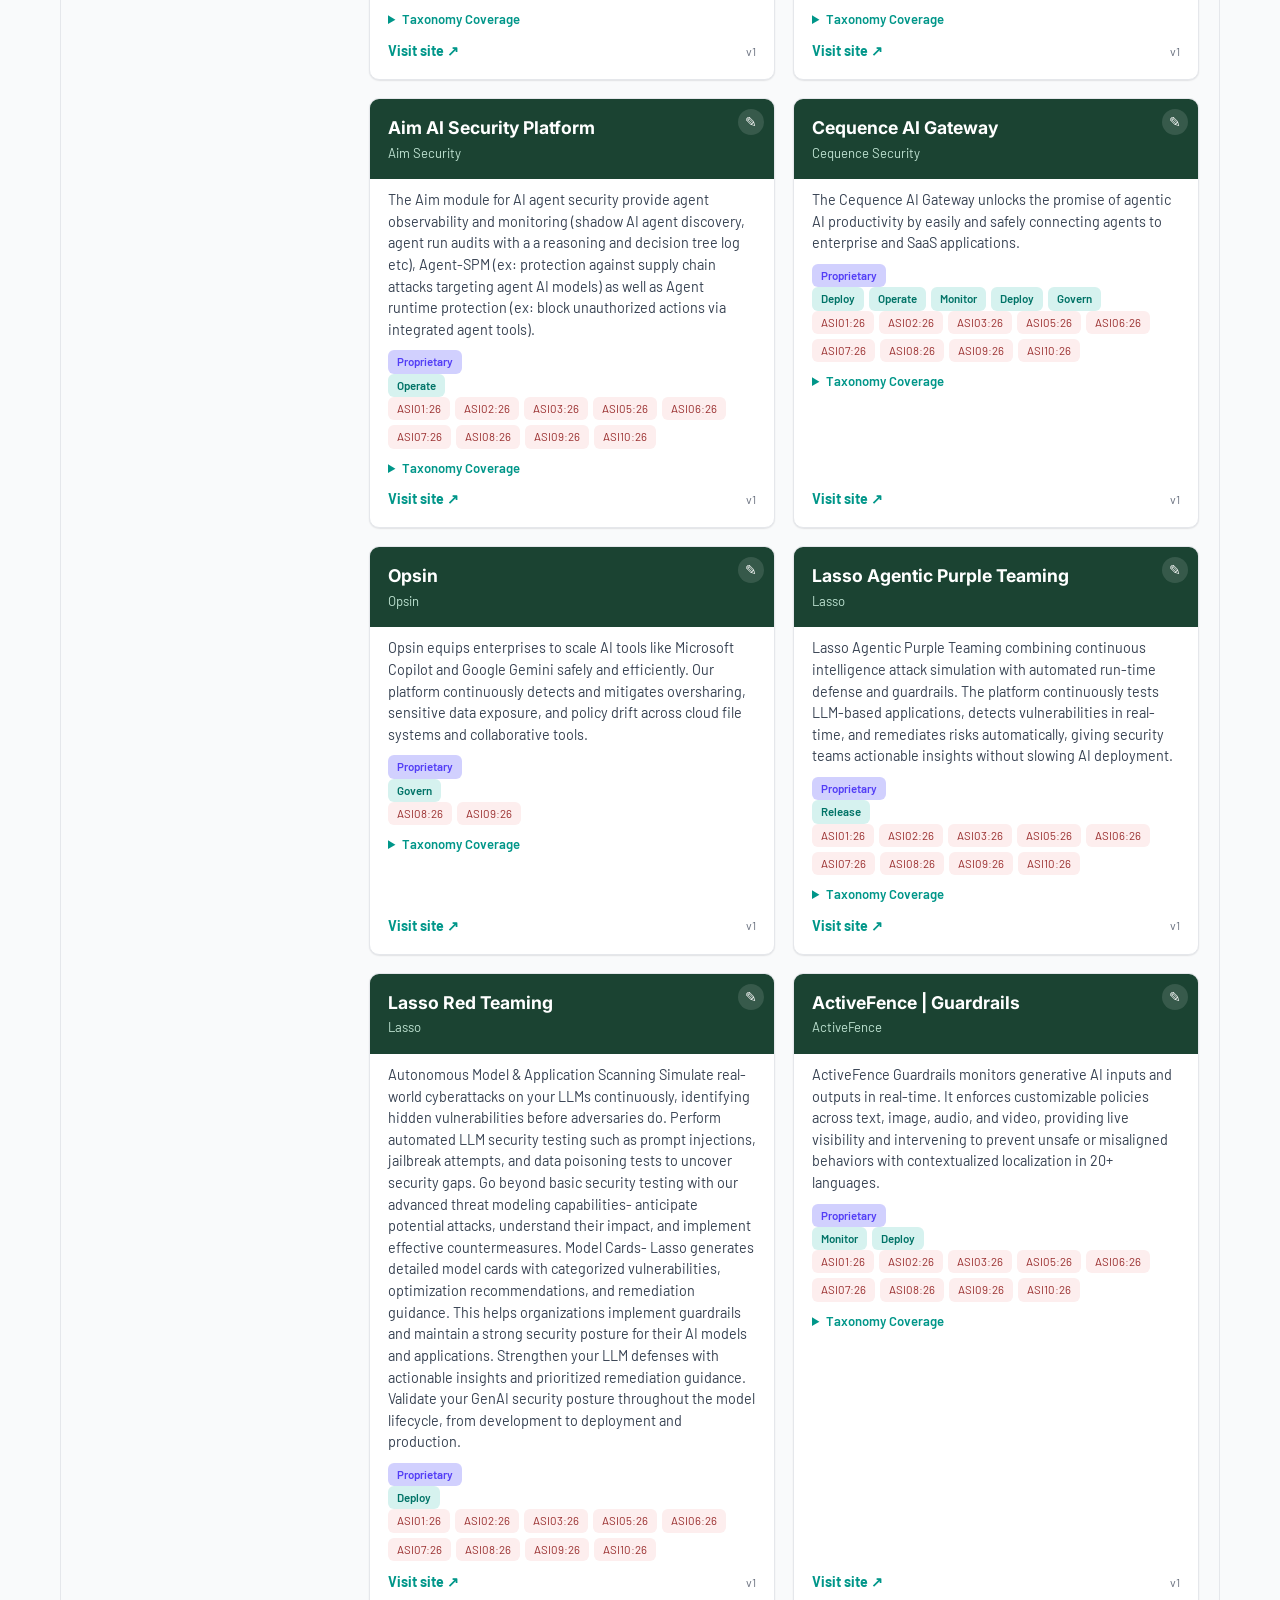
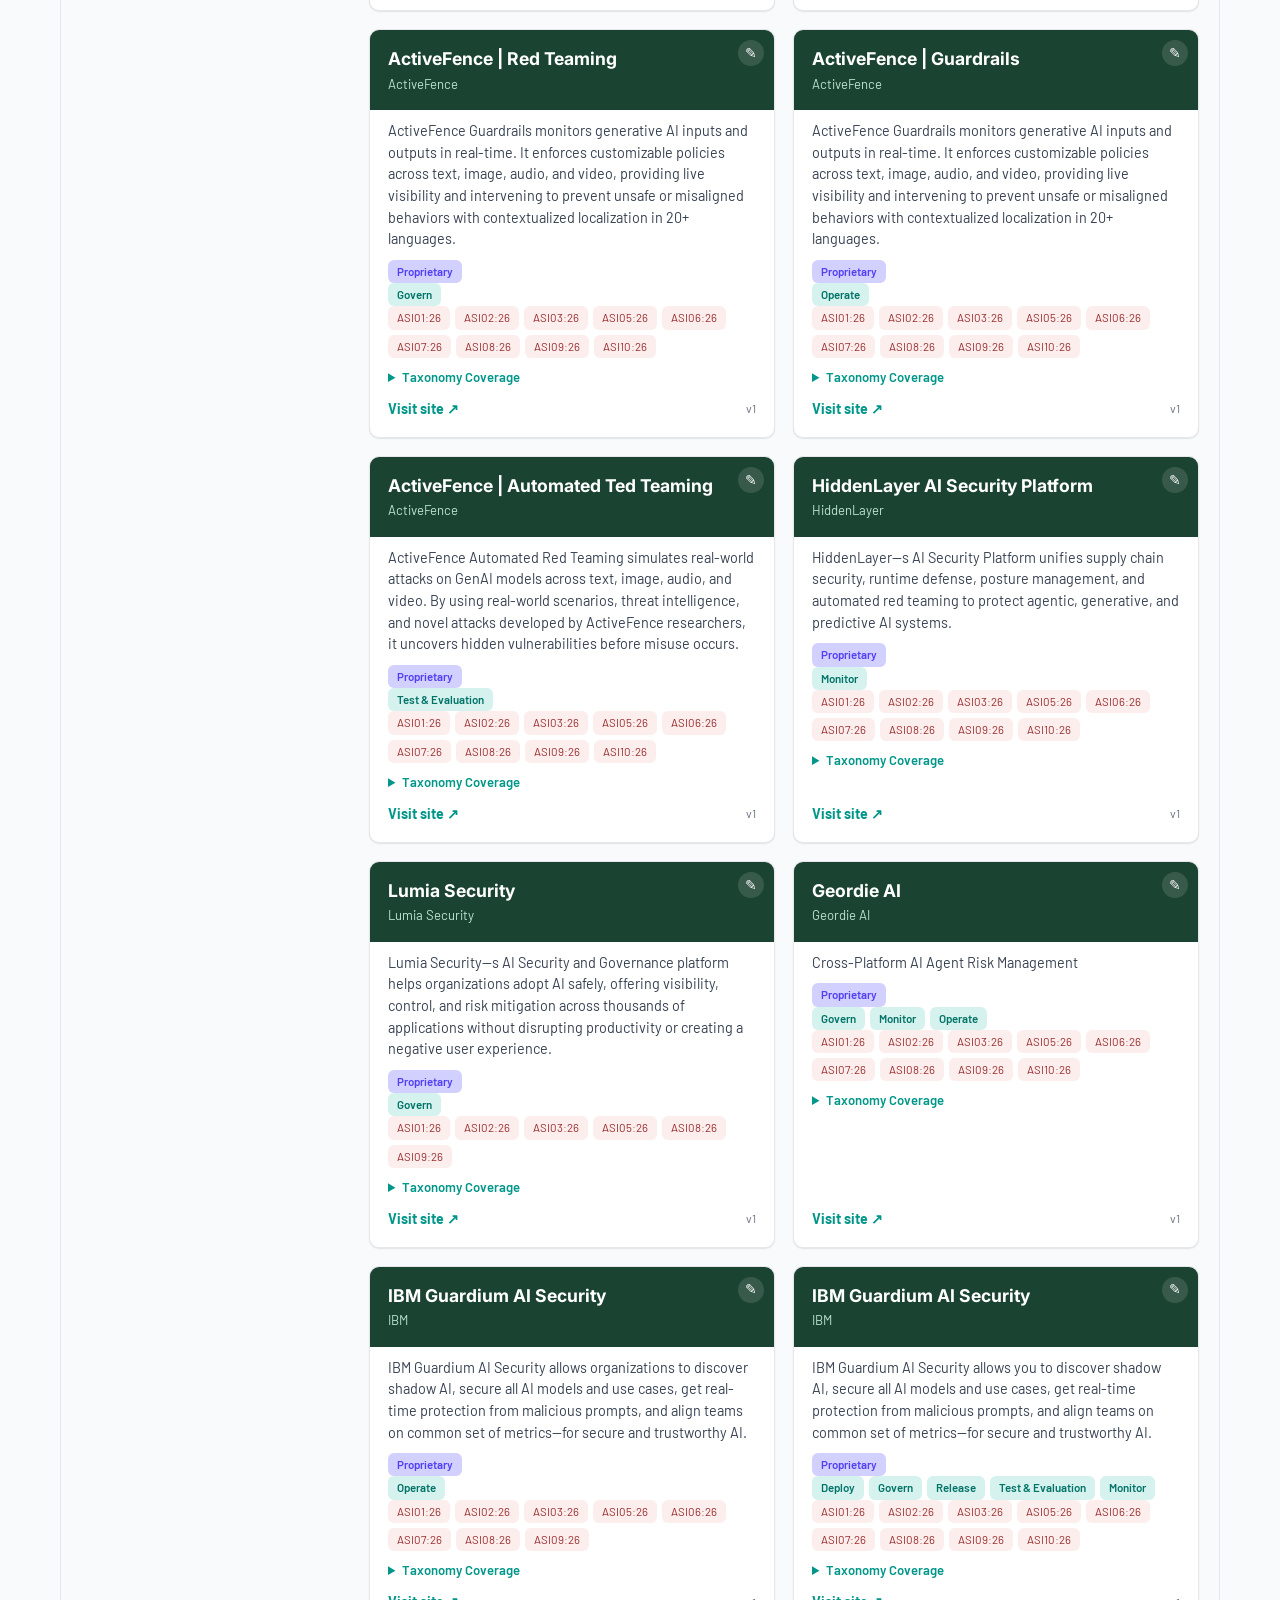
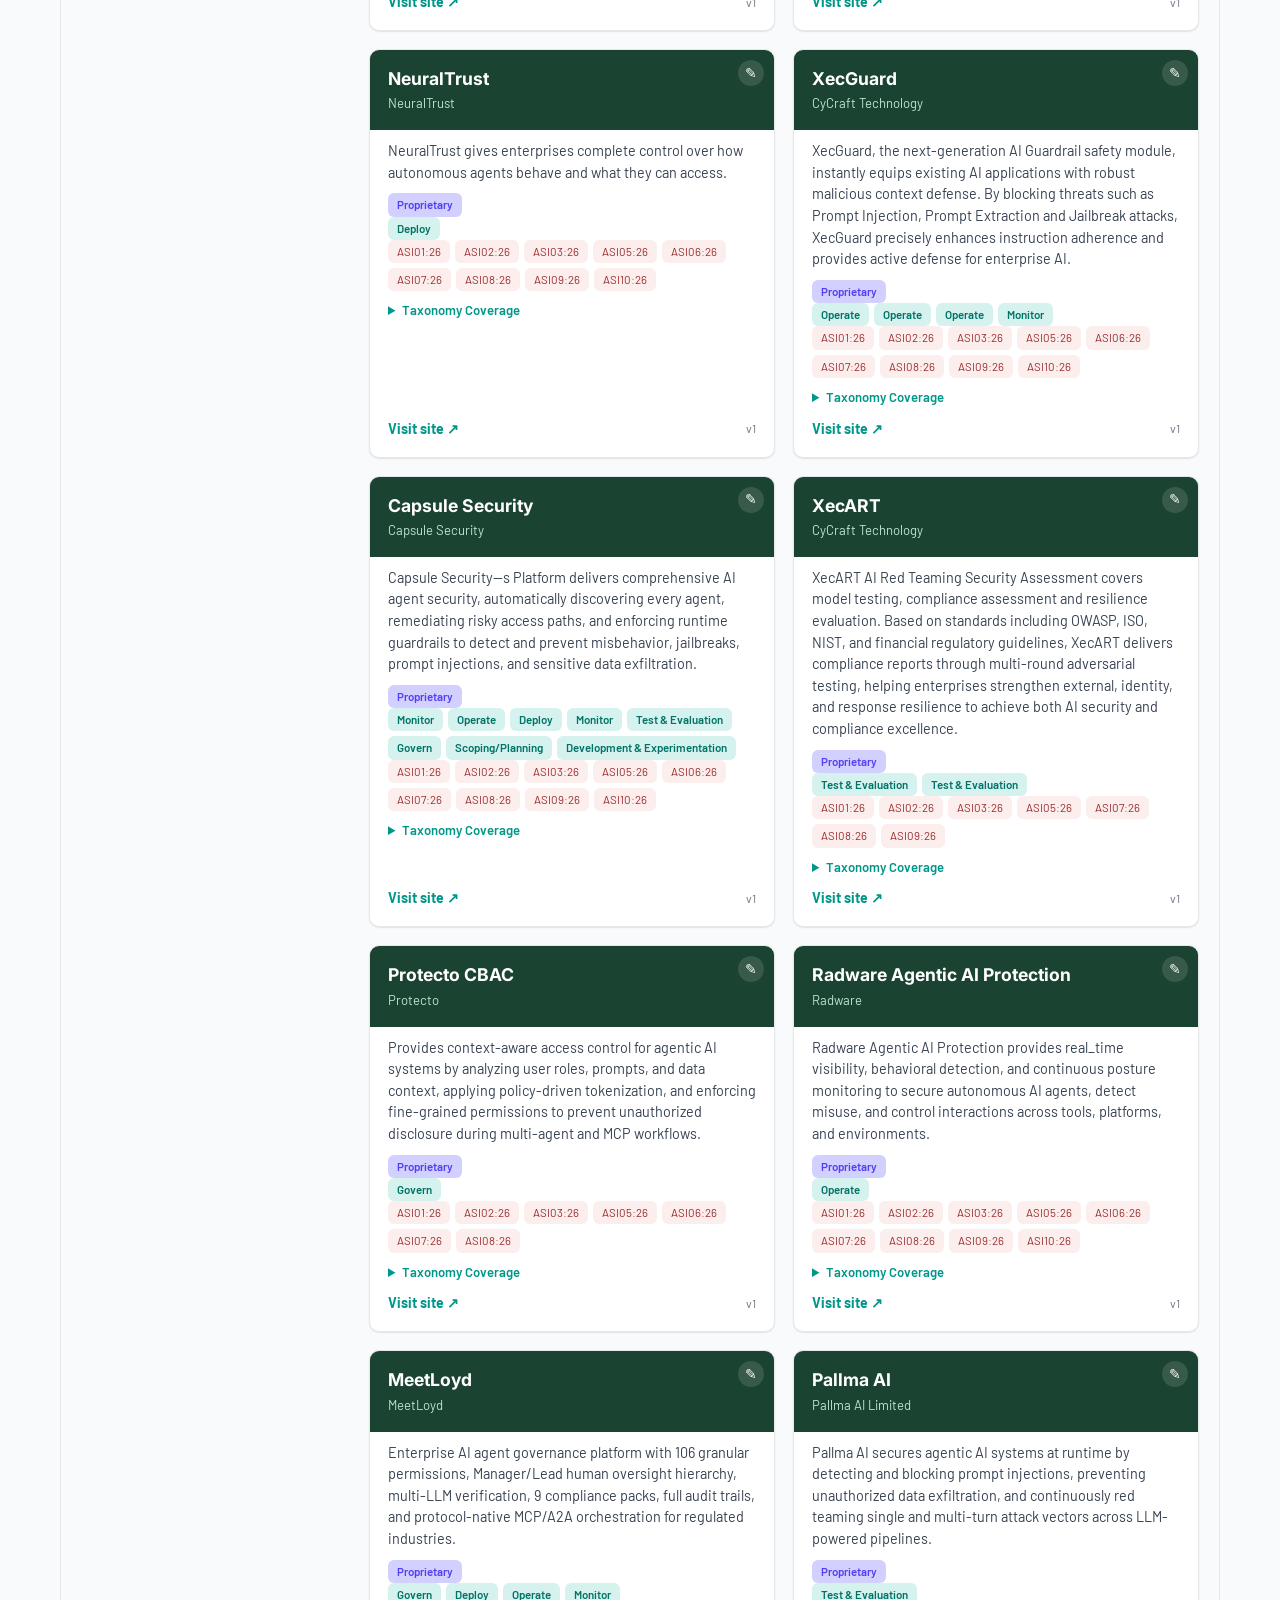
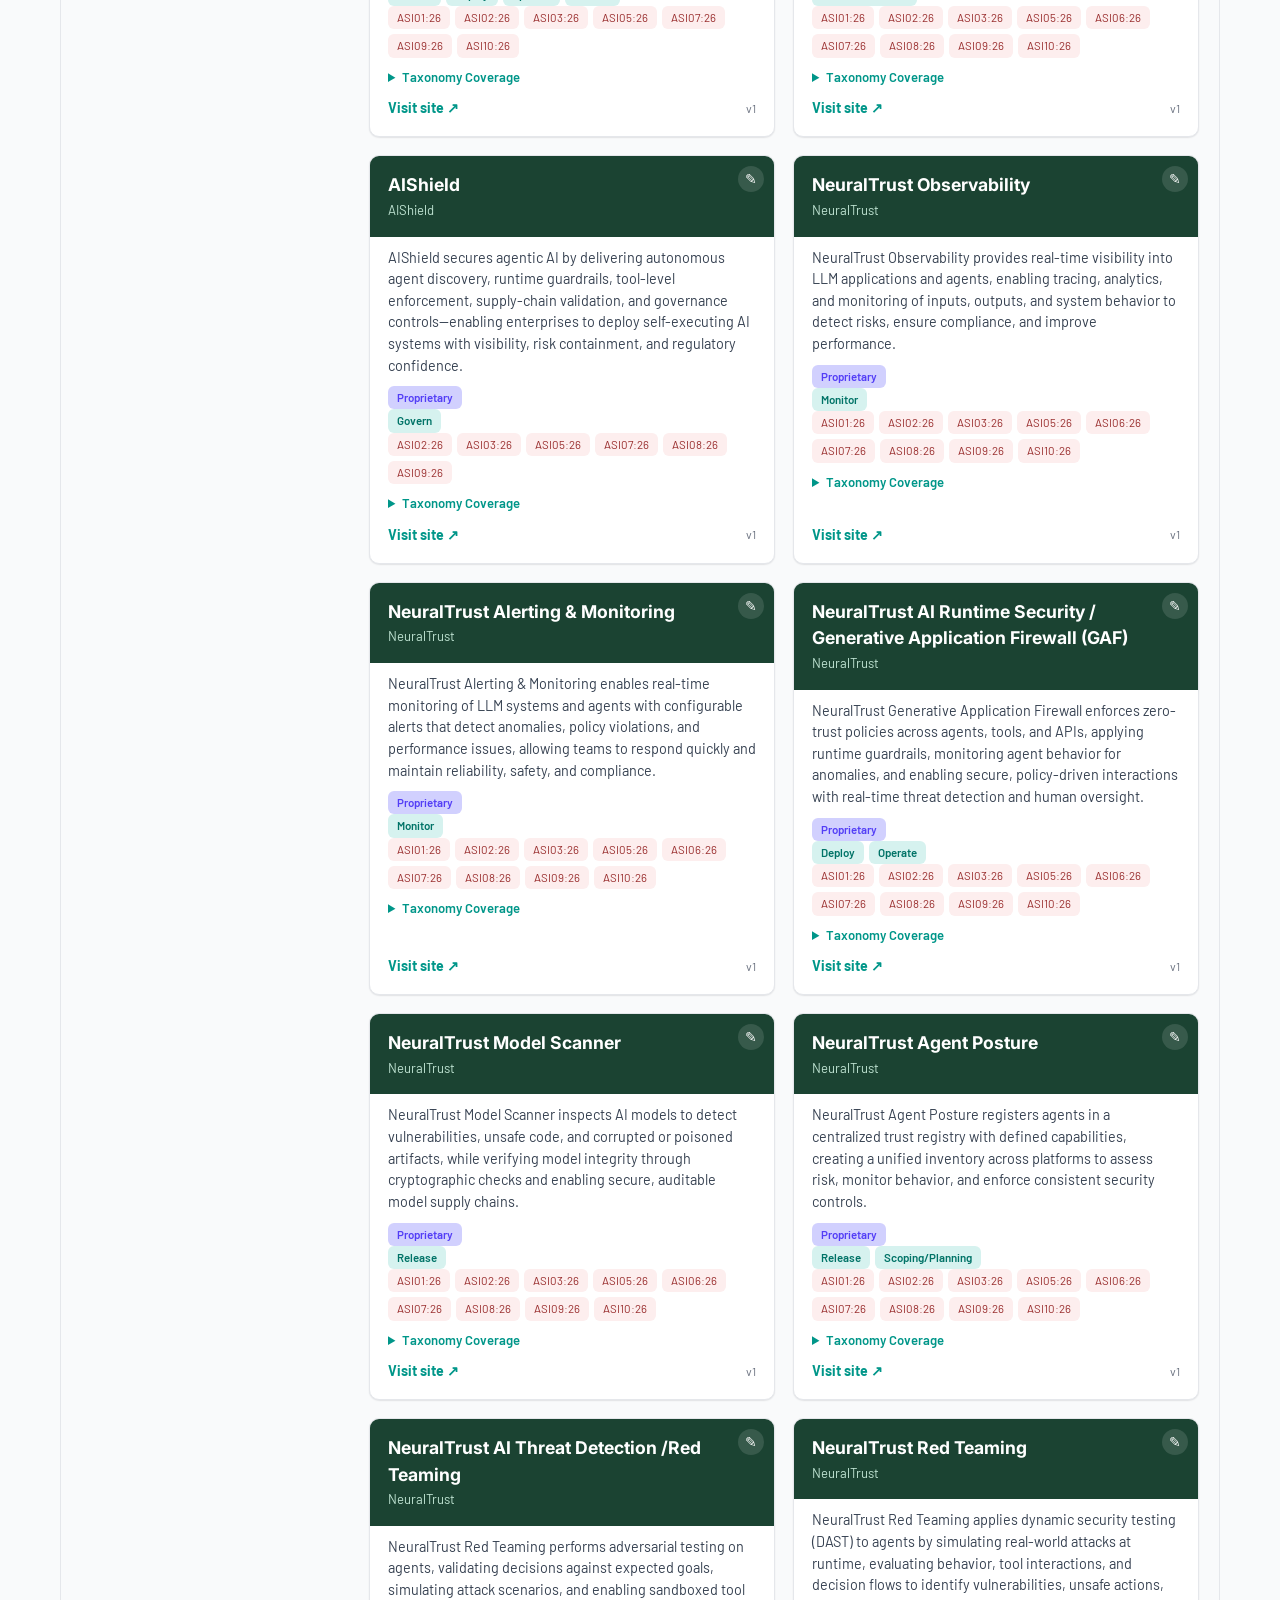
==== commit b1120a14: "Make the umbrella page a single tabbed view over all databases Replaces the landing-page grid of lin" ====
--- a/index.html
+++ b/index.html
@@ -23,29 +23,9 @@
 </header>
 
 <main class="wrap directory-main">
-  <div class="db-grid" id="db-grid">
-    <a class="db-card" href="agentic/index.html">
-      <div class="db-card-head">
-        <h2>Agentic Security Solutions</h2>
-      </div>
-      <div class="db-card-body">
-        <p>Tools and platforms for securing agentic AI systems across the LLMOps and Agentic SDLC
-          lifecycle — red-teaming, runtime guardrails, monitoring, and governance mapped to the
-          Agentic Top 10 (2026).</p>
-        <p class="db-card-count" data-manifest="agentic/data/manifest.json">Loading…</p>
-      </div>
-    </a>
-
-    <a class="db-card" href="redteam/index.html">
-      <div class="db-card-head">
-        <h2>Red Team Solutions</h2>
-      </div>
-      <div class="db-card-body">
-        <p>Tools and platforms for red, blue, and purple teaming generative and agentic AI systems —
-          attack-surface mapping, adversarial testing, and coverage against OWASP risk frameworks.</p>
-        <p class="db-card-count" data-manifest="redteam/data/manifest.json">Loading…</p>
-      </div>
-    </a>
+  <div class="db-tabs" id="db-tabs" role="tablist" aria-label="Solution databases"></div>
+  <div class="db-iframe-wrap">
+    <iframe id="db-iframe" class="db-iframe" title="Database contents"></iframe>
   </div>
 </main>
 
@@ -56,16 +36,79 @@
 </footer>
 
 <script>
-  document.querySelectorAll(".db-card-count").forEach((el) => {
-    fetch(el.dataset.manifest)
-      .then((r) => r.json())
-      .then((list) => {
-        el.textContent = `${list.length} solution${list.length === 1 ? "" : "s"}`;
-      })
-      .catch(() => {
-        el.textContent = "";
-      });
+  // Add a new database to the directory by adding one entry here - no other
+  // changes needed for it to appear as a tab.
+  const DATABASES = [
+    { key: "agentic", label: "Agentic", path: "agentic/index.html" },
+    { key: "redteam", label: "Red Teaming", path: "redteam/index.html" },
+  ];
+
+  const tabsEl = document.getElementById("db-tabs");
+  const iframeEl = document.getElementById("db-iframe");
+  let resizeObserver = null;
+
+  function keyFromHash() {
+    const key = location.hash.replace(/^#/, "");
+    return DATABASES.some((d) => d.key === key) ? key : DATABASES[0].key;
+  }
+
+  function activate(key, { updateHash = true } = {}) {
+    const db = DATABASES.find((d) => d.key === key) || DATABASES[0];
+
+    tabsEl.querySelectorAll(".db-tab").forEach((btn) => {
+      const isActive = btn.dataset.key === db.key;
+      btn.classList.toggle("active", isActive);
+      btn.setAttribute("aria-selected", String(isActive));
+      btn.tabIndex = isActive ? 0 : -1;
+    });
+
+    if (updateHash) history.replaceState(null, "", `#${db.key}`);
+
+    iframeEl.style.height = "600px";
+    iframeEl.src = `${db.path}?embedded=1`;
+  }
+
+  function attachAutoResize() {
+    if (resizeObserver) resizeObserver.disconnect();
+    try {
+      const doc = iframeEl.contentDocument;
+      if (!doc) return;
+      const resize = () => {
+        const h = doc.documentElement.scrollHeight;
+        if (h) iframeEl.style.height = `${h}px`;
+      };
+      resizeObserver = new ResizeObserver(resize);
+      resizeObserver.observe(doc.documentElement);
+      resize();
+    } catch (err) {
+      console.error("Could not observe iframe content size", err);
+    }
+  }
+
+  DATABASES.forEach((db) => {
+    const btn = document.createElement("button");
+    btn.type = "button";
+    btn.className = "db-tab";
+    btn.textContent = db.label;
+    btn.dataset.key = db.key;
+    btn.setAttribute("role", "tab");
+    btn.addEventListener("click", () => activate(db.key));
+    btn.addEventListener("keydown", (e) => {
+      if (e.key !== "ArrowLeft" && e.key !== "ArrowRight") return;
+      const idx = DATABASES.findIndex((d) => d.key === db.key);
+      const next = e.key === "ArrowRight"
+        ? DATABASES[(idx + 1) % DATABASES.length]
+        : DATABASES[(idx - 1 + DATABASES.length) % DATABASES.length];
+      activate(next.key);
+      tabsEl.querySelector(`.db-tab[data-key="${next.key}"]`).focus();
+    });
+    tabsEl.appendChild(btn);
   });
+
+  iframeEl.addEventListener("load", attachAutoResize);
+  window.addEventListener("hashchange", () => activate(keyFromHash()));
+
+  activate(keyFromHash(), { updateHash: false });
 </script>
 </body>
 </html>
--- a/styles.css
+++ b/styles.css
@@ -206,65 +206,65 @@
 }
 
 .directory-main {
-  padding-top: 40px;
-}
-
-.db-grid {
-  display: grid;
-  grid-template-columns: repeat(auto-fit, minmax(320px, 1fr));
-  gap: 22px;
-}
-
-.db-card {
-  display: flex;
-  flex-direction: column;
-  background: var(--bg-card);
+  padding-top: 28px;
+}
+
+.db-tabs {
+  display: flex;
+  gap: 6px;
+  border-bottom: 1px solid var(--border);
+  margin-bottom: 20px;
+}
+
+.db-tab {
+  appearance: none;
+  border: none;
+  background: transparent;
+  font-family: var(--font-heading);
+  font-weight: 600;
+  font-size: 0.95rem;
+  color: var(--text-muted);
+  padding: 10px 18px;
+  cursor: pointer;
+  border-bottom: 2px solid transparent;
+  margin-bottom: -1px;
+}
+
+.db-tab:hover {
+  color: var(--text-strong);
+}
+
+.db-tab.active {
+  color: var(--accent-teal);
+  border-bottom-color: var(--accent-teal);
+}
+
+.db-iframe-wrap {
   border: 1px solid var(--border);
   border-radius: var(--radius);
   overflow: hidden;
-  box-shadow: var(--shadow);
-  text-decoration: none;
-  color: var(--text);
-  transition: transform 0.12s ease, box-shadow 0.12s ease;
-}
-
-.db-card:hover {
-  transform: translateY(-2px);
-  box-shadow: 0 4px 14px rgba(20, 24, 33, 0.12);
-}
-
-.db-card-head {
-  background: var(--card-head-bg);
-  color: var(--card-head-text);
-  padding: 20px 22px;
-}
-
-.db-card-head h2 {
-  margin: 0;
-  font-family: var(--font-heading);
-  font-weight: 700;
-  font-size: 1.25rem;
-  color: var(--card-head-text);
-}
-
-.db-card-body {
-  padding: 18px 22px 22px;
-  display: flex;
-  flex-direction: column;
-  gap: 10px;
-  flex: 1;
-}
-
-.db-card-body p {
-  margin: 0;
-  font-size: 0.92rem;
-}
-
-.db-card-count {
-  margin-top: auto;
-  font-size: 0.8rem;
-  color: var(--text-muted);
-  font-weight: 600;
+  background: var(--bg-page-alt);
+}
+
+.db-iframe {
+  display: block;
+  width: 100%;
+  border: none;
+  min-height: 600px;
+}
+
+/* Applied to <html> inside a database page when loaded in the umbrella
+   page's iframe (?embedded=1), so its own chrome doesn't duplicate the
+   umbrella page's banner and the active tab's label. */
+html.embedded .concept-banner,
+html.embedded .breadcrumb,
+html.embedded .site-header h1 {
+  display: none;
+}
+
+html.embedded .site-header {
+  padding-top: 14px;
+  padding-bottom: 14px;
 }
 
 .layout {
